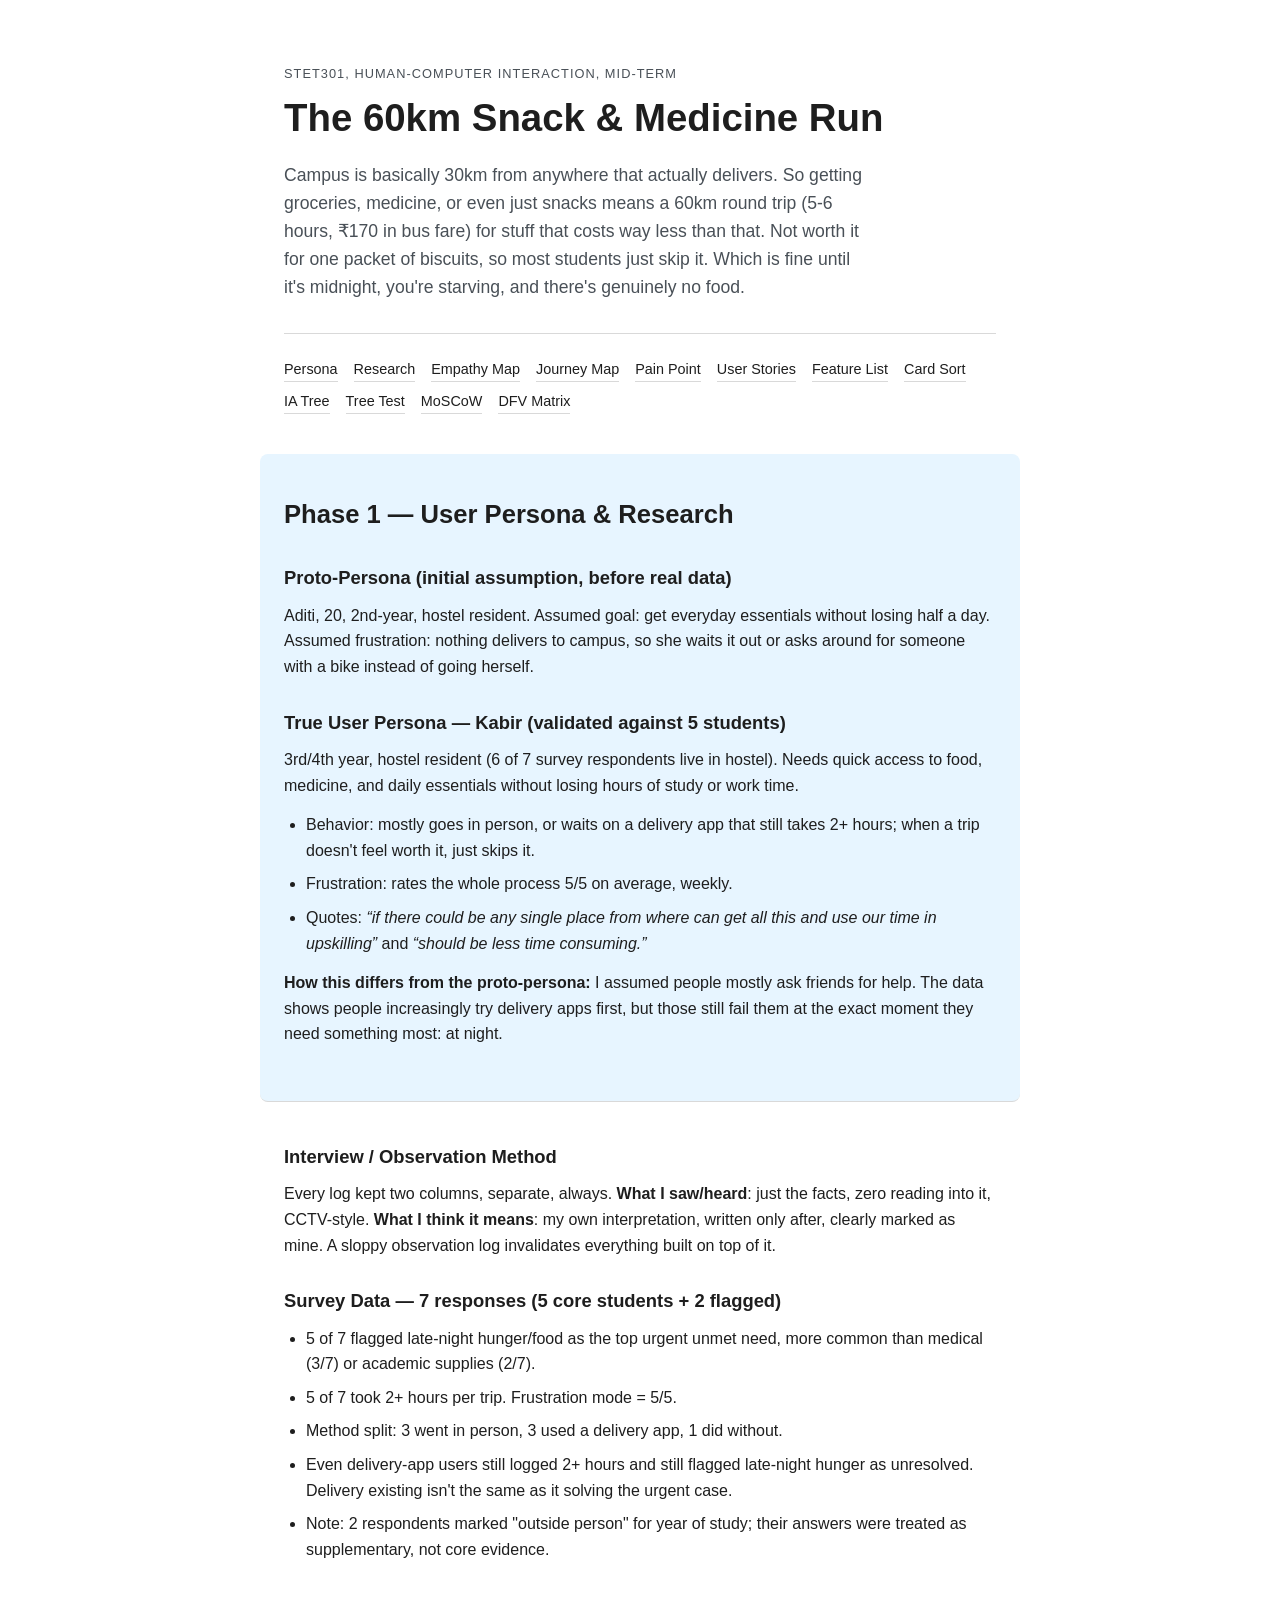
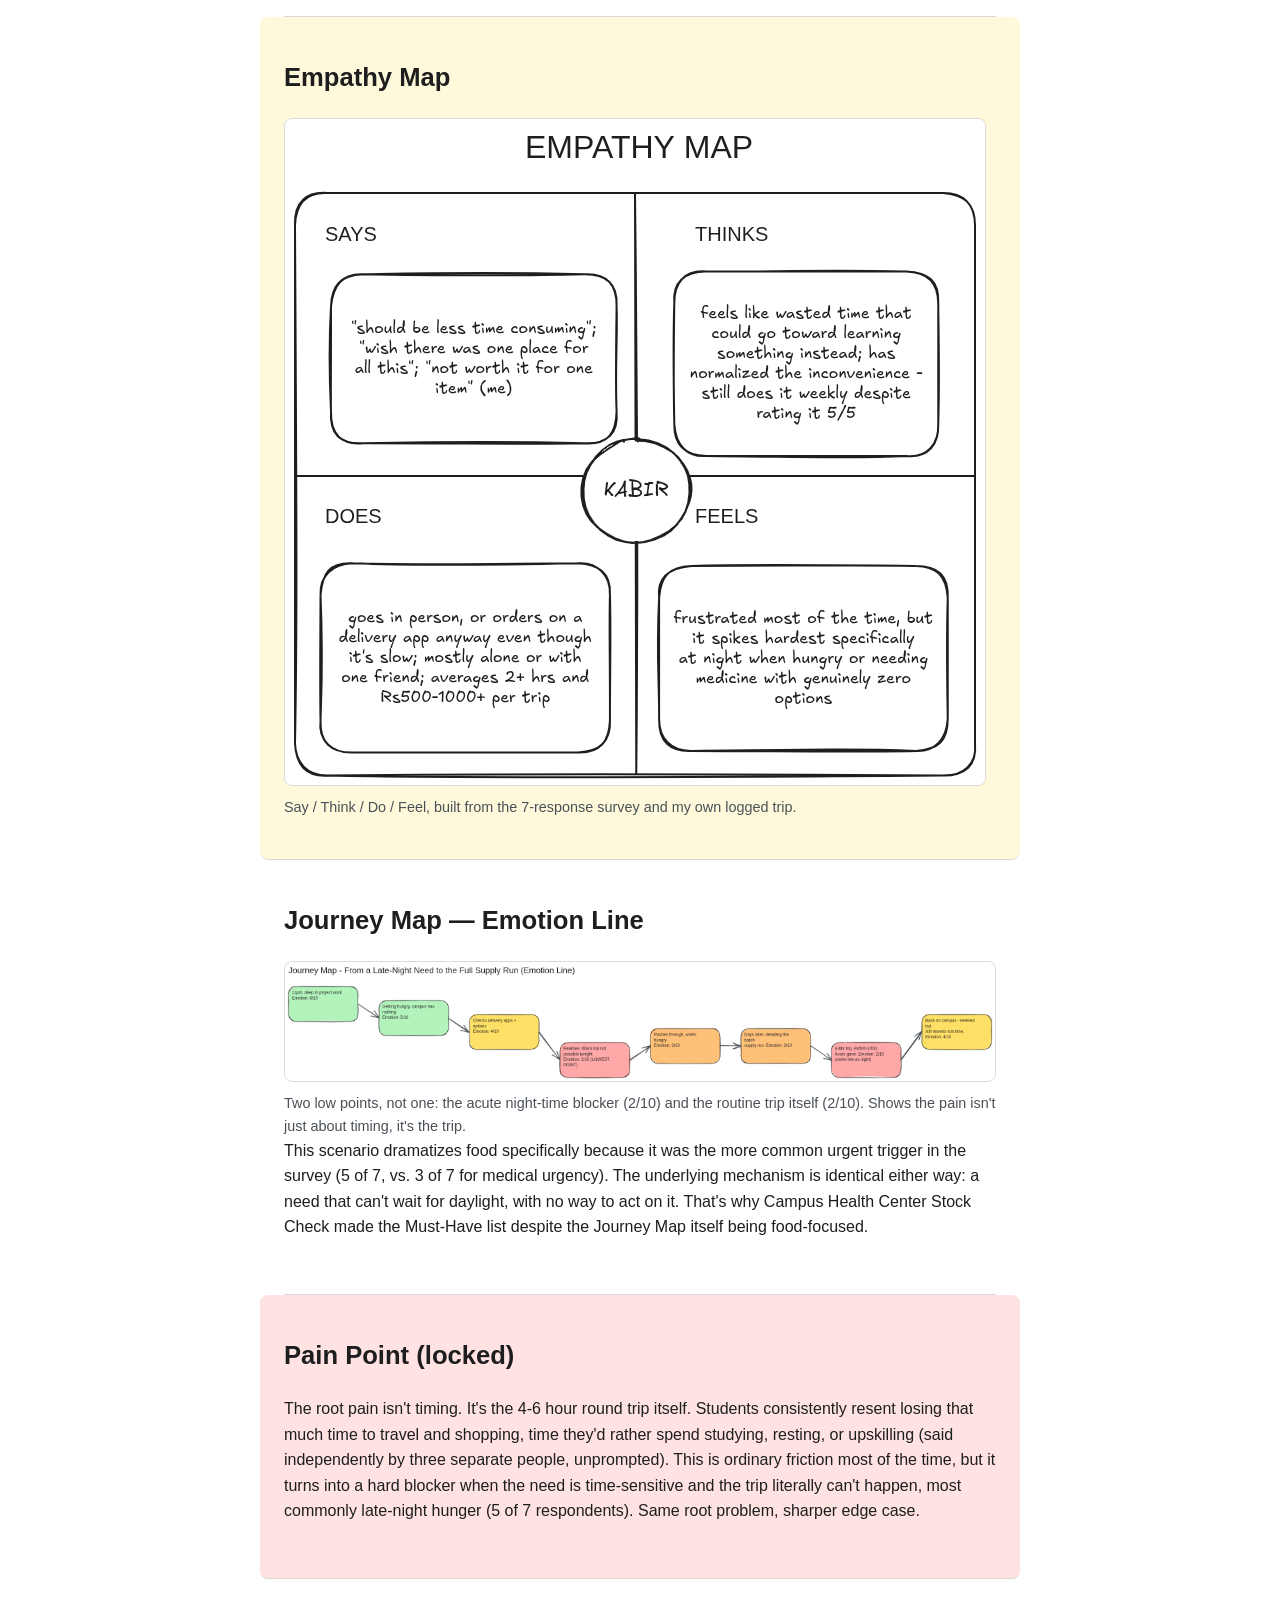
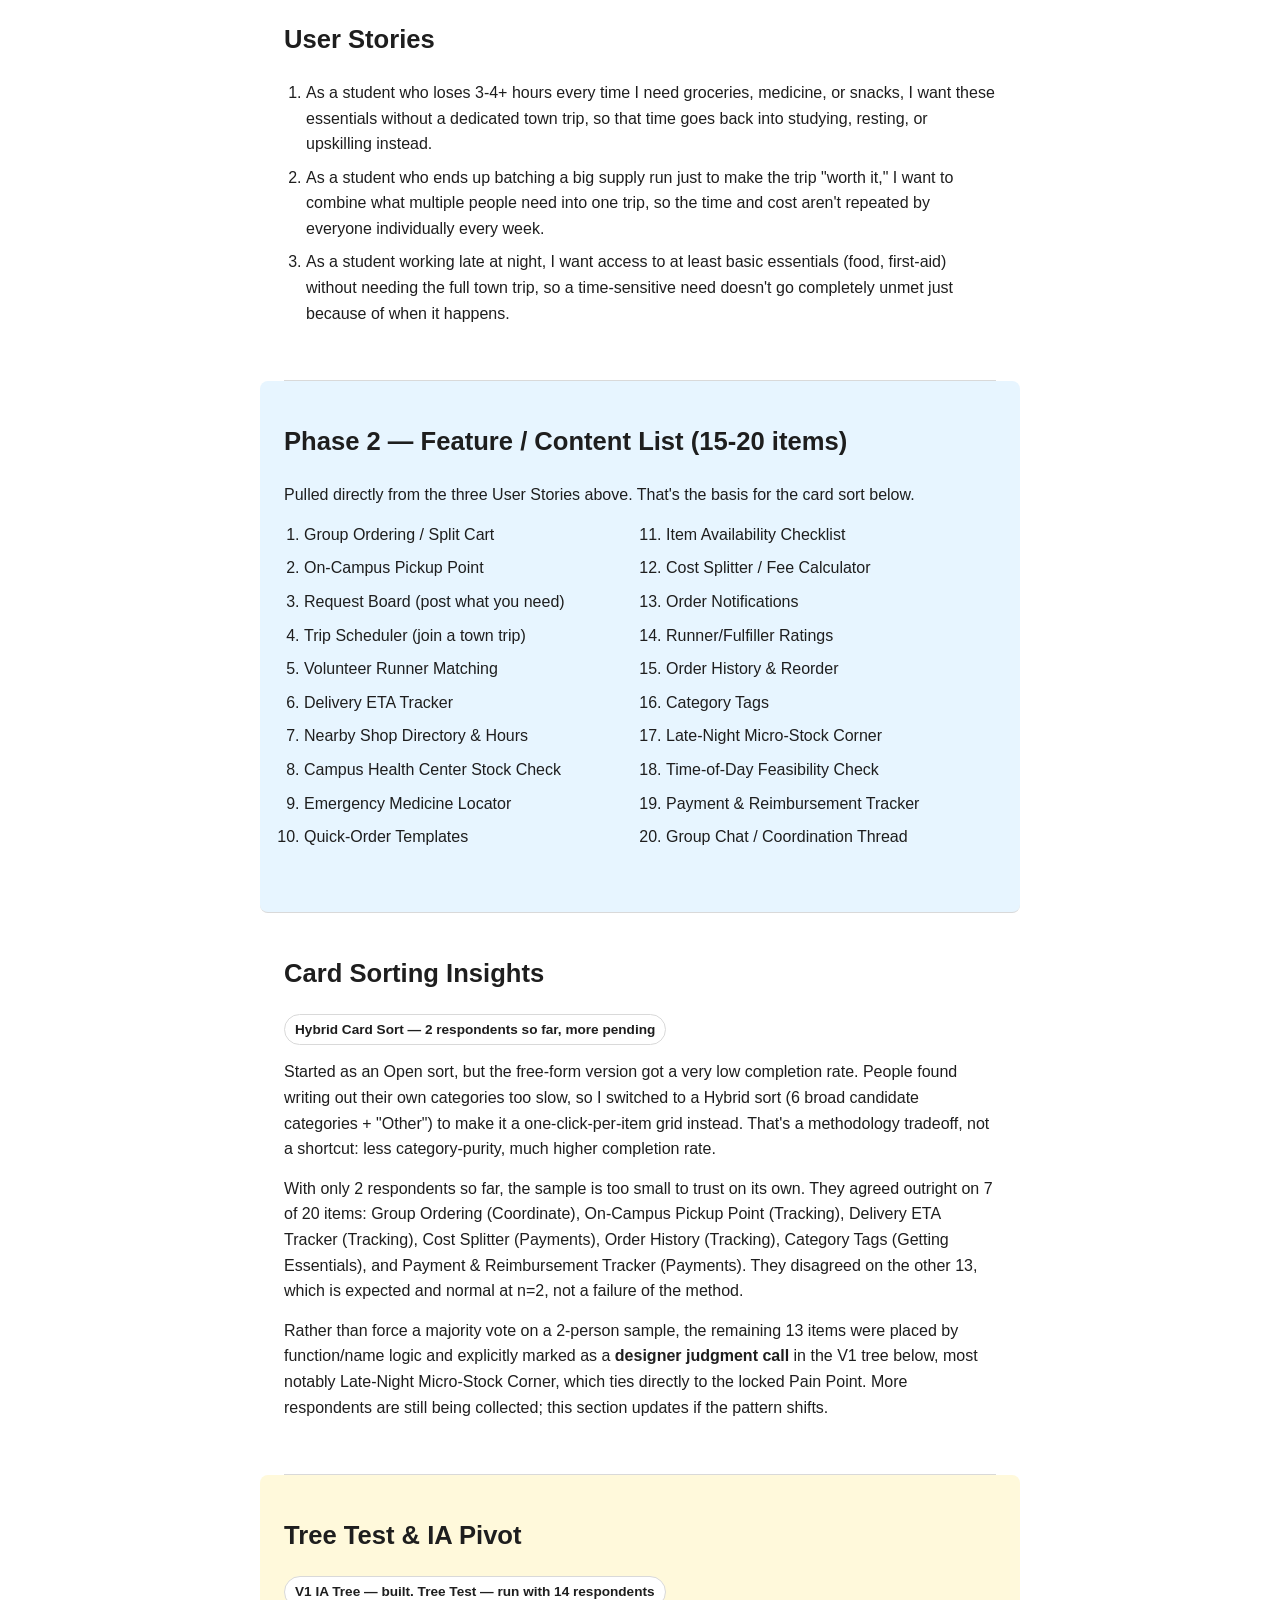
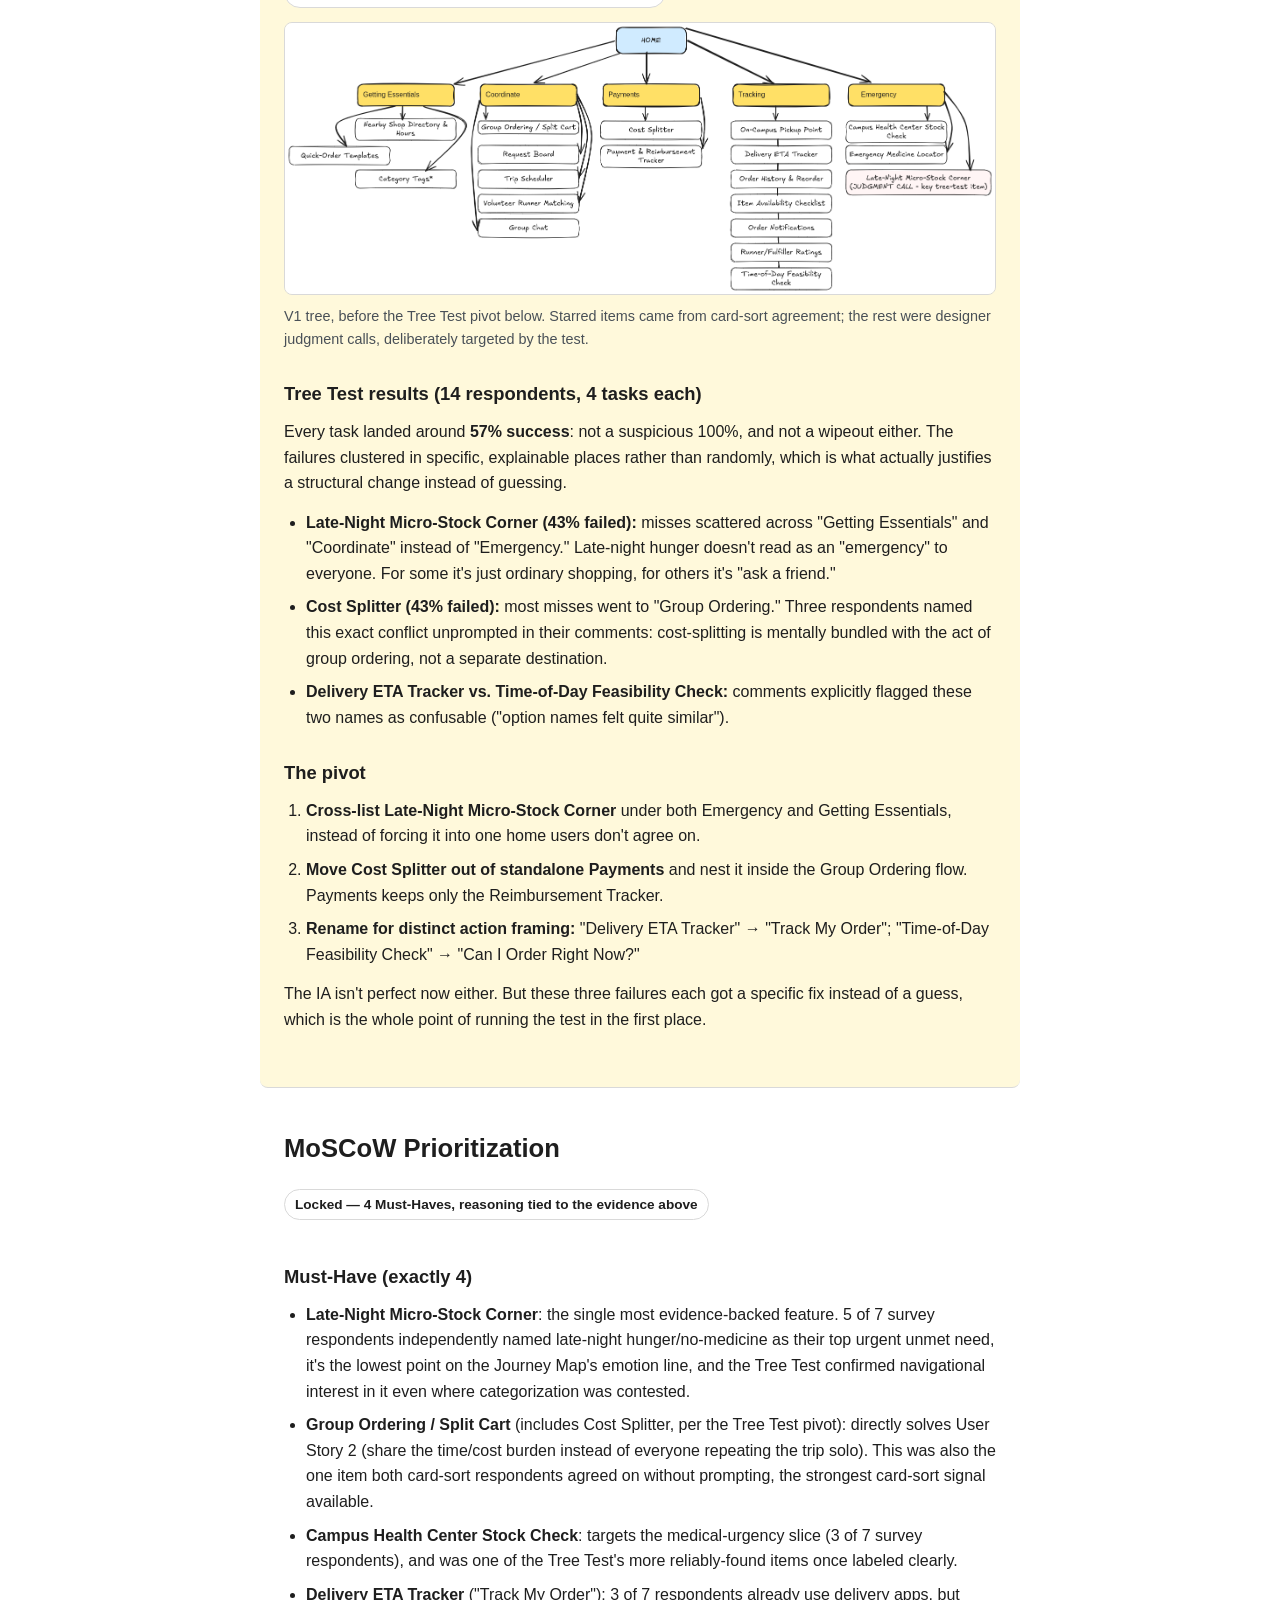
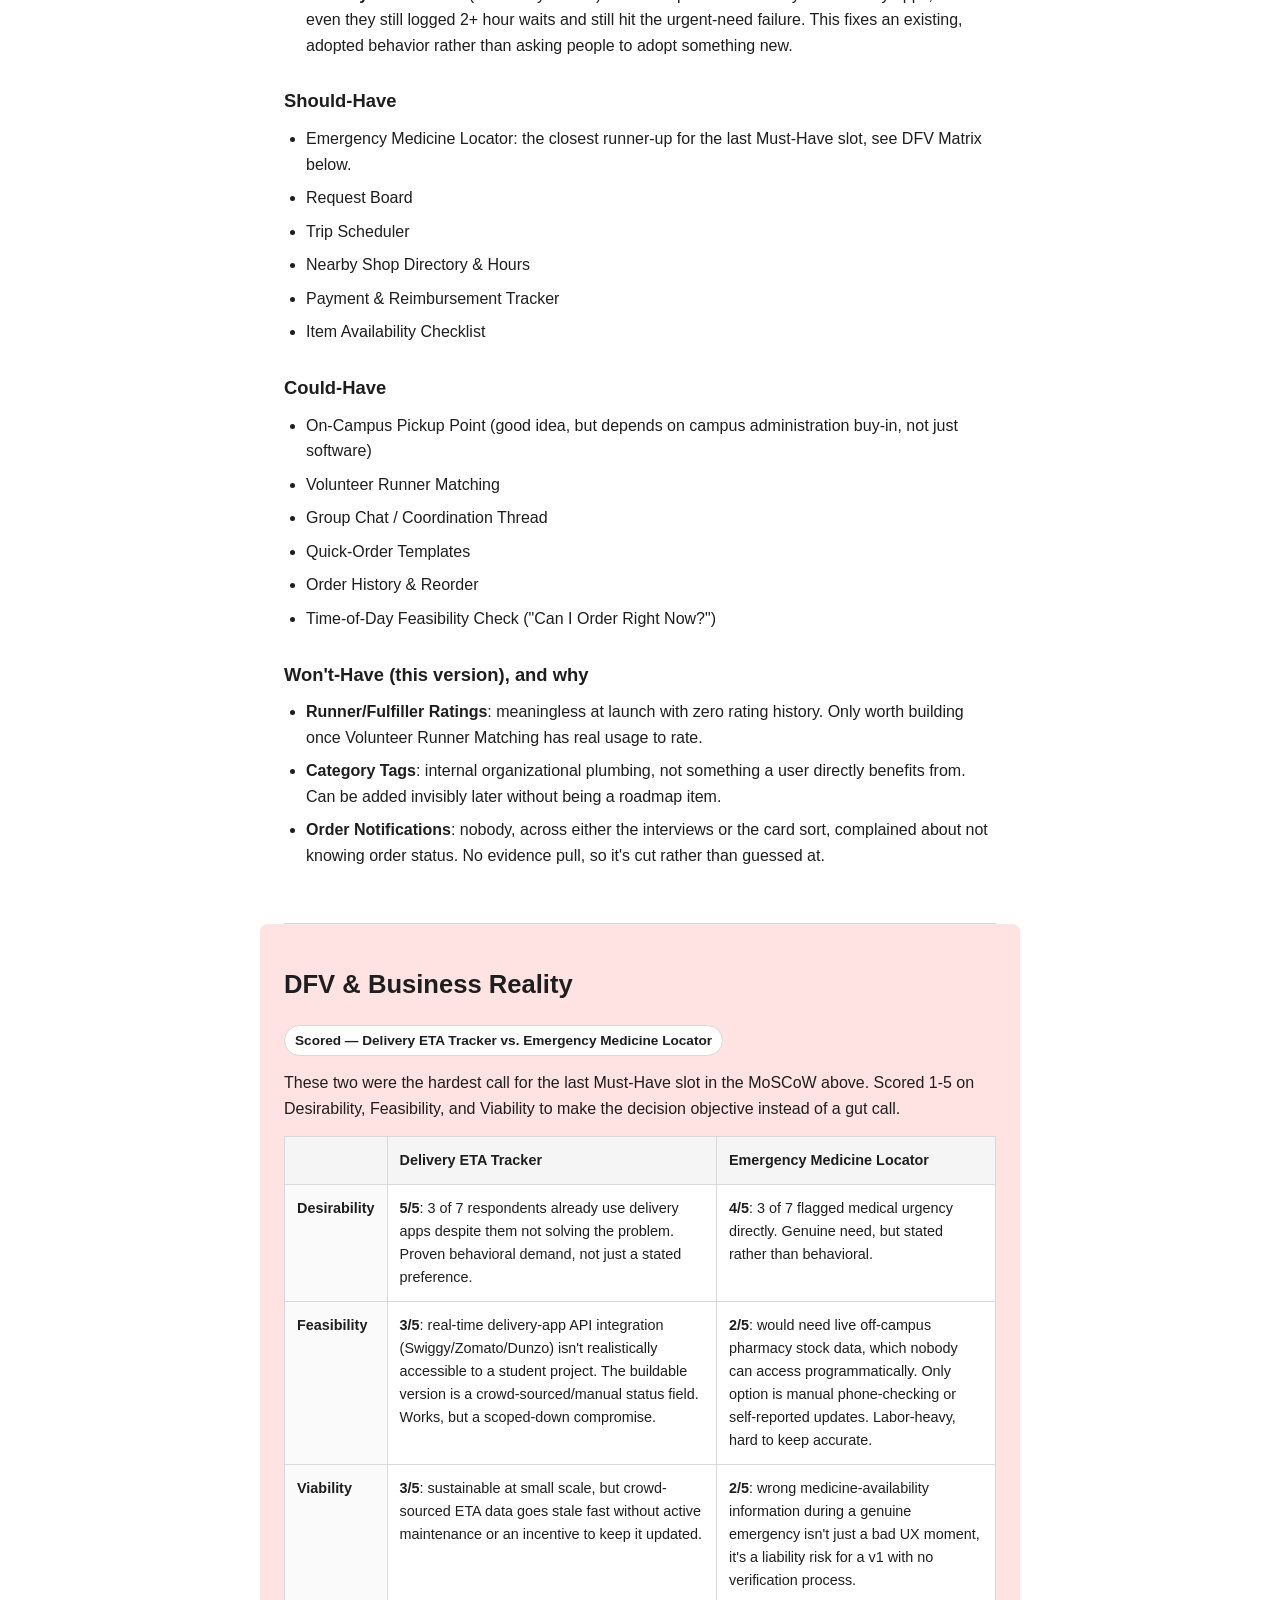
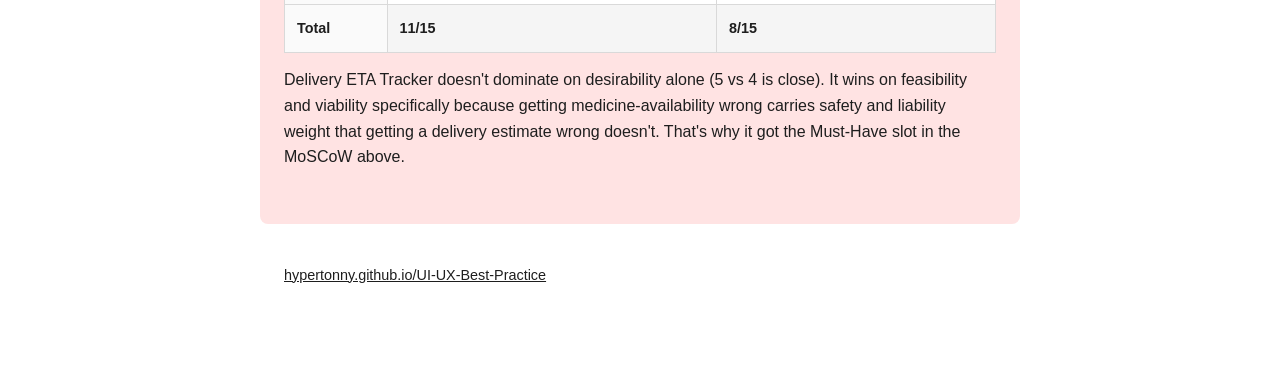
==== index.html @ 3beb2497 "STET301 HCI mid-term: campus delivery gap research project" ====
<!DOCTYPE html>
<html lang="en">
<head>
  <meta charset="UTF-8" />
  <meta name="viewport" content="width=device-width, initial-scale=1.0" />
  <title>The 60km Snack &amp; Medicine Run (HCI Mid-Term Project)</title>
  <link rel="stylesheet" href="style.css" />
</head>
<body>

  <header class="hero">
    <p class="eyebrow">STET301, Human-Computer Interaction, Mid-Term</p>
    <h1>The 60km Snack &amp; Medicine Run</h1>
    <p class="lede">
      Campus is basically 30km from anywhere that actually delivers. So getting groceries, medicine, or even
      just snacks means a 60km round trip (5-6 hours, ₹170 in bus fare) for stuff that costs way less
      than that. Not worth it for one packet of biscuits, so most students just skip it. Which is fine until
      it's midnight, you're starving, and there's genuinely no food.
    </p>
    <nav class="toc" aria-label="Table of contents">
      <a href="#persona">Persona</a>
      <a href="#research">Research</a>
      <a href="#empathy-map">Empathy Map</a>
      <a href="#journey-map">Journey Map</a>
      <a href="#pain-point">Pain Point</a>
      <a href="#user-stories">User Stories</a>
      <a href="#features">Feature List</a>
      <a href="#card-sort">Card Sort</a>
      <a href="#ia-tree">IA Tree</a>
      <a href="#tree-test">Tree Test</a>
      <a href="#moscow">MoSCoW</a>
      <a href="#dfv">DFV Matrix</a>
    </nav>
  </header>

  <main>

    <section id="persona" class="block tint-blue">
      <h2>Phase 1 — User Persona &amp; Research</h2>

      <h3>Proto-Persona (initial assumption, before real data)</h3>
      <p>
        Aditi, 20, 2nd-year, hostel resident. Assumed goal: get everyday essentials without losing half a day.
        Assumed frustration: nothing delivers to campus, so she waits it out or asks around for someone with a
        bike instead of going herself.
      </p>

      <h3>True User Persona — Kabir (validated against 5 students)</h3>
      <p>
        3rd/4th year, hostel resident (6 of 7 survey respondents live in hostel). Needs quick access to
        food, medicine, and daily essentials without losing hours of study or work time.
      </p>
      <ul>
        <li>Behavior: mostly goes in person, or waits on a delivery app that still takes 2+ hours; when a trip
          doesn't feel worth it, just skips it.</li>
        <li>Frustration: rates the whole process 5/5 on average, weekly.</li>
        <li>Quotes: <q>if there could be any single place from where can get all this and use our time in
          upskilling</q> and <q>should be less time consuming.</q></li>
      </ul>
      <p>
        <strong>How this differs from the proto-persona:</strong> I assumed people mostly ask friends for help.
        The data shows people increasingly try delivery apps first, but those still fail them at the exact
        moment they need something most: at night.
      </p>
    </section>

    <section id="research" class="block">
      <h3>Interview / Observation Method</h3>
      <p>
        Every log kept two columns, separate, always. <strong>What I saw/heard</strong>: just the facts, zero
        reading into it, CCTV-style. <strong>What I think it means</strong>: my own interpretation, written
        only after, clearly marked as mine. A sloppy observation log invalidates everything built on top of it.
      </p>

      <h3>Survey Data — 7 responses (5 core students + 2 flagged)</h3>
      <ul>
        <li>5 of 7 flagged late-night hunger/food as the top urgent unmet need, more common than medical
          (3/7) or academic supplies (2/7).</li>
        <li>5 of 7 took 2+ hours per trip. Frustration mode = 5/5.</li>
        <li>Method split: 3 went in person, 3 used a delivery app, 1 did without.</li>
        <li>Even delivery-app users still logged 2+ hours and still flagged late-night hunger as unresolved.
          Delivery existing isn't the same as it solving the urgent case.</li>
        <li>Note: 2 respondents marked "outside person" for year of study; their answers were treated as
          supplementary, not core evidence.</li>
      </ul>
    </section>

    <section id="empathy-map" class="block tint-yellow">
      <h2>Empathy Map</h2>
      <figure>
        <img src="images/empathy-map.png"
             alt="Empathy map for Kabir, a hostel student: Says quadrant includes wanting one place to get everything and reclaim time; Thinks quadrant shows normalized frustration with the process; Does quadrant shows going in person or via slow delivery apps; Feels quadrant shows frustration spiking hardest at night." />
        <figcaption>Say / Think / Do / Feel, built from the 7-response survey and my own logged trip.</figcaption>
      </figure>
    </section>

    <section id="journey-map" class="block">
      <h2>Journey Map — Emotion Line</h2>
      <figure>
        <img src="images/journey-map.png"
             alt="Journey map from a late-night hunger trigger through the full supply run: emotion starts at 6/10 while working, dips to 2/10 on realizing a 60km trip isn't possible at night, and dips again to 2/10 during the actual 4-6 hour trip days later, before recovering slightly to 4/10 back on campus." />
        <figcaption>
          Two low points, not one: the acute night-time blocker (2/10) and the routine trip itself (2/10).
          Shows the pain isn't just about timing, it's the trip.
        </figcaption>
      </figure>
      <p>
        This scenario dramatizes food specifically because it was the more common urgent trigger in the survey
        (5 of 7, vs. 3 of 7 for medical urgency). The underlying mechanism is identical either way: a need
        that can't wait for daylight, with no way to act on it. That's why Campus Health Center Stock Check made
        the Must-Have list despite the Journey Map itself being food-focused.
      </p>
    </section>

    <section id="pain-point" class="block tint-red">
      <h2>Pain Point (locked)</h2>
      <p>
        The root pain isn't timing. It's the 4-6 hour round trip itself. Students consistently resent losing
        that much time to travel and shopping, time they'd rather spend studying, resting, or upskilling (said
        independently by three separate people, unprompted). This is ordinary friction most of the time,
        but it turns into a hard blocker when the need is time-sensitive and the trip literally can't happen,
        most commonly late-night hunger (5 of 7 respondents). Same root problem, sharper edge case.
      </p>
    </section>

    <section id="user-stories" class="block">
      <h2>User Stories</h2>
      <ol>
        <li>As a student who loses 3-4+ hours every time I need groceries, medicine, or snacks, I want these
          essentials without a dedicated town trip, so that time goes back into studying, resting, or
          upskilling instead.</li>
        <li>As a student who ends up batching a big supply run just to make the trip "worth it," I want to
          combine what multiple people need into one trip, so the time and cost aren't repeated by everyone
          individually every week.</li>
        <li>As a student working late at night, I want access to at least basic essentials (food, first-aid)
          without needing the full town trip, so a time-sensitive need doesn't go completely unmet just
          because of when it happens.</li>
      </ol>
    </section>

    <section id="features" class="block tint-blue">
      <h2>Phase 2 — Feature / Content List (15-20 items)</h2>
      <p>Pulled directly from the three User Stories above. That's the basis for the card sort below.</p>
      <ol class="feature-grid">
        <li>Group Ordering / Split Cart</li>
        <li>On-Campus Pickup Point</li>
        <li>Request Board (post what you need)</li>
        <li>Trip Scheduler (join a town trip)</li>
        <li>Volunteer Runner Matching</li>
        <li>Delivery ETA Tracker</li>
        <li>Nearby Shop Directory &amp; Hours</li>
        <li>Campus Health Center Stock Check</li>
        <li>Emergency Medicine Locator</li>
        <li>Quick-Order Templates</li>
        <li>Item Availability Checklist</li>
        <li>Cost Splitter / Fee Calculator</li>
        <li>Order Notifications</li>
        <li>Runner/Fulfiller Ratings</li>
        <li>Order History &amp; Reorder</li>
        <li>Category Tags</li>
        <li>Late-Night Micro-Stock Corner</li>
        <li>Time-of-Day Feasibility Check</li>
        <li>Payment &amp; Reimbursement Tracker</li>
        <li>Group Chat / Coordination Thread</li>
      </ol>
    </section>

    <section id="card-sort" class="block">
      <h2>Card Sorting Insights</h2>
      <p class="status">Hybrid Card Sort — 2 respondents so far, more pending</p>
      <p>
        Started as an Open sort, but the free-form version got a very low completion rate. People found
        writing out their own categories too slow, so I switched to a Hybrid sort (6 broad candidate categories
        + "Other") to make it a one-click-per-item grid instead. That's a methodology tradeoff, not a
        shortcut: less category-purity, much higher completion rate.
      </p>
      <p>
        With only 2 respondents so far, the sample is too small to trust on its own. They agreed outright
        on 7 of 20 items: Group Ordering (Coordinate), On-Campus Pickup Point (Tracking), Delivery ETA Tracker
        (Tracking), Cost Splitter (Payments), Order History (Tracking), Category Tags (Getting Essentials), and
        Payment &amp; Reimbursement Tracker (Payments). They disagreed on the other 13, which is expected and
        normal at n=2, not a failure of the method.
      </p>
      <p>
        Rather than force a majority vote on a 2-person sample, the remaining 13 items were placed by function/name
        logic and explicitly marked as a <strong>designer judgment call</strong> in the V1 tree below, most
        notably Late-Night Micro-Stock Corner, which ties directly to the locked Pain Point. More
        respondents are still being collected; this section updates if the pattern shifts.
      </p>
    </section>

    <section id="ia-tree" class="block tint-yellow">
      <h2>Tree Test &amp; IA Pivot</h2>
      <p class="status">V1 IA Tree — built. Tree Test — run with 14 respondents</p>
      <figure>
        <img src="images/ia-tree.png"
             alt="V1 Information Architecture tree with five top-level categories: Getting Essentials, Coordinate, Payments, Tracking, and Emergency. Items derived from card-sort agreement are marked with an asterisk; unmarked items were placed by designer judgment pending more data, including Late-Night Micro-Stock Corner under Emergency." />
        <figcaption>
          V1 tree, before the Tree Test pivot below. Starred items came from card-sort agreement; the
          rest were designer judgment calls, deliberately targeted by the test.
        </figcaption>
      </figure>

      <h3>Tree Test results (14 respondents, 4 tasks each)</h3>
      <p>
        Every task landed around <strong>57% success</strong>: not a suspicious 100%, and not a wipeout either.
        The failures clustered in specific, explainable places rather than randomly, which is what actually
        justifies a structural change instead of guessing.
      </p>
      <ul>
        <li>
          <strong>Late-Night Micro-Stock Corner (43% failed):</strong> misses scattered across "Getting
          Essentials" and "Coordinate" instead of "Emergency." Late-night hunger doesn't read as an
          "emergency" to everyone. For some it's just ordinary shopping, for others it's "ask a friend."
        </li>
        <li>
          <strong>Cost Splitter (43% failed):</strong> most misses went to "Group Ordering." Three respondents
          named this exact conflict unprompted in their comments: cost-splitting is mentally bundled with the
          act of group ordering, not a separate destination.
        </li>
        <li>
          <strong>Delivery ETA Tracker vs. Time-of-Day Feasibility Check:</strong> comments explicitly flagged
          these two names as confusable ("option names felt quite similar").
        </li>
      </ul>

      <h3>The pivot</h3>
      <ol>
        <li><strong>Cross-list Late-Night Micro-Stock Corner</strong> under both Emergency and Getting
          Essentials, instead of forcing it into one home users don't agree on.</li>
        <li><strong>Move Cost Splitter out of standalone Payments</strong> and nest it inside the Group Ordering
          flow. Payments keeps only the Reimbursement Tracker.</li>
        <li><strong>Rename for distinct action framing:</strong> "Delivery ETA Tracker" → "Track My Order";
          "Time-of-Day Feasibility Check" → "Can I Order Right Now?"</li>
      </ol>
      <p>
        The IA isn't perfect now either. But these three failures each got a specific fix instead of a
        guess, which is the whole point of running the test in the first place.
      </p>
    </section>

    <section id="moscow" class="block">
      <h2>MoSCoW Prioritization</h2>
      <p class="status">Locked — 4 Must-Haves, reasoning tied to the evidence above</p>

      <h3>Must-Have (exactly 4)</h3>
      <ul>
        <li><strong>Late-Night Micro-Stock Corner</strong>: the single most evidence-backed feature. 5 of 7
          survey respondents independently named late-night hunger/no-medicine as their top urgent unmet need,
          it's the lowest point on the Journey Map's emotion line, and the Tree Test confirmed navigational
          interest in it even where categorization was contested.</li>
        <li><strong>Group Ordering / Split Cart</strong> (includes Cost Splitter, per the Tree Test pivot):
          directly solves User Story 2 (share the time/cost burden instead of everyone repeating the trip
          solo). This was also the one item both card-sort respondents agreed on without prompting,
          the strongest card-sort signal available.</li>
        <li><strong>Campus Health Center Stock Check</strong>: targets the medical-urgency slice (3 of 7
          survey respondents), and was one of the Tree Test's more reliably-found items once labeled clearly.</li>
        <li><strong>Delivery ETA Tracker</strong> ("Track My Order"): 3 of 7 respondents already use delivery
          apps, but even they still logged 2+ hour waits and still hit the urgent-need failure. This fixes an
          existing, adopted behavior rather than asking people to adopt something new.</li>
      </ul>

      <h3>Should-Have</h3>
      <ul>
        <li>Emergency Medicine Locator: the closest runner-up for the last Must-Have slot, see DFV Matrix below.</li>
        <li>Request Board</li>
        <li>Trip Scheduler</li>
        <li>Nearby Shop Directory &amp; Hours</li>
        <li>Payment &amp; Reimbursement Tracker</li>
        <li>Item Availability Checklist</li>
      </ul>

      <h3>Could-Have</h3>
      <ul>
        <li>On-Campus Pickup Point (good idea, but depends on campus administration buy-in, not just software)</li>
        <li>Volunteer Runner Matching</li>
        <li>Group Chat / Coordination Thread</li>
        <li>Quick-Order Templates</li>
        <li>Order History &amp; Reorder</li>
        <li>Time-of-Day Feasibility Check ("Can I Order Right Now?")</li>
      </ul>

      <h3>Won't-Have (this version), and why</h3>
      <ul>
        <li><strong>Runner/Fulfiller Ratings</strong>: meaningless at launch with zero rating history. Only
          worth building once Volunteer Runner Matching has real usage to rate.</li>
        <li><strong>Category Tags</strong>: internal organizational plumbing, not something a user directly
          benefits from. Can be added invisibly later without being a roadmap item.</li>
        <li><strong>Order Notifications</strong>: nobody, across either the interviews or the card
          sort, complained about not knowing order status. No evidence pull, so it's cut rather than guessed at.</li>
      </ul>
    </section>

    <section id="dfv" class="block tint-red">
      <h2>DFV &amp; Business Reality</h2>
      <p class="status">Scored — Delivery ETA Tracker vs. Emergency Medicine Locator</p>
      <p>
        These two were the hardest call for the last Must-Have slot in the MoSCoW above. Scored 1-5 on
        Desirability, Feasibility, and Viability to make the decision objective instead of a gut call.
      </p>
      <div class="table-wrap">
        <table>
          <thead>
            <tr>
              <th scope="col"></th>
              <th scope="col">Delivery ETA Tracker</th>
              <th scope="col">Emergency Medicine Locator</th>
            </tr>
          </thead>
          <tbody>
            <tr>
              <th scope="row">Desirability</th>
              <td><strong>5/5</strong>: 3 of 7 respondents already use delivery apps despite them not solving
                the problem. Proven behavioral demand, not just a stated preference.</td>
              <td><strong>4/5</strong>: 3 of 7 flagged medical urgency directly. Genuine need, but stated
                rather than behavioral.</td>
            </tr>
            <tr>
              <th scope="row">Feasibility</th>
              <td><strong>3/5</strong>: real-time delivery-app API integration (Swiggy/Zomato/Dunzo) isn't
                realistically accessible to a student project. The buildable version is a crowd-sourced/manual
                status field. Works, but a scoped-down compromise.</td>
              <td><strong>2/5</strong>: would need live off-campus pharmacy stock data, which nobody can access
                programmatically. Only option is manual phone-checking or self-reported updates. Labor-heavy,
                hard to keep accurate.</td>
            </tr>
            <tr>
              <th scope="row">Viability</th>
              <td><strong>3/5</strong>: sustainable at small scale, but crowd-sourced ETA data goes stale fast
                without active maintenance or an incentive to keep it updated.</td>
              <td><strong>2/5</strong>: wrong medicine-availability information during a genuine emergency isn't
                just a bad UX moment, it's a liability risk for a v1 with no verification process.</td>
            </tr>
            <tr class="total-row">
              <th scope="row">Total</th>
              <td><strong>11/15</strong></td>
              <td><strong>8/15</strong></td>
            </tr>
          </tbody>
        </table>
      </div>
      <p>
        Delivery ETA Tracker doesn't dominate on desirability alone (5 vs 4 is close). It wins on feasibility
        and viability specifically because getting medicine-availability wrong carries safety and liability
        weight that getting a delivery estimate wrong doesn't. That's why it got the Must-Have slot in the
        MoSCoW above.
      </p>
    </section>

  </main>

  <footer>
    <p><a href="https://hypertonny.github.io/UI-UX-Best-Practice/">hypertonny.github.io/UI-UX-Best-Practice</a></p>
  </footer>

</body>
</html>
---- style.css ----
:root {
  --ink: #1e1e1e;
  --muted: #495057;
  --bg: #ffffff;
  --blue: #e7f5ff;
  --yellow: #fff9db;
  --red: #ffe3e3;
  --border: #d9d9d9;
  --max-width: 760px;
}

* {
  box-sizing: border-box;
}

body {
  margin: 0;
  font-family: -apple-system, BlinkMacSystemFont, "Segoe UI", Roboto, Helvetica, Arial, sans-serif;
  color: var(--ink);
  background: var(--bg);
  line-height: 1.6;
}

.hero {
  padding: 64px 24px 40px;
  max-width: var(--max-width);
  margin: 0 auto;
}

.eyebrow {
  text-transform: uppercase;
  letter-spacing: 0.08em;
  font-size: 0.8rem;
  color: var(--muted);
  margin: 0 0 12px;
}

h1 {
  font-size: 2.4rem;
  line-height: 1.15;
  margin: 0 0 20px;
}

.lede {
  font-size: 1.1rem;
  color: var(--muted);
  max-width: 60ch;
}

.toc {
  display: flex;
  flex-wrap: wrap;
  gap: 8px 16px;
  margin-top: 32px;
  padding-top: 24px;
  border-top: 1px solid var(--border);
}

.toc a {
  color: var(--ink);
  text-decoration: none;
  font-size: 0.9rem;
  border-bottom: 1px solid var(--border);
}

.toc a:hover {
  border-bottom-color: var(--ink);
}

main {
  max-width: var(--max-width);
  margin: 0 auto;
  padding: 0 24px;
}

.block {
  padding: 40px 0;
  border-bottom: 1px solid var(--border);
}

.block:last-child {
  border-bottom: none;
}

.tint-blue,
.tint-yellow,
.tint-red {
  padding-left: 24px;
  padding-right: 24px;
  margin-left: -24px;
  margin-right: -24px;
  border-radius: 8px;
}

.tint-blue {
  background: var(--blue);
}

.tint-yellow {
  background: var(--yellow);
}

.tint-red {
  background: var(--red);
}

h2 {
  font-size: 1.6rem;
  margin: 0 0 20px;
}

h3 {
  font-size: 1.15rem;
  margin: 28px 0 10px;
}

h3:first-child {
  margin-top: 0;
}

p {
  margin: 0 0 14px;
}

ul,
ol {
  padding-left: 22px;
  margin: 0 0 14px;
}

li {
  margin-bottom: 8px;
}

q {
  font-style: italic;
}

figure {
  margin: 0;
}

figure img {
  max-width: 100%;
  height: auto;
  display: block;
  border: 1px solid var(--border);
  border-radius: 8px;
}

figcaption {
  font-size: 0.9rem;
  color: var(--muted);
  margin-top: 10px;
}

.table-wrap {
  overflow-x: auto;
  margin-bottom: 14px;
}

table {
  border-collapse: collapse;
  width: 100%;
  min-width: 560px;
  background: #ffffff;
  font-size: 0.9rem;
}

th,
td {
  border: 1px solid var(--border);
  padding: 12px;
  text-align: left;
  vertical-align: top;
}

thead th {
  background: #f5f5f5;
  font-weight: 700;
}

tbody th[scope="row"] {
  background: #fafafa;
  font-weight: 700;
  white-space: nowrap;
}

.total-row td,
.total-row th {
  background: #f5f5f5;
}

.feature-grid {
  columns: 2;
  column-gap: 32px;
  padding-left: 20px;
}

.feature-grid li {
  break-inside: avoid;
}

.pending {
  opacity: 0.85;
}

.status {
  display: inline-block;
  font-size: 0.85rem;
  font-weight: 600;
  padding: 4px 10px;
  border-radius: 999px;
  background: #ffffff;
  border: 1px solid var(--border);
  margin-bottom: 14px;
}

footer {
  max-width: var(--max-width);
  margin: 0 auto;
  padding: 40px 24px 64px;
  color: var(--muted);
  font-size: 0.9rem;
}

footer a {
  color: var(--ink);
}

@media (max-width: 600px) {
  h1 {
    font-size: 1.9rem;
  }

  .feature-grid {
    columns: 1;
  }
}
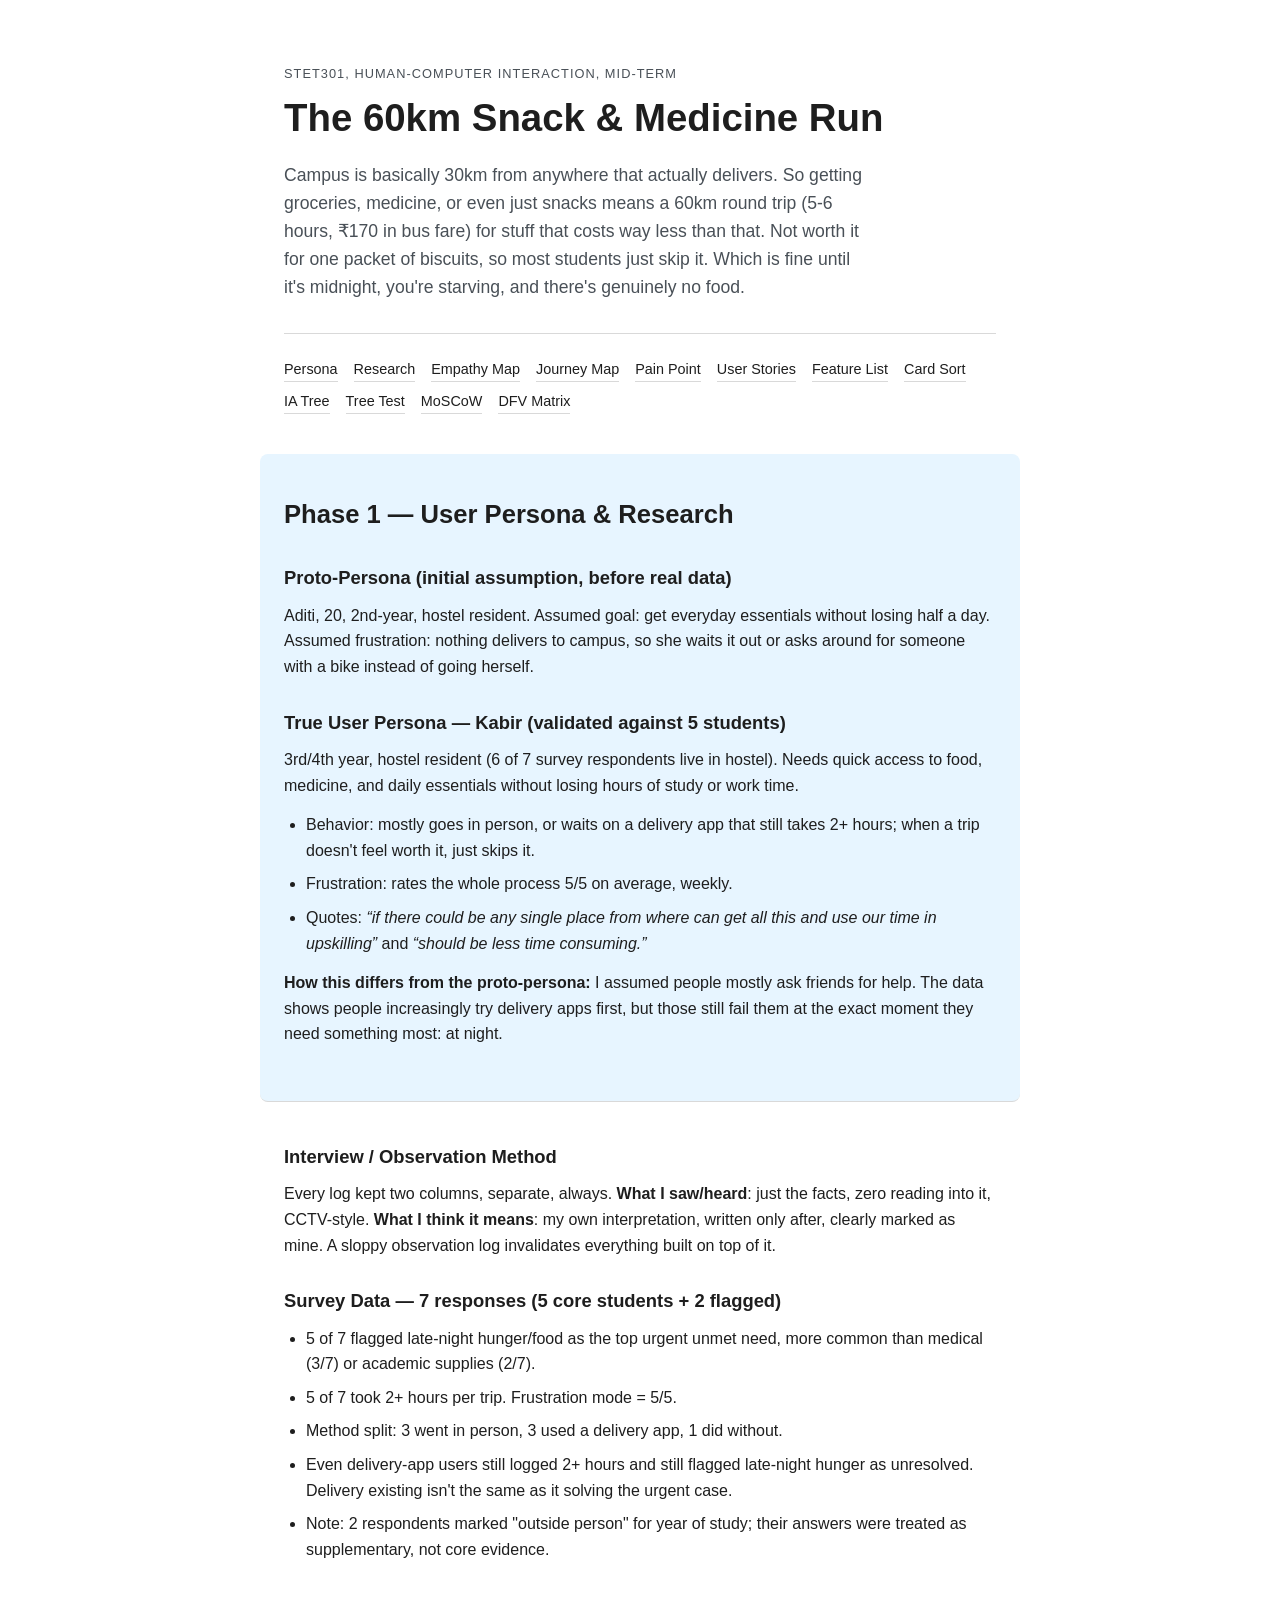
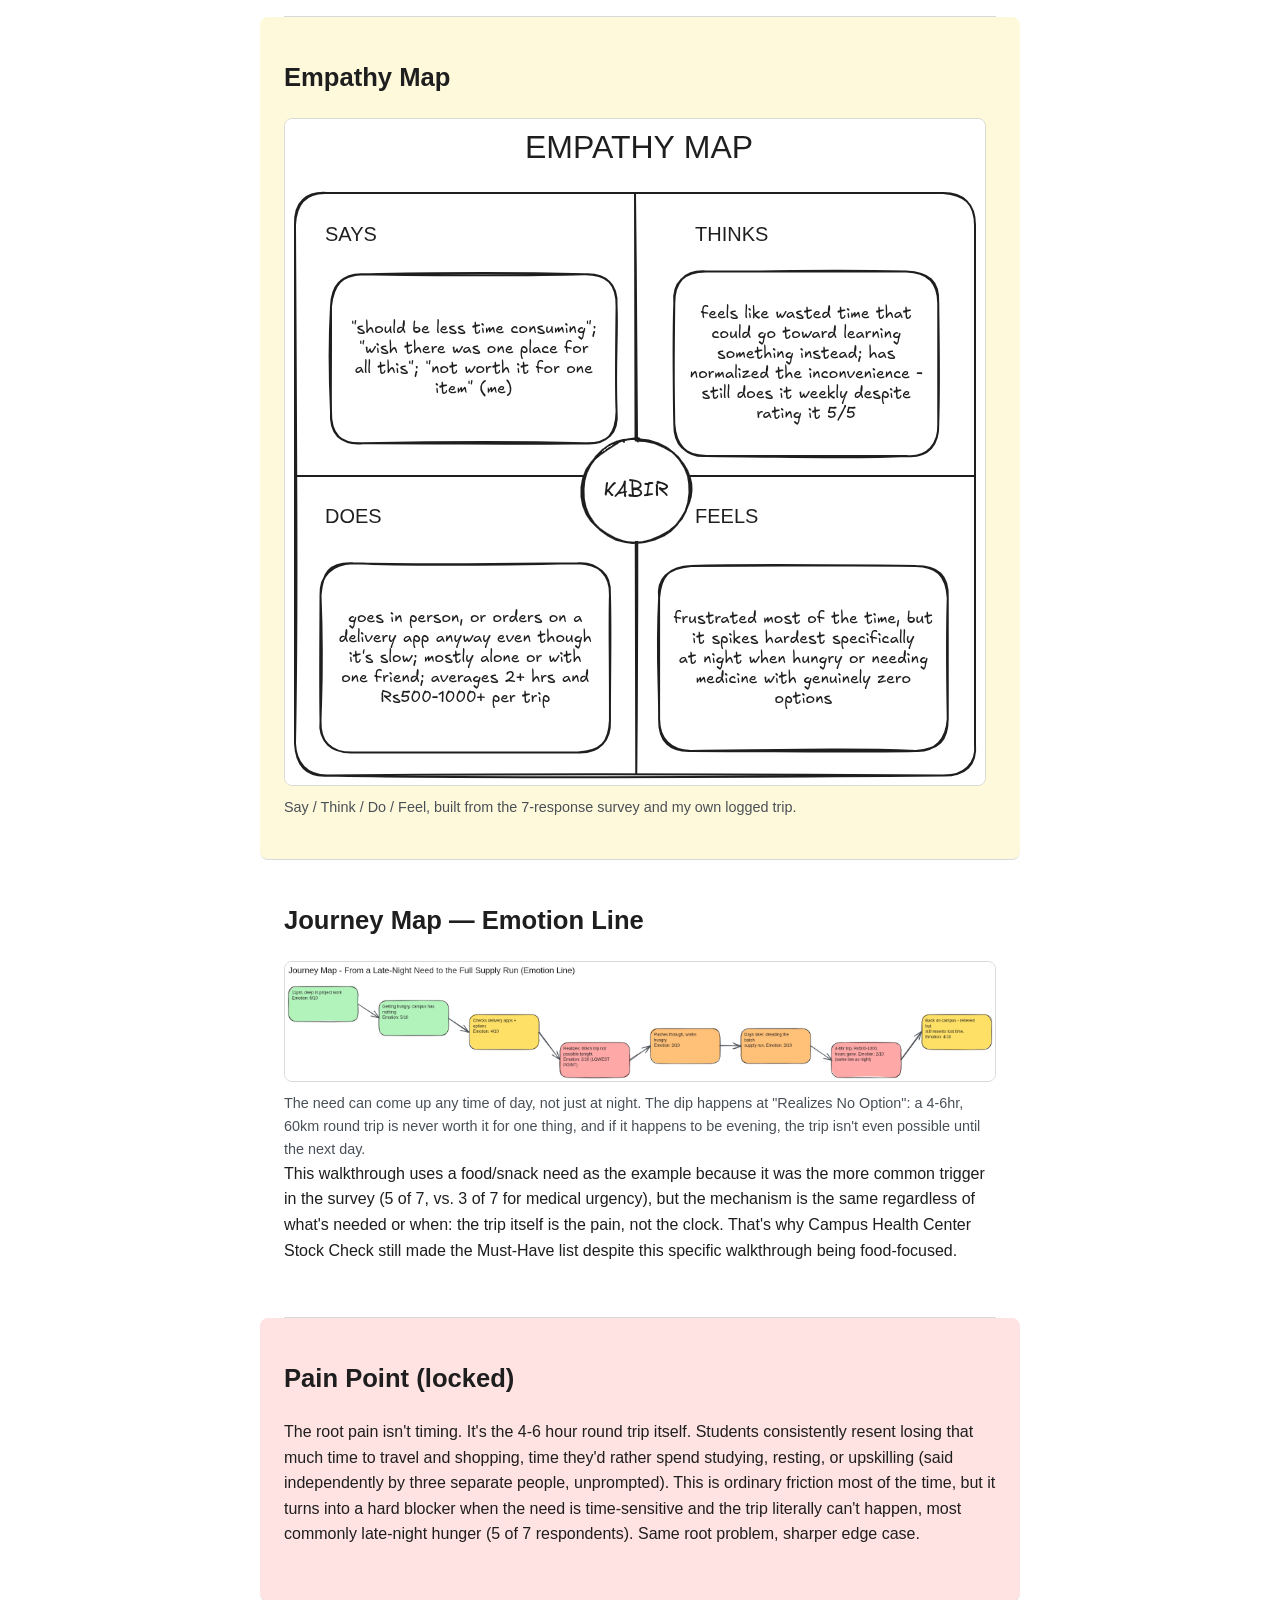
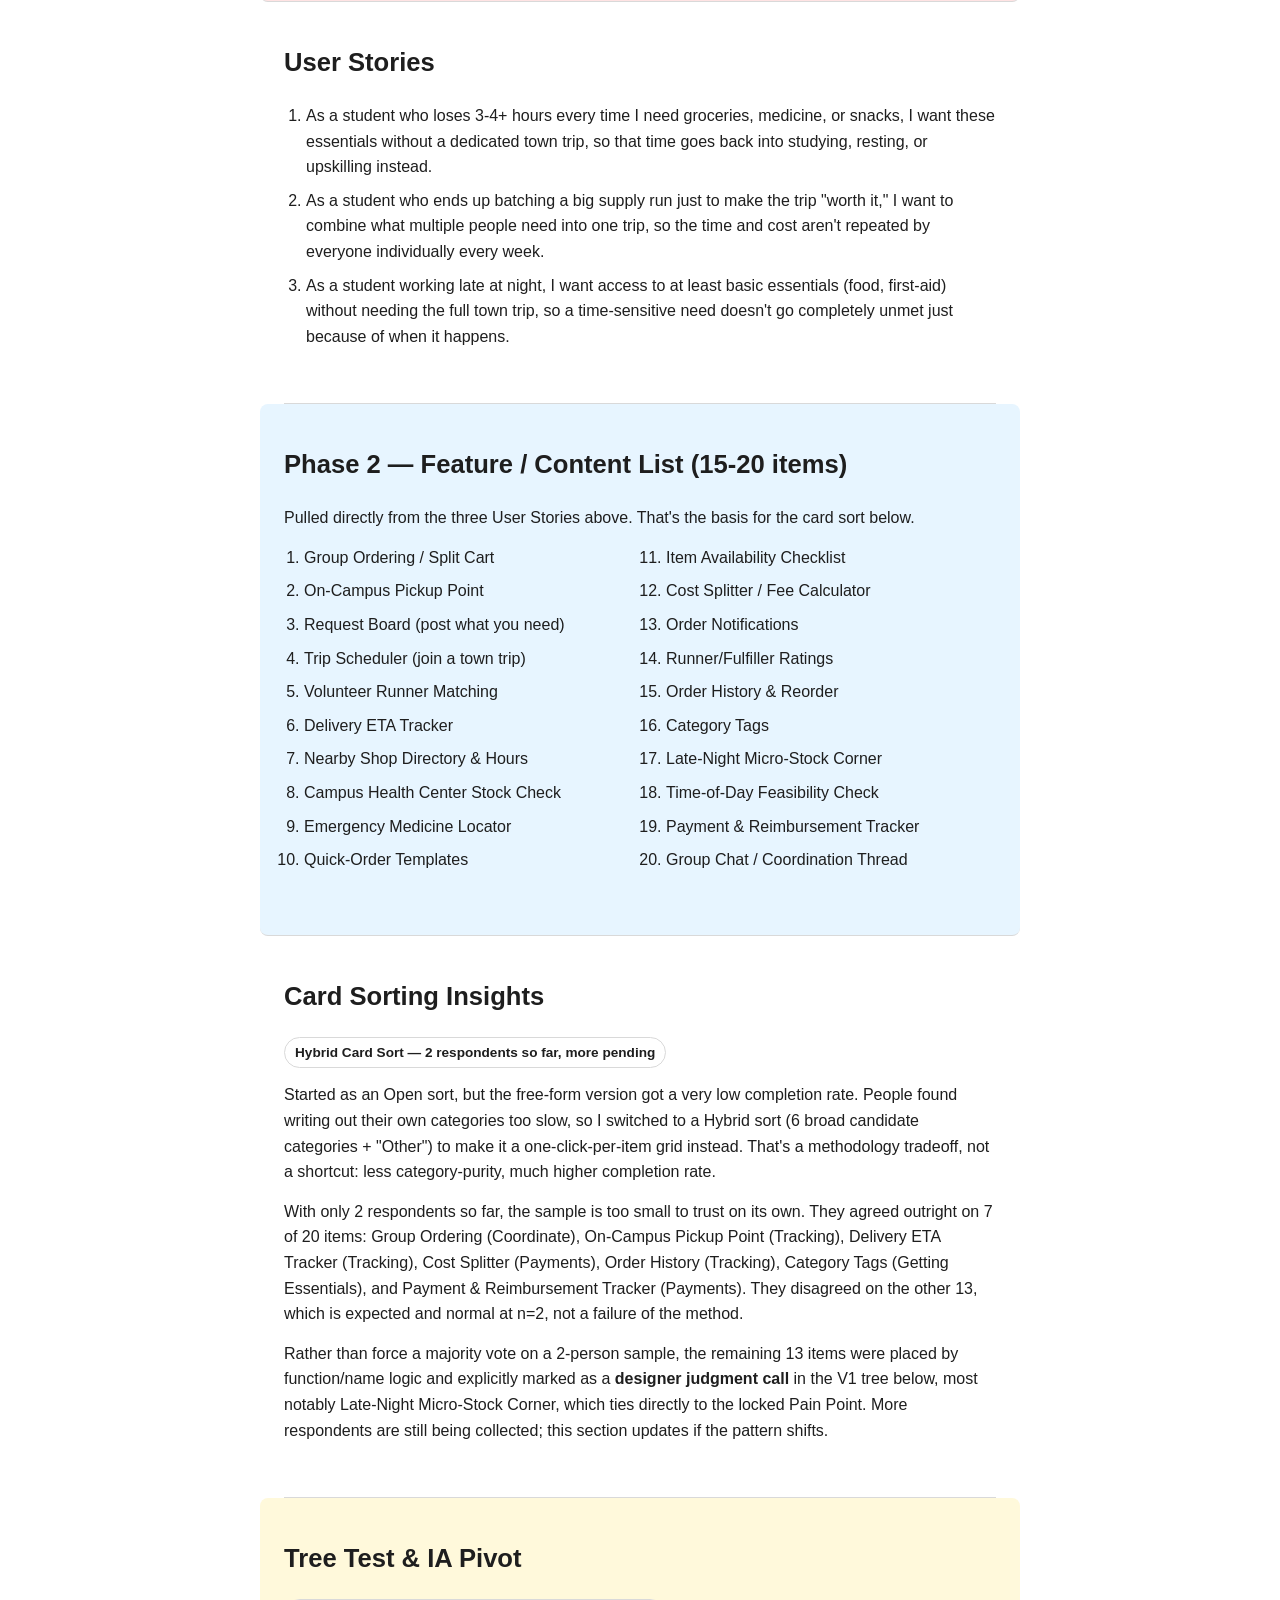
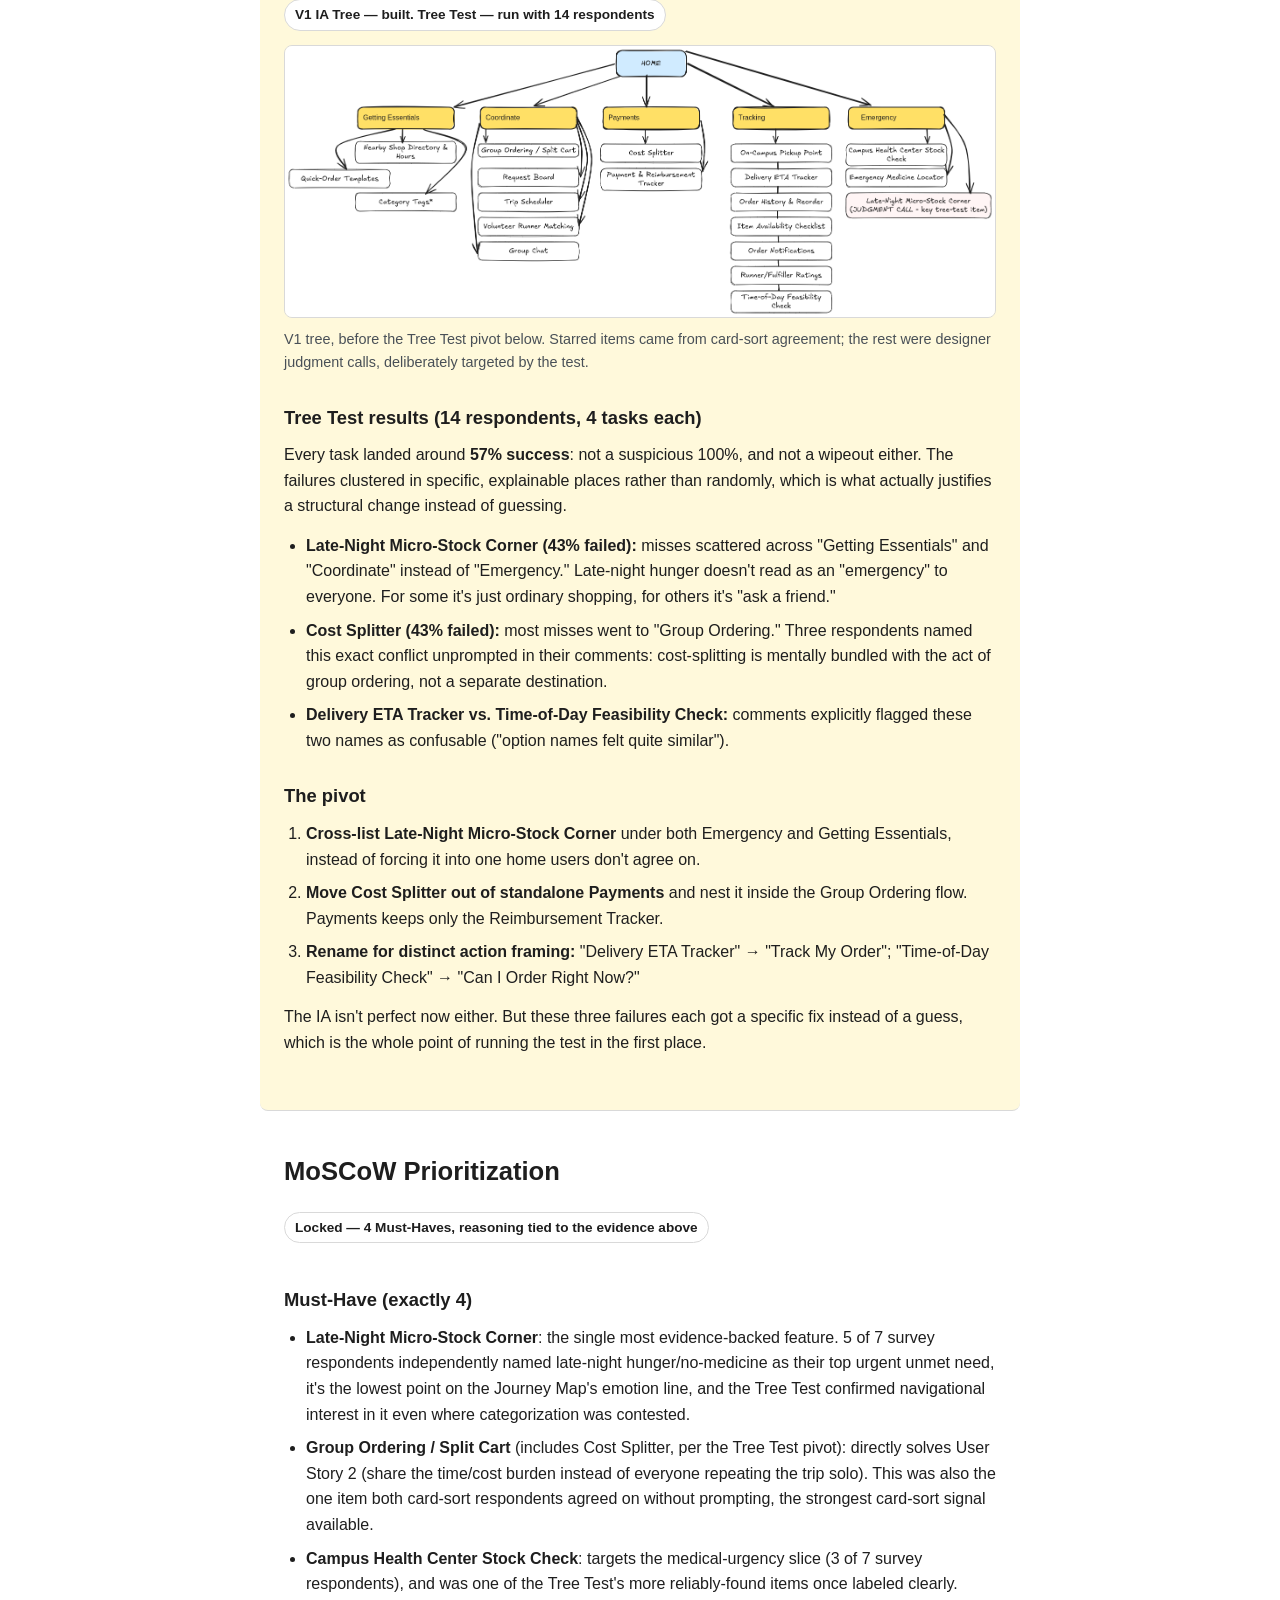
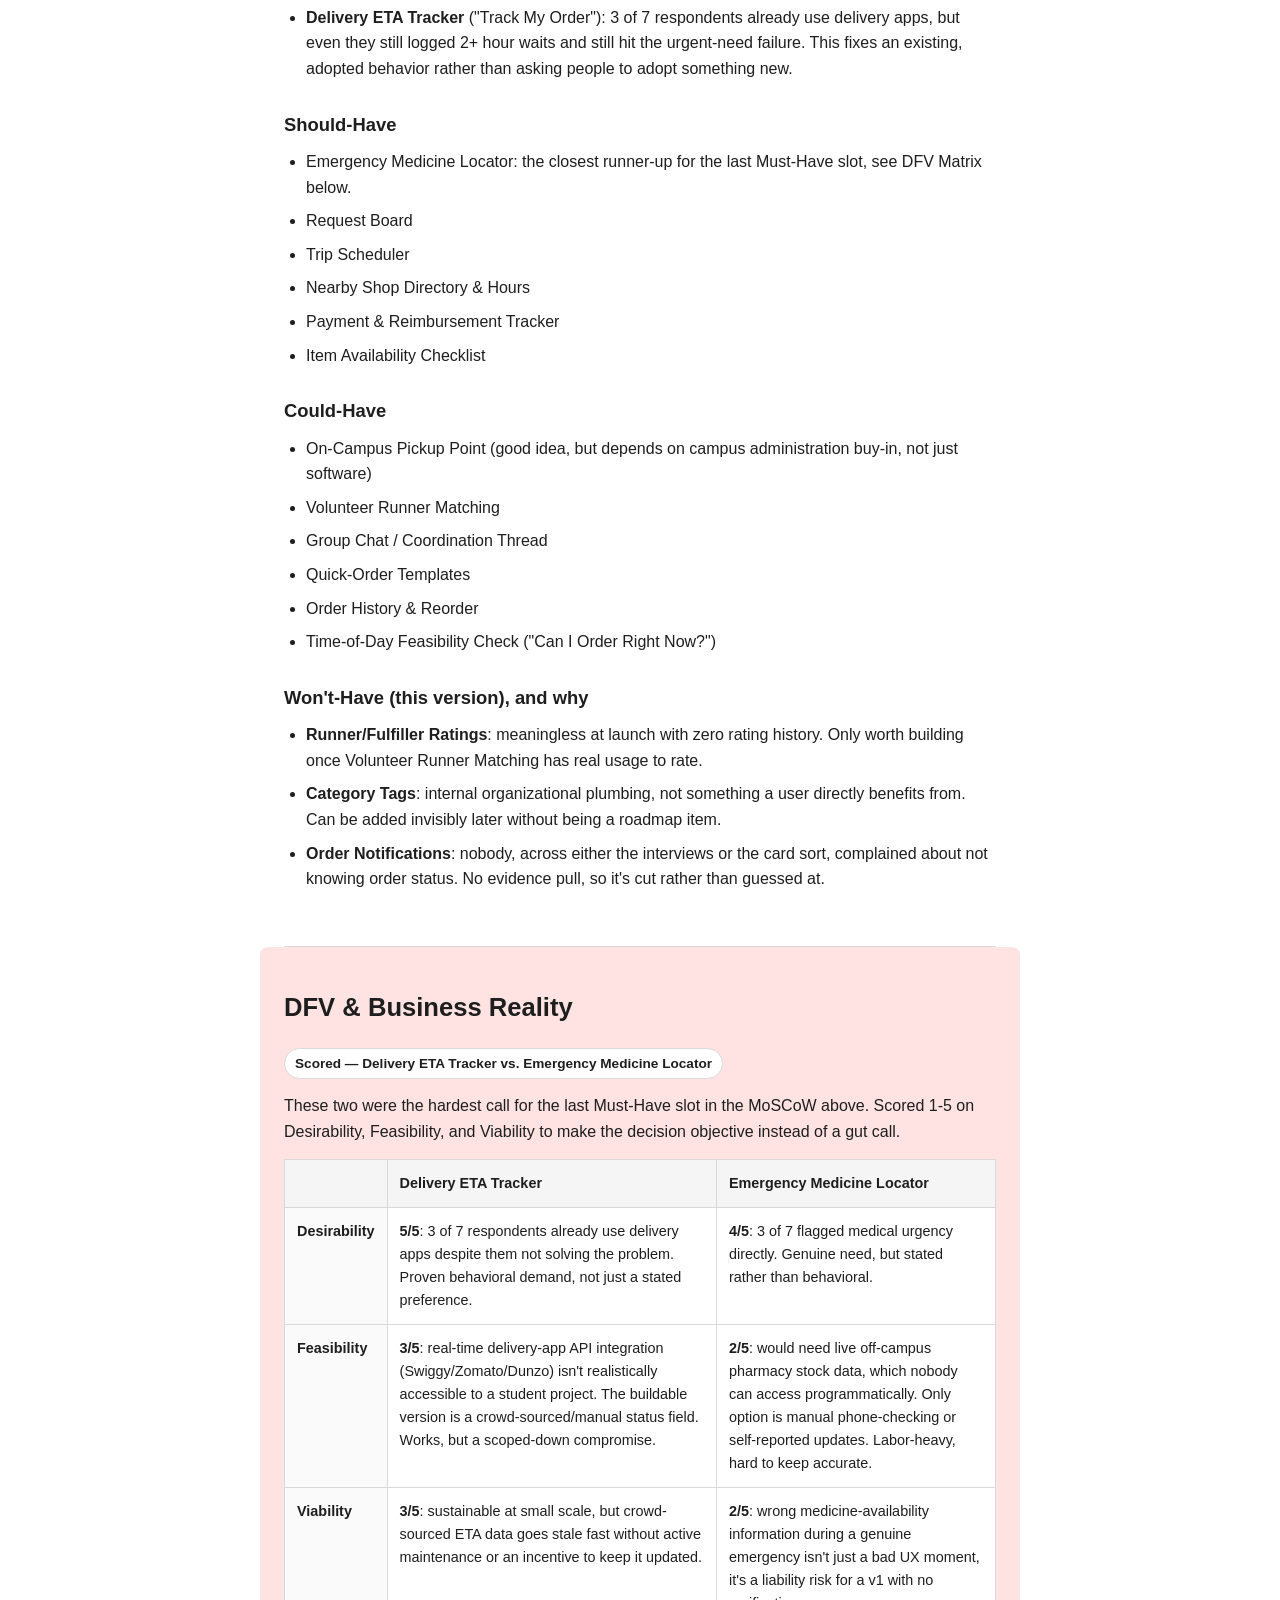
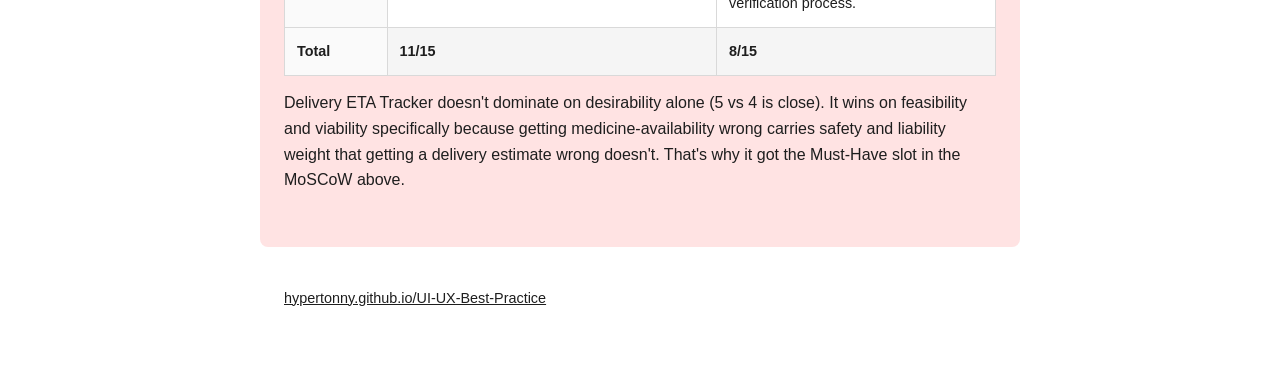
==== commit eec5b9f0: "Rebuild journey map as a table, fix time-of-day framing" ====
--- a/index.html
+++ b/index.html
@@ -98,17 +98,18 @@
       <h2>Journey Map — Emotion Line</h2>
       <figure>
         <img src="images/journey-map.png"
-             alt="Journey map from a late-night hunger trigger through the full supply run: emotion starts at 6/10 while working, dips to 2/10 on realizing a 60km trip isn't possible at night, and dips again to 2/10 during the actual 4-6 hour trip days later, before recovering slightly to 4/10 back on campus." />
+             alt="Journey map table with five stages: Need Arises, Checks Options, Realizes No Option, Batches a Trip Later, Completes the Trip. User Actions, Thoughts, and Feelings rows for each stage, plus an emotional line starting at 6/10, dipping to 2/10 on realizing the trip isn't feasible right now, then recovering through 3/10 and 4/10 by the time the trip is completed." />
         <figcaption>
-          Two low points, not one: the acute night-time blocker (2/10) and the routine trip itself (2/10).
-          Shows the pain isn't just about timing, it's the trip.
+          The need can come up any time of day, not just at night. The dip happens at "Realizes No
+          Option": a 4-6hr, 60km round trip is never worth it for one thing, and if it happens to be
+          evening, the trip isn't even possible until the next day.
         </figcaption>
       </figure>
       <p>
-        This scenario dramatizes food specifically because it was the more common urgent trigger in the survey
-        (5 of 7, vs. 3 of 7 for medical urgency). The underlying mechanism is identical either way: a need
-        that can't wait for daylight, with no way to act on it. That's why Campus Health Center Stock Check made
-        the Must-Have list despite the Journey Map itself being food-focused.
+        This walkthrough uses a food/snack need as the example because it was the more common trigger in
+        the survey (5 of 7, vs. 3 of 7 for medical urgency), but the mechanism is the same regardless of
+        what's needed or when: the trip itself is the pain, not the clock. That's why Campus Health Center
+        Stock Check still made the Must-Have list despite this specific walkthrough being food-focused.
       </p>
     </section>
 
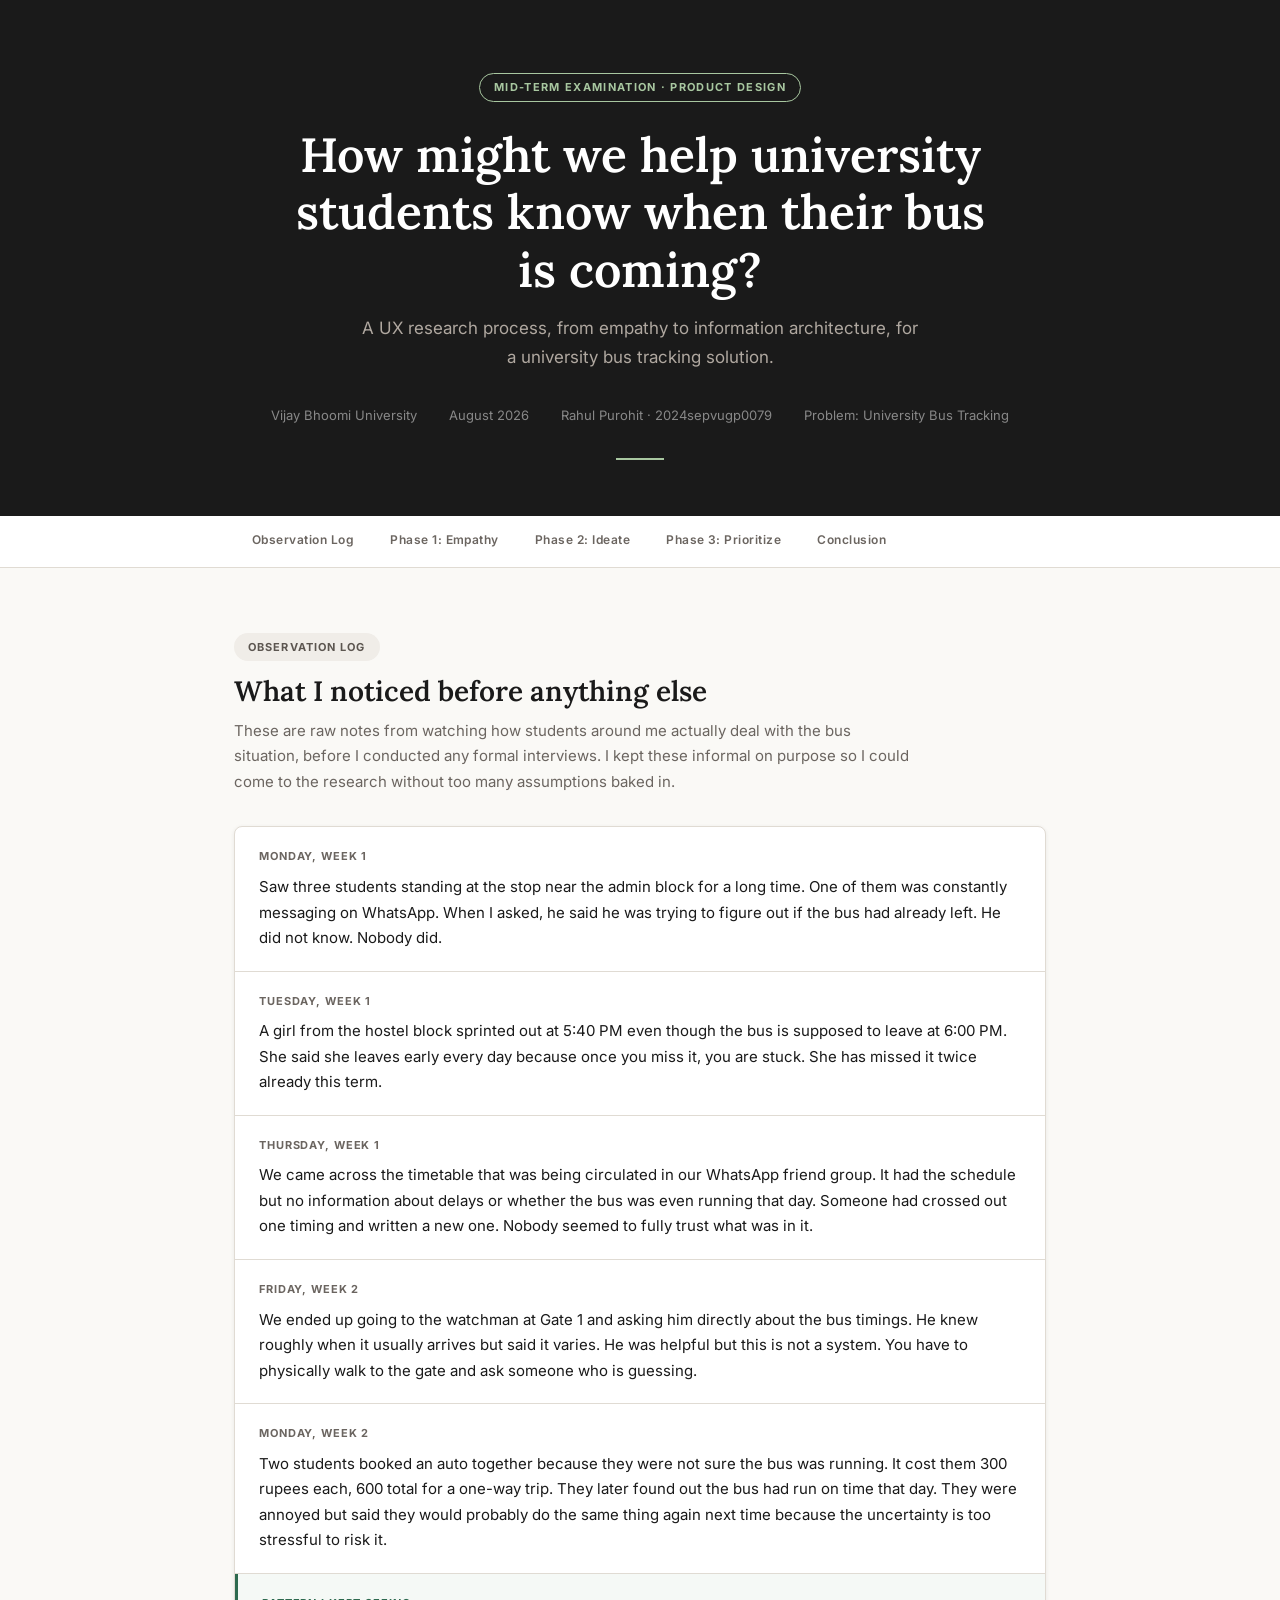
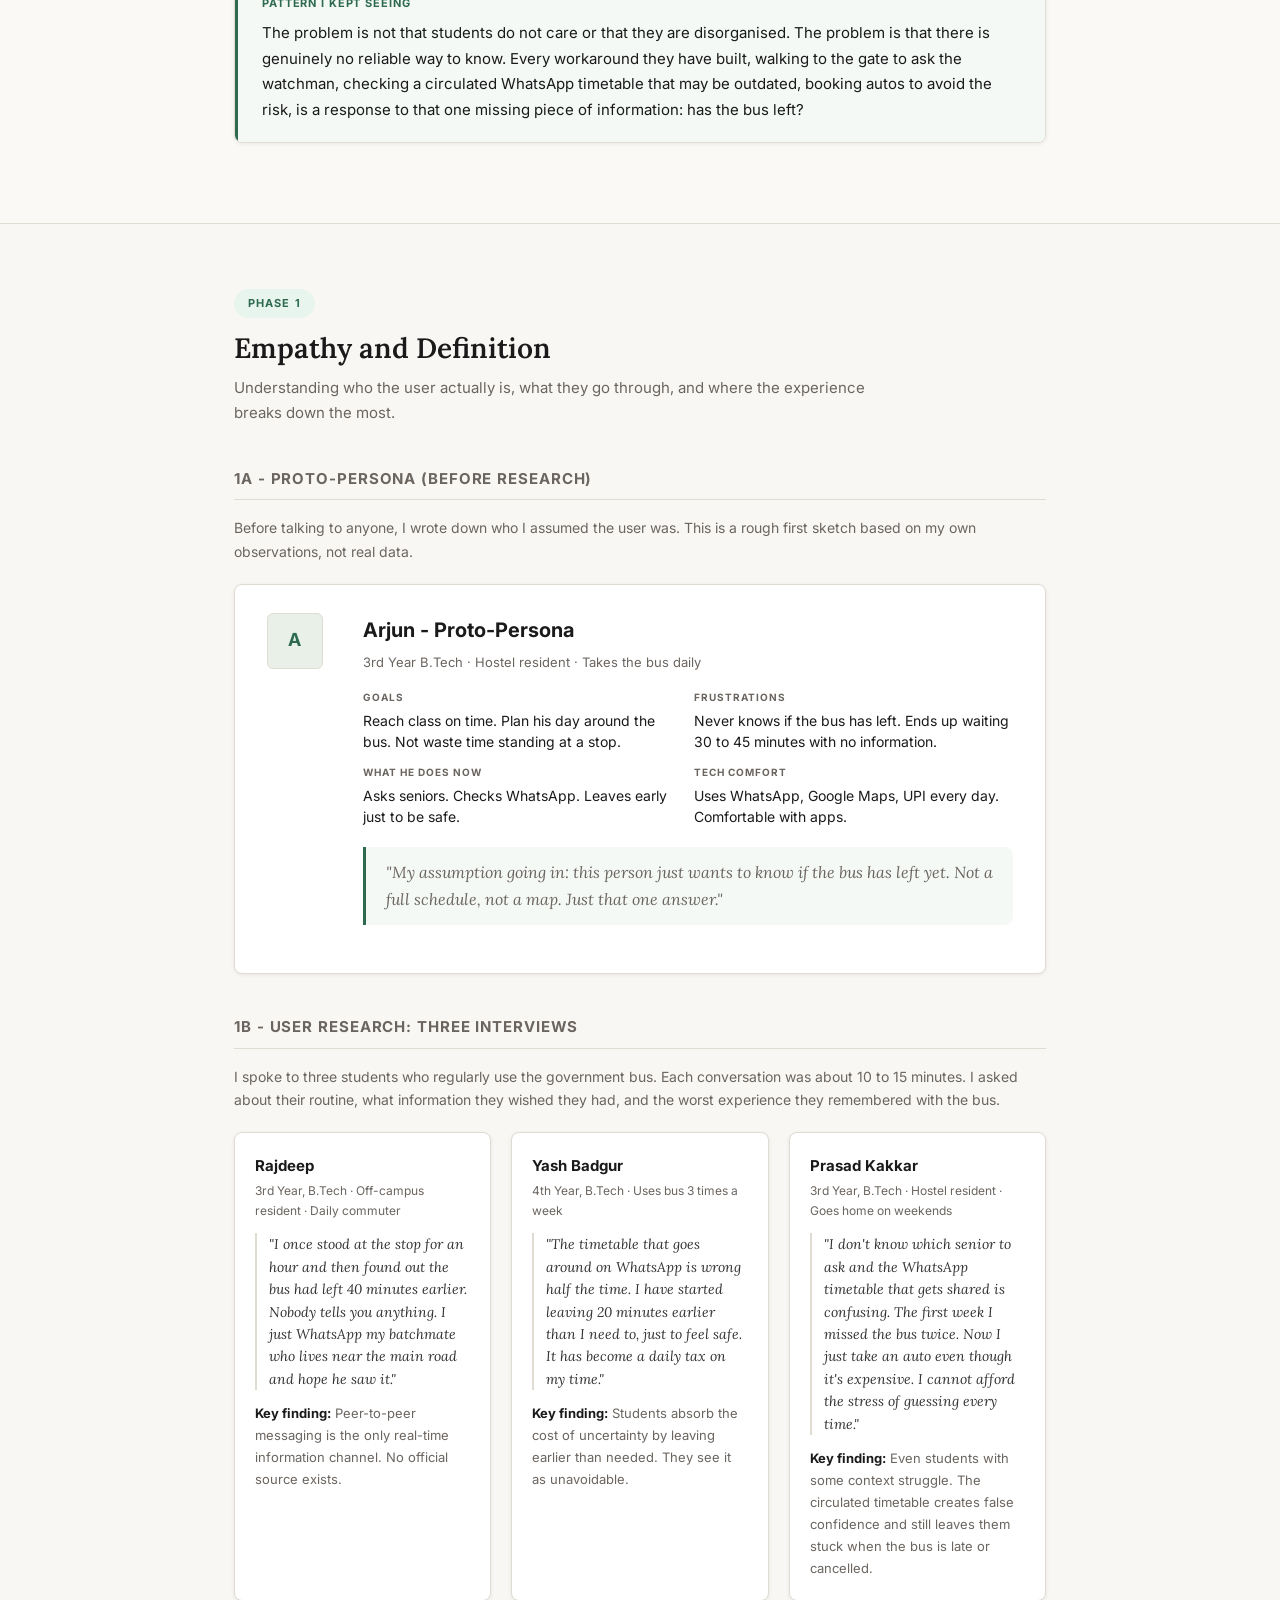
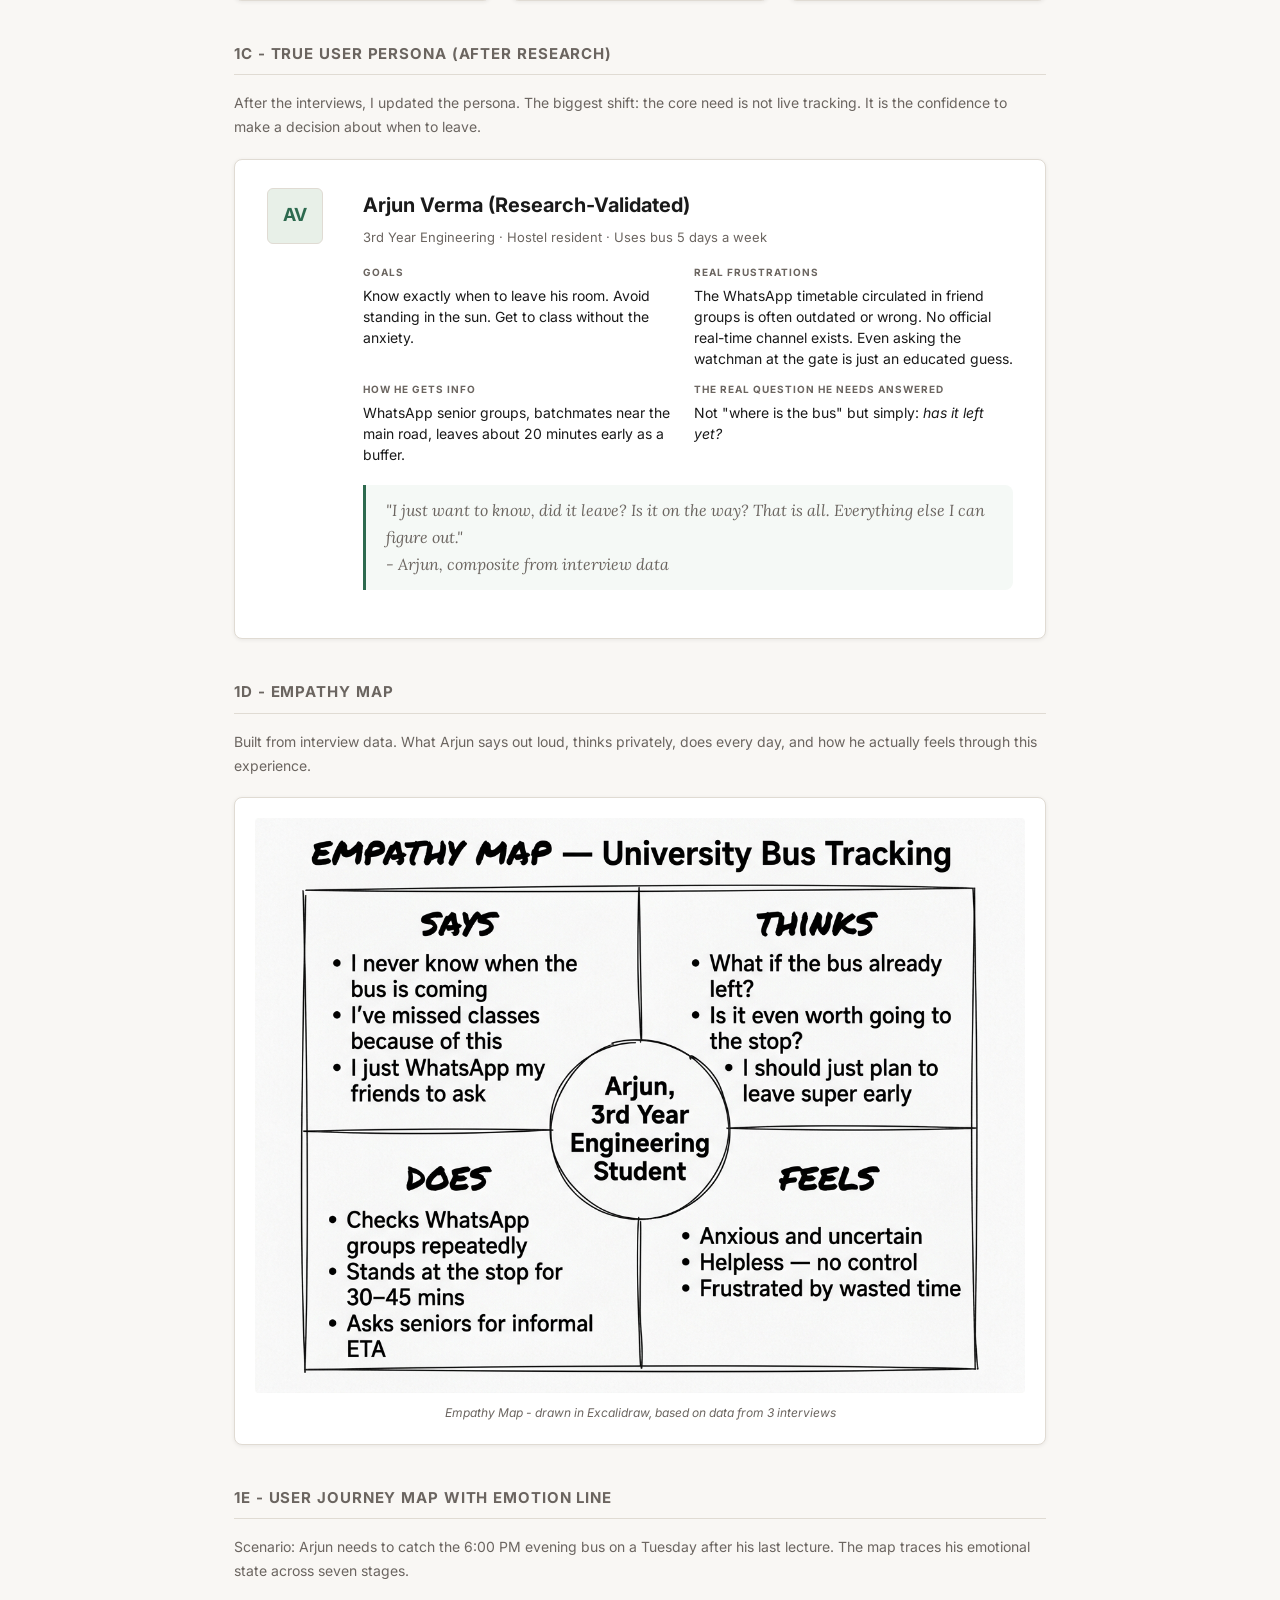
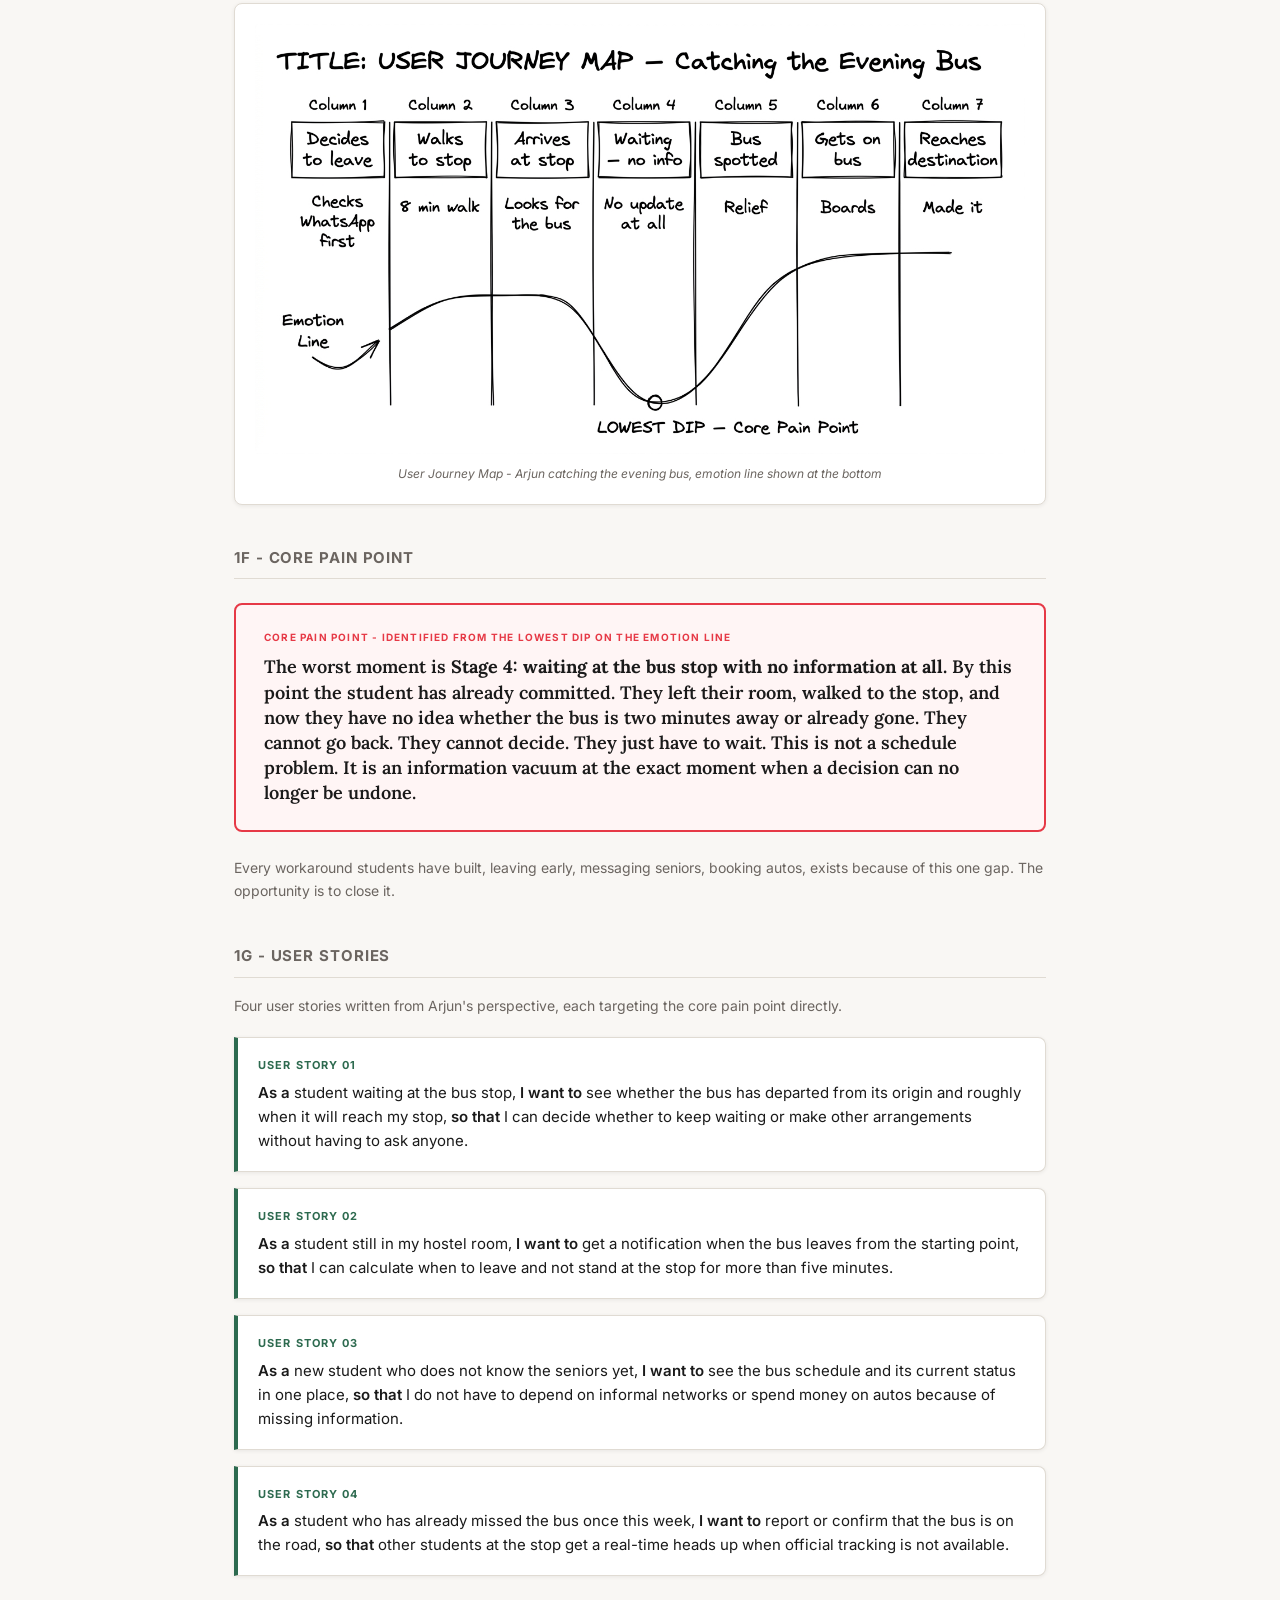
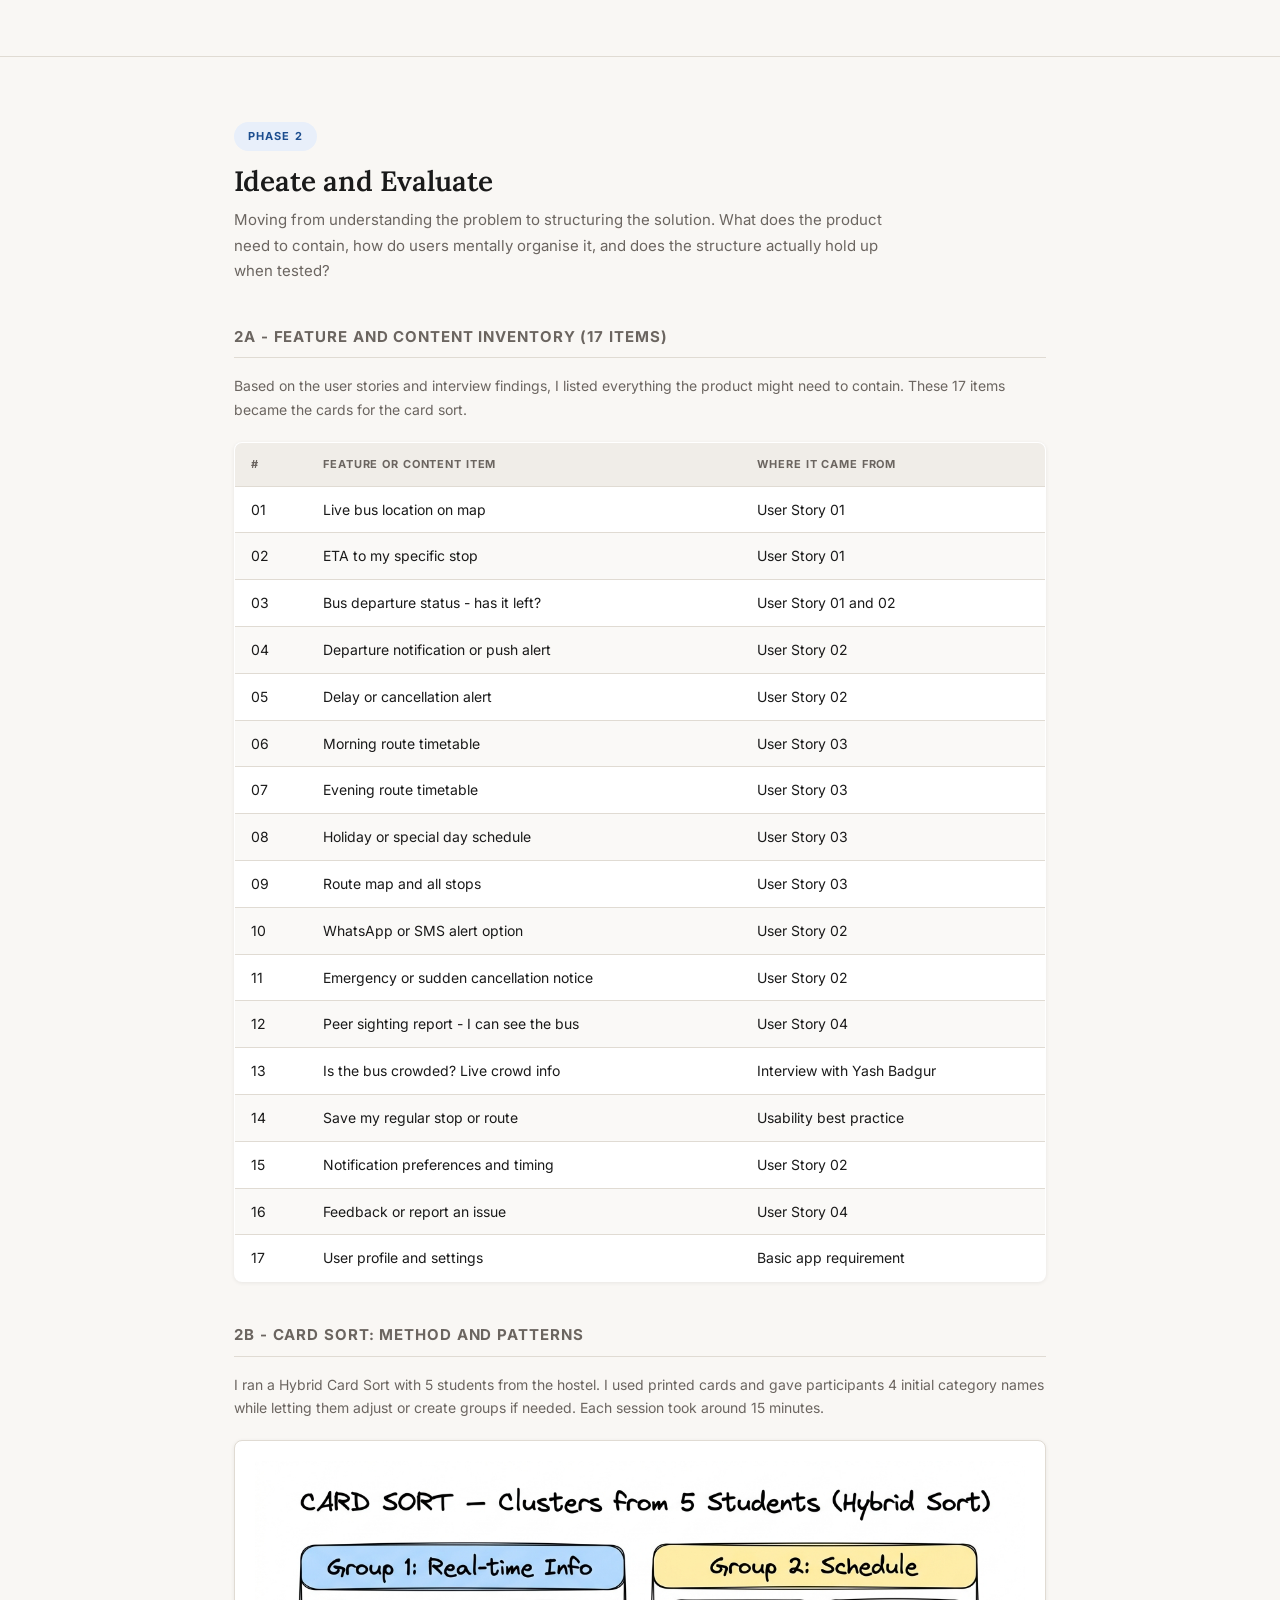
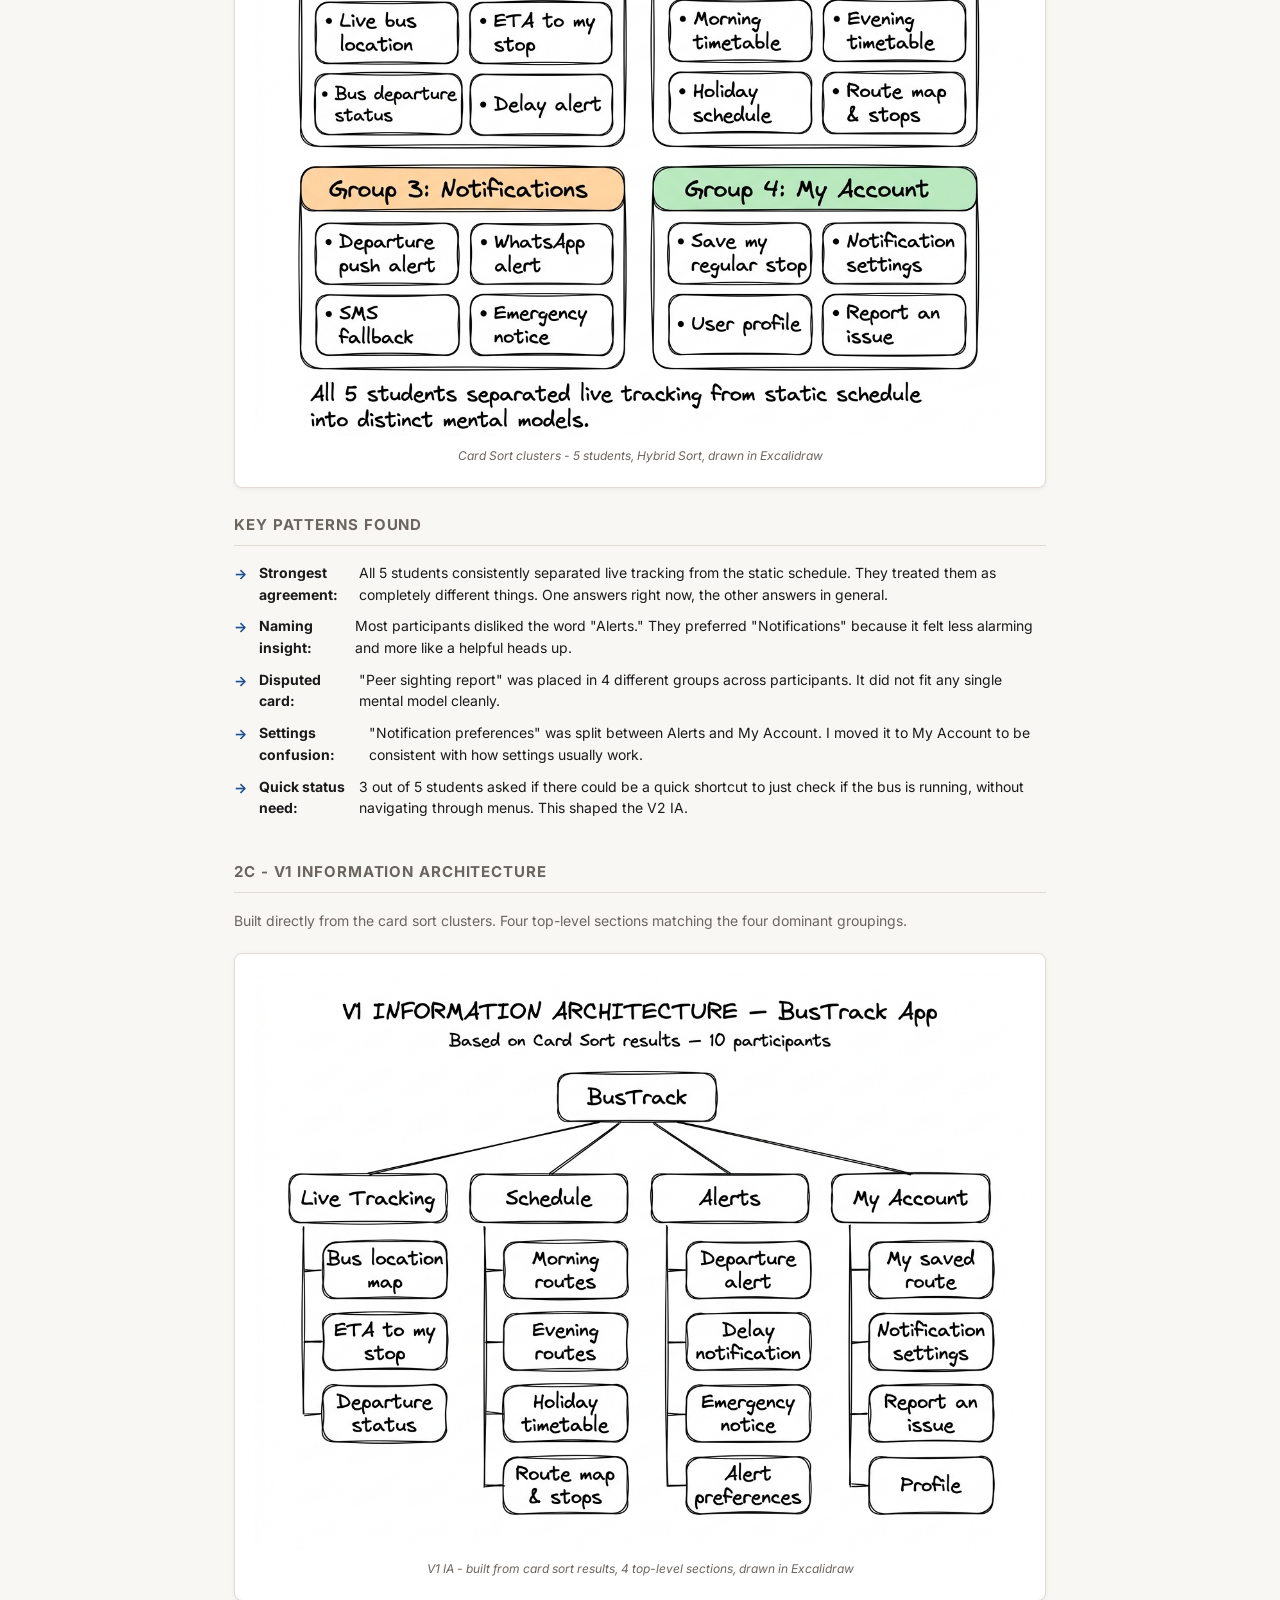
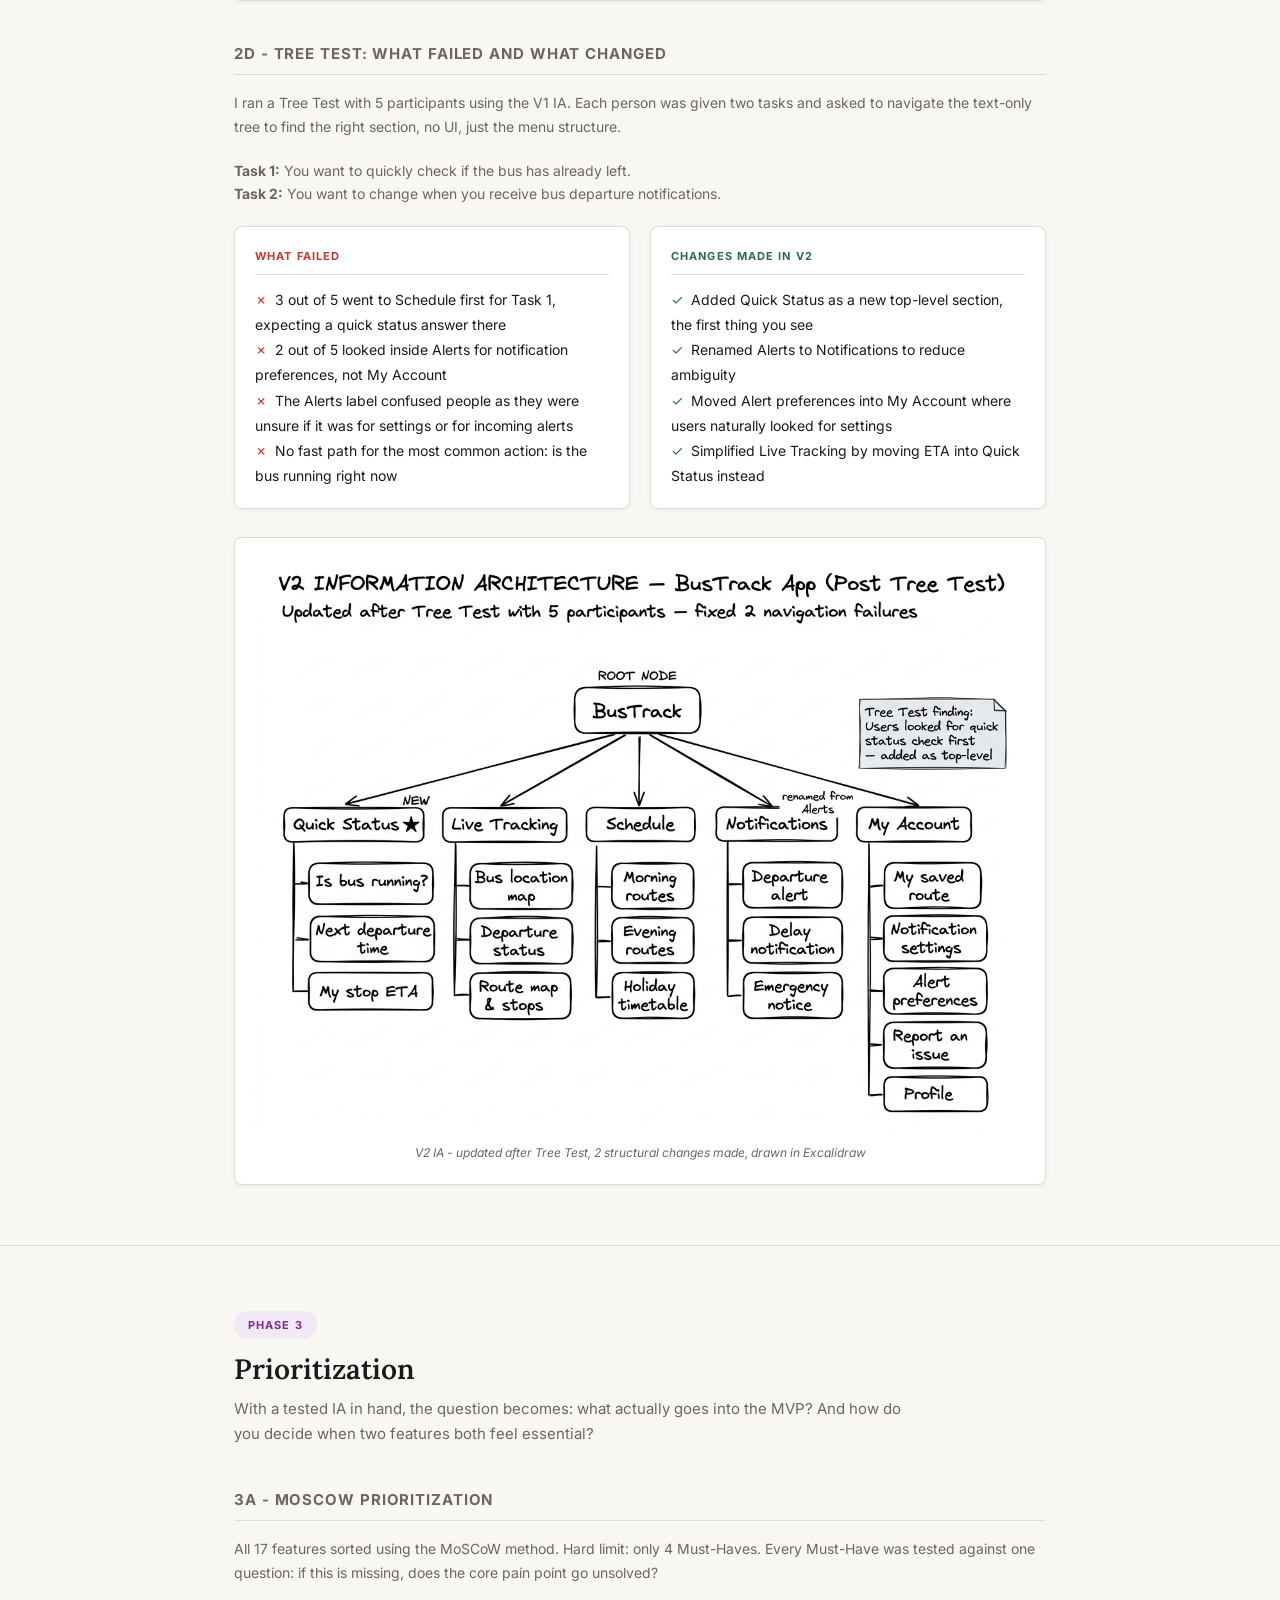
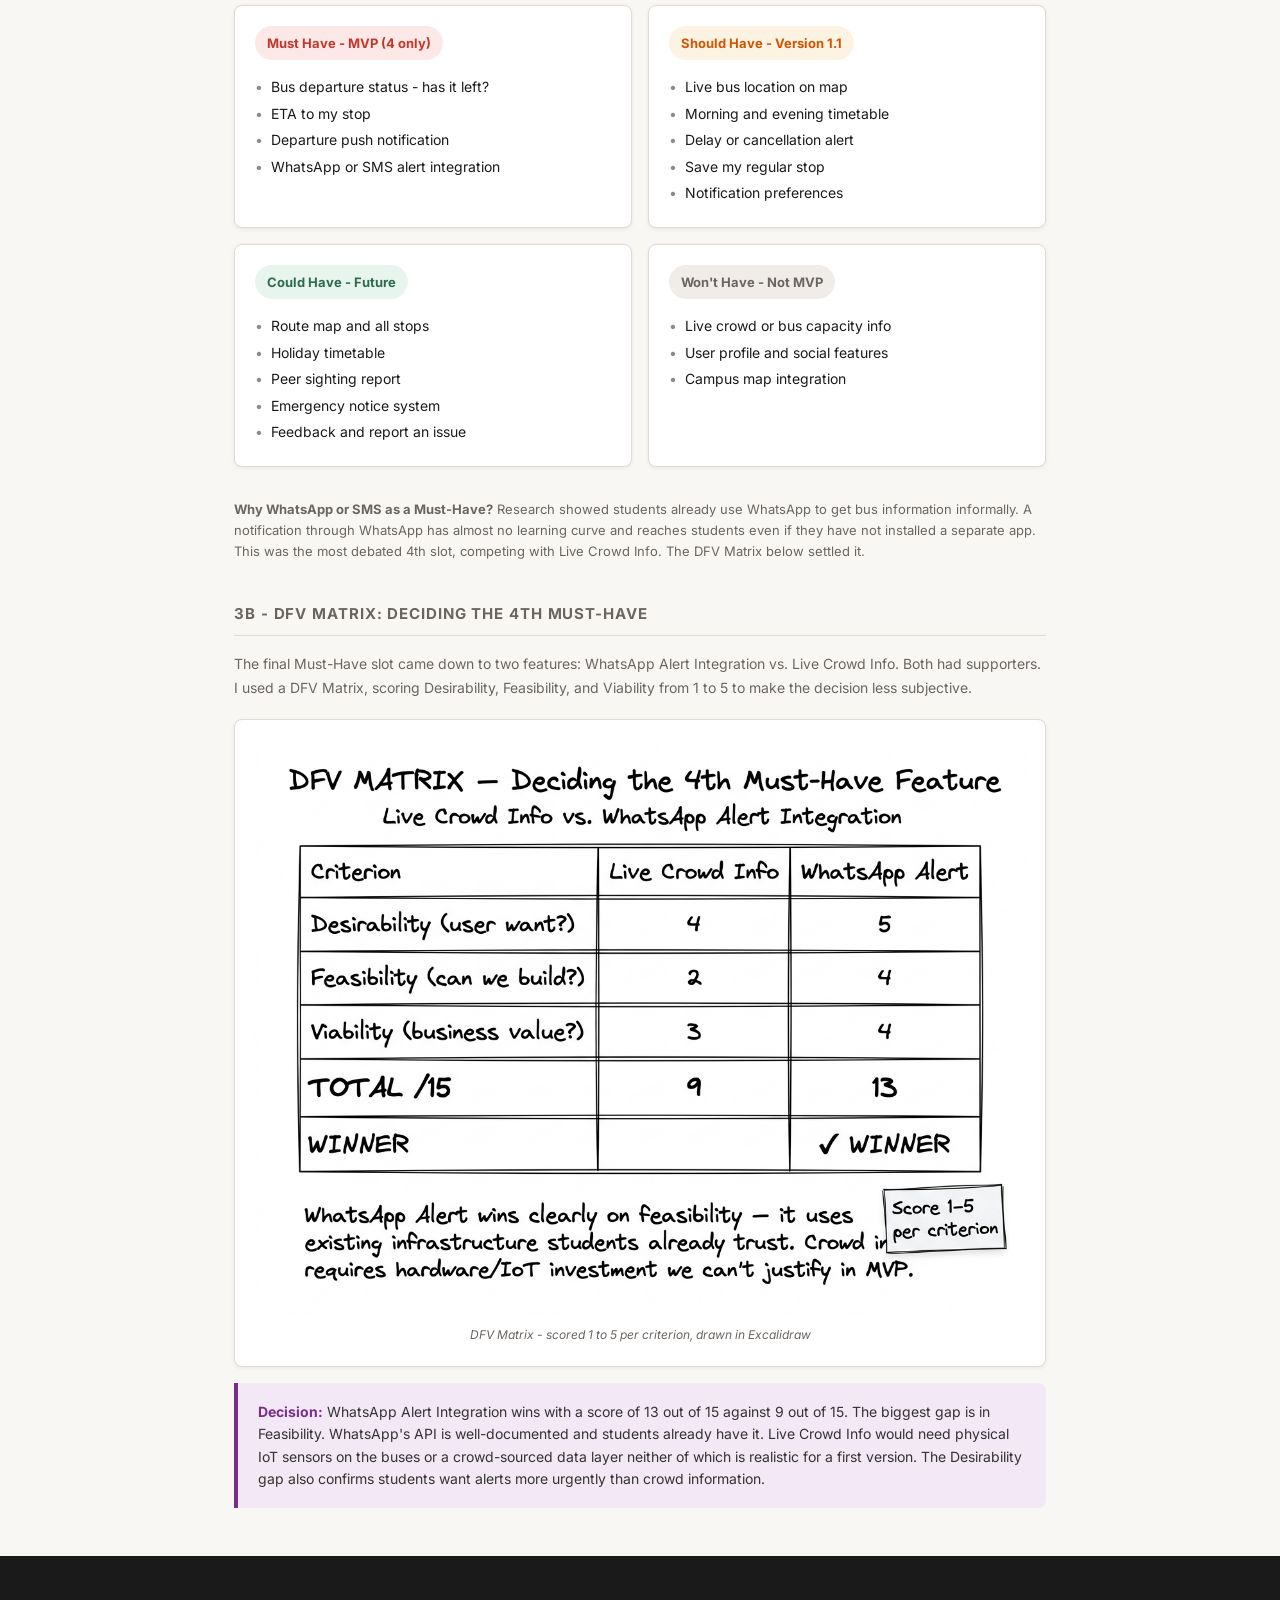
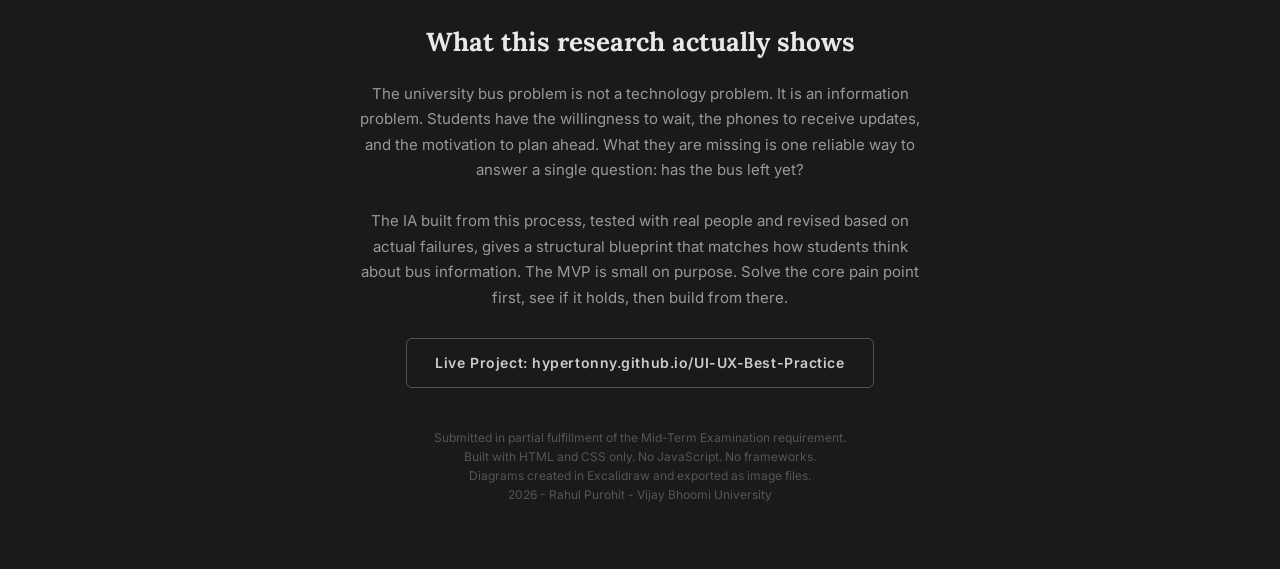
==== commit b706d1a3: "feat: complete UX research case study on University Bus Tracking - Add comprehensive README with pro" ====
--- a/index.html
+++ b/index.html
@@ -1,358 +1,709 @@
 <!DOCTYPE html>
 <html lang="en">
+
 <head>
   <meta charset="UTF-8" />
   <meta name="viewport" content="width=device-width, initial-scale=1.0" />
-  <title>The 60km Snack &amp; Medicine Run (HCI Mid-Term Project)</title>
+  <meta name="description"
+    content="UX Research submission for University Bus Tracking. End-to-end product ideation process covering Empathy, Ideation, and Prioritization phases." />
+  <title>BusTrack - UX Research Mid-Term Submission | Vijay Bhoomi University</title>
+  <link rel="preconnect" href="https://fonts.googleapis.com" />
+  <link rel="preconnect" href="https://fonts.gstatic.com" crossorigin />
+  <link
+    href="https://fonts.googleapis.com/css2?family=Inter:wght@400;500;600;700&family=Lora:ital,wght@0,400;0,600;1,400&display=swap"
+    rel="stylesheet" />
   <link rel="stylesheet" href="style.css" />
 </head>
+
 <body>
 
-  <header class="hero">
-    <p class="eyebrow">STET301, Human-Computer Interaction, Mid-Term</p>
-    <h1>The 60km Snack &amp; Medicine Run</h1>
-    <p class="lede">
-      Campus is basically 30km from anywhere that actually delivers. So getting groceries, medicine, or even
-      just snacks means a 60km round trip (5-6 hours, ₹170 in bus fare) for stuff that costs way less
-      than that. Not worth it for one packet of biscuits, so most students just skip it. Which is fine until
-      it's midnight, you're starving, and there's genuinely no food.
-    </p>
-    <nav class="toc" aria-label="Table of contents">
-      <a href="#persona">Persona</a>
-      <a href="#research">Research</a>
-      <a href="#empathy-map">Empathy Map</a>
-      <a href="#journey-map">Journey Map</a>
-      <a href="#pain-point">Pain Point</a>
-      <a href="#user-stories">User Stories</a>
-      <a href="#features">Feature List</a>
-      <a href="#card-sort">Card Sort</a>
-      <a href="#ia-tree">IA Tree</a>
-      <a href="#tree-test">Tree Test</a>
-      <a href="#moscow">MoSCoW</a>
-      <a href="#dfv">DFV Matrix</a>
-    </nav>
+  <!-- HERO -->
+  <header class="hero" id="top">
+    <div class="container">
+      <span class="hero__label">Mid-Term Examination · Product Design</span>
+      <h1 class="hero__title">How might we help university students know when their bus is coming?</h1>
+      <p class="hero__subtitle">
+        A UX research process, from empathy to information architecture, for a university bus tracking solution.
+      </p>
+      <div class="hero__meta">
+        <span>Vijay Bhoomi University</span>
+        <span>August 2026</span>
+        <span>Rahul Purohit · 2024sepvugp0079</span>
+        <span>Problem: University Bus Tracking</span>
+      </div>
+      <div class="hero__divider"></div>
+    </div>
   </header>
 
+  <!-- Sticky Navigation -->
+  <nav class="toc" aria-label="Page navigation">
+    <div class="toc__inner">
+      <a class="toc__link" href="#obs-log">Observation Log</a>
+      <a class="toc__link" href="#phase1">Phase 1: Empathy</a>
+      <a class="toc__link" href="#phase2">Phase 2: Ideate</a>
+      <a class="toc__link" href="#phase3">Phase 3: Prioritize</a>
+      <a class="toc__link" href="#conclusion">Conclusion</a>
+    </div>
+  </nav>
+
   <main>
 
-    <section id="persona" class="block tint-blue">
-      <h2>Phase 1 — User Persona &amp; Research</h2>
-
-      <h3>Proto-Persona (initial assumption, before real data)</h3>
-      <p>
-        Aditi, 20, 2nd-year, hostel resident. Assumed goal: get everyday essentials without losing half a day.
-        Assumed frustration: nothing delivers to campus, so she waits it out or asks around for someone with a
-        bike instead of going herself.
-      </p>
-
-      <h3>True User Persona — Kabir (validated against 5 students)</h3>
-      <p>
-        3rd/4th year, hostel resident (6 of 7 survey respondents live in hostel). Needs quick access to
-        food, medicine, and daily essentials without losing hours of study or work time.
-      </p>
-      <ul>
-        <li>Behavior: mostly goes in person, or waits on a delivery app that still takes 2+ hours; when a trip
-          doesn't feel worth it, just skips it.</li>
-        <li>Frustration: rates the whole process 5/5 on average, weekly.</li>
-        <li>Quotes: <q>if there could be any single place from where can get all this and use our time in
-          upskilling</q> and <q>should be less time consuming.</q></li>
-      </ul>
-      <p>
-        <strong>How this differs from the proto-persona:</strong> I assumed people mostly ask friends for help.
-        The data shows people increasingly try delivery apps first, but those still fail them at the exact
-        moment they need something most: at night.
-      </p>
+    <!-- OBSERVATION LOG -->
+    <section class="phase-section obs-section" id="obs-log">
+      <div class="container">
+
+        <span class="phase-badge phase-badge--obs">Observation Log</span>
+        <h2 class="section-title">What I noticed before anything else</h2>
+        <p class="section-intro">
+          These are raw notes from watching how students around me actually deal with the bus situation, before I
+          conducted any formal interviews. I kept these informal on purpose so I could come to the research without
+          too many assumptions baked in.
+        </p>
+
+        <div class="obs-log">
+
+          <div class="obs-entry">
+            <div class="obs-entry__date">Monday, Week 1</div>
+            <p class="obs-entry__text">
+              Saw three students standing at the stop near the admin block for a long time. One of them was
+              constantly messaging on WhatsApp. When I asked, he said he was trying to figure out if the bus
+              had already left. He did not know. Nobody did.
+            </p>
+          </div>
+
+          <div class="obs-entry">
+            <div class="obs-entry__date">Tuesday, Week 1</div>
+            <p class="obs-entry__text">
+              A girl from the hostel block sprinted out at 5:40 PM even though the bus is supposed to leave
+              at 6:00 PM. She said she leaves early every day because once you miss it, you are stuck. She has
+              missed it twice already this term.
+            </p>
+          </div>
+
+          <div class="obs-entry">
+            <div class="obs-entry__date">Thursday, Week 1</div>
+            <p class="obs-entry__text">
+              We came across the timetable that was being circulated in our WhatsApp friend group. It had the
+              schedule but no information about delays or whether the bus was even running that day. Someone had
+              crossed out one timing and written a new one. Nobody seemed to fully trust what was in it.
+            </p>
+          </div>
+
+          <div class="obs-entry">
+            <div class="obs-entry__date">Friday, Week 2</div>
+            <p class="obs-entry__text">
+              We ended up going to the watchman at Gate 1 and asking him directly about the bus timings.
+              He knew roughly when it usually arrives but said it varies. He was helpful but this is not
+              a system. You have to physically walk to the gate and ask someone who is guessing.
+            </p>
+          </div>
+
+          <div class="obs-entry">
+            <div class="obs-entry__date">Monday, Week 2</div>
+            <p class="obs-entry__text">
+              Two students booked an auto together because they were not sure the bus was running. It cost
+              them 300 rupees each, 600 total for a one-way trip. They later found out the bus had run on
+              time that day. They were annoyed but said they would probably do the same thing again next time
+              because the uncertainty is too stressful to risk it.
+            </p>
+          </div>
+
+          <div class="obs-entry obs-entry--highlight">
+            <div class="obs-entry__date">Pattern I kept seeing</div>
+            <p class="obs-entry__text">
+              The problem is not that students do not care or that they are disorganised. The problem is that
+              there is genuinely no reliable way to know. Every workaround they have built, walking to the gate
+              to ask the watchman, checking a circulated WhatsApp timetable that may be outdated, booking autos
+              to avoid the risk, is a response to that one missing piece of information: has the bus left?
+            </p>
+          </div>
+
+        </div>
+
+      </div>
     </section>
 
-    <section id="research" class="block">
-      <h3>Interview / Observation Method</h3>
-      <p>
-        Every log kept two columns, separate, always. <strong>What I saw/heard</strong>: just the facts, zero
-        reading into it, CCTV-style. <strong>What I think it means</strong>: my own interpretation, written
-        only after, clearly marked as mine. A sloppy observation log invalidates everything built on top of it.
-      </p>
-
-      <h3>Survey Data — 7 responses (5 core students + 2 flagged)</h3>
-      <ul>
-        <li>5 of 7 flagged late-night hunger/food as the top urgent unmet need, more common than medical
-          (3/7) or academic supplies (2/7).</li>
-        <li>5 of 7 took 2+ hours per trip. Frustration mode = 5/5.</li>
-        <li>Method split: 3 went in person, 3 used a delivery app, 1 did without.</li>
-        <li>Even delivery-app users still logged 2+ hours and still flagged late-night hunger as unresolved.
-          Delivery existing isn't the same as it solving the urgent case.</li>
-        <li>Note: 2 respondents marked "outside person" for year of study; their answers were treated as
-          supplementary, not core evidence.</li>
-      </ul>
+
+    <!-- PHASE 1: EMPATHY AND DEFINITION -->
+    <section class="phase-section" id="phase1">
+      <div class="container">
+
+        <span class="phase-badge phase-badge--1">Phase 1</span>
+        <h2 class="section-title">Empathy and Definition</h2>
+        <p class="section-intro">
+          Understanding who the user actually is, what they go through, and where the experience breaks down the most.
+        </p>
+
+        <!-- 1A: Proto-Persona -->
+        <h3 class="subsection-title">1A - Proto-Persona (Before Research)</h3>
+        <p class="text-muted mt-8" style="margin-bottom:20px;">
+          Before talking to anyone, I wrote down who I assumed the user was. This is a rough first sketch based on
+          my own observations, not real data.
+        </p>
+
+        <div class="persona-card">
+          <div class="persona-initials">A</div>
+          <div class="persona-body">
+            <div class="persona-name">Arjun - Proto-Persona</div>
+            <div class="persona-tagline">3rd Year B.Tech · Hostel resident · Takes the bus daily</div>
+            <div class="persona-grid">
+              <div class="persona-block">
+                <label>Goals</label>
+                <p>Reach class on time. Plan his day around the bus. Not waste time standing at a stop.</p>
+              </div>
+              <div class="persona-block">
+                <label>Frustrations</label>
+                <p>Never knows if the bus has left. Ends up waiting 30 to 45 minutes with no information.</p>
+              </div>
+              <div class="persona-block">
+                <label>What he does now</label>
+                <p>Asks seniors. Checks WhatsApp. Leaves early just to be safe.</p>
+              </div>
+              <div class="persona-block">
+                <label>Tech comfort</label>
+                <p>Uses WhatsApp, Google Maps, UPI every day. Comfortable with apps.</p>
+              </div>
+            </div>
+            <blockquote class="persona-quote">
+              "My assumption going in: this person just wants to know if the bus has left yet. Not a full schedule,
+              not a map. Just that one answer."
+            </blockquote>
+          </div>
+        </div>
+
+
+        <!-- 1B: User Research -->
+        <h3 class="subsection-title">1B - User Research: Three Interviews</h3>
+        <p class="text-muted mt-8" style="margin-bottom:20px;">
+          I spoke to three students who regularly use the government bus. Each conversation was about 10 to 15 minutes.
+          I asked about their routine, what information they wished they had, and the worst experience they remembered
+          with the bus.
+        </p>
+
+        <div class="interview-grid">
+
+          <div class="interview-card">
+            <div class="interview-card__name">Rajdeep</div>
+            <div class="interview-card__meta">3rd Year, B.Tech · Off-campus resident · Daily commuter</div>
+            <blockquote class="interview-card__quote">
+              "I once stood at the stop for an hour and then found out the bus had left 40 minutes earlier.
+              Nobody tells you anything. I just WhatsApp my batchmate who lives near the main road and hope he saw it."
+            </blockquote>
+            <p class="interview-card__finding">
+              <strong>Key finding:</strong> Peer-to-peer messaging is the only real-time information channel.
+              No official source exists.
+            </p>
+          </div>
+
+          <div class="interview-card">
+            <div class="interview-card__name">Yash Badgur</div>
+            <div class="interview-card__meta">4th Year, B.Tech · Uses bus 3 times a week</div>
+            <blockquote class="interview-card__quote">
+              "The timetable that goes around on WhatsApp is wrong half the time. I have started leaving 20 minutes
+              earlier than I need to, just to feel safe. It has become a daily tax on my time."
+            </blockquote>
+            <p class="interview-card__finding">
+              <strong>Key finding:</strong> Students absorb the cost of uncertainty by leaving earlier than needed.
+              They see it as unavoidable.
+            </p>
+          </div>
+
+          <div class="interview-card">
+            <div class="interview-card__name">Prasad Kakkar</div>
+            <div class="interview-card__meta">3rd Year, B.Tech · Hostel resident · Goes home on weekends</div>
+            <blockquote class="interview-card__quote">
+              "I don't know which senior to ask and the WhatsApp timetable that gets shared is confusing.
+              The first week I missed the bus twice. Now I just take an auto even though it's expensive.
+              I cannot afford the stress of guessing every time."
+            </blockquote>
+            <p class="interview-card__finding">
+              <strong>Key finding:</strong> Even students with some context struggle. The circulated
+              timetable creates false confidence and still leaves them stuck when the bus is late or cancelled.
+            </p>
+          </div>
+
+        </div>
+
+
+        <!-- 1C: True Persona -->
+        <h3 class="subsection-title">1C - True User Persona (After Research)</h3>
+        <p class="text-muted mt-8" style="margin-bottom:20px;">
+          After the interviews, I updated the persona. The biggest shift: the core need is not live tracking.
+          It is the confidence to make a decision about when to leave.
+        </p>
+
+        <div class="persona-card">
+          <div class="persona-initials">AV</div>
+          <div class="persona-body">
+            <div class="persona-name">Arjun Verma (Research-Validated)</div>
+            <div class="persona-tagline">3rd Year Engineering · Hostel resident · Uses bus 5 days a week</div>
+            <div class="persona-grid">
+              <div class="persona-block">
+                <label>Goals</label>
+                <p>Know exactly when to leave his room. Avoid standing in the sun. Get to class without the anxiety.</p>
+              </div>
+              <div class="persona-block">
+                <label>Real frustrations</label>
+                <p>The WhatsApp timetable circulated in friend groups is often outdated or wrong. No official
+                  real-time channel exists. Even asking the watchman at the gate is just an educated guess.</p>
+              </div>
+              <div class="persona-block">
+                <label>How he gets info</label>
+                <p>WhatsApp senior groups, batchmates near the main road, leaves about 20 minutes early as a buffer.</p>
+              </div>
+              <div class="persona-block">
+                <label>The real question he needs answered</label>
+                <p>Not "where is the bus" but simply: <em>has it left yet?</em></p>
+              </div>
+            </div>
+            <blockquote class="persona-quote">
+              "I just want to know, did it leave? Is it on the way? That is all. Everything else I can figure out."
+              <br />- Arjun, composite from interview data
+            </blockquote>
+          </div>
+        </div>
+
+
+        <!-- 1D: Empathy Map -->
+        <h3 class="subsection-title">1D - Empathy Map</h3>
+        <p class="text-muted mt-8" style="margin-bottom:20px;">
+          Built from interview data. What Arjun says out loud, thinks privately, does every day, and how he
+          actually feels through this experience.
+        </p>
+
+        <div class="diagram-wrap">
+          <img src="images/empathy_map.jpg"
+            alt="Empathy Map with four quadrants. Says: I never know when the bus is coming, I missed classes because of this, I just WhatsApp my friends to ask. Thinks: What if the bus already left, is it even worth going to the stop, I should just leave super early. Does: Checks WhatsApp groups repeatedly, stands at the stop for 30 to 45 minutes, asks seniors for informal ETA. Feels: Anxious and uncertain, helpless with no control, frustrated by wasted time. Center: Arjun, 3rd Year Engineering Student." />
+          <p class="diagram-caption">Empathy Map - drawn in Excalidraw, based on data from 3 interviews</p>
+        </div>
+
+
+        <!-- 1E: User Journey Map -->
+        <h3 class="subsection-title">1E - User Journey Map with Emotion Line</h3>
+        <p class="text-muted mt-8" style="margin-bottom:20px;">
+          Scenario: Arjun needs to catch the 6:00 PM evening bus on a Tuesday after his last lecture.
+          The map traces his emotional state across seven stages.
+        </p>
+
+        <div class="diagram-wrap">
+          <img src="images/user_journey_map.jpg"
+            alt="User Journey Map with 7 stages: Decides to leave, Walks to stop, Arrives at stop, Waiting with no information which is the lowest dip marked with a star, Bus spotted or missed, Gets on bus, Arrives at destination. An emotion line curves sharply downward at the Waiting stage, labeled Lowest Dip and Uncertainty Peak." />
+          <p class="diagram-caption">User Journey Map - Arjun catching the evening bus, emotion line shown at the bottom
+          </p>
+        </div>
+
+
+        <!-- 1F: Core Pain Point -->
+        <h3 class="subsection-title">1F - Core Pain Point</h3>
+
+        <div class="pain-callout">
+          <div class="pain-callout__label">Core Pain Point - Identified from the Lowest Dip on the Emotion Line</div>
+          <p class="pain-callout__text">
+            The worst moment is <strong>Stage 4: waiting at the bus stop with no information at all.</strong>
+            By this point the student has already committed. They left their room, walked to the stop, and now
+            they have no idea whether the bus is two minutes away or already gone. They cannot go back.
+            They cannot decide. They just have to wait.
+            This is not a schedule problem. It is an information vacuum at the exact moment when a decision can no
+            longer be undone.
+          </p>
+        </div>
+
+        <p class="text-muted mt-16" style="margin-bottom:32px;">
+          Every workaround students have built, leaving early, messaging seniors, booking autos, exists because
+          of this one gap. The opportunity is to close it.
+        </p>
+
+
+        <!-- 1G: User Stories -->
+        <h3 class="subsection-title">1G - User Stories</h3>
+        <p class="text-muted mt-8" style="margin-bottom:20px;">
+          Four user stories written from Arjun's perspective, each targeting the core pain point directly.
+        </p>
+
+        <ul class="stories-list">
+          <li class="story-card">
+            <div class="story-card__number">User Story 01</div>
+            <p class="story-card__text">
+              <strong>As a</strong> student waiting at the bus stop,
+              <strong>I want to</strong> see whether the bus has departed from its origin and roughly when it will
+              reach my stop,
+              <strong>so that</strong> I can decide whether to keep waiting or make other arrangements without
+              having to ask anyone.
+            </p>
+          </li>
+          <li class="story-card">
+            <div class="story-card__number">User Story 02</div>
+            <p class="story-card__text">
+              <strong>As a</strong> student still in my hostel room,
+              <strong>I want to</strong> get a notification when the bus leaves from the starting point,
+              <strong>so that</strong> I can calculate when to leave and not stand at the stop for more than
+              five minutes.
+            </p>
+          </li>
+          <li class="story-card">
+            <div class="story-card__number">User Story 03</div>
+            <p class="story-card__text">
+              <strong>As a</strong> new student who does not know the seniors yet,
+              <strong>I want to</strong> see the bus schedule and its current status in one place,
+              <strong>so that</strong> I do not have to depend on informal networks or spend money on autos
+              because of missing information.
+            </p>
+          </li>
+          <li class="story-card">
+            <div class="story-card__number">User Story 04</div>
+            <p class="story-card__text">
+              <strong>As a</strong> student who has already missed the bus once this week,
+              <strong>I want to</strong> report or confirm that the bus is on the road,
+              <strong>so that</strong> other students at the stop get a real-time heads up when official
+              tracking is not available.
+            </p>
+          </li>
+        </ul>
+
+      </div>
     </section>
 
-    <section id="empathy-map" class="block tint-yellow">
-      <h2>Empathy Map</h2>
-      <figure>
-        <img src="images/empathy-map.png"
-             alt="Empathy map for Kabir, a hostel student: Says quadrant includes wanting one place to get everything and reclaim time; Thinks quadrant shows normalized frustration with the process; Does quadrant shows going in person or via slow delivery apps; Feels quadrant shows frustration spiking hardest at night." />
-        <figcaption>Say / Think / Do / Feel, built from the 7-response survey and my own logged trip.</figcaption>
-      </figure>
-    </section>
-
-    <section id="journey-map" class="block">
-      <h2>Journey Map — Emotion Line</h2>
-      <figure>
-        <img src="images/journey-map.png"
-             alt="Journey map table with five stages: Need Arises, Checks Options, Realizes No Option, Batches a Trip Later, Completes the Trip. User Actions, Thoughts, and Feelings rows for each stage, plus an emotional line starting at 6/10, dipping to 2/10 on realizing the trip isn't feasible right now, then recovering through 3/10 and 4/10 by the time the trip is completed." />
-        <figcaption>
-          The need can come up any time of day, not just at night. The dip happens at "Realizes No
-          Option": a 4-6hr, 60km round trip is never worth it for one thing, and if it happens to be
-          evening, the trip isn't even possible until the next day.
-        </figcaption>
-      </figure>
-      <p>
-        This walkthrough uses a food/snack need as the example because it was the more common trigger in
-        the survey (5 of 7, vs. 3 of 7 for medical urgency), but the mechanism is the same regardless of
-        what's needed or when: the trip itself is the pain, not the clock. That's why Campus Health Center
-        Stock Check still made the Must-Have list despite this specific walkthrough being food-focused.
-      </p>
-    </section>
-
-    <section id="pain-point" class="block tint-red">
-      <h2>Pain Point (locked)</h2>
-      <p>
-        The root pain isn't timing. It's the 4-6 hour round trip itself. Students consistently resent losing
-        that much time to travel and shopping, time they'd rather spend studying, resting, or upskilling (said
-        independently by three separate people, unprompted). This is ordinary friction most of the time,
-        but it turns into a hard blocker when the need is time-sensitive and the trip literally can't happen,
-        most commonly late-night hunger (5 of 7 respondents). Same root problem, sharper edge case.
-      </p>
-    </section>
-
-    <section id="user-stories" class="block">
-      <h2>User Stories</h2>
-      <ol>
-        <li>As a student who loses 3-4+ hours every time I need groceries, medicine, or snacks, I want these
-          essentials without a dedicated town trip, so that time goes back into studying, resting, or
-          upskilling instead.</li>
-        <li>As a student who ends up batching a big supply run just to make the trip "worth it," I want to
-          combine what multiple people need into one trip, so the time and cost aren't repeated by everyone
-          individually every week.</li>
-        <li>As a student working late at night, I want access to at least basic essentials (food, first-aid)
-          without needing the full town trip, so a time-sensitive need doesn't go completely unmet just
-          because of when it happens.</li>
-      </ol>
-    </section>
-
-    <section id="features" class="block tint-blue">
-      <h2>Phase 2 — Feature / Content List (15-20 items)</h2>
-      <p>Pulled directly from the three User Stories above. That's the basis for the card sort below.</p>
-      <ol class="feature-grid">
-        <li>Group Ordering / Split Cart</li>
-        <li>On-Campus Pickup Point</li>
-        <li>Request Board (post what you need)</li>
-        <li>Trip Scheduler (join a town trip)</li>
-        <li>Volunteer Runner Matching</li>
-        <li>Delivery ETA Tracker</li>
-        <li>Nearby Shop Directory &amp; Hours</li>
-        <li>Campus Health Center Stock Check</li>
-        <li>Emergency Medicine Locator</li>
-        <li>Quick-Order Templates</li>
-        <li>Item Availability Checklist</li>
-        <li>Cost Splitter / Fee Calculator</li>
-        <li>Order Notifications</li>
-        <li>Runner/Fulfiller Ratings</li>
-        <li>Order History &amp; Reorder</li>
-        <li>Category Tags</li>
-        <li>Late-Night Micro-Stock Corner</li>
-        <li>Time-of-Day Feasibility Check</li>
-        <li>Payment &amp; Reimbursement Tracker</li>
-        <li>Group Chat / Coordination Thread</li>
-      </ol>
-    </section>
-
-    <section id="card-sort" class="block">
-      <h2>Card Sorting Insights</h2>
-      <p class="status">Hybrid Card Sort — 2 respondents so far, more pending</p>
-      <p>
-        Started as an Open sort, but the free-form version got a very low completion rate. People found
-        writing out their own categories too slow, so I switched to a Hybrid sort (6 broad candidate categories
-        + "Other") to make it a one-click-per-item grid instead. That's a methodology tradeoff, not a
-        shortcut: less category-purity, much higher completion rate.
-      </p>
-      <p>
-        With only 2 respondents so far, the sample is too small to trust on its own. They agreed outright
-        on 7 of 20 items: Group Ordering (Coordinate), On-Campus Pickup Point (Tracking), Delivery ETA Tracker
-        (Tracking), Cost Splitter (Payments), Order History (Tracking), Category Tags (Getting Essentials), and
-        Payment &amp; Reimbursement Tracker (Payments). They disagreed on the other 13, which is expected and
-        normal at n=2, not a failure of the method.
-      </p>
-      <p>
-        Rather than force a majority vote on a 2-person sample, the remaining 13 items were placed by function/name
-        logic and explicitly marked as a <strong>designer judgment call</strong> in the V1 tree below, most
-        notably Late-Night Micro-Stock Corner, which ties directly to the locked Pain Point. More
-        respondents are still being collected; this section updates if the pattern shifts.
-      </p>
-    </section>
-
-    <section id="ia-tree" class="block tint-yellow">
-      <h2>Tree Test &amp; IA Pivot</h2>
-      <p class="status">V1 IA Tree — built. Tree Test — run with 14 respondents</p>
-      <figure>
-        <img src="images/ia-tree.png"
-             alt="V1 Information Architecture tree with five top-level categories: Getting Essentials, Coordinate, Payments, Tracking, and Emergency. Items derived from card-sort agreement are marked with an asterisk; unmarked items were placed by designer judgment pending more data, including Late-Night Micro-Stock Corner under Emergency." />
-        <figcaption>
-          V1 tree, before the Tree Test pivot below. Starred items came from card-sort agreement; the
-          rest were designer judgment calls, deliberately targeted by the test.
-        </figcaption>
-      </figure>
-
-      <h3>Tree Test results (14 respondents, 4 tasks each)</h3>
-      <p>
-        Every task landed around <strong>57% success</strong>: not a suspicious 100%, and not a wipeout either.
-        The failures clustered in specific, explainable places rather than randomly, which is what actually
-        justifies a structural change instead of guessing.
-      </p>
-      <ul>
-        <li>
-          <strong>Late-Night Micro-Stock Corner (43% failed):</strong> misses scattered across "Getting
-          Essentials" and "Coordinate" instead of "Emergency." Late-night hunger doesn't read as an
-          "emergency" to everyone. For some it's just ordinary shopping, for others it's "ask a friend."
-        </li>
-        <li>
-          <strong>Cost Splitter (43% failed):</strong> most misses went to "Group Ordering." Three respondents
-          named this exact conflict unprompted in their comments: cost-splitting is mentally bundled with the
-          act of group ordering, not a separate destination.
-        </li>
-        <li>
-          <strong>Delivery ETA Tracker vs. Time-of-Day Feasibility Check:</strong> comments explicitly flagged
-          these two names as confusable ("option names felt quite similar").
-        </li>
-      </ul>
-
-      <h3>The pivot</h3>
-      <ol>
-        <li><strong>Cross-list Late-Night Micro-Stock Corner</strong> under both Emergency and Getting
-          Essentials, instead of forcing it into one home users don't agree on.</li>
-        <li><strong>Move Cost Splitter out of standalone Payments</strong> and nest it inside the Group Ordering
-          flow. Payments keeps only the Reimbursement Tracker.</li>
-        <li><strong>Rename for distinct action framing:</strong> "Delivery ETA Tracker" → "Track My Order";
-          "Time-of-Day Feasibility Check" → "Can I Order Right Now?"</li>
-      </ol>
-      <p>
-        The IA isn't perfect now either. But these three failures each got a specific fix instead of a
-        guess, which is the whole point of running the test in the first place.
-      </p>
-    </section>
-
-    <section id="moscow" class="block">
-      <h2>MoSCoW Prioritization</h2>
-      <p class="status">Locked — 4 Must-Haves, reasoning tied to the evidence above</p>
-
-      <h3>Must-Have (exactly 4)</h3>
-      <ul>
-        <li><strong>Late-Night Micro-Stock Corner</strong>: the single most evidence-backed feature. 5 of 7
-          survey respondents independently named late-night hunger/no-medicine as their top urgent unmet need,
-          it's the lowest point on the Journey Map's emotion line, and the Tree Test confirmed navigational
-          interest in it even where categorization was contested.</li>
-        <li><strong>Group Ordering / Split Cart</strong> (includes Cost Splitter, per the Tree Test pivot):
-          directly solves User Story 2 (share the time/cost burden instead of everyone repeating the trip
-          solo). This was also the one item both card-sort respondents agreed on without prompting,
-          the strongest card-sort signal available.</li>
-        <li><strong>Campus Health Center Stock Check</strong>: targets the medical-urgency slice (3 of 7
-          survey respondents), and was one of the Tree Test's more reliably-found items once labeled clearly.</li>
-        <li><strong>Delivery ETA Tracker</strong> ("Track My Order"): 3 of 7 respondents already use delivery
-          apps, but even they still logged 2+ hour waits and still hit the urgent-need failure. This fixes an
-          existing, adopted behavior rather than asking people to adopt something new.</li>
-      </ul>
-
-      <h3>Should-Have</h3>
-      <ul>
-        <li>Emergency Medicine Locator: the closest runner-up for the last Must-Have slot, see DFV Matrix below.</li>
-        <li>Request Board</li>
-        <li>Trip Scheduler</li>
-        <li>Nearby Shop Directory &amp; Hours</li>
-        <li>Payment &amp; Reimbursement Tracker</li>
-        <li>Item Availability Checklist</li>
-      </ul>
-
-      <h3>Could-Have</h3>
-      <ul>
-        <li>On-Campus Pickup Point (good idea, but depends on campus administration buy-in, not just software)</li>
-        <li>Volunteer Runner Matching</li>
-        <li>Group Chat / Coordination Thread</li>
-        <li>Quick-Order Templates</li>
-        <li>Order History &amp; Reorder</li>
-        <li>Time-of-Day Feasibility Check ("Can I Order Right Now?")</li>
-      </ul>
-
-      <h3>Won't-Have (this version), and why</h3>
-      <ul>
-        <li><strong>Runner/Fulfiller Ratings</strong>: meaningless at launch with zero rating history. Only
-          worth building once Volunteer Runner Matching has real usage to rate.</li>
-        <li><strong>Category Tags</strong>: internal organizational plumbing, not something a user directly
-          benefits from. Can be added invisibly later without being a roadmap item.</li>
-        <li><strong>Order Notifications</strong>: nobody, across either the interviews or the card
-          sort, complained about not knowing order status. No evidence pull, so it's cut rather than guessed at.</li>
-      </ul>
-    </section>
-
-    <section id="dfv" class="block tint-red">
-      <h2>DFV &amp; Business Reality</h2>
-      <p class="status">Scored — Delivery ETA Tracker vs. Emergency Medicine Locator</p>
-      <p>
-        These two were the hardest call for the last Must-Have slot in the MoSCoW above. Scored 1-5 on
-        Desirability, Feasibility, and Viability to make the decision objective instead of a gut call.
-      </p>
-      <div class="table-wrap">
-        <table>
+
+    <!-- PHASE 2: IDEATE AND EVALUATE -->
+    <section class="phase-section" id="phase2">
+      <div class="container">
+
+        <span class="phase-badge phase-badge--2">Phase 2</span>
+        <h2 class="section-title">Ideate and Evaluate</h2>
+        <p class="section-intro">
+          Moving from understanding the problem to structuring the solution. What does the product need to contain,
+          how do users mentally organise it, and does the structure actually hold up when tested?
+        </p>
+
+
+        <!-- 2A: Feature List -->
+        <h3 class="subsection-title">2A - Feature and Content Inventory (17 Items)</h3>
+        <p class="text-muted mt-8" style="margin-bottom:20px;">
+          Based on the user stories and interview findings, I listed everything the product might need to contain.
+          These 17 items became the cards for the card sort.
+        </p>
+
+        <table class="feature-table">
           <thead>
             <tr>
-              <th scope="col"></th>
-              <th scope="col">Delivery ETA Tracker</th>
-              <th scope="col">Emergency Medicine Locator</th>
+              <th>#</th>
+              <th>Feature or Content Item</th>
+              <th>Where it came from</th>
             </tr>
           </thead>
           <tbody>
             <tr>
-              <th scope="row">Desirability</th>
-              <td><strong>5/5</strong>: 3 of 7 respondents already use delivery apps despite them not solving
-                the problem. Proven behavioral demand, not just a stated preference.</td>
-              <td><strong>4/5</strong>: 3 of 7 flagged medical urgency directly. Genuine need, but stated
-                rather than behavioral.</td>
-            </tr>
-            <tr>
-              <th scope="row">Feasibility</th>
-              <td><strong>3/5</strong>: real-time delivery-app API integration (Swiggy/Zomato/Dunzo) isn't
-                realistically accessible to a student project. The buildable version is a crowd-sourced/manual
-                status field. Works, but a scoped-down compromise.</td>
-              <td><strong>2/5</strong>: would need live off-campus pharmacy stock data, which nobody can access
-                programmatically. Only option is manual phone-checking or self-reported updates. Labor-heavy,
-                hard to keep accurate.</td>
-            </tr>
-            <tr>
-              <th scope="row">Viability</th>
-              <td><strong>3/5</strong>: sustainable at small scale, but crowd-sourced ETA data goes stale fast
-                without active maintenance or an incentive to keep it updated.</td>
-              <td><strong>2/5</strong>: wrong medicine-availability information during a genuine emergency isn't
-                just a bad UX moment, it's a liability risk for a v1 with no verification process.</td>
-            </tr>
-            <tr class="total-row">
-              <th scope="row">Total</th>
-              <td><strong>11/15</strong></td>
-              <td><strong>8/15</strong></td>
+              <td>01</td>
+              <td>Live bus location on map</td>
+              <td>User Story 01</td>
+            </tr>
+            <tr>
+              <td>02</td>
+              <td>ETA to my specific stop</td>
+              <td>User Story 01</td>
+            </tr>
+            <tr>
+              <td>03</td>
+              <td>Bus departure status - has it left?</td>
+              <td>User Story 01 and 02</td>
+            </tr>
+            <tr>
+              <td>04</td>
+              <td>Departure notification or push alert</td>
+              <td>User Story 02</td>
+            </tr>
+            <tr>
+              <td>05</td>
+              <td>Delay or cancellation alert</td>
+              <td>User Story 02</td>
+            </tr>
+            <tr>
+              <td>06</td>
+              <td>Morning route timetable</td>
+              <td>User Story 03</td>
+            </tr>
+            <tr>
+              <td>07</td>
+              <td>Evening route timetable</td>
+              <td>User Story 03</td>
+            </tr>
+            <tr>
+              <td>08</td>
+              <td>Holiday or special day schedule</td>
+              <td>User Story 03</td>
+            </tr>
+            <tr>
+              <td>09</td>
+              <td>Route map and all stops</td>
+              <td>User Story 03</td>
+            </tr>
+            <tr>
+              <td>10</td>
+              <td>WhatsApp or SMS alert option</td>
+              <td>User Story 02</td>
+            </tr>
+            <tr>
+              <td>11</td>
+              <td>Emergency or sudden cancellation notice</td>
+              <td>User Story 02</td>
+            </tr>
+            <tr>
+              <td>12</td>
+              <td>Peer sighting report - I can see the bus</td>
+              <td>User Story 04</td>
+            </tr>
+            <tr>
+              <td>13</td>
+              <td>Is the bus crowded? Live crowd info</td>
+              <td>Interview with Yash Badgur</td>
+            </tr>
+            <tr>
+              <td>14</td>
+              <td>Save my regular stop or route</td>
+              <td>Usability best practice</td>
+            </tr>
+            <tr>
+              <td>15</td>
+              <td>Notification preferences and timing</td>
+              <td>User Story 02</td>
+            </tr>
+            <tr>
+              <td>16</td>
+              <td>Feedback or report an issue</td>
+              <td>User Story 04</td>
+            </tr>
+            <tr>
+              <td>17</td>
+              <td>User profile and settings</td>
+              <td>Basic app requirement</td>
             </tr>
           </tbody>
         </table>
+
+
+        <!-- 2B: Card Sort -->
+        <h3 class="subsection-title">2B - Card Sort: Method and Patterns</h3>
+        <p class="text-muted mt-8" style="margin-bottom:20px;">
+          I ran a Hybrid Card Sort with 5 students from the hostel. I used printed cards
+          and gave participants 4 initial category names while letting them adjust or create groups if needed.
+          Each session took around 15 minutes.
+        </p>
+
+        <div class="diagram-wrap">
+          <img src="images/card_sort_patterns.jpg"
+            alt="Card Sort clustering diagram showing 4 distinct groups: Group 1 Real-time Info (live bus location, ETA to my stop, bus departure status, delay alert), Group 2 Schedule (morning timetable, evening timetable, holiday schedule, route map and stops), Group 3 Notifications (departure push alert, WhatsApp alert, SMS fallback, emergency notice), and Group 4 My Account (save my regular stop, notification settings, user profile, report an issue)." />
+          <p class="diagram-caption">Card Sort clusters - 5 students, Hybrid Sort, drawn in Excalidraw</p>
+        </div>
+
+        <h4 class="subsection-title mt-24">Key Patterns Found</h4>
+        <ul class="findings-list">
+          <li class="finding-item">
+            <strong>Strongest agreement:</strong> All 5 students consistently separated live tracking from the
+            static schedule. They treated them as completely different things. One answers right now, the other
+            answers in general.
+          </li>
+          <li class="finding-item">
+            <strong>Naming insight:</strong> Most participants disliked the word "Alerts." They preferred
+            "Notifications" because it felt less alarming and more like a helpful heads up.
+          </li>
+          <li class="finding-item">
+            <strong>Disputed card:</strong> "Peer sighting report" was placed in 4 different groups across
+            participants. It did not fit any single mental model cleanly.
+          </li>
+          <li class="finding-item">
+            <strong>Settings confusion:</strong> "Notification preferences" was split between Alerts and My Account.
+            I moved it to My Account to be consistent with how settings usually work.
+          </li>
+          <li class="finding-item">
+            <strong>Quick status need:</strong> 3 out of 5 students asked if there could be a quick shortcut
+            to just check if the bus is running, without navigating through menus. This shaped the V2 IA.
+          </li>
+        </ul>
+
+
+        <!-- 2C: IA V1 -->
+        <h3 class="subsection-title">2C - V1 Information Architecture</h3>
+        <p class="text-muted mt-8" style="margin-bottom:20px;">
+          Built directly from the card sort clusters. Four top-level sections matching the four dominant groupings.
+        </p>
+
+        <div class="diagram-wrap">
+          <img src="images/ia_tree_v1.jpg"
+            alt="V1 Information Architecture tree for BusTrack. Root node: BusTrack. Four branches: Live Tracking with bus location map, ETA to my stop, departure status. Schedule with morning routes, evening routes, holiday timetable, route map and stops. Alerts with departure alert, delay notification, emergency notice, alert preferences. My Account with my saved route, notification settings, report an issue, profile." />
+          <p class="diagram-caption">V1 IA - built from card sort results, 4 top-level sections, drawn in Excalidraw</p>
+        </div>
+
+
+        <!-- 2D: Tree Test -->
+        <h3 class="subsection-title">2D - Tree Test: What Failed and What Changed</h3>
+        <p class="text-muted mt-8" style="margin-bottom:20px;">
+          I ran a Tree Test with 5 participants using the V1 IA. Each person was given two tasks and asked to navigate
+          the text-only tree to find the right section, no UI, just the menu structure.
+        </p>
+
+        <p class="text-muted" style="margin-bottom:20px;">
+          <strong>Task 1:</strong> You want to quickly check if the bus has already left.<br />
+          <strong>Task 2:</strong> You want to change when you receive bus departure notifications.
+        </p>
+
+        <div class="tree-test-grid">
+          <div class="tree-box tree-box--fail">
+            <div class="tree-box__label">What failed</div>
+            <ul>
+              <li>3 out of 5 went to Schedule first for Task 1, expecting a quick status answer there</li>
+              <li>2 out of 5 looked inside Alerts for notification preferences, not My Account</li>
+              <li>The Alerts label confused people as they were unsure if it was for settings or for incoming alerts
+              </li>
+              <li>No fast path for the most common action: is the bus running right now</li>
+            </ul>
+          </div>
+          <div class="tree-box tree-box--fix">
+            <div class="tree-box__label">Changes made in V2</div>
+            <ul>
+              <li>Added Quick Status as a new top-level section, the first thing you see</li>
+              <li>Renamed Alerts to Notifications to reduce ambiguity</li>
+              <li>Moved Alert preferences into My Account where users naturally looked for settings</li>
+              <li>Simplified Live Tracking by moving ETA into Quick Status instead</li>
+            </ul>
+          </div>
+        </div>
+
+        <div class="diagram-wrap">
+          <img src="images/ia_tree_v2.jpg"
+            alt="V2 Information Architecture tree for BusTrack. Root: BusTrack. Five branches: Quick Status marked as new with is bus running, next departure time, my stop ETA. Live Tracking with bus location map, departure status, route map and stops. Schedule with morning routes, evening routes, holiday timetable. Notifications renamed from Alerts with departure alert, delay notification, emergency notice. My Account with my saved route, notification settings, alert preferences, report an issue, profile. A sticky note says: Tree Test finding, users looked for quick status first, so it was added as a top-level section." />
+          <p class="diagram-caption">V2 IA - updated after Tree Test, 2 structural changes made, drawn in Excalidraw</p>
+        </div>
+
       </div>
-      <p>
-        Delivery ETA Tracker doesn't dominate on desirability alone (5 vs 4 is close). It wins on feasibility
-        and viability specifically because getting medicine-availability wrong carries safety and liability
-        weight that getting a delivery estimate wrong doesn't. That's why it got the Must-Have slot in the
-        MoSCoW above.
+    </section>
+
+
+    <!-- PHASE 3: PRIORITIZATION -->
+    <section class="phase-section" id="phase3">
+      <div class="container">
+
+        <span class="phase-badge phase-badge--3">Phase 3</span>
+        <h2 class="section-title">Prioritization</h2>
+        <p class="section-intro">
+          With a tested IA in hand, the question becomes: what actually goes into the MVP? And how do you
+          decide when two features both feel essential?
+        </p>
+
+
+        <!-- 3A: MoSCoW -->
+        <h3 class="subsection-title">3A - MoSCoW Prioritization</h3>
+        <p class="text-muted mt-8" style="margin-bottom:20px;">
+          All 17 features sorted using the MoSCoW method. Hard limit: only 4 Must-Haves. Every Must-Have
+          was tested against one question: if this is missing, does the core pain point go unsolved?
+        </p>
+
+        <div class="moscow-grid">
+
+          <div class="moscow-box moscow-box--must">
+            <span class="moscow-box__header">Must Have - MVP (4 only)</span>
+            <ul>
+              <li>Bus departure status - has it left?</li>
+              <li>ETA to my stop</li>
+              <li>Departure push notification</li>
+              <li>WhatsApp or SMS alert integration</li>
+            </ul>
+          </div>
+
+          <div class="moscow-box moscow-box--should">
+            <span class="moscow-box__header">Should Have - Version 1.1</span>
+            <ul>
+              <li>Live bus location on map</li>
+              <li>Morning and evening timetable</li>
+              <li>Delay or cancellation alert</li>
+              <li>Save my regular stop</li>
+              <li>Notification preferences</li>
+            </ul>
+          </div>
+
+          <div class="moscow-box moscow-box--could">
+            <span class="moscow-box__header">Could Have - Future</span>
+            <ul>
+              <li>Route map and all stops</li>
+              <li>Holiday timetable</li>
+              <li>Peer sighting report</li>
+              <li>Emergency notice system</li>
+              <li>Feedback and report an issue</li>
+            </ul>
+          </div>
+
+          <div class="moscow-box moscow-box--wont">
+            <span class="moscow-box__header">Won't Have - Not MVP</span>
+            <ul>
+              <li>Live crowd or bus capacity info</li>
+              <li>User profile and social features</li>
+              <li>Campus map integration</li>
+            </ul>
+          </div>
+
+        </div>
+
+        <p class="text-muted" style="margin-bottom:32px; font-size:13px; line-height:1.6;">
+          <strong>Why WhatsApp or SMS as a Must-Have?</strong> Research showed students already use WhatsApp
+          to get bus information informally. A notification through WhatsApp has almost no learning curve and
+          reaches students even if they have not installed a separate app. This was the most debated 4th slot,
+          competing with Live Crowd Info. The DFV Matrix below settled it.
+        </p>
+
+
+        <!-- 3B: DFV Matrix -->
+        <h3 class="subsection-title">3B - DFV Matrix: Deciding the 4th Must-Have</h3>
+        <p class="text-muted mt-8" style="margin-bottom:20px;">
+          The final Must-Have slot came down to two features: WhatsApp Alert Integration vs. Live Crowd Info.
+          Both had supporters. I used a DFV Matrix, scoring Desirability, Feasibility, and Viability from 1 to 5
+          to make the decision less subjective.
+        </p>
+
+        <div class="diagram-wrap">
+          <img src="images/dfv_matrix.jpg"
+            alt="DFV Matrix comparing Live Crowd Info against WhatsApp Alert Integration. Desirability scores: 4 versus 5. Feasibility scores: 2 versus 4. Viability scores: 3 versus 4. Total out of 15: 9 versus 13. WhatsApp Alert is the winner. Note below: WhatsApp Alert wins clearly on feasibility because it uses existing infrastructure students already trust." />
+          <p class="diagram-caption">DFV Matrix - scored 1 to 5 per criterion, drawn in Excalidraw</p>
+        </div>
+
+        <div class="dfv-note">
+          <strong>Decision:</strong> WhatsApp Alert Integration wins with a score of 13 out of 15 against 9 out of 15.
+          The biggest gap is in Feasibility. WhatsApp's API is well-documented and students already have it.
+          Live Crowd Info would need physical IoT sensors on the buses or a crowd-sourced data layer neither
+          of which is realistic for a first version. The Desirability gap also confirms students want alerts
+          more urgently than crowd information.
+        </div>
+
+      </div>
+    </section>
+  </main>
+
+
+  <!-- CONCLUSION -->
+  <footer class="conclusion" id="conclusion">
+    <div class="container">
+      <h2 class="conclusion__title">What this research actually shows</h2>
+      <p class="conclusion__text">
+        The university bus problem is not a technology problem. It is an information problem.
+        Students have the willingness to wait, the phones to receive updates, and the motivation to plan ahead.
+        What they are missing is one reliable way to answer a single question: has the bus left yet?
+        <br /><br />
+        The IA built from this process, tested with real people and revised based on actual failures, gives a
+        structural blueprint that matches how students think about bus information. The MVP is small on purpose.
+        Solve the core pain point first, see if it holds, then build from there.
       </p>
-    </section>
-
-  </main>
-
-  <footer>
-    <p><a href="https://hypertonny.github.io/UI-UX-Best-Practice/">hypertonny.github.io/UI-UX-Best-Practice</a></p>
+
+      <a class="github-link" href="https://hypertonny.github.io/UI-UX-Best-Practice/" target="_blank" rel="noopener noreferrer" id="github-link">
+        Live Project: hypertonny.github.io/UI-UX-Best-Practice
+      </a>
+
+      <p style="margin-top: 40px; font-size: 12px; color: #555; line-height: 1.6;">
+        Submitted in partial fulfillment of the Mid-Term Examination requirement.<br />
+        Built with HTML and CSS only. No JavaScript. No frameworks.<br />
+        Diagrams created in Excalidraw and exported as image files.<br />
+        2026 - Rahul Purohit - Vijay Bhoomi University
+      </p>
+    </div>
   </footer>
 
 </body>
-</html>
+
+</html>
--- a/style.css
+++ b/style.css
@@ -1,239 +1,724 @@
+/* ============================================================
+   BusTrack — UX Research Submission
+   style.css
+   Author: [Your Name] | Vijay Bhoomi University
+   ============================================================ */
+
+/* ── Google Fonts ─────────────────────────────────────────── */
+@import url('https://fonts.googleapis.com/css2?family=Inter:wght@400;500;600;700&family=Lora:ital,wght@0,400;0,600;1,400&display=swap');
+
+/* ── Observation Log Styles ───────────────────────────────── */
+.obs-section {
+  background: #faf9f6;
+}
+
+.obs-log {
+  display: flex;
+  flex-direction: column;
+  gap: 0;
+  margin-bottom: 32px;
+  border: 1px solid var(--color-border);
+  border-radius: var(--radius);
+  overflow: hidden;
+  background: var(--color-surface);
+  box-shadow: var(--shadow);
+}
+
+.obs-entry {
+  padding: 20px 24px;
+  border-bottom: 1px solid var(--color-border);
+}
+
+.obs-entry:last-child {
+  border-bottom: none;
+}
+
+.obs-entry__date {
+  font-size: 11px;
+  font-weight: 700;
+  letter-spacing: 0.08em;
+  text-transform: uppercase;
+  color: var(--color-text-muted);
+  margin-bottom: 8px;
+}
+
+.obs-entry__text {
+  font-size: 15px;
+  line-height: 1.7;
+  color: var(--color-text);
+}
+
+.obs-entry--highlight {
+  background: #f5f9f6;
+  border-left: 3px solid var(--color-accent-1);
+}
+
+.obs-entry--highlight .obs-entry__date {
+  color: var(--color-accent-1);
+}
+
+/* ── CSS Custom Properties ────────────────────────────────── */
 :root {
-  --ink: #1e1e1e;
-  --muted: #495057;
-  --bg: #ffffff;
-  --blue: #e7f5ff;
-  --yellow: #fff9db;
-  --red: #ffe3e3;
-  --border: #d9d9d9;
-  --max-width: 760px;
-}
-
-* {
+  --color-bg:         #f9f7f4;
+  --color-surface:    #ffffff;
+  --color-border:     #e0dbd3;
+  --color-text:       #1a1a1a;
+  --color-text-muted: #6b6560;
+  --color-accent-1:   #2d6a4f;   /* Phase 1 – deep green */
+  --color-accent-2:   #1d4e8f;   /* Phase 2 – deep blue  */
+  --color-accent-3:   #7b2d8b;   /* Phase 3 – deep purple */
+  --color-highlight:  #e63946;   /* pain point red */
+  --color-tag-bg:     #f0ede8;
+
+  --font-body:    'Inter', system-ui, sans-serif;
+  --font-serif:   'Lora', Georgia, serif;
+
+  --radius:   8px;
+  --shadow:   0 1px 4px rgba(0,0,0,0.07);
+  --max-w:    860px;
+}
+
+/* ── Reset ────────────────────────────────────────────────── */
+*, *::before, *::after {
   box-sizing: border-box;
+  margin: 0;
+  padding: 0;
+}
+
+html {
+  scroll-behavior: smooth;
 }
 
 body {
-  margin: 0;
-  font-family: -apple-system, BlinkMacSystemFont, "Segoe UI", Roboto, Helvetica, Arial, sans-serif;
-  color: var(--ink);
-  background: var(--bg);
-  line-height: 1.6;
-}
-
-.hero {
-  padding: 64px 24px 40px;
-  max-width: var(--max-width);
-  margin: 0 auto;
-}
-
-.eyebrow {
-  text-transform: uppercase;
-  letter-spacing: 0.08em;
-  font-size: 0.8rem;
-  color: var(--muted);
-  margin: 0 0 12px;
-}
-
-h1 {
-  font-size: 2.4rem;
-  line-height: 1.15;
-  margin: 0 0 20px;
-}
-
-.lede {
-  font-size: 1.1rem;
-  color: var(--muted);
-  max-width: 60ch;
-}
-
-.toc {
-  display: flex;
-  flex-wrap: wrap;
-  gap: 8px 16px;
-  margin-top: 32px;
-  padding-top: 24px;
-  border-top: 1px solid var(--border);
-}
-
-.toc a {
-  color: var(--ink);
-  text-decoration: none;
-  font-size: 0.9rem;
-  border-bottom: 1px solid var(--border);
-}
-
-.toc a:hover {
-  border-bottom-color: var(--ink);
-}
-
-main {
-  max-width: var(--max-width);
-  margin: 0 auto;
-  padding: 0 24px;
-}
-
-.block {
-  padding: 40px 0;
-  border-bottom: 1px solid var(--border);
-}
-
-.block:last-child {
-  border-bottom: none;
-}
-
-.tint-blue,
-.tint-yellow,
-.tint-red {
-  padding-left: 24px;
-  padding-right: 24px;
-  margin-left: -24px;
-  margin-right: -24px;
-  border-radius: 8px;
-}
-
-.tint-blue {
-  background: var(--blue);
-}
-
-.tint-yellow {
-  background: var(--yellow);
-}
-
-.tint-red {
-  background: var(--red);
-}
-
-h2 {
-  font-size: 1.6rem;
-  margin: 0 0 20px;
-}
-
-h3 {
-  font-size: 1.15rem;
-  margin: 28px 0 10px;
-}
-
-h3:first-child {
-  margin-top: 0;
-}
-
-p {
-  margin: 0 0 14px;
-}
-
-ul,
-ol {
-  padding-left: 22px;
-  margin: 0 0 14px;
-}
-
-li {
-  margin-bottom: 8px;
-}
-
-q {
-  font-style: italic;
-}
-
-figure {
-  margin: 0;
-}
-
-figure img {
+  background-color: var(--color-bg);
+  color: var(--color-text);
+  font-family: var(--font-body);
+  font-size: 16px;
+  line-height: 1.7;
+}
+
+img {
   max-width: 100%;
   height: auto;
   display: block;
-  border: 1px solid var(--border);
-  border-radius: 8px;
-}
-
-figcaption {
-  font-size: 0.9rem;
-  color: var(--muted);
+}
+
+/* ── Layout ───────────────────────────────────────────────── */
+.container {
+  max-width: var(--max-w);
+  margin: 0 auto;
+  padding: 0 24px;
+}
+
+/* ── Hero / Header ────────────────────────────────────────── */
+.hero {
+  background-color: #1a1a1a;
+  color: #ffffff;
+  padding: 72px 24px 56px;
+  text-align: center;
+}
+
+.hero__label {
+  display: inline-block;
+  font-size: 11px;
+  font-weight: 700;
+  letter-spacing: 0.12em;
+  text-transform: uppercase;
+  color: #a8c7a0;
+  border: 1px solid #a8c7a0;
+  border-radius: 20px;
+  padding: 4px 14px;
+  margin-bottom: 24px;
+}
+
+.hero__title {
+  font-family: var(--font-serif);
+  font-size: clamp(28px, 5vw, 48px);
+  font-weight: 600;
+  line-height: 1.2;
+  margin-bottom: 16px;
+  max-width: 720px;
+  margin-left: auto;
+  margin-right: auto;
+}
+
+.hero__subtitle {
+  font-size: 17px;
+  color: #b0a8a0;
+  max-width: 560px;
+  margin: 0 auto 32px;
+}
+
+.hero__meta {
+  display: flex;
+  justify-content: center;
+  gap: 32px;
+  flex-wrap: wrap;
+  font-size: 13px;
+  color: #888;
+}
+
+.hero__meta span {
+  display: flex;
+  align-items: center;
+  gap: 6px;
+}
+
+.hero__divider {
+  width: 48px;
+  height: 2px;
+  background: #a8c7a0;
+  margin: 32px auto 0;
+}
+
+/* ── TOC Navigation ───────────────────────────────────────── */
+.toc {
+  background: var(--color-surface);
+  border-bottom: 1px solid var(--color-border);
+  padding: 0;
+  position: sticky;
+  top: 0;
+  z-index: 100;
+}
+
+.toc__inner {
+  max-width: var(--max-w);
+  margin: 0 auto;
+  padding: 0 24px;
+  display: flex;
+  gap: 0;
+  overflow-x: auto;
+}
+
+.toc__link {
+  display: block;
+  padding: 14px 18px;
+  font-size: 12px;
+  font-weight: 600;
+  letter-spacing: 0.04em;
+  text-decoration: none;
+  color: var(--color-text-muted);
+  white-space: nowrap;
+  border-bottom: 2px solid transparent;
+  transition: color 0.2s, border-color 0.2s;
+}
+
+.toc__link:hover {
+  color: var(--color-text);
+  border-bottom-color: var(--color-text);
+}
+
+/* ── Phase Sections ───────────────────────────────────────── */
+.phase-section {
+  padding: 64px 0 48px;
+  border-bottom: 1px solid var(--color-border);
+}
+
+.phase-section:last-of-type {
+  border-bottom: none;
+}
+
+/* ── Phase Badge ──────────────────────────────────────────── */
+.phase-badge {
+  display: inline-flex;
+  align-items: center;
+  gap: 8px;
+  font-size: 11px;
+  font-weight: 700;
+  letter-spacing: 0.1em;
+  text-transform: uppercase;
+  padding: 5px 14px;
+  border-radius: 20px;
+  margin-bottom: 12px;
+}
+
+.phase-badge--obs {
+  background: #f0ede8;
+  color: #5c5650;
+}
+.phase-badge--1 {
+  background: #e8f5ee;
+  color: var(--color-accent-1);
+}
+.phase-badge--2 {
+  background: #e8effa;
+  color: var(--color-accent-2);
+}
+.phase-badge--3 {
+  background: #f3e8f5;
+  color: var(--color-accent-3);
+}
+
+/* ── Section headings ─────────────────────────────────────── */
+.section-title {
+  font-family: var(--font-serif);
+  font-size: clamp(20px, 3vw, 28px);
+  font-weight: 600;
+  line-height: 1.3;
+  margin-bottom: 8px;
+  color: var(--color-text);
+}
+
+.section-intro {
+  font-size: 15px;
+  color: var(--color-text-muted);
+  max-width: 680px;
+  margin-bottom: 32px;
+}
+
+.subsection-title {
+  font-size: 15px;
+  font-weight: 700;
+  text-transform: uppercase;
+  letter-spacing: 0.06em;
+  color: var(--color-text-muted);
+  margin: 40px 0 16px;
+  padding-bottom: 8px;
+  border-bottom: 1px solid var(--color-border);
+}
+
+/* ── Persona Card ─────────────────────────────────────────── */
+.persona-card {
+  background: var(--color-surface);
+  border: 1px solid var(--color-border);
+  border-radius: var(--radius);
+  padding: 28px 32px;
+  box-shadow: var(--shadow);
+  display: grid;
+  grid-template-columns: 72px 1fr;
+  gap: 24px;
+  align-items: start;
+  margin-bottom: 32px;
+}
+
+.persona-initials {
+  width: 56px;
+  height: 56px;
+  border-radius: 6px;
+  background: #e8f0e8;
+  border: 1px solid var(--color-border);
+  display: flex;
+  align-items: center;
+  justify-content: center;
+  font-size: 18px;
+  font-weight: 700;
+  color: var(--color-accent-1);
+  font-family: var(--font-body);
+  letter-spacing: 0.02em;
+  flex-shrink: 0;
+}
+
+.persona-body {
+  min-width: 0;
+}
+
+.persona-name {
+  font-size: 20px;
+  font-weight: 700;
+  margin-bottom: 4px;
+}
+
+.persona-tagline {
+  font-size: 13px;
+  color: var(--color-text-muted);
+  margin-bottom: 16px;
+}
+
+.persona-grid {
+  display: grid;
+  grid-template-columns: 1fr 1fr;
+  gap: 12px;
+}
+
+.persona-block label {
+  display: block;
+  font-size: 10px;
+  font-weight: 700;
+  letter-spacing: 0.1em;
+  text-transform: uppercase;
+  color: var(--color-text-muted);
+  margin-bottom: 4px;
+}
+
+.persona-block p {
+  font-size: 14px;
+  line-height: 1.5;
+}
+
+.persona-quote {
+  font-family: var(--font-serif);
+  font-style: italic;
+  font-size: 16px;
+  color: var(--color-text-muted);
+  border-left: 3px solid var(--color-accent-1);
+  padding: 12px 20px;
+  margin: 20px 0;
+  background: #f5f9f6;
+  border-radius: 0 var(--radius) var(--radius) 0;
+}
+
+/* ── Interview Cards ──────────────────────────────────────── */
+.interview-grid {
+  display: grid;
+  grid-template-columns: repeat(auto-fit, minmax(240px, 1fr));
+  gap: 20px;
+  margin-bottom: 32px;
+}
+
+.interview-card {
+  background: var(--color-surface);
+  border: 1px solid var(--color-border);
+  border-radius: var(--radius);
+  padding: 20px;
+  box-shadow: var(--shadow);
+}
+
+.interview-card__name {
+  font-weight: 700;
+  font-size: 15px;
+  margin-bottom: 2px;
+}
+
+.interview-card__meta {
+  font-size: 12px;
+  color: var(--color-text-muted);
+  margin-bottom: 12px;
+}
+
+.interview-card__quote {
+  font-family: var(--font-serif);
+  font-style: italic;
+  font-size: 14px;
+  line-height: 1.6;
+  color: #333;
+  margin-bottom: 12px;
+  padding-left: 12px;
+  border-left: 2px solid var(--color-border);
+}
+
+.interview-card__finding {
+  font-size: 13px;
+  color: var(--color-text-muted);
+}
+
+.interview-card__finding strong {
+  color: var(--color-text);
+}
+
+/* ── Diagram Embed ────────────────────────────────────────── */
+.diagram-wrap {
+  background: var(--color-surface);
+  border: 1px solid var(--color-border);
+  border-radius: var(--radius);
+  padding: 20px;
+  box-shadow: var(--shadow);
+  margin-bottom: 12px;
+}
+
+.diagram-wrap img {
+  border-radius: 4px;
+  width: 100%;
+}
+
+.diagram-caption {
+  font-size: 12px;
+  color: var(--color-text-muted);
+  text-align: center;
   margin-top: 10px;
-}
-
-.table-wrap {
-  overflow-x: auto;
+  font-style: italic;
+}
+
+/* ── Pain Point Callout ───────────────────────────────────── */
+.pain-callout {
+  background: #fff5f5;
+  border: 2px solid var(--color-highlight);
+  border-radius: var(--radius);
+  padding: 24px 28px;
+  margin: 24px 0;
+}
+
+.pain-callout__label {
+  font-size: 10px;
+  font-weight: 700;
+  letter-spacing: 0.12em;
+  text-transform: uppercase;
+  color: var(--color-highlight);
+  margin-bottom: 8px;
+}
+
+.pain-callout__text {
+  font-family: var(--font-serif);
+  font-size: 18px;
+  font-weight: 600;
+  line-height: 1.4;
+  color: #1a1a1a;
+}
+
+/* ── User Stories ─────────────────────────────────────────── */
+.stories-list {
+  list-style: none;
+  display: flex;
+  flex-direction: column;
+  gap: 16px;
+  margin-bottom: 32px;
+}
+
+.story-card {
+  background: var(--color-surface);
+  border: 1px solid var(--color-border);
+  border-left: 4px solid var(--color-accent-1);
+  border-radius: 0 var(--radius) var(--radius) 0;
+  padding: 18px 20px;
+  box-shadow: var(--shadow);
+}
+
+.story-card__number {
+  font-size: 11px;
+  font-weight: 700;
+  letter-spacing: 0.1em;
+  text-transform: uppercase;
+  color: var(--color-accent-1);
+  margin-bottom: 6px;
+}
+
+.story-card__text {
+  font-size: 15px;
+  line-height: 1.6;
+}
+
+.story-card__text strong {
+  font-weight: 600;
+}
+
+/* ── Feature List Table ───────────────────────────────────── */
+.feature-table {
+  width: 100%;
+  border-collapse: collapse;
+  font-size: 14px;
+  margin-bottom: 32px;
+  background: var(--color-surface);
+  border-radius: var(--radius);
+  overflow: hidden;
+  box-shadow: var(--shadow);
+  border: 1px solid var(--color-border);
+}
+
+.feature-table th {
+  background: #f0ede8;
+  font-size: 11px;
+  font-weight: 700;
+  letter-spacing: 0.08em;
+  text-transform: uppercase;
+  color: var(--color-text-muted);
+  padding: 12px 16px;
+  text-align: left;
+  border-bottom: 1px solid var(--color-border);
+}
+
+.feature-table td {
+  padding: 11px 16px;
+  border-bottom: 1px solid var(--color-border);
+  vertical-align: top;
+}
+
+.feature-table tr:last-child td {
+  border-bottom: none;
+}
+
+.feature-table tr:nth-child(even) td {
+  background: #faf9f7;
+}
+
+/* ── Card Sort Findings ───────────────────────────────────── */
+.findings-list {
+  list-style: none;
+  display: flex;
+  flex-direction: column;
+  gap: 10px;
+  margin: 16px 0 28px;
+}
+
+.finding-item {
+  display: flex;
+  gap: 12px;
+  align-items: flex-start;
+  font-size: 14px;
+  line-height: 1.55;
+}
+
+.finding-item::before {
+  content: "→";
+  font-weight: 700;
+  color: var(--color-accent-2);
+  flex-shrink: 0;
+  margin-top: 1px;
+}
+
+/* ── Tree Test Failures ───────────────────────────────────── */
+.tree-test-grid {
+  display: grid;
+  grid-template-columns: 1fr 1fr;
+  gap: 20px;
+  margin-bottom: 28px;
+}
+
+.tree-box {
+  background: var(--color-surface);
+  border: 1px solid var(--color-border);
+  border-radius: var(--radius);
+  padding: 20px;
+  box-shadow: var(--shadow);
+}
+
+.tree-box__label {
+  font-size: 11px;
+  font-weight: 700;
+  letter-spacing: 0.1em;
+  text-transform: uppercase;
+  margin-bottom: 12px;
+  padding-bottom: 8px;
+  border-bottom: 1px solid var(--color-border);
+}
+
+.tree-box--fail .tree-box__label { color: #c0392b; }
+.tree-box--fix  .tree-box__label { color: var(--color-accent-1); }
+
+.tree-box ul {
+  list-style: none;
+  font-size: 14px;
+  line-height: 1.8;
+}
+
+.tree-box ul li::before {
+  margin-right: 8px;
+}
+
+.tree-box--fail ul li::before { content: "✗"; color: #c0392b; }
+.tree-box--fix  ul li::before { content: "✓"; color: var(--color-accent-1); }
+
+/* ── MoSCoW Table ─────────────────────────────────────────── */
+.moscow-grid {
+  display: grid;
+  grid-template-columns: 1fr 1fr;
+  gap: 16px;
+  margin-bottom: 32px;
+}
+
+.moscow-box {
+  background: var(--color-surface);
+  border: 1px solid var(--color-border);
+  border-radius: var(--radius);
+  padding: 20px;
+  box-shadow: var(--shadow);
+}
+
+.moscow-box__header {
+  font-size: 13px;
+  font-weight: 700;
+  padding: 6px 12px;
+  border-radius: 20px;
+  display: inline-block;
   margin-bottom: 14px;
 }
 
-table {
-  border-collapse: collapse;
-  width: 100%;
-  min-width: 560px;
-  background: #ffffff;
-  font-size: 0.9rem;
-}
-
-th,
-td {
-  border: 1px solid var(--border);
-  padding: 12px;
-  text-align: left;
-  vertical-align: top;
-}
-
-thead th {
-  background: #f5f5f5;
-  font-weight: 700;
-}
-
-tbody th[scope="row"] {
-  background: #fafafa;
-  font-weight: 700;
-  white-space: nowrap;
-}
-
-.total-row td,
-.total-row th {
-  background: #f5f5f5;
-}
-
-.feature-grid {
-  columns: 2;
-  column-gap: 32px;
-  padding-left: 20px;
-}
-
-.feature-grid li {
-  break-inside: avoid;
-}
-
-.pending {
-  opacity: 0.85;
-}
-
-.status {
+.moscow-box--must  .moscow-box__header { background: #fde8e8; color: #c0392b; }
+.moscow-box--should .moscow-box__header { background: #fdf3e3; color: #d35400; }
+.moscow-box--could .moscow-box__header { background: #e8f5ee; color: var(--color-accent-1); }
+.moscow-box--wont  .moscow-box__header { background: #f0ede8; color: var(--color-text-muted); }
+
+.moscow-box ul {
+  list-style: none;
+  font-size: 14px;
+  line-height: 1.9;
+}
+
+.moscow-box ul li::before {
+  content: "•";
+  margin-right: 8px;
+  opacity: 0.5;
+}
+
+/* ── DFV Note Box ─────────────────────────────────────────── */
+.dfv-note {
+  background: #f3e8f5;
+  border-left: 4px solid var(--color-accent-3);
+  border-radius: 0 var(--radius) var(--radius) 0;
+  padding: 18px 20px;
+  font-size: 14px;
+  line-height: 1.6;
+  color: #333;
+  margin-top: 16px;
+}
+
+.dfv-note strong {
+  color: var(--color-accent-3);
+}
+
+/* ── Conclusion ───────────────────────────────────────────── */
+.conclusion {
+  background: #1a1a1a;
+  color: #fff;
+  padding: 64px 24px;
+  text-align: center;
+}
+
+.conclusion__title {
+  font-family: var(--font-serif);
+  font-size: 26px;
+  margin-bottom: 16px;
+  color: #e8e8e8;
+}
+
+.conclusion__text {
+  font-size: 15px;
+  color: #999;
+  max-width: 560px;
+  margin: 0 auto 28px;
+  line-height: 1.7;
+}
+
+.github-link {
   display: inline-block;
-  font-size: 0.85rem;
+  background: transparent;
+  border: 1px solid #555;
+  color: #ccc;
+  text-decoration: none;
+  padding: 12px 28px;
+  border-radius: 6px;
+  font-size: 14px;
   font-weight: 600;
-  padding: 4px 10px;
-  border-radius: 999px;
-  background: #ffffff;
-  border: 1px solid var(--border);
-  margin-bottom: 14px;
-}
-
-footer {
-  max-width: var(--max-width);
-  margin: 0 auto;
-  padding: 40px 24px 64px;
-  color: var(--muted);
-  font-size: 0.9rem;
-}
-
-footer a {
-  color: var(--ink);
-}
-
-@media (max-width: 600px) {
-  h1 {
-    font-size: 1.9rem;
+  letter-spacing: 0.04em;
+}
+
+.github-link:hover {
+  border-color: #a8c7a0;
+  color: #a8c7a0;
+}
+
+/* ── Utility ──────────────────────────────────────────────── */
+.mt-8  { margin-top: 8px; }
+.mt-16 { margin-top: 16px; }
+.mt-24 { margin-top: 24px; }
+.mb-0  { margin-bottom: 0; }
+.text-muted { color: var(--color-text-muted); font-size: 14px; }
+
+/* ── Responsive ───────────────────────────────────────────── */
+@media (max-width: 640px) {
+  .persona-card {
+    grid-template-columns: 1fr;
   }
-
-  .feature-grid {
-    columns: 1;
+  .persona-initials {
+    display: none;
   }
-}
+  .persona-grid {
+    grid-template-columns: 1fr;
+  }
+  .tree-test-grid,
+  .moscow-grid {
+    grid-template-columns: 1fr;
+  }
+  .toc__link {
+    padding: 12px 12px;
+    font-size: 11px;
+  }
+}
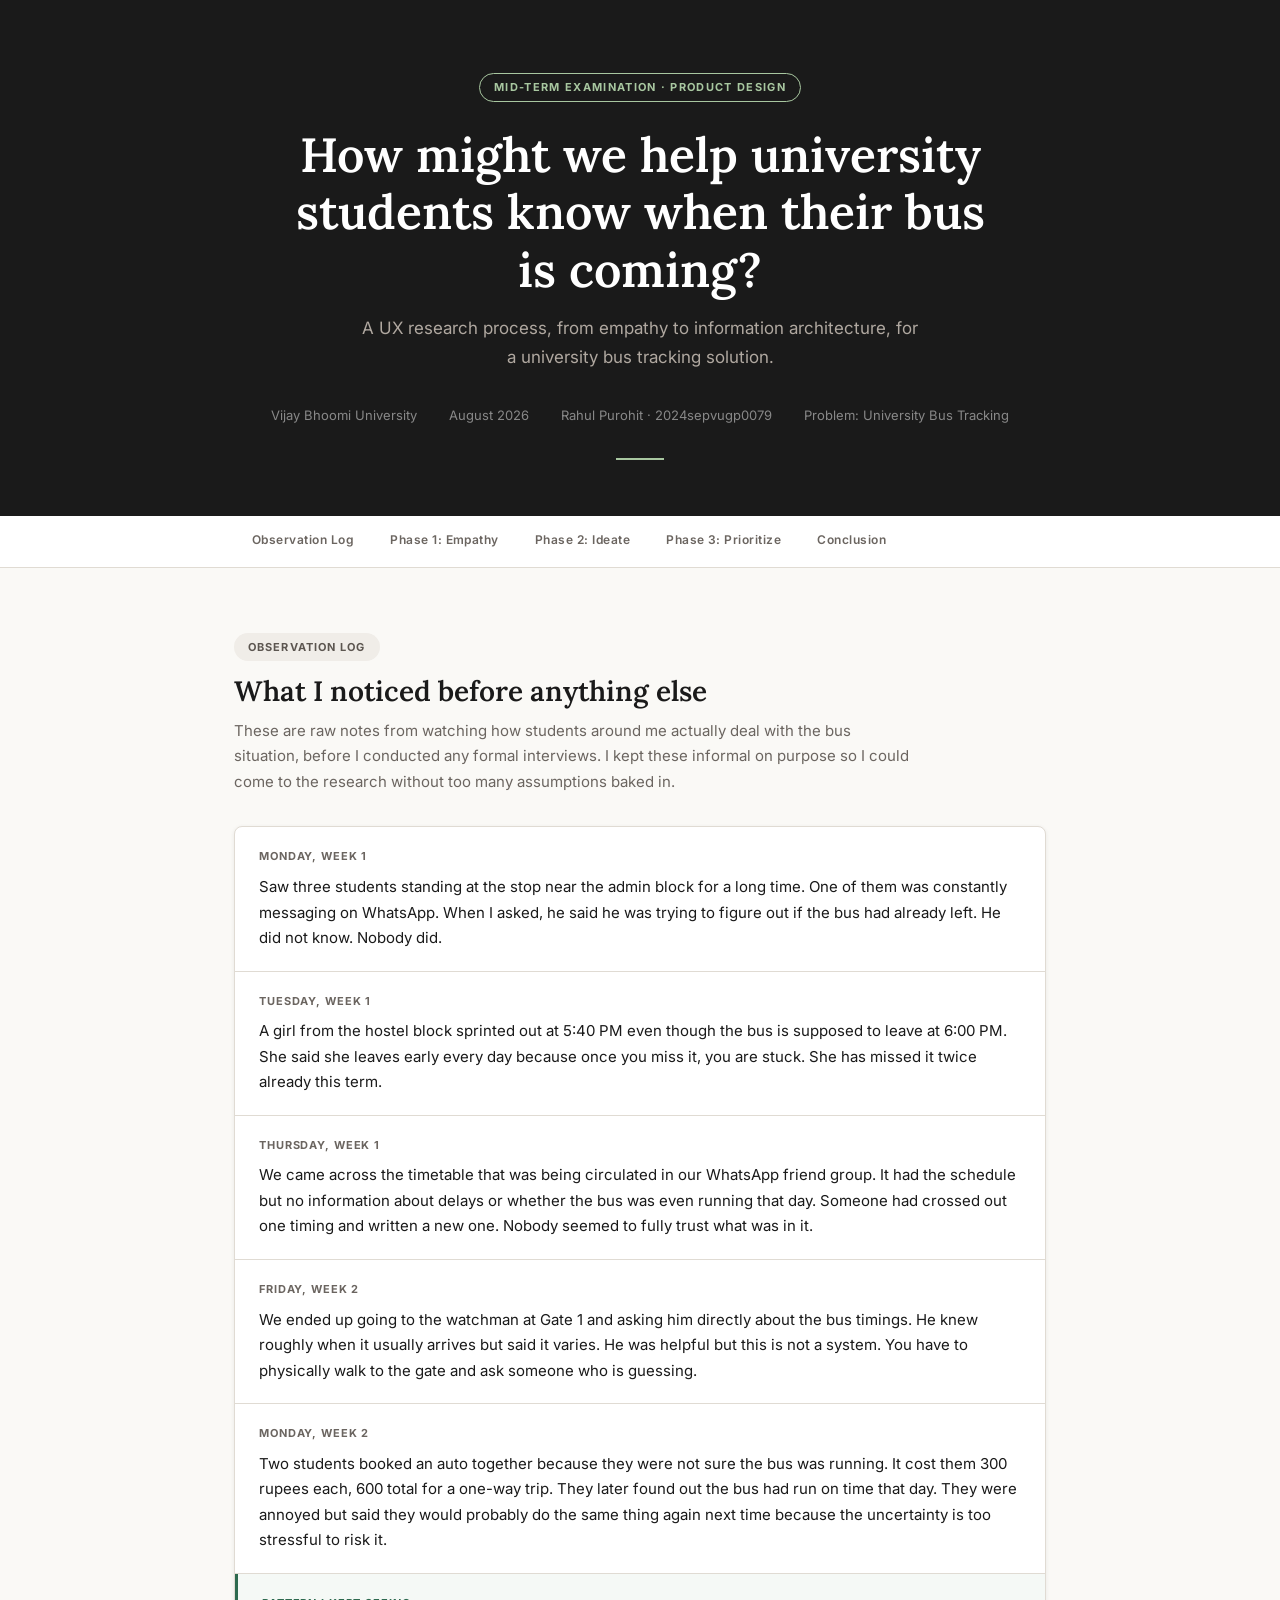
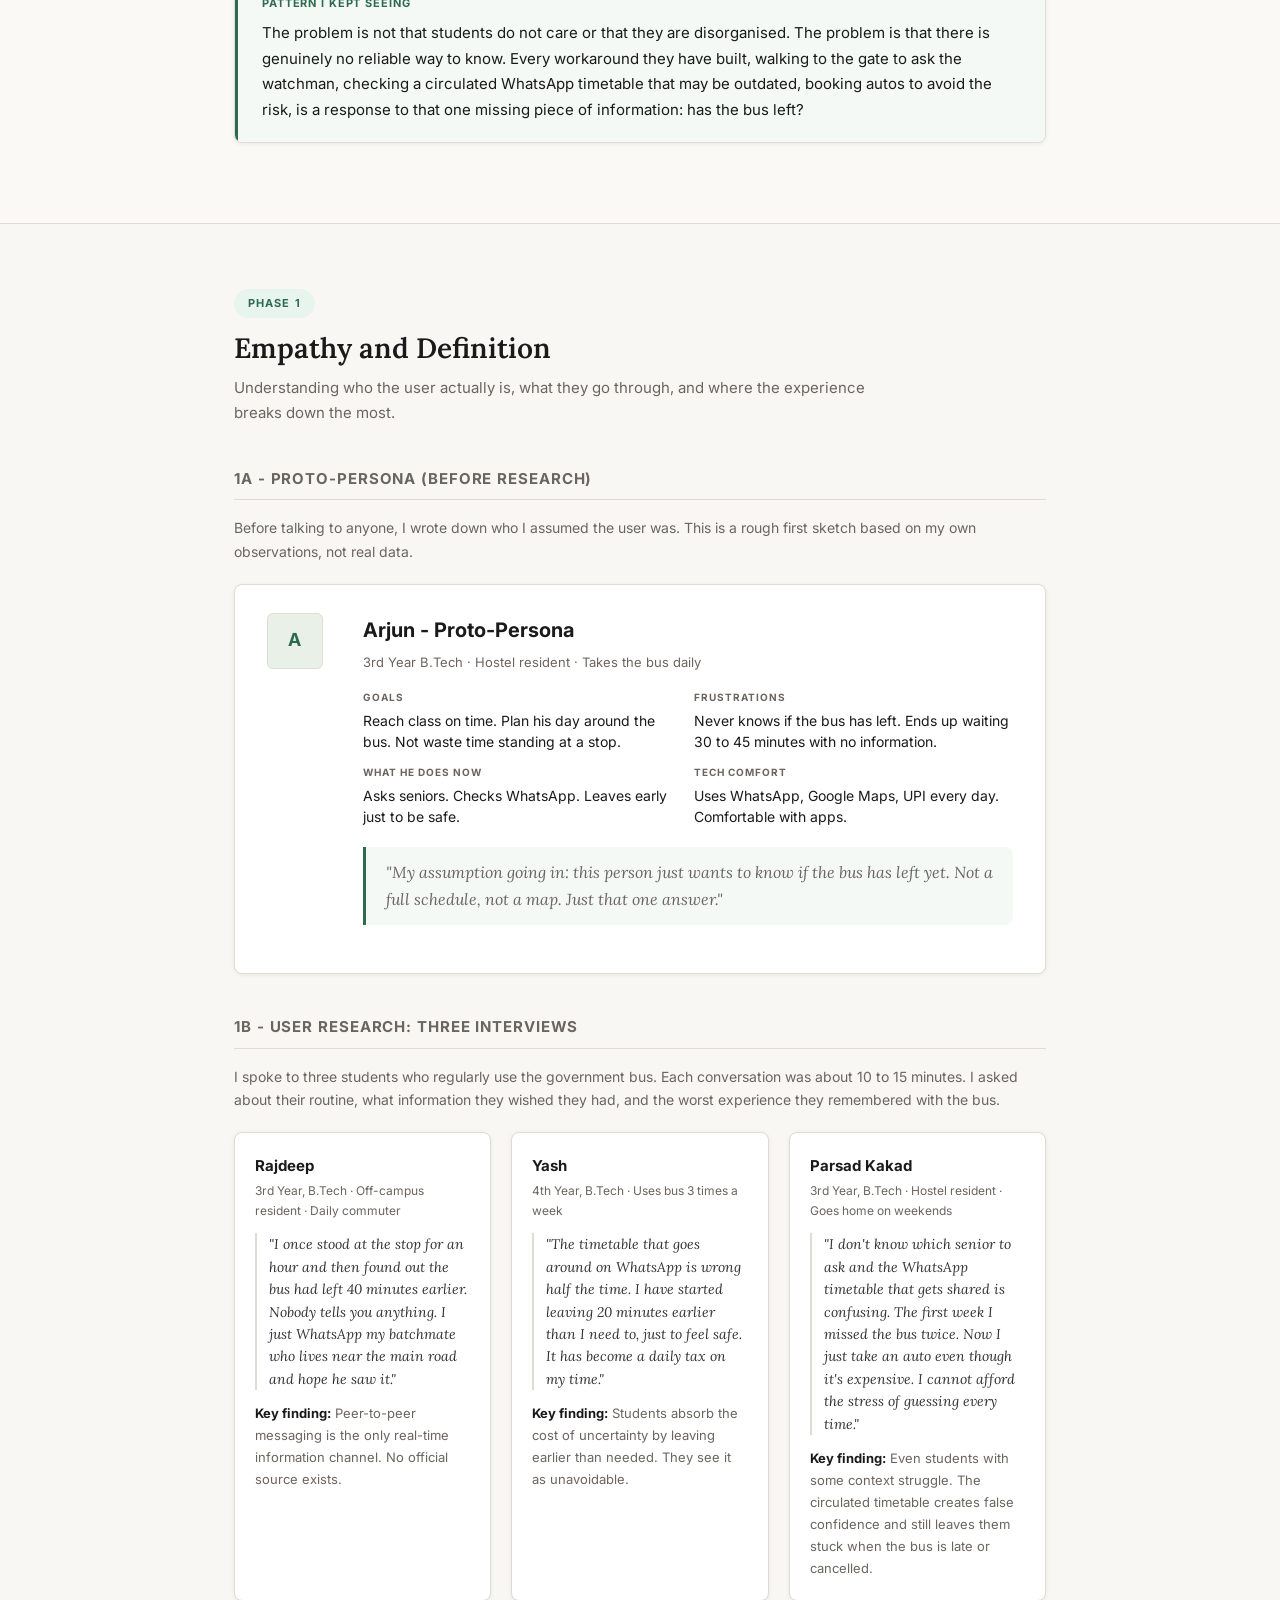
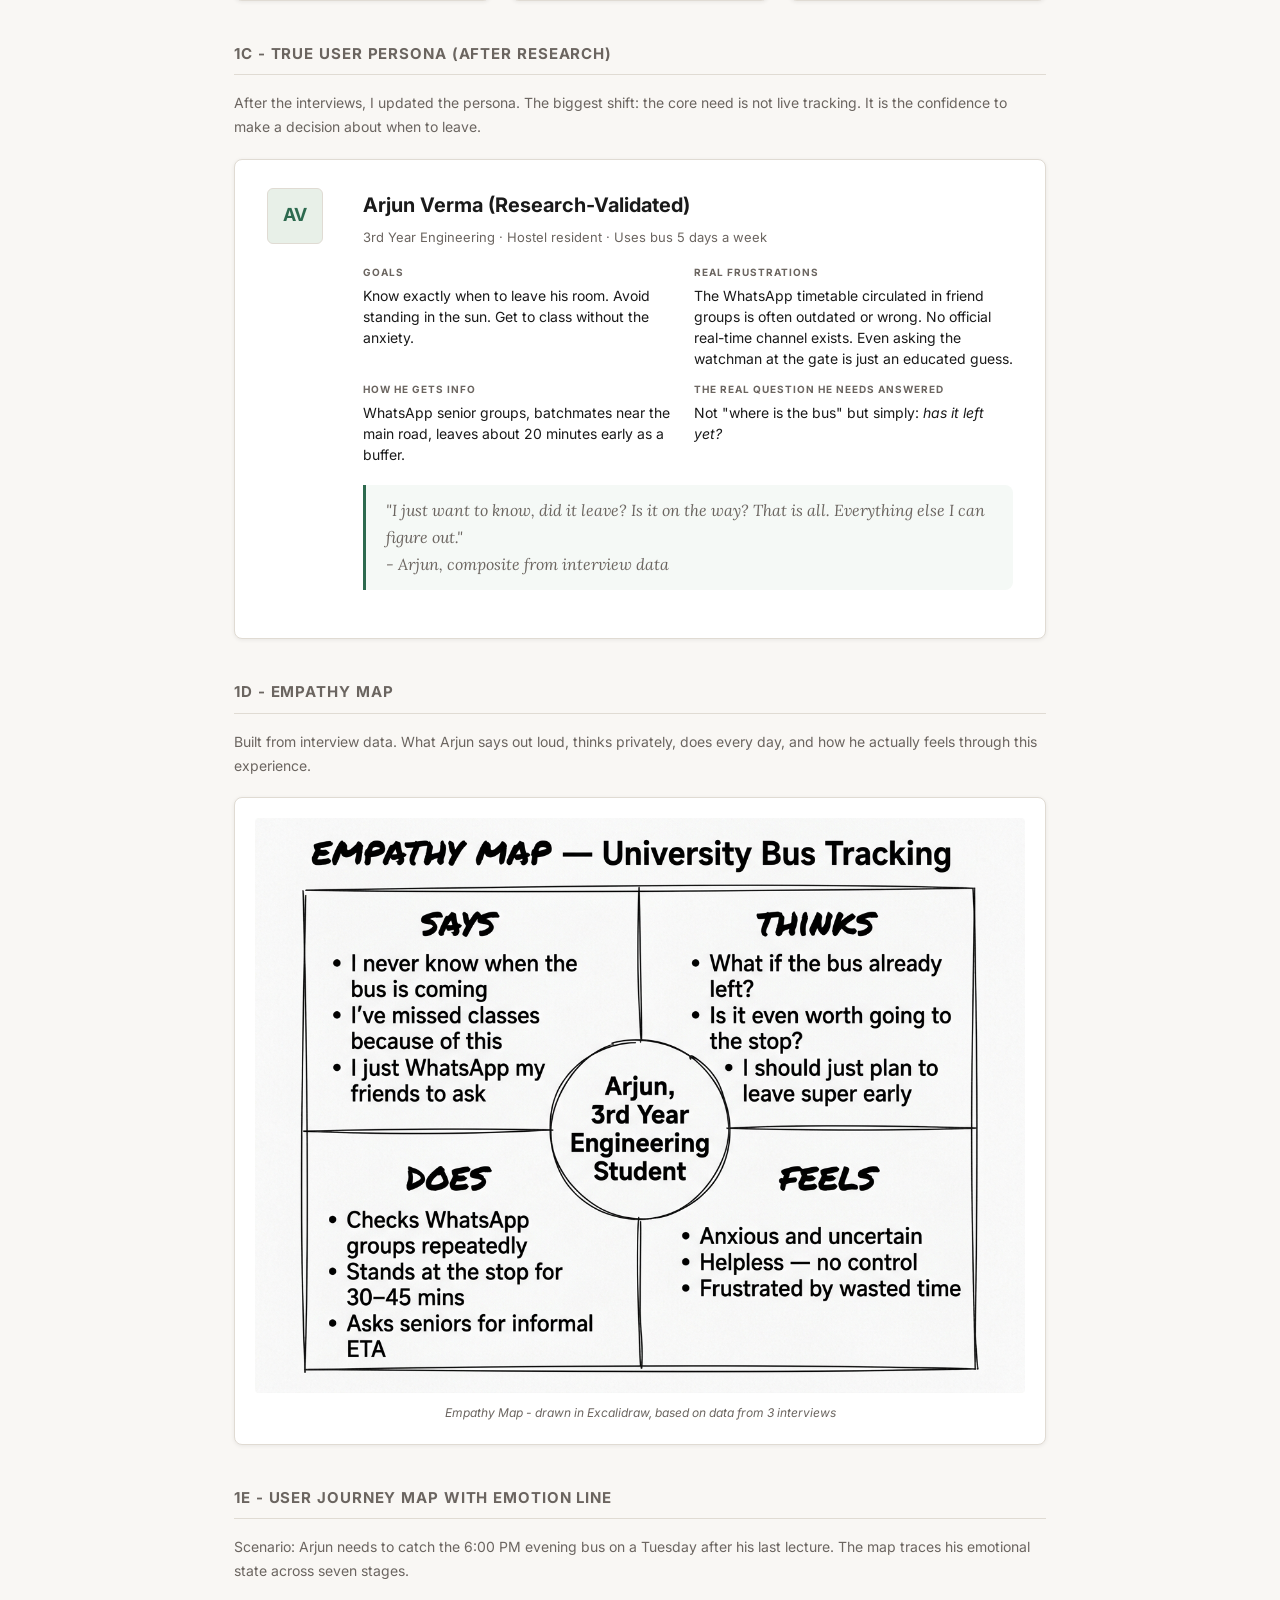
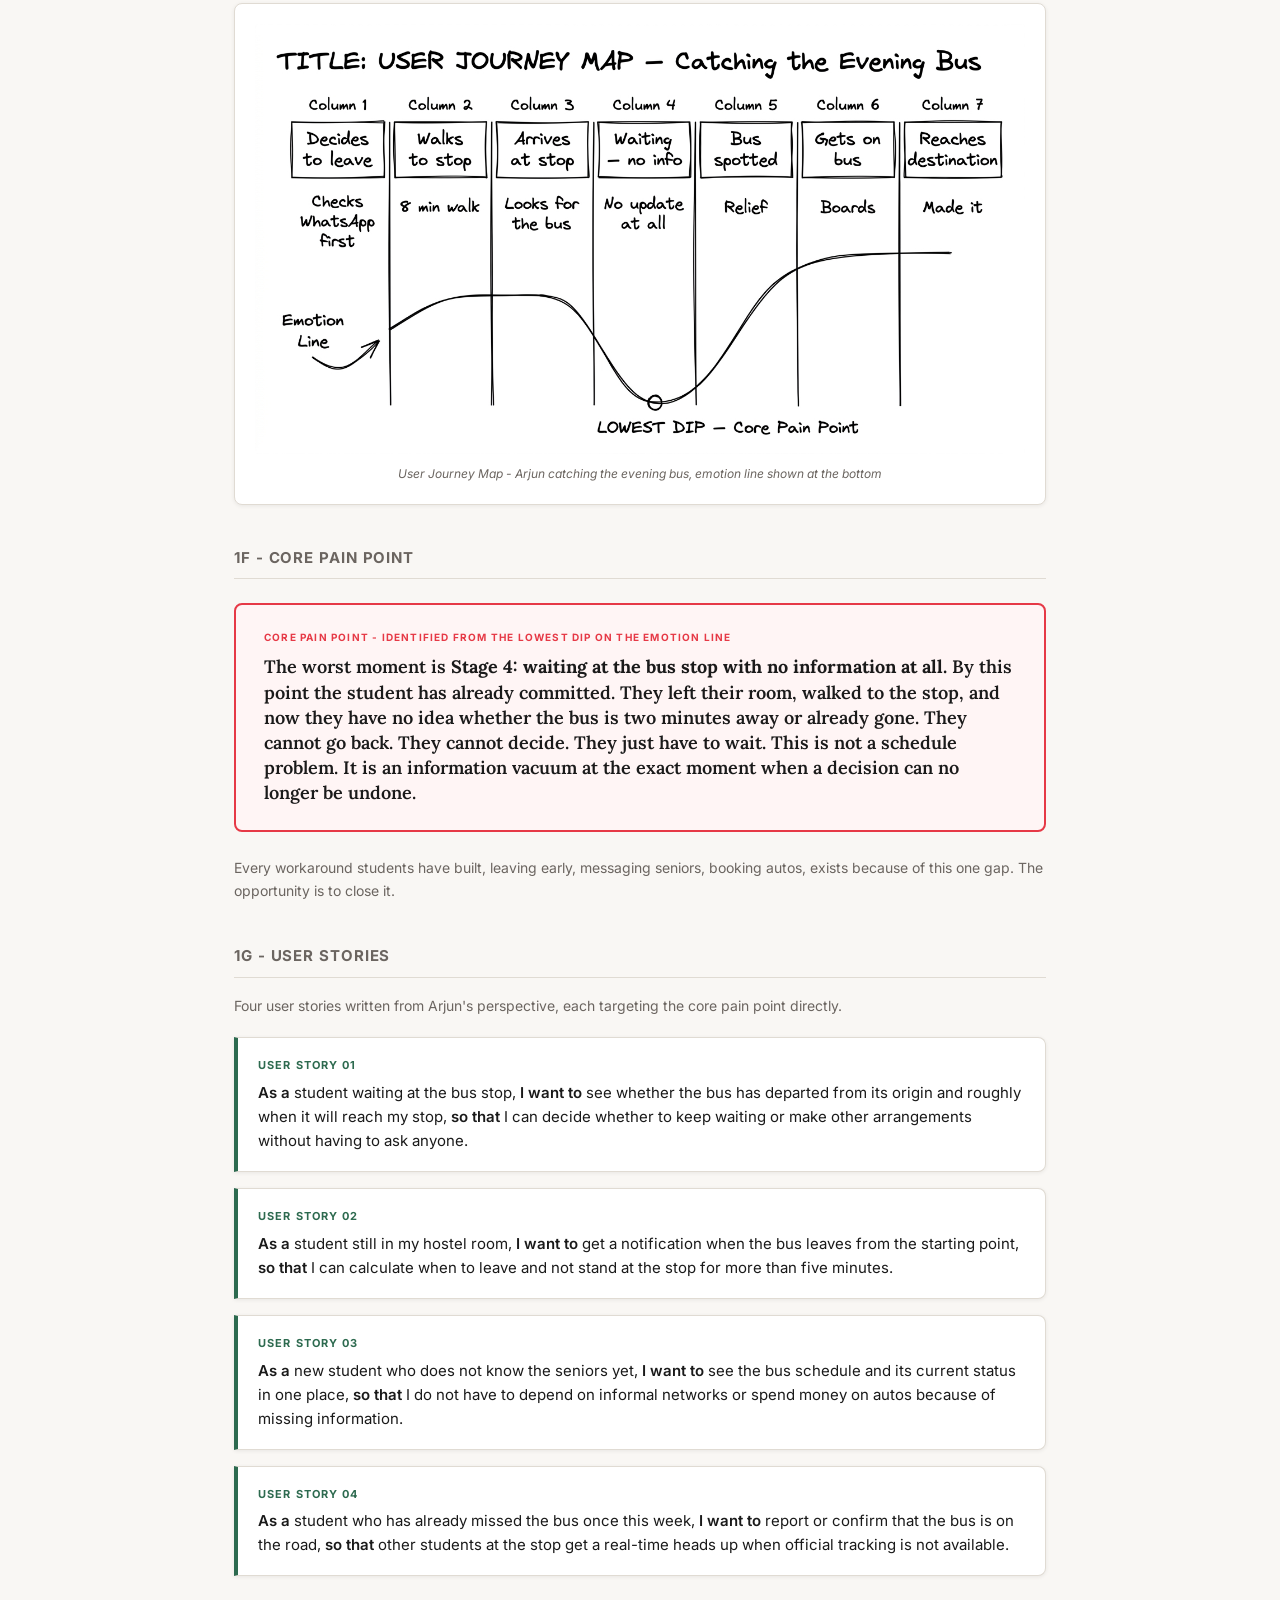
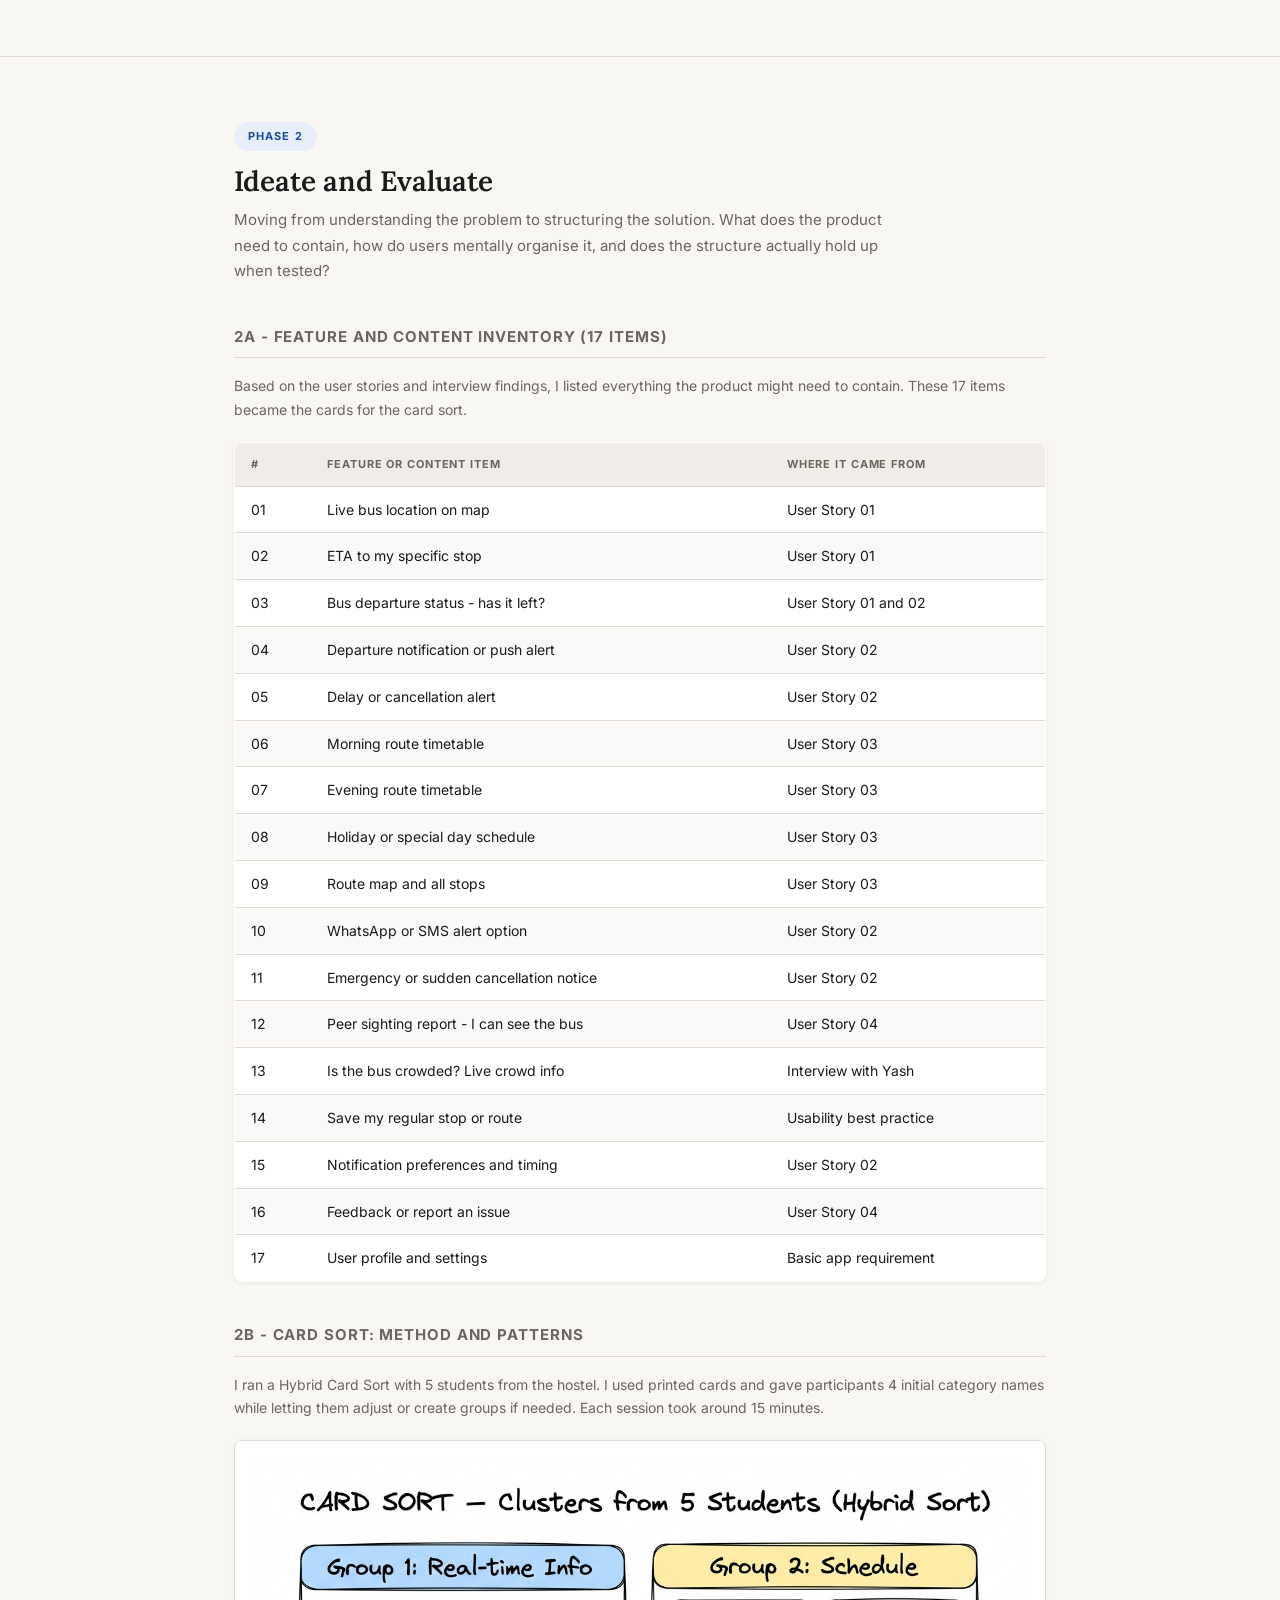
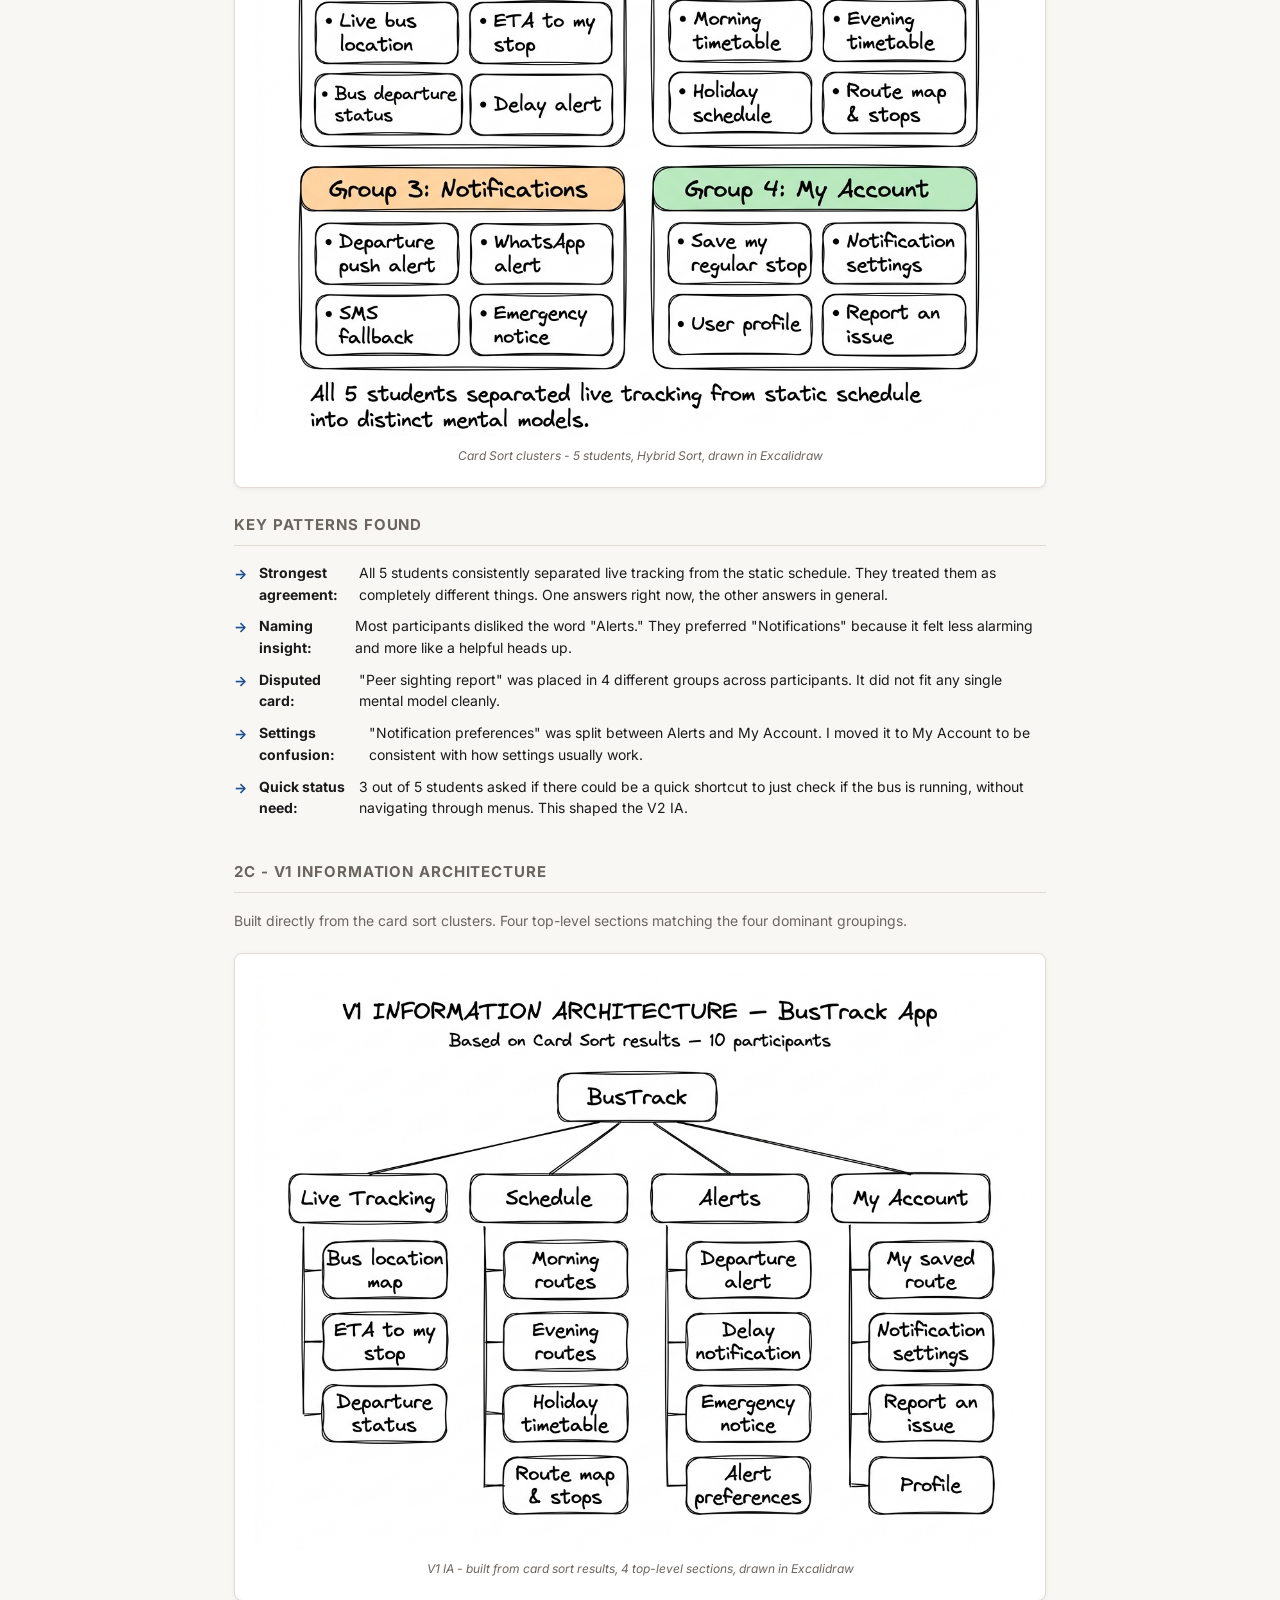
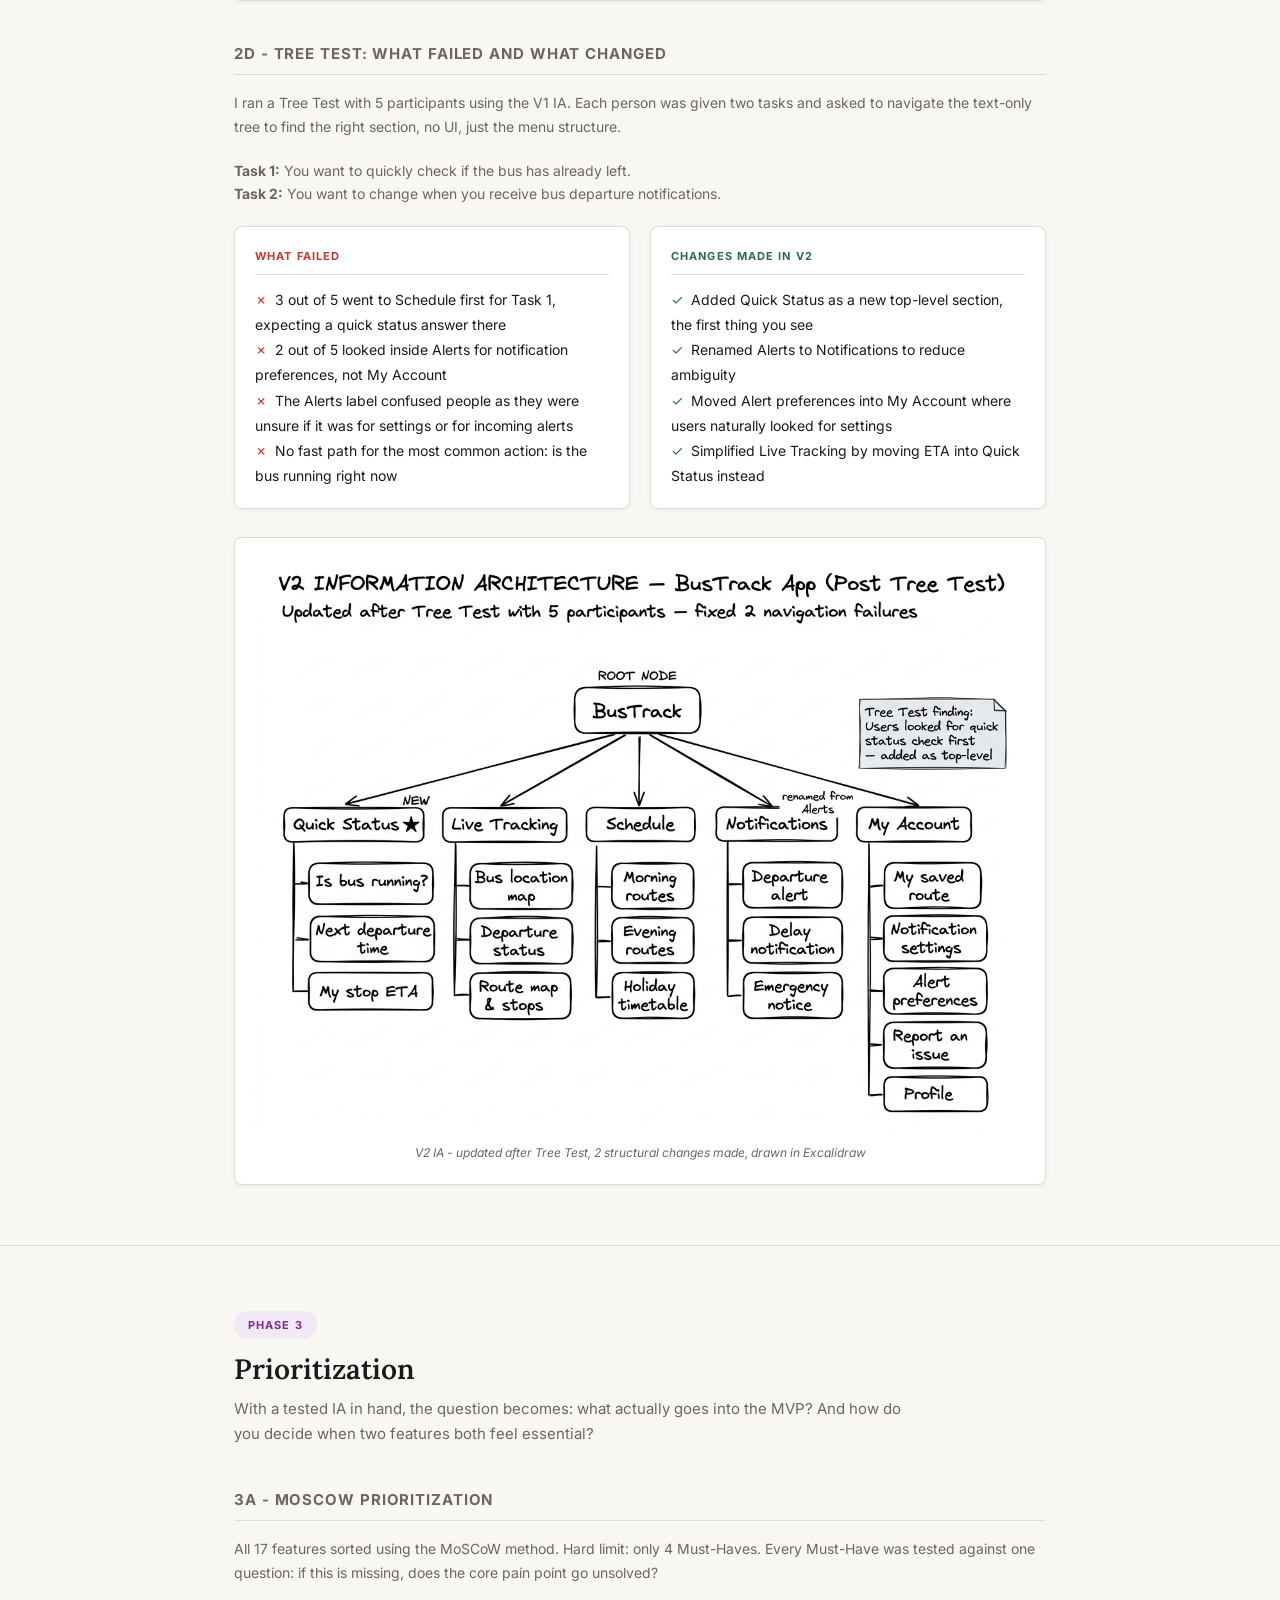
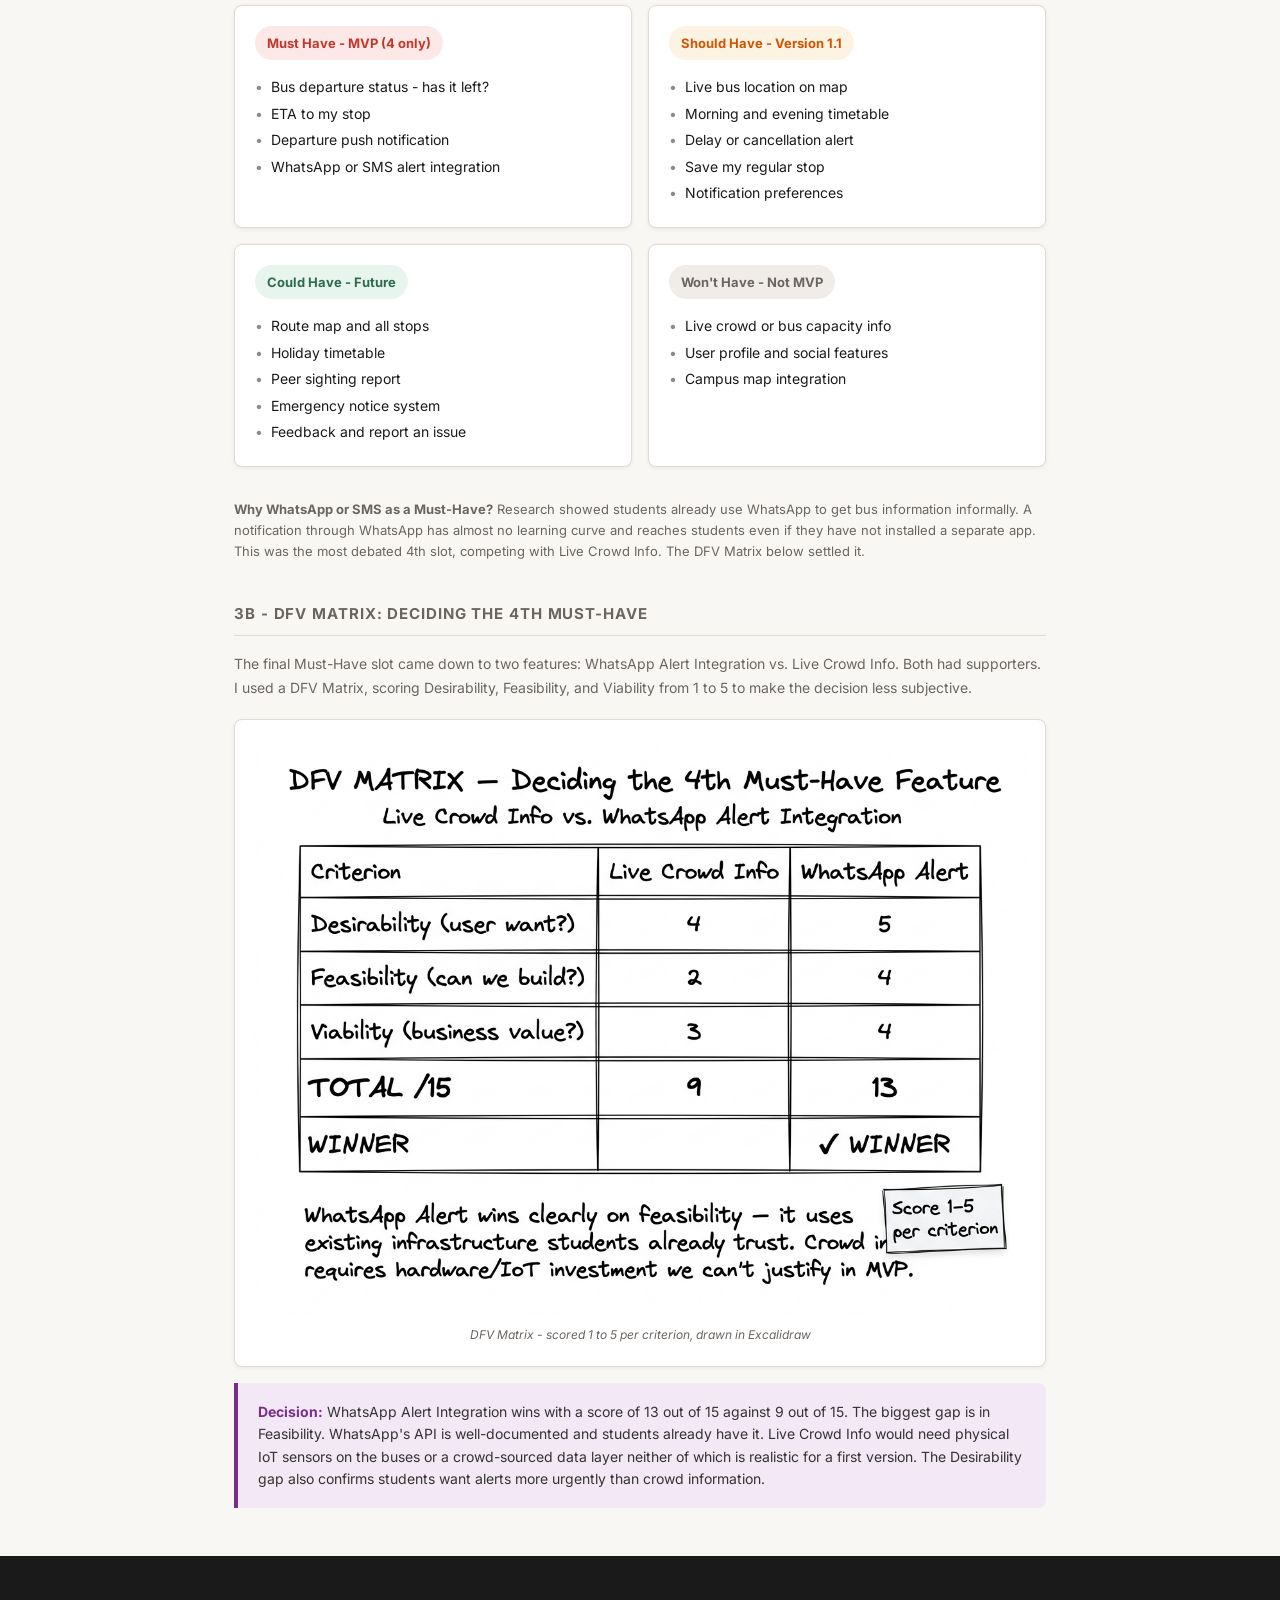
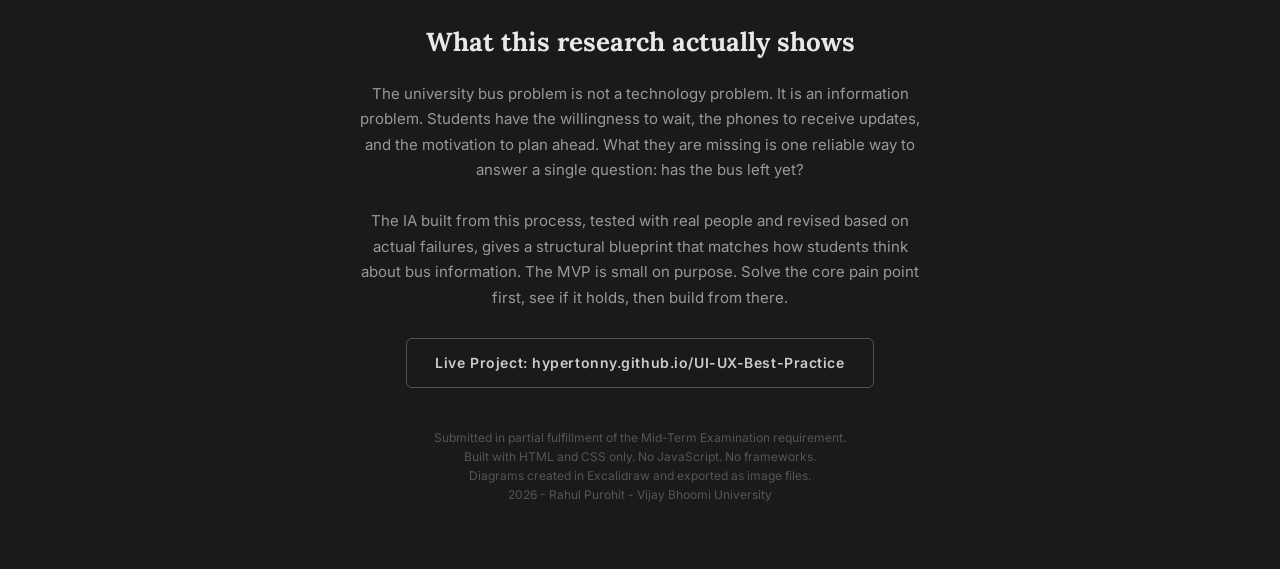
==== commit 2912ec69: "fix: update interviewee names to Rajdeep, Yash, and Parsad Kakad" ====
--- a/index.html
+++ b/index.html
@@ -196,7 +196,7 @@
           </div>
 
           <div class="interview-card">
-            <div class="interview-card__name">Yash Badgur</div>
+            <div class="interview-card__name">Yash</div>
             <div class="interview-card__meta">4th Year, B.Tech · Uses bus 3 times a week</div>
             <blockquote class="interview-card__quote">
               "The timetable that goes around on WhatsApp is wrong half the time. I have started leaving 20 minutes
@@ -209,7 +209,7 @@
           </div>
 
           <div class="interview-card">
-            <div class="interview-card__name">Prasad Kakkar</div>
+            <div class="interview-card__name">Parsad Kakad</div>
             <div class="interview-card__meta">3rd Year, B.Tech · Hostel resident · Goes home on weekends</div>
             <blockquote class="interview-card__quote">
               "I don't know which senior to ask and the WhatsApp timetable that gets shared is confusing.
@@ -455,7 +455,7 @@
             <tr>
               <td>13</td>
               <td>Is the bus crowded? Live crowd info</td>
-              <td>Interview with Yash Badgur</td>
+              <td>Interview with Yash</td>
             </tr>
             <tr>
               <td>14</td>
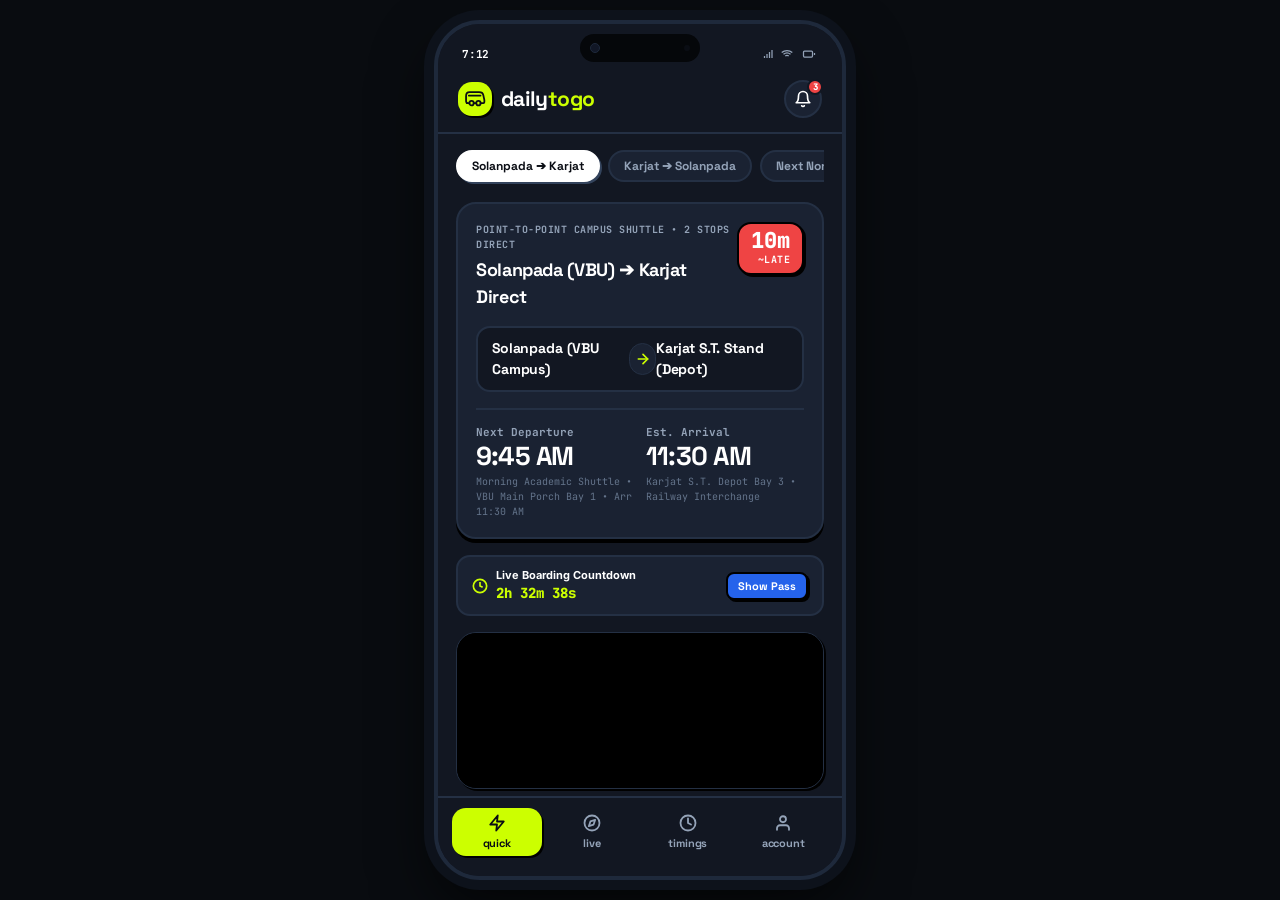
==== commit afc2bf4f: "feat: deploy Dailytogo student transit app to repository root for GitHub Pages" ====
--- a/index.html
+++ b/index.html
@@ -1,709 +1,790 @@
 <!DOCTYPE html>
 <html lang="en">
-
 <head>
-  <meta charset="UTF-8" />
-  <meta name="viewport" content="width=device-width, initial-scale=1.0" />
-  <meta name="description"
-    content="UX Research submission for University Bus Tracking. End-to-end product ideation process covering Empathy, Ideation, and Prioritization phases." />
-  <title>BusTrack - UX Research Mid-Term Submission | Vijay Bhoomi University</title>
-  <link rel="preconnect" href="https://fonts.googleapis.com" />
-  <link rel="preconnect" href="https://fonts.gstatic.com" crossorigin />
-  <link
-    href="https://fonts.googleapis.com/css2?family=Inter:wght@400;500;600;700&family=Lora:ital,wght@0,400;0,600;1,400&display=swap"
-    rel="stylesheet" />
-  <link rel="stylesheet" href="style.css" />
+  <meta charset="UTF-8">
+  <meta name="viewport" content="width=device-width, initial-scale=1.0">
+  <title>Dailytogo — Next-Gen Student Transit & Campus Travel App</title>
+  <meta name="description" content="Production-level UI/UX for Dailytogo, the energetic student-focused campus travel and intercity transit tracking app.">
+  <link rel="preconnect" href="https://fonts.googleapis.com">
+  <link rel="preconnect" href="https://fonts.gstatic.com" crossorigin>
+  <link href="https://fonts.googleapis.com/css2?family=Inter:wght@400;500;600;700&family=JetBrains+Mono:wght@500;700;800&family=Space+Grotesk:wght@600;700;800&display=swap" rel="stylesheet">
+  <link rel="stylesheet" href="styles.css">
 </head>
-
 <body>
 
-  <!-- HERO -->
-  <header class="hero" id="top">
-    <div class="container">
-      <span class="hero__label">Mid-Term Examination · Product Design</span>
-      <h1 class="hero__title">How might we help university students know when their bus is coming?</h1>
-      <p class="hero__subtitle">
-        A UX research process, from empathy to information architecture, for a university bus tracking solution.
-      </p>
-      <div class="hero__meta">
-        <span>Vijay Bhoomi University</span>
-        <span>August 2026</span>
-        <span>Rahul Purohit · 2024sepvugp0079</span>
-        <span>Problem: University Bus Tracking</span>
-      </div>
-      <div class="hero__divider"></div>
-    </div>
-  </header>
-
-  <!-- Sticky Navigation -->
-  <nav class="toc" aria-label="Page navigation">
-    <div class="toc__inner">
-      <a class="toc__link" href="#obs-log">Observation Log</a>
-      <a class="toc__link" href="#phase1">Phase 1: Empathy</a>
-      <a class="toc__link" href="#phase2">Phase 2: Ideate</a>
-      <a class="toc__link" href="#phase3">Phase 3: Prioritize</a>
-      <a class="toc__link" href="#conclusion">Conclusion</a>
-    </div>
-  </nav>
-
-  <main>
-
-    <!-- OBSERVATION LOG -->
-    <section class="phase-section obs-section" id="obs-log">
-      <div class="container">
-
-        <span class="phase-badge phase-badge--obs">Observation Log</span>
-        <h2 class="section-title">What I noticed before anything else</h2>
-        <p class="section-intro">
-          These are raw notes from watching how students around me actually deal with the bus situation, before I
-          conducted any formal interviews. I kept these informal on purpose so I could come to the research without
-          too many assumptions baked in.
-        </p>
-
-        <div class="obs-log">
-
-          <div class="obs-entry">
-            <div class="obs-entry__date">Monday, Week 1</div>
-            <p class="obs-entry__text">
-              Saw three students standing at the stop near the admin block for a long time. One of them was
-              constantly messaging on WhatsApp. When I asked, he said he was trying to figure out if the bus
-              had already left. He did not know. Nobody did.
-            </p>
-          </div>
-
-          <div class="obs-entry">
-            <div class="obs-entry__date">Tuesday, Week 1</div>
-            <p class="obs-entry__text">
-              A girl from the hostel block sprinted out at 5:40 PM even though the bus is supposed to leave
-              at 6:00 PM. She said she leaves early every day because once you miss it, you are stuck. She has
-              missed it twice already this term.
-            </p>
-          </div>
-
-          <div class="obs-entry">
-            <div class="obs-entry__date">Thursday, Week 1</div>
-            <p class="obs-entry__text">
-              We came across the timetable that was being circulated in our WhatsApp friend group. It had the
-              schedule but no information about delays or whether the bus was even running that day. Someone had
-              crossed out one timing and written a new one. Nobody seemed to fully trust what was in it.
-            </p>
-          </div>
-
-          <div class="obs-entry">
-            <div class="obs-entry__date">Friday, Week 2</div>
-            <p class="obs-entry__text">
-              We ended up going to the watchman at Gate 1 and asking him directly about the bus timings.
-              He knew roughly when it usually arrives but said it varies. He was helpful but this is not
-              a system. You have to physically walk to the gate and ask someone who is guessing.
-            </p>
-          </div>
-
-          <div class="obs-entry">
-            <div class="obs-entry__date">Monday, Week 2</div>
-            <p class="obs-entry__text">
-              Two students booked an auto together because they were not sure the bus was running. It cost
-              them 300 rupees each, 600 total for a one-way trip. They later found out the bus had run on
-              time that day. They were annoyed but said they would probably do the same thing again next time
-              because the uncertainty is too stressful to risk it.
-            </p>
-          </div>
-
-          <div class="obs-entry obs-entry--highlight">
-            <div class="obs-entry__date">Pattern I kept seeing</div>
-            <p class="obs-entry__text">
-              The problem is not that students do not care or that they are disorganised. The problem is that
-              there is genuinely no reliable way to know. Every workaround they have built, walking to the gate
-              to ask the watchman, checking a circulated WhatsApp timetable that may be outdated, booking autos
-              to avoid the risk, is a response to that one missing piece of information: has the bus left?
-            </p>
-          </div>
-
+  <div class="studio-wrapper">
+
+    <!-- Mobile Device Frame Container -->
+    <main class="phone-viewport-container">
+      <div class="phone-device" role="region" aria-label="DailyToGo Mobile Application">
+        
+        <!-- Hardware Island & Front Sensors -->
+        <div class="phone-notch-island" aria-hidden="true">
+          <div class="island-camera-lens"></div>
+          <div class="island-sensor"></div>
         </div>
 
-      </div>
-    </section>
-
-
-    <!-- PHASE 1: EMPATHY AND DEFINITION -->
-    <section class="phase-section" id="phase1">
-      <div class="container">
-
-        <span class="phase-badge phase-badge--1">Phase 1</span>
-        <h2 class="section-title">Empathy and Definition</h2>
-        <p class="section-intro">
-          Understanding who the user actually is, what they go through, and where the experience breaks down the most.
-        </p>
-
-        <!-- 1A: Proto-Persona -->
-        <h3 class="subsection-title">1A - Proto-Persona (Before Research)</h3>
-        <p class="text-muted mt-8" style="margin-bottom:20px;">
-          Before talking to anyone, I wrote down who I assumed the user was. This is a rough first sketch based on
-          my own observations, not real data.
-        </p>
-
-        <div class="persona-card">
-          <div class="persona-initials">A</div>
-          <div class="persona-body">
-            <div class="persona-name">Arjun - Proto-Persona</div>
-            <div class="persona-tagline">3rd Year B.Tech · Hostel resident · Takes the bus daily</div>
-            <div class="persona-grid">
-              <div class="persona-block">
-                <label>Goals</label>
-                <p>Reach class on time. Plan his day around the bus. Not waste time standing at a stop.</p>
-              </div>
-              <div class="persona-block">
-                <label>Frustrations</label>
-                <p>Never knows if the bus has left. Ends up waiting 30 to 45 minutes with no information.</p>
-              </div>
-              <div class="persona-block">
-                <label>What he does now</label>
-                <p>Asks seniors. Checks WhatsApp. Leaves early just to be safe.</p>
-              </div>
-              <div class="persona-block">
-                <label>Tech comfort</label>
-                <p>Uses WhatsApp, Google Maps, UPI every day. Comfortable with apps.</p>
-              </div>
-            </div>
-            <blockquote class="persona-quote">
-              "My assumption going in: this person just wants to know if the bus has left yet. Not a full schedule,
-              not a map. Just that one answer."
-            </blockquote>
+        <!-- Mobile OS Status Bar -->
+        <div class="phone-status-bar" aria-hidden="true">
+          <span class="status-time" id="phoneStatusTime">9:41</span>
+          <div class="status-indicators">
+            <!-- 5G Signal SVG -->
+            <svg width="14" height="12" viewBox="0 0 24 24" fill="none" stroke="currentColor" stroke-width="2.5"><path d="M2 20h.01"/><path d="M7 20v-4"/><path d="M12 20v-8"/><path d="M17 20V8"/><path d="M22 20V4"/></svg>
+            <!-- Wifi SVG -->
+            <svg width="14" height="12" viewBox="0 0 24 24" fill="none" stroke="currentColor" stroke-width="2.5"><path d="M5 12.55a11 11 0 0 1 14.08 0"/><path d="M1.42 9a16 16 0 0 1 21.16 0"/><path d="M8.53 16.11a6 6 0 0 1 6.95 0"/><line x1="12" y1="20" x2="12.01" y2="20"/></svg>
+            <!-- Battery SVG -->
+            <svg width="18" height="12" viewBox="0 0 24 24" fill="none" stroke="currentColor" stroke-width="2.5"><rect x="1" y="6" width="18" height="12" rx="2" ry="2"/><line x1="23" y1="10" x2="23" y2="14"/></svg>
           </div>
         </div>
 
-
-        <!-- 1B: User Research -->
-        <h3 class="subsection-title">1B - User Research: Three Interviews</h3>
-        <p class="text-muted mt-8" style="margin-bottom:20px;">
-          I spoke to three students who regularly use the government bus. Each conversation was about 10 to 15 minutes.
-          I asked about their routine, what information they wished they had, and the worst experience they remembered
-          with the bus.
-        </p>
-
-        <div class="interview-grid">
-
-          <div class="interview-card">
-            <div class="interview-card__name">Rajdeep</div>
-            <div class="interview-card__meta">3rd Year, B.Tech · Off-campus resident · Daily commuter</div>
-            <blockquote class="interview-card__quote">
-              "I once stood at the stop for an hour and then found out the bus had left 40 minutes earlier.
-              Nobody tells you anything. I just WhatsApp my batchmate who lives near the main road and hope he saw it."
-            </blockquote>
-            <p class="interview-card__finding">
-              <strong>Key finding:</strong> Peer-to-peer messaging is the only real-time information channel.
-              No official source exists.
-            </p>
+        <!-- Application Top Header (Persistent) -->
+        <header class="app-header">
+          <div class="brand-header-group">
+            <div class="brand-symbol" aria-hidden="true">
+              <!-- redBus-inspired Rounded Bus Glyph Mark SVG -->
+              <svg width="22" height="22" viewBox="0 0 32 32" fill="none" stroke="currentColor" stroke-width="2.6" stroke-linecap="round" stroke-linejoin="round">
+                <path d="M4 22 H8 M14 22 H18 M24 22 H28 C29.5 22 30 20 29.5 17 L28 10 C27.5 7.5 25 6 22 6 H8 C4.5 6 3 8 3 12 L3 19 C3 21 4 22 6 22"/>
+                <circle cx="11" cy="22" r="3.2"/>
+                <circle cx="21" cy="22" r="3.2"/>
+                <path d="M7 11 H24"/>
+              </svg>
+            </div>
+            <h1 class="brand-title">Daily<span>togo</span></h1>
           </div>
 
-          <div class="interview-card">
-            <div class="interview-card__name">Yash</div>
-            <div class="interview-card__meta">4th Year, B.Tech · Uses bus 3 times a week</div>
-            <blockquote class="interview-card__quote">
-              "The timetable that goes around on WhatsApp is wrong half the time. I have started leaving 20 minutes
-              earlier than I need to, just to feel safe. It has become a daily tax on my time."
-            </blockquote>
-            <p class="interview-card__finding">
-              <strong>Key finding:</strong> Students absorb the cost of uncertainty by leaving earlier than needed.
-              They see it as unavoidable.
-            </p>
-          </div>
-
-          <div class="interview-card">
-            <div class="interview-card__name">Parsad Kakad</div>
-            <div class="interview-card__meta">3rd Year, B.Tech · Hostel resident · Goes home on weekends</div>
-            <blockquote class="interview-card__quote">
-              "I don't know which senior to ask and the WhatsApp timetable that gets shared is confusing.
-              The first week I missed the bus twice. Now I just take an auto even though it's expensive.
-              I cannot afford the stress of guessing every time."
-            </blockquote>
-            <p class="interview-card__finding">
-              <strong>Key finding:</strong> Even students with some context struggle. The circulated
-              timetable creates false confidence and still leaves them stuck when the bus is late or cancelled.
-            </p>
-          </div>
+          <!-- Top Bell Notification Icon (from Wireframe) -->
+          <button type="button" class="header-action-btn" id="headerBellBtn" aria-label="Open Notifications">
+            <svg width="18" height="18" viewBox="0 0 24 24" fill="none" stroke="currentColor" stroke-width="2.2" stroke-linecap="round" stroke-linejoin="round">
+              <path d="M18 8A6 6 0 0 0 6 8c0 7-3 9-3 9h18s-3-2-3-9"/>
+              <path d="M13.73 21a2 2 0 0 1-3.46 0"/>
+            </svg>
+            <span class="notif-badge-pill" id="notifBadge" aria-label="3 new notifications">3</span>
+          </button>
+        </header>
+
+        <!-- Main Screen Scroll Area -->
+        <div class="screens-viewport">
+
+          <!-- ==========================================================
+               SCREEN 1: QUICK (WIREFRAME 1)
+               ========================================================== -->
+          <section class="app-screen active" id="screen-quick" aria-label="Quick Overview">
+            
+            <!-- Horizontal Route Destination Selector (2-Stop Point-to-Point Shuttle) -->
+            <div class="routes-scroller" role="tablist" aria-label="Campus Transit Corridors">
+              <button type="button" class="route-chip active" data-route="solanpada-karjat" role="tab" aria-selected="true">Solanpada ➔ Karjat</button>
+              <button type="button" class="route-chip" data-route="karjat-solanpada" role="tab">Karjat ➔ Solanpada</button>
+              <button type="button" class="route-chip" data-route="next-shuttle" role="tab">Next Non-Stop</button>
+              <button type="button" class="route-chip" data-route="night-run" role="tab">Night Exam Direct</button>
+            </div>
+
+            <!-- Main Hero Card with Wireframe "10m ~late" Status -->
+            <div class="transit-hero-card">
+              <div class="hero-top-row">
+                <div class="route-badge-container">
+                  <span class="route-label-sub" id="heroRouteSub">POINT-TO-POINT CAMPUS SHUTTLE • 2 STOPS DIRECT</span>
+                  <div class="route-title-main" id="heroRouteTitle">Solanpada (VBU) ➔ Karjat Direct</div>
+                </div>
+
+                <!-- Wireframe "10m ~late" Badge -->
+                <div class="late-status-badge" id="lateStatusBadge" role="status">
+                  <div class="late-time" id="lateTimeText">10m</div>
+                  <div class="late-label" id="lateLabelText">~late</div>
+                </div>
+              </div>
+
+              <!-- Origin -> Destination Selector (VBU Campus <-> Karjat S.T. Stand) -->
+              <div class="origin-dest-bar">
+                <div class="station-pill" id="originStation">Solanpada (VBU Campus)</div>
+                <button type="button" class="swap-route-btn" id="swapRouteBtn" aria-label="Swap Origin and Destination">
+                  <svg width="16" height="16" viewBox="0 0 24 24" fill="none" stroke="currentColor" stroke-width="2.5" stroke-linecap="round" stroke-linejoin="round">
+                    <line x1="5" y1="12" x2="19" y2="12"/>
+                    <polyline points="12 5 19 12 12 19"/>
+                  </svg>
+                </button>
+                <div class="station-pill" id="destStation">Karjat S.T. Stand (Depot)</div>
+              </div>
+
+              <!-- Departure and Estimated Arrival Grid -->
+              <div class="departure-arrival-grid">
+                <div class="metric-col">
+                  <span class="metric-label">Next Departure</span>
+                  <span class="metric-val" id="nextDepVal">2:15 PM</span>
+                  <span class="metric-sub" id="originSubVal">VBU Main Porch Bay 1</span>
+                </div>
+                <div class="metric-col">
+                  <span class="metric-label">Est. Arrival</span>
+                  <span class="metric-val" id="estArrVal">3:00 PM</span>
+                  <span class="metric-sub" id="destSubVal">Karjat Depot Bay 3</span>
+                </div>
+              </div>
+            </div>
+
+            <!-- Live Departure Countdown Ticker -->
+            <div class="countdown-pill-banner">
+              <div class="countdown-left">
+                <svg class="live-beacon-icon" width="16" height="16" viewBox="0 0 24 24" fill="none" stroke="currentColor" stroke-width="2.5"><circle cx="12" cy="12" r="10"/><polyline points="12 6 12 12 16 14"/></svg>
+                <div>
+                  <div style="font-size: 11px; font-weight: 700; color: var(--text-main);">Live Boarding Countdown</div>
+                  <div class="countdown-digits" id="liveCountdownTimer">Boarding in 18m</div>
+                </div>
+              </div>
+              <button type="button" class="quick-action-cta" onclick="alert('Student VBU Bus Pass Verified! Ready for boarding at Solanpada gate.')">
+                Show Pass
+              </button>
+            </div>
+
+            <!-- Campus Shuttle Live Video -->
+            <div class="animation-slot-wrapper">
+              <div class="transit-video-frame">
+                <video id="heroTransitVideo" class="transit-slot-video" autoplay loop muted playsinline preload="auto">
+                  <source id="heroVideoSource" src="bus to karjat.MP4" type="video/mp4">
+                </video>
+              </div>
+            </div>
+
+          </section>
+
+          <!-- ==========================================================
+               SCREEN 2: LIVE MAP & STOPS TIMELINE (WIREFRAME 2 & 6)
+               ========================================================== -->
+          <section class="app-screen" id="screen-live" aria-label="Live Bus Tracking">
+
+            <!-- Interactive Live Map Canvas Container -->
+            <div class="live-map-card">
+
+              <!-- Map Background Radar SVG Graphic (Direct 2-Stop Corridor) -->
+              <svg class="map-svg-grid" viewBox="0 0 380 250" fill="none" preserveAspectRatio="none">
+                <!-- Stylized Solid Map Streets (NO GRADIENTS) -->
+                <rect width="380" height="250" fill="#0D121B"/>
+                <path d="M0 60 H380 M0 140 H380 M0 210 H380" stroke="#1A2232" stroke-width="14"/>
+                <path d="M90 0 V250 M220 0 V250 M320 0 V250" stroke="#1A2232" stroke-width="14"/>
+                
+                <!-- Scenic River & Ghat Land Contours -->
+                <path d="M-20 180 Q100 130 200 190 T390 120" stroke="#152136" stroke-width="26"/>
+                
+                <!-- Direct Non-Stop Route Line connecting Karjat to Solanpada -->
+                <path d="M50 190 L130 150 L220 120 L320 70" stroke="#0091EA" stroke-width="6" stroke-linecap="round" stroke-linejoin="round"/>
+                
+                <!-- Stop 1: Karjat Station Pin -->
+                <circle cx="50" cy="190" r="8" fill="#10B981" stroke="#FFFFFF" stroke-width="3"/>
+                <text x="50" y="215" fill="#FFFFFF" font-family="'JetBrains Mono', monospace" font-size="10" font-weight="700" text-anchor="middle">Karjat Station</text>
+                
+                <!-- Stop 2: Solanpada (VBU Campus) Pin -->
+                <circle cx="320" cy="70" r="8" fill="#CCFF00" stroke="#000000" stroke-width="3"/>
+                <text x="315" y="52" fill="#CCFF00" font-family="'JetBrains Mono', monospace" font-size="10" font-weight="800" text-anchor="middle">Solanpada (VBU)</text>
+
+                <!-- Live Direct Transit Bus moving along the route -->
+                <g transform="translate(195, 128)">
+                  <circle cx="0" cy="0" r="16" fill="#0091EA" opacity="0.3">
+                    <animate attributeName="r" values="10;22;10" dur="2s" repeatCount="indefinite"/>
+                  </circle>
+                  <circle cx="0" cy="0" r="9" fill="#0091EA" stroke="#FFFFFF" stroke-width="2.5"/>
+                  <!-- Mini bus glyph inside marker -->
+                  <rect x="-4" y="-3" width="8" height="6" rx="1" fill="#FFA000"/>
+                </g>
+              </svg>
+
+              <!-- Map Header Overlay -->
+              <div class="map-header-overlay">
+                <div class="bus-status-tag">
+                  <span class="brand-dot"></span>
+                  <span>Shuttle VBU-01 • Direct Non-Stop</span>
+                </div>
+                <div class="bus-speed-badge" id="liveSpeedVal">48 km/h</div>
+              </div>
+
+              <!-- Map Bottom Refresh Button (Matching Wireframe: 'refresh') -->
+              <div class="map-bottom-controls">
+                <button type="button" class="btn-wireframe-refresh" id="mapRefreshBtn">
+                  <svg width="13" height="13" viewBox="0 0 24 24" fill="none" stroke="currentColor" stroke-width="2.5" stroke-linecap="round" stroke-linejoin="round">
+                    <path d="M21.5 2v6h-6M21.34 15.57a10 10 0 1 1-.57-8.38l5.67-5.67"/>
+                  </svg>
+                  <span>refresh</span>
+                </button>
+              </div>
+
+              <!-- MAP ERROR / EMPTY STATE OVERLAY (From Wireframe 6: "Turn location on to enable map preview") -->
+              <div class="map-disabled-state" id="mapDisabledState">
+                <div class="disabled-icon-box">
+                  <svg width="24" height="24" viewBox="0 0 24 24" fill="none" stroke="currentColor" stroke-width="2.5" stroke-linecap="round" stroke-linejoin="round">
+                    <line x1="1" y1="1" x2="23" y2="23"/>
+                    <path d="M21 10c0 7-9 13-9 13s-1.87-1.25-3.6-3.15"/>
+                    <path d="M12.97 4.07A8.72 8.72 0 0 1 21 10c0 1.25-.3 2.45-.84 3.52"/>
+                    <circle cx="12" cy="10" r="3"/>
+                  </svg>
+                </div>
+                <p class="disabled-title">Turn location on to enable map preview</p>
+                <button type="button" class="btn-error-retry" id="errorRetryBtn">
+                  <svg width="13" height="13" viewBox="0 0 24 24" fill="none" stroke="currentColor" stroke-width="2.5"><path d="M21.5 2v6h-6M21.34 15.57a10 10 0 1 1-.57-8.38l5.67-5.67"/></svg>
+                  Error retry
+                </button>
+              </div>
+
+            </div>
+
+            <!-- Live Transit Video Feed -->
+            <div class="animation-slot-wrapper">
+              <div class="transit-video-frame">
+                <video id="liveHighwayVideo" class="transit-slot-video" autoplay loop muted playsinline preload="auto">
+                  <source src="bus to solanpada.MP4" type="video/mp4">
+                </video>
+              </div>
+            </div>
+
+            <!-- Route Stop Progression Timeline (Pure 2-Stop Direct Route: Karjat ⇄ Solanpada) -->
+            <div class="route-stops-card">
+              <div class="stops-card-title">
+                <span>Direct Route Progression</span>
+                <span class="stops-card-badge" style="background-color: var(--brand-primary); color: #FFFFFF;">2 Stops Direct</span>
+              </div>
+
+              <!-- Point-to-Point Banner -->
+              <div style="background-color: var(--bg-surface); border: 1px solid var(--border-subtle); border-radius: var(--radius-sm); padding: 8px 12px; margin-bottom: 12px; display: flex; align-items: center; justify-content: space-between;">
+                <span style="font-family: var(--font-mono); font-size: 11px; font-weight: 700; color: var(--accent-volt);">
+                  POINT-TO-POINT CAMPUS SHUTTLE
+                </span>
+                <span style="font-family: var(--font-mono); font-size: 10px; color: var(--text-dim);">
+                  No intermediate stops
+                </span>
+              </div>
+
+              <div class="timeline-stops-list">
+                
+                <!-- Stop 1: Departure Terminal -->
+                <div class="timeline-stop-item completed">
+                  <div class="stop-left-group">
+                    <span class="stop-marker-dot" style="background-color: #10B981; border-color: #FFFFFF;"></span>
+                    <div>
+                      <div class="stop-name" id="timelineOriginName">Solanpada ST Bus Stop</div>
+                      <div class="stop-type-sub" id="timelineOriginSub">VBU Campus Porch Bay 1 • Direct Non-Stop</div>
+                    </div>
+                  </div>
+                  <span class="stop-time-val" id="timelineOriginTime">02:15 PM</span>
+                </div>
+
+                <!-- Mid-Transit Indicator -->
+                <div class="timeline-stop-item current" style="border-left: 2px dashed var(--accent-volt); margin-left: 6px; padding-left: 14px;">
+                  <div class="stop-left-group">
+                    <span class="stop-marker-dot" style="background-color: var(--accent-volt); border-color: #000000;"></span>
+                    <div>
+                      <div class="stop-name" style="color: var(--accent-volt);">Direct Transit In Progress</div>
+                      <div class="stop-type-sub" style="color: var(--text-muted); font-weight: 600;">Ghat Highway Corridor • 24 km Direct • Non-Stop</div>
+                    </div>
+                  </div>
+                  <span class="stop-time-val" style="color: var(--accent-volt); font-weight: 800;">48 km/h</span>
+                </div>
+
+                <!-- Stop 2: Final Destination -->
+                <div class="timeline-stop-item">
+                  <div class="stop-left-group">
+                    <span class="stop-marker-dot" style="background-color: var(--accent-volt); border-color: #000000;"></span>
+                    <div>
+                      <div class="stop-name" id="timelineDestName">Karjat S.T. Stand (Depot)</div>
+                      <div class="stop-type-sub" id="timelineDestSub" style="color: var(--accent-volt); font-weight: 700;">Suburban Rail Interchange • Bay 3</div>
+                    </div>
+                  </div>
+                  <span class="stop-time-val" id="timelineDestTime">03:00 PM</span>
+                </div>
+
+              </div>
+
+            </div>
+
+          </section>
+
+          <!-- ==========================================================
+               SCREEN 3: TIMINGS (WIREFRAME 3)
+               ========================================================== -->
+          <section class="app-screen" id="screen-timings" aria-label="Campus Bus Schedules">
+
+            <div class="timings-header-bar">
+              <div class="section-group-title">
+                <svg width="18" height="18" viewBox="0 0 24 24" fill="none" stroke="currentColor" stroke-width="2.5"><rect x="3" y="4" width="18" height="18" rx="2" ry="2"/><line x1="16" y1="2" x2="16" y2="6"/><line x1="8" y1="2" x2="8" y2="6"/><line x1="3" y1="10" x2="21" y2="10"/></svg>
+                <span>Daily Bus Schedule</span>
+              </div>
+              <span class="stops-card-badge">Mon – Sat</span>
+            </div>
+
+            <div class="schedule-grid-container">
+
+              <!-- BLOCK 1: Departing from Karjat (Karjat ➔ Solanpada) -->
+              <div class="schedule-block">
+                <div class="schedule-direction-label">
+                  <svg width="13" height="13" viewBox="0 0 24 24" fill="none" stroke="currentColor" stroke-width="3"><polyline points="9 18 15 12 9 6"/></svg>
+                  <span>Departing from Karjat (Karjat ➔ Solanpada)</span>
+                </div>
+
+                <!-- 8:30 AM to 9:45 AM -->
+                <div class="schedule-card" data-direction="karjat-solanpada" data-index="0" role="button" tabindex="0">
+                  <div class="sched-left">
+                    <div class="sched-time-badge">8:30 AM</div>
+                    <div class="sched-meta">
+                      <div class="sched-route-name">8:30 AM ➔ 9:45 AM</div>
+                      <div class="sched-subtext">Karjat Depot Bay 4 • Arr 9:45 AM at Solanpada (VBU)</div>
+                    </div>
+                  </div>
+                  <div class="sched-right">
+                    <span class="status-pill-solid ontime">ON TIME</span>
+                    <button type="button" class="bell-reminder-icon-btn" title="Set departure alarm" aria-label="Set reminder for 8:30 AM">
+                      <svg width="13" height="13" viewBox="0 0 24 24" fill="none" stroke="currentColor" stroke-width="2.2"><path d="M18 8A6 6 0 0 0 6 8c0 7-3 9-3 9h18s-3-2-3-9"/><path d="M13.73 21a2 2 0 0 1-3.46 0"/></svg>
+                    </button>
+                  </div>
+                </div>
+
+                <!-- 11:30 AM to 12:45 PM -->
+                <div class="schedule-card" data-direction="karjat-solanpada" data-index="1" role="button" tabindex="0">
+                  <div class="sched-left">
+                    <div class="sched-time-badge">11:30 AM</div>
+                    <div class="sched-meta">
+                      <div class="sched-route-name">11:30 AM ➔ 12:45 PM</div>
+                      <div class="sched-subtext">Midday Campus Connector • Direct to VBU Gate</div>
+                    </div>
+                  </div>
+                  <div class="sched-right">
+                    <span class="status-pill-solid ontime">ON TIME</span>
+                    <button type="button" class="bell-reminder-icon-btn" title="Departure alarm active" aria-label="Set reminder for 11:30 AM">
+                      <svg width="13" height="13" viewBox="0 0 24 24" fill="none" stroke="currentColor" stroke-width="2.2"><path d="M18 8A6 6 0 0 0 6 8c0 7-3 9-3 9h18s-3-2-3-9"/><path d="M13.73 21a2 2 0 0 1-3.46 0"/></svg>
+                    </button>
+                  </div>
+                </div>
+
+                <!-- 1:00 PM to 2:15 PM -->
+                <div class="schedule-card" data-direction="karjat-solanpada" data-index="2" role="button" tabindex="0">
+                  <div class="sched-left">
+                    <div class="sched-time-badge">1:00 PM</div>
+                    <div class="sched-meta">
+                      <div class="sched-route-name">1:00 PM ➔ 2:15 PM</div>
+                      <div class="sched-subtext">Post-Lunch Shuttle • Depot Bay 3 • Arr 2:15 PM</div>
+                    </div>
+                  </div>
+                  <div class="sched-right">
+                    <span class="status-pill-solid ontime">ON TIME</span>
+                    <button type="button" class="bell-reminder-icon-btn" title="Set departure alarm" aria-label="Set reminder for 1:00 PM">
+                      <svg width="13" height="13" viewBox="0 0 24 24" fill="none" stroke="currentColor" stroke-width="2.2"><path d="M18 8A6 6 0 0 0 6 8c0 7-3 9-3 9h18s-3-2-3-9"/><path d="M13.73 21a2 2 0 0 1-3.46 0"/></svg>
+                    </button>
+                  </div>
+                </div>
+
+                <!-- 4:15 PM to 5:30 PM -->
+                <div class="schedule-card" data-direction="karjat-solanpada" data-index="3" role="button" tabindex="0">
+                  <div class="sched-left">
+                    <div class="sched-time-badge">4:15 PM</div>
+                    <div class="sched-meta">
+                      <div class="sched-route-name">4:15 PM ➔ 5:30 PM</div>
+                      <div class="sched-subtext">Evening Campus Return • Sync with Mumbai Local</div>
+                    </div>
+                  </div>
+                  <div class="sched-right">
+                    <span class="status-pill-solid ontime">ON TIME</span>
+                    <button type="button" class="bell-reminder-icon-btn" title="Set departure alarm" aria-label="Set reminder for 4:15 PM">
+                      <svg width="13" height="13" viewBox="0 0 24 24" fill="none" stroke="currentColor" stroke-width="2.2"><path d="M18 8A6 6 0 0 0 6 8c0 7-3 9-3 9h18s-3-2-3-9"/><path d="M13.73 21a2 2 0 0 1-3.46 0"/></svg>
+                    </button>
+                  </div>
+                </div>
+
+                <!-- 7:30 PM to 9:00 PM -->
+                <div class="schedule-card" data-direction="karjat-solanpada" data-index="4" role="button" tabindex="0">
+                  <div class="sched-left">
+                    <div class="sched-time-badge">7:30 PM</div>
+                    <div class="sched-meta">
+                      <div class="sched-route-name">7:30 PM ➔ 9:00 PM</div>
+                      <div class="sched-subtext">Night Campus Shuttle • Last Scheduled Return</div>
+                    </div>
+                  </div>
+                  <div class="sched-right">
+                    <span class="status-pill-solid ontime">ON TIME</span>
+                    <button type="button" class="bell-reminder-icon-btn" title="Set departure alarm" aria-label="Set reminder for 7:30 PM">
+                      <svg width="13" height="13" viewBox="0 0 24 24" fill="none" stroke="currentColor" stroke-width="2.2"><path d="M18 8A6 6 0 0 0 6 8c0 7-3 9-3 9h18s-3-2-3-9"/><path d="M13.73 21a2 2 0 0 1-3.46 0"/></svg>
+                    </button>
+                  </div>
+                </div>
+              </div>
+
+              <!-- Campus Terminal Video Feed -->
+              <div class="animation-slot-wrapper">
+                <div class="transit-video-frame">
+                  <video id="boardingVideo" class="transit-slot-video" autoplay loop muted playsinline preload="auto">
+                    <source src="Students_boarding_1080p.mp4" type="video/mp4">
+                  </video>
+                </div>
+              </div>
+
+              <!-- BLOCK 2: Departing from Solanpada (Solanpada ➔ Karjat) -->
+              <div class="schedule-block">
+                <div class="schedule-direction-label">
+                  <svg width="13" height="13" viewBox="0 0 24 24" fill="none" stroke="currentColor" stroke-width="3"><polyline points="9 18 15 12 9 6"/></svg>
+                  <span>Departing from Solanpada (Solanpada ➔ Karjat)</span>
+                </div>
+
+                <!-- 6:00 AM to 8:30 AM -->
+                <div class="schedule-card" data-direction="solanpada-karjat" data-index="0" role="button" tabindex="0">
+                  <div class="sched-left">
+                    <div class="sched-time-badge">6:00 AM</div>
+                    <div class="sched-meta">
+                      <div class="sched-route-name">6:00 AM ➔ 8:30 AM</div>
+                      <div class="sched-subtext">Early Morning Express • Direct to Karjat Station</div>
+                    </div>
+                  </div>
+                  <div class="sched-right">
+                    <span class="status-pill-solid ontime">ON TIME</span>
+                    <button type="button" class="bell-reminder-icon-btn" title="Set departure alarm" aria-label="Set reminder for 6:00 AM">
+                      <svg width="13" height="13" viewBox="0 0 24 24" fill="none" stroke="currentColor" stroke-width="2.2"><path d="M18 8A6 6 0 0 0 6 8c0 7-3 9-3 9h18s-3-2-3-9"/><path d="M13.73 21a2 2 0 0 1-3.46 0"/></svg>
+                    </button>
+                  </div>
+                </div>
+
+                <!-- 9:45 AM to 11:30 AM -->
+                <div class="schedule-card" data-direction="solanpada-karjat" data-index="1" role="button" tabindex="0">
+                  <div class="sched-left">
+                    <div class="sched-time-badge">9:45 AM</div>
+                    <div class="sched-meta">
+                      <div class="sched-route-name">9:45 AM ➔ 11:30 AM</div>
+                      <div class="sched-subtext">Morning Academic Shuttle • VBU Main Porch Bay 1</div>
+                    </div>
+                  </div>
+                  <div class="sched-right">
+                    <span class="status-pill-solid ontime">ON TIME</span>
+                    <button type="button" class="bell-reminder-icon-btn" title="Set departure alarm" aria-label="Set reminder for 9:45 AM">
+                      <svg width="13" height="13" viewBox="0 0 24 24" fill="none" stroke="currentColor" stroke-width="2.2"><path d="M18 8A6 6 0 0 0 6 8c0 7-3 9-3 9h18s-3-2-3-9"/><path d="M13.73 21a2 2 0 0 1-3.46 0"/></svg>
+                    </button>
+                  </div>
+                </div>
+
+                <!-- 12:45 PM to 1:00 PM -->
+                <div class="schedule-card" data-direction="solanpada-karjat" data-index="2" role="button" tabindex="0">
+                  <div class="sched-left">
+                    <div class="sched-time-badge">12:45 PM</div>
+                    <div class="sched-meta">
+                      <div class="sched-route-name">12:45 PM ➔ 1:00 PM</div>
+                      <div class="sched-subtext">Mid-Day Station Connector • Direct to Karjat Depot</div>
+                    </div>
+                  </div>
+                  <div class="sched-right">
+                    <span class="status-pill-solid ontime">ON TIME</span>
+                    <button type="button" class="bell-reminder-icon-btn" title="Set departure alarm" aria-label="Set reminder for 12:45 PM">
+                      <svg width="13" height="13" viewBox="0 0 24 24" fill="none" stroke="currentColor" stroke-width="2.2"><path d="M18 8A6 6 0 0 0 6 8c0 7-3 9-3 9h18s-3-2-3-9"/><path d="M13.73 21a2 2 0 0 1-3.46 0"/></svg>
+                    </button>
+                  </div>
+                </div>
+
+                <!-- 2:15 PM to 4:15 PM -->
+                <div class="schedule-card next-bus active-selected-bus" data-direction="solanpada-karjat" data-index="3" role="button" tabindex="0">
+                  <div class="sched-left">
+                    <div class="sched-time-badge">2:15 PM</div>
+                    <div class="sched-meta">
+                      <div class="sched-route-name">2:15 PM ➔ 4:15 PM</div>
+                      <div class="sched-subtext">Afternoon Campus Exit • Solanpada Porch Bay 2</div>
+                    </div>
+                  </div>
+                  <div class="sched-right">
+                    <span class="status-pill-solid ontime">NEXT BUS</span>
+                    <button type="button" class="bell-reminder-icon-btn active" title="Departure alarm active" aria-label="Cancel reminder for 2:15 PM">
+                      <svg width="13" height="13" viewBox="0 0 24 24" fill="none" stroke="currentColor" stroke-width="2.2"><path d="M18 8A6 6 0 0 0 6 8c0 7-3 9-3 9h18s-3-2-3-9"/><path d="M13.73 21a2 2 0 0 1-3.46 0"/></svg>
+                    </button>
+                  </div>
+                </div>
+
+                <!-- 5:30 PM to 6:30 PM -->
+                <div class="schedule-card" data-direction="solanpada-karjat" data-index="4" role="button" tabindex="0">
+                  <div class="sched-left">
+                    <div class="sched-time-badge">5:30 PM</div>
+                    <div class="sched-meta">
+                      <div class="sched-route-name">5:30 PM ➔ 6:30 PM</div>
+                      <div class="sched-subtext">Evening Peak Transit • Direct to Karjat Station</div>
+                    </div>
+                  </div>
+                  <div class="sched-right">
+                    <span class="status-pill-solid ontime">ON TIME</span>
+                    <button type="button" class="bell-reminder-icon-btn" title="Set departure alarm" aria-label="Set reminder for 5:30 PM">
+                      <svg width="13" height="13" viewBox="0 0 24 24" fill="none" stroke="currentColor" stroke-width="2.2"><path d="M18 8A6 6 0 0 0 6 8c0 7-3 9-3 9h18s-3-2-3-9"/><path d="M13.73 21a2 2 0 0 1-3.46 0"/></svg>
+                    </button>
+                  </div>
+                </div>
+              </div>
+
+            </div>
+
+          </section>
+
+          <!-- ==========================================================
+               SCREEN 4: ACCOUNT / PROFILE & SETTINGS (WIREFRAME 4 & 7)
+               ========================================================== -->
+          <section class="app-screen" id="screen-account" aria-label="Student Profile & Settings">
+
+            <!-- Profile Card -->
+            <div class="profile-card-container">
+              
+              <div class="profile-top-bar">
+                <div class="profile-avatar-wrapper">
+                  <div class="avatar-circle">
+                    <svg width="34" height="34" viewBox="0 0 24 24" fill="none" stroke="currentColor" stroke-width="2"><path d="M20 21v-2a4 4 0 0 0-4-4H8a4 4 0 0 0-4 4v2"/><circle cx="12" cy="7" r="4"/></svg>
+                  </div>
+                  <!-- Wireframe 'update' button on avatar -->
+                  <button type="button" class="avatar-update-btn" id="avatarUpdateTrigger" title="Upload new student avatar">update</button>
+                </div>
+
+                <div class="profile-header-text">
+                  <div class="student-name-title">Aarav Sharma</div>
+                  <div class="student-id-sub">VU2024-ENG-082 • SEM IV</div>
+                </div>
+              </div>
+
+              <!-- Input 1: Name (From Wireframe) -->
+              <div class="form-group">
+                <label class="form-label" for="profileNameInput">Name</label>
+                <input class="student-text-input" type="text" id="profileNameInput" value="Aarav Sharma">
+              </div>
+
+              <!-- Input 2: Address / Hostel (From Wireframe) -->
+              <div class="form-group">
+                <label class="form-label" for="profileAddressInput">Address / Campus Hostel</label>
+                <input class="student-text-input" type="text" id="profileAddressInput" value="Hostel Block B, Room 304, VU Campus">
+              </div>
+
+              <!-- Wireframe Update Button -->
+              <button type="button" class="btn-update-profile" id="updateProfileBtn">
+                <svg width="14" height="14" viewBox="0 0 24 24" fill="none" stroke="currentColor" stroke-width="2.5"><path d="M19 21H5a2 2 0 0 1-2-2V5a2 2 0 0 1 2-2h11l5 5v11a2 2 0 0 1-2 2z"/><polyline points="17 21 17 13 7 13 7 21"/><polyline points="7 3 7 8 15 8"/></svg>
+                Save profile changes
+              </button>
+
+              <!-- WIREFRAME SUCCESS STATE (Wireframe 7: "profile updated successfully") -->
+              <div class="toast-msg-box success" id="profileSuccessToast" role="alert">
+                <svg width="15" height="15" viewBox="0 0 24 24" fill="none" stroke="currentColor" stroke-width="3"><polyline points="20 6 9 17 4 12"/></svg>
+                <span>profile updated successfully</span>
+              </div>
+
+              <!-- WIREFRAME ERROR STATE (Wireframe 7: "profile upload failed max limit 5mb") -->
+              <div class="toast-msg-box error" id="profileErrorToast" role="alert">
+                <svg width="15" height="15" viewBox="0 0 24 24" fill="none" stroke="currentColor" stroke-width="3"><circle cx="12" cy="12" r="10"/><line x1="12" y1="8" x2="12" y2="12"/><line x1="12" y1="16" x2="12.01" y2="16"/></svg>
+                <span>profile upload failed max limit 5mb</span>
+              </div>
+
+            </div>
+
+            <!-- Wireframe Section: "Notification" -->
+            <div class="settings-section-card">
+              <div class="settings-card-header">
+                <svg width="16" height="16" viewBox="0 0 24 24" fill="none" stroke="currentColor" stroke-width="2.5"><path d="M18 8A6 6 0 0 0 6 8c0 7-3 9-3 9h18s-3-2-3-9"/><path d="M13.73 21a2 2 0 0 1-3.46 0"/></svg>
+                <span>Notification</span>
+              </div>
+
+              <!-- Bus Reminder Toggle -->
+              <div class="toggle-item-row">
+                <div class="toggle-text-group">
+                  <div class="toggle-label">Bus Reminder</div>
+                  <div class="toggle-desc">Alert 15 mins prior to campus departure</div>
+                </div>
+                <label class="switch-input">
+                  <input type="checkbox" checked aria-label="Toggle Bus Reminder">
+                  <span class="switch-slider"></span>
+                </label>
+              </div>
+
+              <!-- Bus Status Toggle -->
+              <div class="toggle-item-row">
+                <div class="toggle-text-group">
+                  <div class="toggle-label">Bus Status</div>
+                  <div class="toggle-desc">Real-time arrival & seat occupancy updates</div>
+                </div>
+                <label class="switch-input">
+                  <input type="checkbox" checked aria-label="Toggle Bus Status">
+                  <span class="switch-slider"></span>
+                </label>
+              </div>
+
+              <!-- Route Updates Toggle -->
+              <div class="toggle-item-row">
+                <div class="toggle-text-group">
+                  <div class="toggle-label">Route Updates</div>
+                  <div class="toggle-desc">Detours, ghat highway blocks and delays</div>
+                </div>
+                <label class="switch-input">
+                  <input type="checkbox" aria-label="Toggle Route Updates">
+                  <span class="switch-slider"></span>
+                </label>
+              </div>
+
+            </div>
+
+            <!-- Wireframe Section: "Alerts" -->
+            <div class="settings-section-card">
+              <div class="settings-card-header">
+                <svg width="16" height="16" viewBox="0 0 24 24" fill="none" stroke="currentColor" stroke-width="2.5"><polygon points="7.86 2 16.14 2 22 7.86 22 16.14 16.14 22 7.86 22 2 16.14 2 7.86 7.86 2"/><line x1="12" y1="8" x2="12" y2="12"/><line x1="12" y1="16" x2="12.01" y2="16"/></svg>
+                <span>Alerts</span>
+              </div>
+
+              <!-- Weather Alert Toggle -->
+              <div class="toggle-item-row">
+                <div class="toggle-text-group">
+                  <div class="toggle-label">Weather Alert</div>
+                  <div class="toggle-desc">Heavy rainfall and ghat road waterlogging warnings</div>
+                </div>
+                <label class="switch-input">
+                  <input type="checkbox" checked aria-label="Toggle Weather Alert">
+                  <span class="switch-slider"></span>
+                </label>
+              </div>
+
+              <!-- Cancellation Alert Toggle -->
+              <div class="toggle-item-row">
+                <div class="toggle-text-group">
+                  <div class="toggle-label">Cancellation Alert</div>
+                  <div class="toggle-desc">Emergency schedule suspensions & refunds</div>
+                </div>
+                <label class="switch-input">
+                  <input type="checkbox" checked aria-label="Toggle Cancellation Alert">
+                  <span class="switch-slider"></span>
+                </label>
+              </div>
+
+            </div>
+
+          </section>
+
+          <!-- ==========================================================
+               SCREEN 5: NOTIFICATIONS (WIREFRAME 5)
+               ========================================================== -->
+          <section class="app-screen" id="screen-notifications" aria-label="Transit Alerts & Announcements">
+
+            <div class="timings-header-bar">
+              <div class="section-group-title">
+                <button type="button" class="tool-chip-btn" id="notifBackBtn" style="padding: 4px 8px; margin-right: 4px;" title="Back to Quick tab">
+                  <svg width="13" height="13" viewBox="0 0 24 24" fill="none" stroke="currentColor" stroke-width="2.5"><polyline points="15 18 9 12 15 6"/></svg>
+                </button>
+                <svg width="18" height="18" viewBox="0 0 24 24" fill="none" stroke="currentColor" stroke-width="2.5"><path d="M18 8A6 6 0 0 0 6 8c0 7-3 9-3 9h18s-3-2-3-9"/><path d="M13.73 21a2 2 0 0 1-3.46 0"/></svg>
+                <span>Notifications</span>
+              </div>
+              <button type="button" class="tool-chip-btn" onclick="document.getElementById('notifBadge').textContent='0'; alert('All transit notices marked as read.')">
+                Mark all read
+              </button>
+            </div>
+
+            <!-- Transit Advisory Motion Graphic -->
+            <div class="animation-slot-wrapper" style="background-color: var(--bg-surface-elevated); border: 1px solid var(--border-subtle); padding: 14px 0; display: flex; justify-content: center; align-items: center;">
+              <svg width="50" height="32" viewBox="0 0 60 40" fill="none">
+                <path d="M30 6 A12 12 0 0 0 18 18 C18 26 12 30 12 30 H48 S42 26 42 18 A12 12 0 0 0 30 6" fill="#1A2232" stroke="#CCFF00" stroke-width="2"/>
+                <circle cx="30" cy="34" r="3" fill="#CCFF00"/>
+                <path d="M10 14 Q6 18 10 22 M50 14 Q54 18 50 22" stroke="#EF4444" stroke-width="2" stroke-linecap="round"/>
+              </svg>
+            </div>
+
+            <!-- Notifications Feed matching exact text from wireframe 5 -->
+            <div class="notifs-list-container">
+
+              <!-- Wireframe Item 1: "Bus delayed by 20min" -->
+              <article class="notif-card urgent">
+                <div class="notif-icon-box delay" aria-hidden="true">
+                  <svg width="18" height="18" viewBox="0 0 24 24" fill="none" stroke="currentColor" stroke-width="2.5"><circle cx="12" cy="12" r="10"/><polyline points="12 6 12 12 16 14"/></svg>
+                </div>
+                <div class="notif-body">
+                  <div class="notif-title-row">
+                    <h2 class="notif-title">Bus delayed by 20min</h2>
+                    <span class="notif-time-stamp">5m ago</span>
+                  </div>
+                  <p class="notif-desc-text">
+                    Shuttle VB-04 running 20m late due to heavy traffic at Jamrung toll bridge. Revised campus arrival time is 1:50 PM.
+                  </p>
+                </div>
+              </article>
+
+              <!-- Wireframe Item 2: "Bus cancelled cause of heavy rainfall" -->
+              <article class="notif-card urgent">
+                <div class="notif-icon-box cancel" aria-hidden="true">
+                  <svg width="18" height="18" viewBox="0 0 24 24" fill="none" stroke="currentColor" stroke-width="2.5"><line x1="18" y1="6" x2="6" y2="18"/><line x1="6" y1="6" x2="18" y2="18"/></svg>
+                </div>
+                <div class="notif-body">
+                  <div class="notif-title-row">
+                    <h2 class="notif-title">Bus cancelled cause of heavy rainfall</h2>
+                    <span class="notif-time-stamp">25m ago</span>
+                  </div>
+                  <p class="notif-desc-text">
+                    Karjat-to-Campus 5:30 PM evening service suspended due to flash ghat road waterlogging. Next available coach scheduled for 7:00 PM.
+                  </p>
+                </div>
+              </article>
+
+              <!-- Wireframe Item 3: "10% off , festive exam discount" -->
+              <article class="notif-card promo">
+                <div class="notif-icon-box offer" aria-hidden="true">
+                  <svg width="18" height="18" viewBox="0 0 24 24" fill="none" stroke="currentColor" stroke-width="2.5"><line x1="19" y1="5" x2="5" y2="19"/><circle cx="6.5" cy="6.5" r="2.5"/><circle cx="17.5" cy="17.5" r="2.5"/></svg>
+                </div>
+                <div class="notif-body">
+                  <div class="notif-title-row">
+                    <h2 class="notif-title">10% off, festive exam discount</h2>
+                    <span class="notif-time-stamp">2h ago</span>
+                  </div>
+                  <p class="notif-desc-text">
+                    Exclusive student semester transit pass discount! Use code <strong>VUEXAMS</strong> at campus kiosk for 10% off monthly shuttle credits.
+                  </p>
+                </div>
+              </article>
+
+              <!-- Bonus student alert -->
+              <article class="notif-card">
+                <div class="notif-icon-box" style="background-color: var(--brand-primary); color: #FFFFFF;" aria-hidden="true">
+                  <svg width="18" height="18" viewBox="0 0 24 24" fill="none" stroke="currentColor" stroke-width="2.5"><path d="M4 15s1-1 4-1 5 2 8 2 4-1 4-1V3s-1 1-4 1-5-2-8-2-4 1-4 1z"/><line x1="4" y1="22" x2="4" y2="15"/></svg>
+                </div>
+                <div class="notif-body">
+                  <div class="notif-title-row">
+                    <h2 class="notif-title">Night Library Shuttle Active</h2>
+                    <span class="notif-time-stamp">Yesterday</span>
+                  </div>
+                  <p class="notif-desc-text">
+                    Extended exam week night campus perimeter shuttle running between Hostel blocks and Central Library until 11:30 PM tonight.
+                  </p>
+                </div>
+              </article>
+
+            </div>
+
+          </section>
 
         </div>
 
-
-        <!-- 1C: True Persona -->
-        <h3 class="subsection-title">1C - True User Persona (After Research)</h3>
-        <p class="text-muted mt-8" style="margin-bottom:20px;">
-          After the interviews, I updated the persona. The biggest shift: the core need is not live tracking.
-          It is the confidence to make a decision about when to leave.
-        </p>
-
-        <div class="persona-card">
-          <div class="persona-initials">AV</div>
-          <div class="persona-body">
-            <div class="persona-name">Arjun Verma (Research-Validated)</div>
-            <div class="persona-tagline">3rd Year Engineering · Hostel resident · Uses bus 5 days a week</div>
-            <div class="persona-grid">
-              <div class="persona-block">
-                <label>Goals</label>
-                <p>Know exactly when to leave his room. Avoid standing in the sun. Get to class without the anxiety.</p>
-              </div>
-              <div class="persona-block">
-                <label>Real frustrations</label>
-                <p>The WhatsApp timetable circulated in friend groups is often outdated or wrong. No official
-                  real-time channel exists. Even asking the watchman at the gate is just an educated guess.</p>
-              </div>
-              <div class="persona-block">
-                <label>How he gets info</label>
-                <p>WhatsApp senior groups, batchmates near the main road, leaves about 20 minutes early as a buffer.</p>
-              </div>
-              <div class="persona-block">
-                <label>The real question he needs answered</label>
-                <p>Not "where is the bus" but simply: <em>has it left yet?</em></p>
-              </div>
-            </div>
-            <blockquote class="persona-quote">
-              "I just want to know, did it leave? Is it on the way? That is all. Everything else I can figure out."
-              <br />- Arjun, composite from interview data
-            </blockquote>
-          </div>
-        </div>
-
-
-        <!-- 1D: Empathy Map -->
-        <h3 class="subsection-title">1D - Empathy Map</h3>
-        <p class="text-muted mt-8" style="margin-bottom:20px;">
-          Built from interview data. What Arjun says out loud, thinks privately, does every day, and how he
-          actually feels through this experience.
-        </p>
-
-        <div class="diagram-wrap">
-          <img src="images/empathy_map.jpg"
-            alt="Empathy Map with four quadrants. Says: I never know when the bus is coming, I missed classes because of this, I just WhatsApp my friends to ask. Thinks: What if the bus already left, is it even worth going to the stop, I should just leave super early. Does: Checks WhatsApp groups repeatedly, stands at the stop for 30 to 45 minutes, asks seniors for informal ETA. Feels: Anxious and uncertain, helpless with no control, frustrated by wasted time. Center: Arjun, 3rd Year Engineering Student." />
-          <p class="diagram-caption">Empathy Map - drawn in Excalidraw, based on data from 3 interviews</p>
-        </div>
-
-
-        <!-- 1E: User Journey Map -->
-        <h3 class="subsection-title">1E - User Journey Map with Emotion Line</h3>
-        <p class="text-muted mt-8" style="margin-bottom:20px;">
-          Scenario: Arjun needs to catch the 6:00 PM evening bus on a Tuesday after his last lecture.
-          The map traces his emotional state across seven stages.
-        </p>
-
-        <div class="diagram-wrap">
-          <img src="images/user_journey_map.jpg"
-            alt="User Journey Map with 7 stages: Decides to leave, Walks to stop, Arrives at stop, Waiting with no information which is the lowest dip marked with a star, Bus spotted or missed, Gets on bus, Arrives at destination. An emotion line curves sharply downward at the Waiting stage, labeled Lowest Dip and Uncertainty Peak." />
-          <p class="diagram-caption">User Journey Map - Arjun catching the evening bus, emotion line shown at the bottom
-          </p>
-        </div>
-
-
-        <!-- 1F: Core Pain Point -->
-        <h3 class="subsection-title">1F - Core Pain Point</h3>
-
-        <div class="pain-callout">
-          <div class="pain-callout__label">Core Pain Point - Identified from the Lowest Dip on the Emotion Line</div>
-          <p class="pain-callout__text">
-            The worst moment is <strong>Stage 4: waiting at the bus stop with no information at all.</strong>
-            By this point the student has already committed. They left their room, walked to the stop, and now
-            they have no idea whether the bus is two minutes away or already gone. They cannot go back.
-            They cannot decide. They just have to wait.
-            This is not a schedule problem. It is an information vacuum at the exact moment when a decision can no
-            longer be undone.
-          </p>
-        </div>
-
-        <p class="text-muted mt-16" style="margin-bottom:32px;">
-          Every workaround students have built, leaving early, messaging seniors, booking autos, exists because
-          of this one gap. The opportunity is to close it.
-        </p>
-
-
-        <!-- 1G: User Stories -->
-        <h3 class="subsection-title">1G - User Stories</h3>
-        <p class="text-muted mt-8" style="margin-bottom:20px;">
-          Four user stories written from Arjun's perspective, each targeting the core pain point directly.
-        </p>
-
-        <ul class="stories-list">
-          <li class="story-card">
-            <div class="story-card__number">User Story 01</div>
-            <p class="story-card__text">
-              <strong>As a</strong> student waiting at the bus stop,
-              <strong>I want to</strong> see whether the bus has departed from its origin and roughly when it will
-              reach my stop,
-              <strong>so that</strong> I can decide whether to keep waiting or make other arrangements without
-              having to ask anyone.
-            </p>
-          </li>
-          <li class="story-card">
-            <div class="story-card__number">User Story 02</div>
-            <p class="story-card__text">
-              <strong>As a</strong> student still in my hostel room,
-              <strong>I want to</strong> get a notification when the bus leaves from the starting point,
-              <strong>so that</strong> I can calculate when to leave and not stand at the stop for more than
-              five minutes.
-            </p>
-          </li>
-          <li class="story-card">
-            <div class="story-card__number">User Story 03</div>
-            <p class="story-card__text">
-              <strong>As a</strong> new student who does not know the seniors yet,
-              <strong>I want to</strong> see the bus schedule and its current status in one place,
-              <strong>so that</strong> I do not have to depend on informal networks or spend money on autos
-              because of missing information.
-            </p>
-          </li>
-          <li class="story-card">
-            <div class="story-card__number">User Story 04</div>
-            <p class="story-card__text">
-              <strong>As a</strong> student who has already missed the bus once this week,
-              <strong>I want to</strong> report or confirm that the bus is on the road,
-              <strong>so that</strong> other students at the stop get a real-time heads up when official
-              tracking is not available.
-            </p>
-          </li>
-        </ul>
+        <!-- Wireframe Bottom Navigation Bar: quick | live | timings | account -->
+        <nav class="phone-bottom-nav" aria-label="Main Navigation">
+          <!-- Tab 1: quick -->
+          <button type="button" class="nav-tab-item active" data-target="quick">
+            <svg class="tab-icon-svg" width="18" height="18" viewBox="0 0 24 24" fill="none" stroke="currentColor" stroke-width="2.4" stroke-linecap="round" stroke-linejoin="round">
+              <polygon points="13 2 3 14 12 14 11 22 21 10 12 10 13 2"/>
+            </svg>
+            <span class="tab-label">quick</span>
+          </button>
+
+          <!-- Tab 2: live -->
+          <button type="button" class="nav-tab-item" data-target="live">
+            <svg class="tab-icon-svg" width="18" height="18" viewBox="0 0 24 24" fill="none" stroke="currentColor" stroke-width="2.4" stroke-linecap="round" stroke-linejoin="round">
+              <circle cx="12" cy="12" r="10"/>
+              <polygon points="16.24 7.76 14.12 14.12 7.76 16.24 9.88 9.88 16.24 7.76"/>
+            </svg>
+            <span class="tab-label">live</span>
+          </button>
+
+          <!-- Tab 3: timings -->
+          <button type="button" class="nav-tab-item" data-target="timings">
+            <svg class="tab-icon-svg" width="18" height="18" viewBox="0 0 24 24" fill="none" stroke="currentColor" stroke-width="2.4" stroke-linecap="round" stroke-linejoin="round">
+              <circle cx="12" cy="12" r="10"/>
+              <polyline points="12 6 12 12 16 14"/>
+            </svg>
+            <span class="tab-label">timings</span>
+          </button>
+
+          <!-- Tab 4: account -->
+          <button type="button" class="nav-tab-item" data-target="account">
+            <svg class="tab-icon-svg" width="18" height="18" viewBox="0 0 24 24" fill="none" stroke="currentColor" stroke-width="2.4" stroke-linecap="round" stroke-linejoin="round">
+              <path d="M20 21v-2a4 4 0 0 0-4-4H8a4 4 0 0 0-4 4v2"/>
+              <circle cx="12" cy="7" r="4"/>
+            </svg>
+            <span class="tab-label">account</span>
+          </button>
+        </nav>
 
       </div>
-    </section>
-
-
-    <!-- PHASE 2: IDEATE AND EVALUATE -->
-    <section class="phase-section" id="phase2">
-      <div class="container">
-
-        <span class="phase-badge phase-badge--2">Phase 2</span>
-        <h2 class="section-title">Ideate and Evaluate</h2>
-        <p class="section-intro">
-          Moving from understanding the problem to structuring the solution. What does the product need to contain,
-          how do users mentally organise it, and does the structure actually hold up when tested?
-        </p>
-
-
-        <!-- 2A: Feature List -->
-        <h3 class="subsection-title">2A - Feature and Content Inventory (17 Items)</h3>
-        <p class="text-muted mt-8" style="margin-bottom:20px;">
-          Based on the user stories and interview findings, I listed everything the product might need to contain.
-          These 17 items became the cards for the card sort.
-        </p>
-
-        <table class="feature-table">
-          <thead>
-            <tr>
-              <th>#</th>
-              <th>Feature or Content Item</th>
-              <th>Where it came from</th>
-            </tr>
-          </thead>
-          <tbody>
-            <tr>
-              <td>01</td>
-              <td>Live bus location on map</td>
-              <td>User Story 01</td>
-            </tr>
-            <tr>
-              <td>02</td>
-              <td>ETA to my specific stop</td>
-              <td>User Story 01</td>
-            </tr>
-            <tr>
-              <td>03</td>
-              <td>Bus departure status - has it left?</td>
-              <td>User Story 01 and 02</td>
-            </tr>
-            <tr>
-              <td>04</td>
-              <td>Departure notification or push alert</td>
-              <td>User Story 02</td>
-            </tr>
-            <tr>
-              <td>05</td>
-              <td>Delay or cancellation alert</td>
-              <td>User Story 02</td>
-            </tr>
-            <tr>
-              <td>06</td>
-              <td>Morning route timetable</td>
-              <td>User Story 03</td>
-            </tr>
-            <tr>
-              <td>07</td>
-              <td>Evening route timetable</td>
-              <td>User Story 03</td>
-            </tr>
-            <tr>
-              <td>08</td>
-              <td>Holiday or special day schedule</td>
-              <td>User Story 03</td>
-            </tr>
-            <tr>
-              <td>09</td>
-              <td>Route map and all stops</td>
-              <td>User Story 03</td>
-            </tr>
-            <tr>
-              <td>10</td>
-              <td>WhatsApp or SMS alert option</td>
-              <td>User Story 02</td>
-            </tr>
-            <tr>
-              <td>11</td>
-              <td>Emergency or sudden cancellation notice</td>
-              <td>User Story 02</td>
-            </tr>
-            <tr>
-              <td>12</td>
-              <td>Peer sighting report - I can see the bus</td>
-              <td>User Story 04</td>
-            </tr>
-            <tr>
-              <td>13</td>
-              <td>Is the bus crowded? Live crowd info</td>
-              <td>Interview with Yash</td>
-            </tr>
-            <tr>
-              <td>14</td>
-              <td>Save my regular stop or route</td>
-              <td>Usability best practice</td>
-            </tr>
-            <tr>
-              <td>15</td>
-              <td>Notification preferences and timing</td>
-              <td>User Story 02</td>
-            </tr>
-            <tr>
-              <td>16</td>
-              <td>Feedback or report an issue</td>
-              <td>User Story 04</td>
-            </tr>
-            <tr>
-              <td>17</td>
-              <td>User profile and settings</td>
-              <td>Basic app requirement</td>
-            </tr>
-          </tbody>
-        </table>
-
-
-        <!-- 2B: Card Sort -->
-        <h3 class="subsection-title">2B - Card Sort: Method and Patterns</h3>
-        <p class="text-muted mt-8" style="margin-bottom:20px;">
-          I ran a Hybrid Card Sort with 5 students from the hostel. I used printed cards
-          and gave participants 4 initial category names while letting them adjust or create groups if needed.
-          Each session took around 15 minutes.
-        </p>
-
-        <div class="diagram-wrap">
-          <img src="images/card_sort_patterns.jpg"
-            alt="Card Sort clustering diagram showing 4 distinct groups: Group 1 Real-time Info (live bus location, ETA to my stop, bus departure status, delay alert), Group 2 Schedule (morning timetable, evening timetable, holiday schedule, route map and stops), Group 3 Notifications (departure push alert, WhatsApp alert, SMS fallback, emergency notice), and Group 4 My Account (save my regular stop, notification settings, user profile, report an issue)." />
-          <p class="diagram-caption">Card Sort clusters - 5 students, Hybrid Sort, drawn in Excalidraw</p>
-        </div>
-
-        <h4 class="subsection-title mt-24">Key Patterns Found</h4>
-        <ul class="findings-list">
-          <li class="finding-item">
-            <strong>Strongest agreement:</strong> All 5 students consistently separated live tracking from the
-            static schedule. They treated them as completely different things. One answers right now, the other
-            answers in general.
-          </li>
-          <li class="finding-item">
-            <strong>Naming insight:</strong> Most participants disliked the word "Alerts." They preferred
-            "Notifications" because it felt less alarming and more like a helpful heads up.
-          </li>
-          <li class="finding-item">
-            <strong>Disputed card:</strong> "Peer sighting report" was placed in 4 different groups across
-            participants. It did not fit any single mental model cleanly.
-          </li>
-          <li class="finding-item">
-            <strong>Settings confusion:</strong> "Notification preferences" was split between Alerts and My Account.
-            I moved it to My Account to be consistent with how settings usually work.
-          </li>
-          <li class="finding-item">
-            <strong>Quick status need:</strong> 3 out of 5 students asked if there could be a quick shortcut
-            to just check if the bus is running, without navigating through menus. This shaped the V2 IA.
-          </li>
-        </ul>
-
-
-        <!-- 2C: IA V1 -->
-        <h3 class="subsection-title">2C - V1 Information Architecture</h3>
-        <p class="text-muted mt-8" style="margin-bottom:20px;">
-          Built directly from the card sort clusters. Four top-level sections matching the four dominant groupings.
-        </p>
-
-        <div class="diagram-wrap">
-          <img src="images/ia_tree_v1.jpg"
-            alt="V1 Information Architecture tree for BusTrack. Root node: BusTrack. Four branches: Live Tracking with bus location map, ETA to my stop, departure status. Schedule with morning routes, evening routes, holiday timetable, route map and stops. Alerts with departure alert, delay notification, emergency notice, alert preferences. My Account with my saved route, notification settings, report an issue, profile." />
-          <p class="diagram-caption">V1 IA - built from card sort results, 4 top-level sections, drawn in Excalidraw</p>
-        </div>
-
-
-        <!-- 2D: Tree Test -->
-        <h3 class="subsection-title">2D - Tree Test: What Failed and What Changed</h3>
-        <p class="text-muted mt-8" style="margin-bottom:20px;">
-          I ran a Tree Test with 5 participants using the V1 IA. Each person was given two tasks and asked to navigate
-          the text-only tree to find the right section, no UI, just the menu structure.
-        </p>
-
-        <p class="text-muted" style="margin-bottom:20px;">
-          <strong>Task 1:</strong> You want to quickly check if the bus has already left.<br />
-          <strong>Task 2:</strong> You want to change when you receive bus departure notifications.
-        </p>
-
-        <div class="tree-test-grid">
-          <div class="tree-box tree-box--fail">
-            <div class="tree-box__label">What failed</div>
-            <ul>
-              <li>3 out of 5 went to Schedule first for Task 1, expecting a quick status answer there</li>
-              <li>2 out of 5 looked inside Alerts for notification preferences, not My Account</li>
-              <li>The Alerts label confused people as they were unsure if it was for settings or for incoming alerts
-              </li>
-              <li>No fast path for the most common action: is the bus running right now</li>
-            </ul>
-          </div>
-          <div class="tree-box tree-box--fix">
-            <div class="tree-box__label">Changes made in V2</div>
-            <ul>
-              <li>Added Quick Status as a new top-level section, the first thing you see</li>
-              <li>Renamed Alerts to Notifications to reduce ambiguity</li>
-              <li>Moved Alert preferences into My Account where users naturally looked for settings</li>
-              <li>Simplified Live Tracking by moving ETA into Quick Status instead</li>
-            </ul>
-          </div>
-        </div>
-
-        <div class="diagram-wrap">
-          <img src="images/ia_tree_v2.jpg"
-            alt="V2 Information Architecture tree for BusTrack. Root: BusTrack. Five branches: Quick Status marked as new with is bus running, next departure time, my stop ETA. Live Tracking with bus location map, departure status, route map and stops. Schedule with morning routes, evening routes, holiday timetable. Notifications renamed from Alerts with departure alert, delay notification, emergency notice. My Account with my saved route, notification settings, alert preferences, report an issue, profile. A sticky note says: Tree Test finding, users looked for quick status first, so it was added as a top-level section." />
-          <p class="diagram-caption">V2 IA - updated after Tree Test, 2 structural changes made, drawn in Excalidraw</p>
-        </div>
-
-      </div>
-    </section>
-
-
-    <!-- PHASE 3: PRIORITIZATION -->
-    <section class="phase-section" id="phase3">
-      <div class="container">
-
-        <span class="phase-badge phase-badge--3">Phase 3</span>
-        <h2 class="section-title">Prioritization</h2>
-        <p class="section-intro">
-          With a tested IA in hand, the question becomes: what actually goes into the MVP? And how do you
-          decide when two features both feel essential?
-        </p>
-
-
-        <!-- 3A: MoSCoW -->
-        <h3 class="subsection-title">3A - MoSCoW Prioritization</h3>
-        <p class="text-muted mt-8" style="margin-bottom:20px;">
-          All 17 features sorted using the MoSCoW method. Hard limit: only 4 Must-Haves. Every Must-Have
-          was tested against one question: if this is missing, does the core pain point go unsolved?
-        </p>
-
-        <div class="moscow-grid">
-
-          <div class="moscow-box moscow-box--must">
-            <span class="moscow-box__header">Must Have - MVP (4 only)</span>
-            <ul>
-              <li>Bus departure status - has it left?</li>
-              <li>ETA to my stop</li>
-              <li>Departure push notification</li>
-              <li>WhatsApp or SMS alert integration</li>
-            </ul>
-          </div>
-
-          <div class="moscow-box moscow-box--should">
-            <span class="moscow-box__header">Should Have - Version 1.1</span>
-            <ul>
-              <li>Live bus location on map</li>
-              <li>Morning and evening timetable</li>
-              <li>Delay or cancellation alert</li>
-              <li>Save my regular stop</li>
-              <li>Notification preferences</li>
-            </ul>
-          </div>
-
-          <div class="moscow-box moscow-box--could">
-            <span class="moscow-box__header">Could Have - Future</span>
-            <ul>
-              <li>Route map and all stops</li>
-              <li>Holiday timetable</li>
-              <li>Peer sighting report</li>
-              <li>Emergency notice system</li>
-              <li>Feedback and report an issue</li>
-            </ul>
-          </div>
-
-          <div class="moscow-box moscow-box--wont">
-            <span class="moscow-box__header">Won't Have - Not MVP</span>
-            <ul>
-              <li>Live crowd or bus capacity info</li>
-              <li>User profile and social features</li>
-              <li>Campus map integration</li>
-            </ul>
-          </div>
-
-        </div>
-
-        <p class="text-muted" style="margin-bottom:32px; font-size:13px; line-height:1.6;">
-          <strong>Why WhatsApp or SMS as a Must-Have?</strong> Research showed students already use WhatsApp
-          to get bus information informally. A notification through WhatsApp has almost no learning curve and
-          reaches students even if they have not installed a separate app. This was the most debated 4th slot,
-          competing with Live Crowd Info. The DFV Matrix below settled it.
-        </p>
-
-
-        <!-- 3B: DFV Matrix -->
-        <h3 class="subsection-title">3B - DFV Matrix: Deciding the 4th Must-Have</h3>
-        <p class="text-muted mt-8" style="margin-bottom:20px;">
-          The final Must-Have slot came down to two features: WhatsApp Alert Integration vs. Live Crowd Info.
-          Both had supporters. I used a DFV Matrix, scoring Desirability, Feasibility, and Viability from 1 to 5
-          to make the decision less subjective.
-        </p>
-
-        <div class="diagram-wrap">
-          <img src="images/dfv_matrix.jpg"
-            alt="DFV Matrix comparing Live Crowd Info against WhatsApp Alert Integration. Desirability scores: 4 versus 5. Feasibility scores: 2 versus 4. Viability scores: 3 versus 4. Total out of 15: 9 versus 13. WhatsApp Alert is the winner. Note below: WhatsApp Alert wins clearly on feasibility because it uses existing infrastructure students already trust." />
-          <p class="diagram-caption">DFV Matrix - scored 1 to 5 per criterion, drawn in Excalidraw</p>
-        </div>
-
-        <div class="dfv-note">
-          <strong>Decision:</strong> WhatsApp Alert Integration wins with a score of 13 out of 15 against 9 out of 15.
-          The biggest gap is in Feasibility. WhatsApp's API is well-documented and students already have it.
-          Live Crowd Info would need physical IoT sensors on the buses or a crowd-sourced data layer neither
-          of which is realistic for a first version. The Desirability gap also confirms students want alerts
-          more urgently than crowd information.
-        </div>
-
-      </div>
-    </section>
-  </main>
-
-
-  <!-- CONCLUSION -->
-  <footer class="conclusion" id="conclusion">
-    <div class="container">
-      <h2 class="conclusion__title">What this research actually shows</h2>
-      <p class="conclusion__text">
-        The university bus problem is not a technology problem. It is an information problem.
-        Students have the willingness to wait, the phones to receive updates, and the motivation to plan ahead.
-        What they are missing is one reliable way to answer a single question: has the bus left yet?
-        <br /><br />
-        The IA built from this process, tested with real people and revised based on actual failures, gives a
-        structural blueprint that matches how students think about bus information. The MVP is small on purpose.
-        Solve the core pain point first, see if it holds, then build from there.
-      </p>
-
-      <a class="github-link" href="https://hypertonny.github.io/UI-UX-Best-Practice/" target="_blank" rel="noopener noreferrer" id="github-link">
-        Live Project: hypertonny.github.io/UI-UX-Best-Practice
-      </a>
-
-      <p style="margin-top: 40px; font-size: 12px; color: #555; line-height: 1.6;">
-        Submitted in partial fulfillment of the Mid-Term Examination requirement.<br />
-        Built with HTML and CSS only. No JavaScript. No frameworks.<br />
-        Diagrams created in Excalidraw and exported as image files.<br />
-        2026 - Rahul Purohit - Vijay Bhoomi University
-      </p>
-    </div>
-  </footer>
-
+    </main>
+
+  </div>
+
+  <script src="app.js"></script>
 </body>
-
-</html>+</html>
--- a/styles.css
+++ b/styles.css
@@ -0,0 +1,1919 @@
+/* ==========================================================================
+   DAILYTOGO — NEXT-GEN STUDENT TRANSIT DESIGN SYSTEM
+   Theme: Kinetic Campus Transit (Solid High-Contrast, Zero Gradients, Zero Emojis)
+   ========================================================================== */
+
+:root {
+  /* Strictly Solid Colors - NO GRADIENTS ALLOWED */
+  --bg-canvas: #090C10;
+  --bg-surface: #121722;
+  --bg-surface-elevated: #1A2232;
+  --bg-surface-hover: #222C3E;
+  
+  --brand-primary: #2563EB;        /* Electric Cobalt */
+  --brand-primary-dark: #1D4ED8;
+  --brand-primary-light: #3B82F6;
+  
+  --accent-volt: #CCFF00;          /* High-Vis Safety Volt / Student Energy */
+  --accent-volt-dark: #A6D000;
+  --accent-volt-fg: #0A0D14;
+  
+  --accent-coral: #EF4444;         /* Delay / Emergency Coral */
+  --accent-coral-subtle: #3B1214;
+  --accent-amber: #F59E0B;         /* Warning / Scheduled */
+  --accent-emerald: #10B981;       /* On-time / Active */
+  --accent-emerald-subtle: #064E3B;
+
+  --text-main: #FFFFFF;
+  --text-muted: #94A3B8;
+  --text-dim: #64748B;
+  --text-inverted: #0A0D14;
+
+  --border-subtle: #243044;
+  --border-bold: #33435C;
+  --border-volt: #CCFF00;
+  
+  --font-display: 'Space Grotesk', -apple-system, BlinkMacSystemFont, sans-serif;
+  --font-body: 'Inter', -apple-system, BlinkMacSystemFont, sans-serif;
+  --font-mono: 'JetBrains Mono', monospace;
+
+  --radius-xs: 4px;
+  --radius-sm: 8px;
+  --radius-md: 14px;
+  --radius-lg: 20px;
+  --radius-full: 9999px;
+
+  --shadow-card: 0 4px 0 #000000;
+  --shadow-elevated: 0 8px 0 #000000;
+  --shadow-floating: 0 12px 24px rgba(0, 0, 0, 0.4);
+  --shadow-volt: 0 4px 0 #A6D000;
+
+  --transition-fast: 0.15s cubic-bezier(0.4, 0, 0.2, 1);
+  --transition-smooth: 0.25s cubic-bezier(0.2, 0.8, 0.2, 1);
+}
+
+/* Light Mode Overrides for Prototype Inspector if toggled (STRICTLY NO GRADIENTS) */
+[data-theme="light"] {
+  --bg-canvas: #F1F5F9;
+  --bg-surface: #FFFFFF;
+  --bg-surface-elevated: #F8FAFC;
+  --bg-surface-hover: #E2E8F0;
+  --text-main: #0F172A;
+  --text-muted: #64748B;
+  --text-dim: #94A3B8;
+  --text-inverted: #FFFFFF;
+  --border-subtle: #E2E8F0;
+  --border-bold: #CBD5E1;
+  --shadow-card: 0 4px 0 #CBD5E1;
+  --shadow-elevated: 0 8px 0 #94A3B8;
+}
+
+/* Reset & Box Sizing */
+*, *::before, *::after {
+  box-sizing: border-box;
+  margin: 0;
+  padding: 0;
+  -webkit-tap-highlight-color: transparent;
+}
+
+body {
+  background-color: var(--bg-canvas);
+  color: var(--text-main);
+  font-family: var(--font-body);
+  font-size: 14px;
+  line-height: 1.5;
+  min-height: 100vh;
+  display: flex;
+  flex-direction: column;
+  align-items: center;
+  justify-content: center;
+  padding: 20px 16px;
+  margin: 0;
+  box-sizing: border-box;
+  overflow-x: hidden;
+}
+
+/* ==========================================================================
+   APP CONTAINER & PHONE VIEWPORT LAYOUT
+   ========================================================================== */
+.studio-wrapper {
+  width: 100%;
+  display: flex;
+  flex-direction: column;
+  align-items: center;
+  justify-content: center;
+}
+
+/* Top Studio Navigation & State Control Bar */
+.studio-bar {
+  width: 100%;
+  max-width: 900px;
+  background-color: var(--bg-surface);
+  border: 2px solid var(--border-subtle);
+  border-radius: var(--radius-lg);
+  padding: 12px 18px;
+  display: flex;
+  flex-wrap: wrap;
+  align-items: center;
+  justify-content: space-between;
+  gap: 12px;
+  box-shadow: var(--shadow-card);
+}
+
+.studio-brand-badge {
+  display: flex;
+  align-items: center;
+  gap: 10px;
+}
+
+.brand-dot {
+  width: 10px;
+  height: 10px;
+  background-color: var(--accent-volt);
+  border-radius: 50%;
+  animation: pulseBeacon 2s infinite;
+}
+
+.studio-brand-title {
+  font-family: var(--font-display);
+  font-weight: 800;
+  font-size: 15px;
+  letter-spacing: -0.02em;
+  color: var(--text-main);
+  display: flex;
+  align-items: center;
+  gap: 6px;
+}
+
+.studio-brand-pill {
+  background-color: var(--brand-primary);
+  color: #FFFFFF;
+  font-family: var(--font-mono);
+  font-size: 10px;
+  font-weight: 700;
+  padding: 2px 7px;
+  border-radius: var(--radius-full);
+  text-transform: uppercase;
+  letter-spacing: 0.05em;
+}
+
+.screen-switcher {
+  display: flex;
+  align-items: center;
+  background-color: var(--bg-surface-elevated);
+  border: 1px solid var(--border-subtle);
+  border-radius: var(--radius-full);
+  padding: 3px;
+  gap: 2px;
+}
+
+.switcher-btn {
+  background: transparent;
+  border: none;
+  color: var(--text-muted);
+  font-family: var(--font-display);
+  font-size: 12px;
+  font-weight: 600;
+  padding: 6px 13px;
+  border-radius: var(--radius-full);
+  cursor: pointer;
+  transition: all var(--transition-fast);
+  display: flex;
+  align-items: center;
+  gap: 5px;
+}
+
+.switcher-btn:hover {
+  color: var(--text-main);
+  background-color: var(--bg-surface-hover);
+}
+
+.switcher-btn.active {
+  background-color: var(--accent-volt);
+  color: var(--accent-volt-fg);
+  font-weight: 700;
+}
+
+.studio-actions {
+  display: flex;
+  align-items: center;
+  gap: 8px;
+}
+
+.tool-chip-btn {
+  background-color: var(--bg-surface-elevated);
+  border: 1px solid var(--border-subtle);
+  color: var(--text-main);
+  font-family: var(--font-mono);
+  font-size: 11px;
+  font-weight: 600;
+  padding: 6px 11px;
+  border-radius: var(--radius-md);
+  cursor: pointer;
+  transition: all var(--transition-fast);
+  display: inline-flex;
+  align-items: center;
+  gap: 6px;
+}
+
+.tool-chip-btn:hover {
+  border-color: var(--border-bold);
+  background-color: var(--bg-surface-hover);
+}
+
+.tool-chip-btn.active-danger {
+  border-color: var(--accent-coral);
+  color: var(--accent-coral);
+  background-color: var(--accent-coral-subtle);
+}
+
+/* ==========================================================================
+   PHONE HARDWARE FRAME (Sleek Modern Smartphone Display)
+   ========================================================================== */
+.phone-viewport-container {
+  display: flex;
+  justify-content: center;
+  align-items: flex-start;
+  position: relative;
+  width: 100%;
+}
+
+.phone-device {
+  width: 412px;
+  min-height: 860px;
+  max-height: 90vh;
+  background-color: var(--bg-surface);
+  border: 4px solid #1E293B;
+  border-radius: 46px;
+  box-shadow: 0 0 0 10px #0D121B, 0 25px 60px rgba(0, 0, 0, 0.7);
+  display: flex;
+  flex-direction: column;
+  position: relative;
+  overflow: hidden;
+}
+
+/* Phone Top Bezel / Dynamic Island / Status Bar */
+.phone-notch-island {
+  position: absolute;
+  top: 10px;
+  left: 50%;
+  transform: translateX(-50%);
+  width: 120px;
+  height: 28px;
+  background-color: #05070A;
+  border-radius: var(--radius-full);
+  z-index: 50;
+  display: flex;
+  align-items: center;
+  justify-content: space-between;
+  padding: 0 10px;
+}
+
+.island-camera-lens {
+  width: 10px;
+  height: 10px;
+  background-color: #111726;
+  border-radius: 50%;
+  border: 1px solid #1E293B;
+}
+
+.island-sensor {
+  width: 6px;
+  height: 6px;
+  background-color: #0A0D14;
+  border-radius: 50%;
+}
+
+.phone-status-bar {
+  height: 48px;
+  padding: 12px 24px 0 24px;
+  display: flex;
+  justify-content: space-between;
+  align-items: center;
+  font-family: var(--font-mono);
+  font-size: 11px;
+  font-weight: 700;
+  color: var(--text-muted);
+  z-index: 40;
+  background-color: var(--bg-surface);
+}
+
+.status-time {
+  letter-spacing: -0.02em;
+  color: var(--text-main);
+}
+
+.status-indicators {
+  display: flex;
+  align-items: center;
+  gap: 6px;
+}
+
+/* ==========================================================================
+   APP HEADER
+   ========================================================================== */
+.app-header {
+  padding: 8px 20px 14px 20px;
+  background-color: var(--bg-surface);
+  border-bottom: 2px solid var(--border-subtle);
+  display: flex;
+  align-items: center;
+  justify-content: space-between;
+  z-index: 30;
+}
+
+.brand-header-group {
+  display: flex;
+  align-items: center;
+  gap: 9px;
+}
+
+.brand-symbol {
+  width: 34px;
+  height: 34px;
+  background-color: var(--accent-volt);
+  color: var(--accent-volt-fg);
+  border-radius: var(--radius-md);
+  display: flex;
+  align-items: center;
+  justify-content: center;
+  box-shadow: 2px 2px 0 #000000;
+}
+
+.brand-title {
+  font-family: var(--font-display);
+  font-size: 21px;
+  font-weight: 800;
+  letter-spacing: -0.03em;
+  color: var(--text-main);
+  text-transform: lowercase;
+}
+
+.brand-title span {
+  color: var(--accent-volt);
+}
+
+.header-action-btn {
+  position: relative;
+  width: 38px;
+  height: 38px;
+  background-color: var(--bg-surface-elevated);
+  border: 2px solid var(--border-subtle);
+  border-radius: var(--radius-full);
+  display: flex;
+  align-items: center;
+  justify-content: center;
+  color: var(--text-main);
+  cursor: pointer;
+  transition: transform var(--transition-fast), border-color var(--transition-fast);
+}
+
+.header-action-btn:hover {
+  border-color: var(--accent-volt);
+  transform: translateY(-1px);
+}
+
+.header-action-btn:active {
+  transform: translateY(1px);
+}
+
+.notif-badge-pill {
+  position: absolute;
+  top: -3px;
+  right: -3px;
+  background-color: var(--accent-coral);
+  color: #FFFFFF;
+  font-family: var(--font-mono);
+  font-size: 9px;
+  font-weight: 800;
+  min-width: 16px;
+  height: 16px;
+  border-radius: var(--radius-full);
+  display: flex;
+  align-items: center;
+  justify-content: center;
+  border: 2px solid var(--bg-surface);
+}
+
+/* ==========================================================================
+   APP SCREENS VIEWPORT & SCROLL AREA
+   ========================================================================== */
+.screens-viewport {
+  flex: 1;
+  overflow-y: auto;
+  overflow-x: hidden;
+  position: relative;
+  padding: 16px 18px 90px 18px; /* space for bottom navbar */
+  scrollbar-width: thin;
+  scrollbar-color: var(--border-subtle) transparent;
+}
+
+.screens-viewport::-webkit-scrollbar {
+  width: 4px;
+}
+
+.screens-viewport::-webkit-scrollbar-thumb {
+  background-color: var(--border-subtle);
+  border-radius: var(--radius-full);
+}
+
+.app-screen {
+  display: none;
+  flex-direction: column;
+  gap: 16px;
+  animation: fadeInScreen 0.2s cubic-bezier(0.2, 0.8, 0.2, 1);
+}
+
+.app-screen.active {
+  display: flex;
+}
+
+@keyframes fadeInScreen {
+  from {
+    opacity: 0;
+    transform: translateY(6px);
+  }
+  to {
+    opacity: 1;
+    transform: translateY(0);
+  }
+}
+
+/* ==========================================================================
+   ANIMATION & GIF ASSET SLOTS (USER BRIEFED & TAGGED)
+   ========================================================================== */
+.animation-slot-wrapper {
+  position: relative;
+  border: 1px solid var(--border-subtle);
+  border-radius: var(--radius-lg);
+  background-color: #000000;
+  padding: 0;
+  overflow: hidden;
+  box-shadow: 2px 2px 0 #000000;
+}
+
+.slot-tag {
+  position: absolute;
+  top: 8px;
+  left: 10px;
+  background-color: var(--accent-volt);
+  color: var(--accent-volt-fg);
+  font-family: var(--font-mono);
+  font-size: 9px;
+  font-weight: 800;
+  padding: 2px 7px;
+  border-radius: var(--radius-xs);
+  text-transform: uppercase;
+  letter-spacing: 0.04em;
+  display: flex;
+  align-items: center;
+  gap: 4px;
+  z-index: 10;
+  box-shadow: 1px 1px 0 #000000;
+}
+
+.slot-info-trigger {
+  position: absolute;
+  top: 8px;
+  right: 10px;
+  background-color: var(--bg-surface);
+  color: var(--accent-volt);
+  border: 1px solid var(--border-volt);
+  border-radius: var(--radius-full);
+  width: 20px;
+  height: 20px;
+  display: flex;
+  align-items: center;
+  justify-content: center;
+  font-size: 11px;
+  font-family: var(--font-mono);
+  font-weight: 800;
+  cursor: pointer;
+  z-index: 10;
+}
+
+.slot-content-display {
+  padding-top: 18px;
+  display: flex;
+  flex-direction: column;
+  align-items: center;
+  justify-content: center;
+  min-height: 100px;
+  text-align: center;
+}
+
+.slot-graphic-container {
+  width: 100%;
+  display: flex;
+  align-items: center;
+  justify-content: center;
+  overflow: hidden;
+}
+
+.slot-caption {
+  margin-top: 8px;
+  font-family: var(--font-mono);
+  font-size: 11px;
+  color: var(--accent-volt);
+  font-weight: 600;
+}
+
+.slot-spec-hint {
+  font-size: 10px;
+  color: var(--text-muted);
+  margin-top: 2px;
+}
+
+/* ==========================================================================
+   SCREEN 1: QUICK GLANCE (DASHBOARD)
+   ========================================================================== */
+.routes-scroller {
+  display: flex;
+  align-items: center;
+  gap: 8px;
+  overflow-x: auto;
+  padding-bottom: 4px;
+  scrollbar-width: none;
+}
+
+.routes-scroller::-webkit-scrollbar {
+  display: none;
+}
+
+.route-chip {
+  background-color: var(--bg-surface-elevated);
+  border: 2px solid var(--border-subtle);
+  border-radius: var(--radius-full);
+  padding: 6px 14px;
+  font-family: var(--font-display);
+  font-size: 12px;
+  font-weight: 700;
+  color: var(--text-muted);
+  cursor: pointer;
+  white-space: nowrap;
+  transition: all var(--transition-fast);
+}
+
+.route-chip:hover {
+  color: var(--text-main);
+  border-color: var(--border-bold);
+}
+
+.route-chip.active {
+  background-color: var(--text-main);
+  color: var(--text-inverted);
+  border-color: var(--text-main);
+  box-shadow: 2px 2px 0 var(--border-bold);
+}
+
+/* Main Hero Transit Status Card */
+.transit-hero-card {
+  background-color: var(--bg-surface-elevated);
+  border: 2px solid var(--border-subtle);
+  border-radius: var(--radius-lg);
+  padding: 18px;
+  box-shadow: var(--shadow-card);
+  position: relative;
+  overflow: hidden;
+}
+
+.hero-top-row {
+  display: flex;
+  align-items: flex-start;
+  justify-content: space-between;
+  margin-bottom: 16px;
+}
+
+.route-badge-container {
+  display: flex;
+  flex-direction: column;
+  gap: 4px;
+}
+
+.route-label-sub {
+  font-family: var(--font-mono);
+  font-size: 10px;
+  font-weight: 700;
+  color: var(--text-muted);
+  letter-spacing: 0.05em;
+  text-transform: uppercase;
+}
+
+.route-title-main {
+  font-family: var(--font-display);
+  font-size: 18px;
+  font-weight: 800;
+  color: var(--text-main);
+  letter-spacing: -0.02em;
+}
+
+/* Wireframe "10m ~late" Badge */
+.late-status-badge {
+  background-color: var(--accent-coral);
+  color: #FFFFFF;
+  border-radius: var(--radius-md);
+  padding: 6px 12px;
+  text-align: right;
+  border: 2px solid #000000;
+  box-shadow: 2px 2px 0 #000000;
+}
+
+.late-time {
+  font-family: var(--font-mono);
+  font-size: 22px;
+  font-weight: 800;
+  line-height: 1;
+}
+
+.late-label {
+  font-family: var(--font-mono);
+  font-size: 10px;
+  font-weight: 700;
+  text-transform: uppercase;
+  letter-spacing: 0.05em;
+}
+
+/* Origin to Destination Selector Bar (Mumbai -> Pune) */
+.origin-dest-bar {
+  background-color: var(--bg-surface);
+  border: 2px solid var(--border-subtle);
+  border-radius: var(--radius-md);
+  padding: 10px 14px;
+  display: flex;
+  align-items: center;
+  justify-content: space-between;
+  margin-bottom: 16px;
+}
+
+.station-pill {
+  font-family: var(--font-display);
+  font-size: 14px;
+  font-weight: 800;
+  color: var(--text-main);
+  letter-spacing: -0.01em;
+}
+
+.swap-route-btn {
+  background-color: var(--bg-surface-elevated);
+  border: 1px solid var(--border-subtle);
+  color: var(--accent-volt);
+  width: 32px;
+  height: 32px;
+  border-radius: var(--radius-full);
+  display: flex;
+  align-items: center;
+  justify-content: center;
+  cursor: pointer;
+  transition: transform var(--transition-fast);
+}
+
+.swap-route-btn:hover {
+  transform: rotate(180deg);
+  border-color: var(--accent-volt);
+}
+
+/* Key Metrics: Departure & Arrival */
+.departure-arrival-grid {
+  display: grid;
+  grid-template-columns: 1fr 1fr;
+  gap: 12px;
+  padding-top: 14px;
+  border-top: 2px solid var(--border-subtle);
+}
+
+.metric-col {
+  display: flex;
+  flex-direction: column;
+}
+
+.metric-label {
+  font-family: var(--font-mono);
+  font-size: 11px;
+  font-weight: 700;
+  color: var(--text-muted);
+  margin-bottom: 2px;
+}
+
+.metric-val {
+  font-family: var(--font-display);
+  font-size: 26px;
+  font-weight: 800;
+  color: var(--text-main);
+  letter-spacing: -0.03em;
+  line-height: 1.1;
+}
+
+.metric-sub {
+  font-family: var(--font-mono);
+  font-size: 10px;
+  color: var(--text-dim);
+  margin-top: 3px;
+}
+
+/* Live Countdown Ticker */
+.countdown-pill-banner {
+  background-color: var(--bg-surface-elevated);
+  border: 2px solid var(--border-subtle);
+  border-radius: var(--radius-md);
+  padding: 10px 14px;
+  display: flex;
+  align-items: center;
+  justify-content: space-between;
+}
+
+.countdown-left {
+  display: flex;
+  align-items: center;
+  gap: 8px;
+}
+
+.live-beacon-icon {
+  color: var(--accent-volt);
+  animation: pulseBeacon 1.5s infinite;
+}
+
+.countdown-digits {
+  font-family: var(--font-mono);
+  font-size: 14px;
+  font-weight: 800;
+  color: var(--accent-volt);
+}
+
+.quick-action-cta {
+  background-color: var(--brand-primary);
+  color: #FFFFFF;
+  border: 2px solid #000000;
+  border-radius: var(--radius-sm);
+  padding: 5px 10px;
+  font-family: var(--font-display);
+  font-size: 11px;
+  font-weight: 700;
+  cursor: pointer;
+  box-shadow: 2px 2px 0 #000000;
+}
+
+.quick-action-cta:hover {
+  background-color: var(--brand-primary-light);
+}
+
+/* Kinetic Bus Vector Animation (Slot 1 visual fallback) */
+.kinetic-road-canvas {
+  width: 100%;
+  height: 64px;
+  position: relative;
+  overflow: hidden;
+  background-color: #0B0E14;
+  border-radius: var(--radius-md);
+  border: 1px solid var(--border-subtle);
+}
+
+.road-stripes {
+  position: absolute;
+  top: 50%;
+  left: 0;
+  width: 200%;
+  height: 3px;
+  border-bottom: 2px dashed #33435C;
+  transform: translateY(-50%);
+  animation: roadMove 2s linear infinite;
+}
+
+.bus-sprite-motion {
+  position: absolute;
+  top: 50%;
+  left: 45%;
+  transform: translate(-50%, -50%);
+  animation: busJiggle 0.8s ease-in-out infinite alternate;
+}
+
+@keyframes roadMove {
+  from { transform: translateY(-50%) translateX(0); }
+  to { transform: translateY(-50%) translateX(-50px); }
+}
+
+@keyframes busJiggle {
+  0% { transform: translate(-50%, -50%) rotate(0deg); }
+  100% { transform: translate(-50%, -53%) rotate(0.5deg); }
+}
+
+/* ==========================================================================
+   SCREEN 2: LIVE TRACKING & MAP VIEW
+   ========================================================================== */
+.live-map-card {
+  background-color: #0D121B;
+  border: 2px solid var(--border-subtle);
+  border-radius: var(--radius-lg);
+  position: relative;
+  min-height: 250px;
+  overflow: hidden;
+  display: flex;
+  flex-direction: column;
+  justify-content: space-between;
+  box-shadow: var(--shadow-card);
+}
+
+.map-svg-grid {
+  position: absolute;
+  inset: 0;
+  width: 100%;
+  height: 100%;
+  pointer-events: none;
+}
+
+.map-header-overlay {
+  position: relative;
+  z-index: 5;
+  padding: 12px;
+  display: flex;
+  justify-content: space-between;
+  align-items: center;
+}
+
+.bus-status-tag {
+  background-color: var(--bg-surface);
+  border: 2px solid var(--border-subtle);
+  border-radius: var(--radius-full);
+  padding: 4px 12px;
+  font-family: var(--font-mono);
+  font-size: 11px;
+  font-weight: 700;
+  color: var(--text-main);
+  display: flex;
+  align-items: center;
+  gap: 6px;
+  box-shadow: 2px 2px 0 #000000;
+}
+
+.bus-speed-badge {
+  background-color: var(--accent-volt);
+  color: var(--accent-volt-fg);
+  font-family: var(--font-mono);
+  font-size: 11px;
+  font-weight: 800;
+  padding: 4px 10px;
+  border-radius: var(--radius-md);
+  box-shadow: 2px 2px 0 #000000;
+}
+
+/* Refresh Button from Wireframe */
+.map-bottom-controls {
+  position: relative;
+  z-index: 5;
+  padding: 12px;
+  display: flex;
+  justify-content: flex-end;
+  align-items: center;
+  gap: 8px;
+}
+
+.btn-wireframe-refresh {
+  background-color: var(--text-main);
+  color: var(--text-inverted);
+  border: 2px solid #000000;
+  border-radius: var(--radius-full);
+  padding: 7px 18px;
+  font-family: var(--font-display);
+  font-size: 12px;
+  font-weight: 800;
+  cursor: pointer;
+  box-shadow: 2px 2px 0 #000000;
+  display: inline-flex;
+  align-items: center;
+  gap: 6px;
+  transition: all var(--transition-fast);
+}
+
+.btn-wireframe-refresh:hover {
+  background-color: var(--accent-volt);
+  color: var(--accent-volt-fg);
+}
+
+.btn-wireframe-refresh:active {
+  transform: translate(1px, 1px);
+  box-shadow: 1px 1px 0 #000000;
+}
+
+.btn-wireframe-refresh.refreshed-state {
+  background-color: var(--accent-emerald);
+  color: #FFFFFF;
+}
+
+/* Map Empty State / Location Disabled (Wireframe 6) */
+.map-disabled-state {
+  position: absolute;
+  inset: 0;
+  background-color: var(--bg-surface-elevated);
+  z-index: 20;
+  display: none;
+  flex-direction: column;
+  align-items: center;
+  justify-content: center;
+  padding: 24px;
+  text-align: center;
+  gap: 12px;
+}
+
+.map-disabled-state.active {
+  display: flex;
+}
+
+.disabled-icon-box {
+  width: 48px;
+  height: 48px;
+  background-color: var(--accent-coral-subtle);
+  border: 2px solid var(--accent-coral);
+  border-radius: var(--radius-full);
+  display: flex;
+  align-items: center;
+  justify-content: center;
+  color: var(--accent-coral);
+}
+
+.disabled-title {
+  font-family: var(--font-display);
+  font-size: 15px;
+  font-weight: 700;
+  color: var(--text-main);
+  max-width: 240px;
+}
+
+.btn-error-retry {
+  background-color: var(--accent-coral);
+  color: #FFFFFF;
+  border: 2px solid #000000;
+  border-radius: var(--radius-full);
+  padding: 8px 20px;
+  font-family: var(--font-display);
+  font-size: 12px;
+  font-weight: 800;
+  cursor: pointer;
+  box-shadow: 2px 2px 0 #000000;
+  display: inline-flex;
+  align-items: center;
+  gap: 6px;
+}
+
+.btn-error-retry:hover {
+  background-color: #DC2626;
+}
+
+/* Route Timeline / Stops Progression (Wireframe Stops) */
+.route-stops-card {
+  background-color: var(--bg-surface-elevated);
+  border: 2px solid var(--border-subtle);
+  border-radius: var(--radius-lg);
+  padding: 16px;
+  box-shadow: var(--shadow-card);
+}
+
+.stops-card-title {
+  font-family: var(--font-display);
+  font-size: 14px;
+  font-weight: 800;
+  color: var(--text-main);
+  margin-bottom: 12px;
+  display: flex;
+  align-items: center;
+  justify-content: space-between;
+}
+
+.stops-card-badge {
+  font-family: var(--font-mono);
+  font-size: 10px;
+  color: var(--accent-volt);
+  background-color: var(--bg-surface);
+  padding: 2px 8px;
+  border-radius: var(--radius-full);
+  border: 1px solid var(--border-subtle);
+}
+
+.timeline-stops-list {
+  display: flex;
+  flex-direction: column;
+  gap: 0;
+  position: relative;
+}
+
+.timeline-stop-item {
+  display: flex;
+  align-items: center;
+  justify-content: space-between;
+  padding: 10px 0;
+  position: relative;
+  border-bottom: 1px solid var(--border-subtle);
+}
+
+.timeline-stop-item:last-child {
+  border-bottom: none;
+}
+
+.stop-left-group {
+  display: flex;
+  align-items: center;
+  gap: 12px;
+}
+
+.stop-marker-dot {
+  width: 14px;
+  height: 14px;
+  border-radius: 50%;
+  border: 2px solid var(--border-bold);
+  background-color: var(--bg-surface);
+  position: relative;
+  z-index: 2;
+  flex-shrink: 0;
+}
+
+.timeline-stop-item.completed .stop-marker-dot {
+  background-color: var(--text-muted);
+  border-color: var(--text-muted);
+}
+
+.timeline-stop-item.current .stop-marker-dot {
+  background-color: var(--accent-volt);
+  border-color: #000000;
+  box-shadow: 0 0 0 3px rgba(204, 255, 0, 0.3);
+  animation: pulseStop 1.8s infinite;
+}
+
+.stop-name {
+  font-family: var(--font-display);
+  font-size: 13px;
+  font-weight: 700;
+  color: var(--text-main);
+}
+
+.stop-type-sub {
+  font-family: var(--font-mono);
+  font-size: 10px;
+  color: var(--text-dim);
+}
+
+.stop-time-val {
+  font-family: var(--font-mono);
+  font-size: 12px;
+  font-weight: 700;
+  color: var(--text-muted);
+}
+
+.timeline-stop-item.current .stop-time-val {
+  color: var(--accent-volt);
+  font-weight: 800;
+}
+
+@keyframes pulseStop {
+  0% { transform: scale(1); }
+  50% { transform: scale(1.2); }
+  100% { transform: scale(1); }
+}
+
+/* ==========================================================================
+   SCREEN 3: TIMINGS (CAMPUS & CITY TIMETABLE)
+   ========================================================================== */
+.timings-header-bar {
+  display: flex;
+  align-items: center;
+  justify-content: space-between;
+}
+
+.section-group-title {
+  font-family: var(--font-display);
+  font-size: 15px;
+  font-weight: 800;
+  color: var(--text-main);
+  letter-spacing: -0.02em;
+  display: flex;
+  align-items: center;
+  gap: 8px;
+}
+
+.schedule-grid-container {
+  display: flex;
+  flex-direction: column;
+  gap: 16px;
+}
+
+.schedule-block {
+  display: flex;
+  flex-direction: column;
+  gap: 8px;
+}
+
+.schedule-direction-label {
+  font-family: var(--font-mono);
+  font-size: 11px;
+  font-weight: 800;
+  color: var(--accent-volt);
+  text-transform: uppercase;
+  letter-spacing: 0.05em;
+  display: flex;
+  align-items: center;
+  gap: 6px;
+}
+
+.schedule-card {
+  background-color: var(--bg-surface-elevated);
+  border: 2px solid var(--border-subtle);
+  border-radius: var(--radius-md);
+  padding: 12px 14px;
+  display: flex;
+  align-items: center;
+  justify-content: space-between;
+  transition: all var(--transition-fast);
+  cursor: pointer;
+}
+
+.schedule-card:hover {
+  border-color: var(--border-bold);
+  transform: translateX(2px);
+}
+
+.schedule-card.next-bus {
+  border-color: var(--accent-volt);
+  box-shadow: 2px 2px 0 var(--accent-volt);
+}
+
+.sched-left {
+  display: flex;
+  align-items: center;
+  gap: 12px;
+}
+
+.sched-time-badge {
+  font-family: var(--font-mono);
+  font-size: 18px;
+  font-weight: 800;
+  color: var(--text-main);
+  letter-spacing: -0.02em;
+}
+
+.sched-meta {
+  display: flex;
+  flex-direction: column;
+}
+
+.sched-route-name {
+  font-family: var(--font-display);
+  font-size: 12px;
+  font-weight: 700;
+  color: var(--text-main);
+}
+
+.sched-subtext {
+  font-family: var(--font-mono);
+  font-size: 10px;
+  color: var(--text-dim);
+}
+
+.sched-right {
+  display: flex;
+  align-items: center;
+  gap: 8px;
+}
+
+.status-pill-solid {
+  font-family: var(--font-mono);
+  font-size: 10px;
+  font-weight: 700;
+  padding: 3px 8px;
+  border-radius: var(--radius-full);
+  text-transform: uppercase;
+}
+
+.status-pill-solid.ontime {
+  background-color: var(--accent-emerald-subtle);
+  color: #34D399;
+  border: 1px solid #059669;
+}
+
+.status-pill-solid.delayed {
+  background-color: var(--accent-coral-subtle);
+  color: #F87171;
+  border: 1px solid var(--accent-coral);
+}
+
+.bell-reminder-icon-btn {
+  background: transparent;
+  border: 1px solid var(--border-subtle);
+  border-radius: var(--radius-full);
+  width: 28px;
+  height: 28px;
+  display: flex;
+  align-items: center;
+  justify-content: center;
+  color: var(--text-muted);
+  cursor: pointer;
+  transition: all var(--transition-fast);
+}
+
+.bell-reminder-icon-btn:hover,
+.bell-reminder-icon-btn.active {
+  background-color: var(--accent-volt);
+  color: var(--accent-volt-fg);
+  border-color: var(--accent-volt);
+}
+
+/* ==========================================================================
+   SCREEN 4: PROFILE / ACCOUNT & PREFERENCES
+   ========================================================================== */
+.profile-card-container {
+  background-color: var(--bg-surface-elevated);
+  border: 2px solid var(--border-subtle);
+  border-radius: var(--radius-lg);
+  padding: 18px;
+  box-shadow: var(--shadow-card);
+  display: flex;
+  flex-direction: column;
+  gap: 14px;
+}
+
+.profile-top-bar {
+  display: flex;
+  align-items: center;
+  gap: 14px;
+}
+
+.profile-avatar-wrapper {
+  position: relative;
+  width: 64px;
+  height: 64px;
+  flex-shrink: 0;
+}
+
+.avatar-circle {
+  width: 100%;
+  height: 100%;
+  border-radius: 50%;
+  background-color: var(--bg-surface);
+  border: 2px solid var(--border-subtle);
+  display: flex;
+  align-items: center;
+  justify-content: center;
+  color: var(--text-muted);
+  overflow: hidden;
+}
+
+.avatar-update-btn {
+  position: absolute;
+  bottom: -2px;
+  right: -2px;
+  background-color: var(--accent-volt);
+  color: var(--accent-volt-fg);
+  border: 2px solid #000000;
+  border-radius: var(--radius-full);
+  font-family: var(--font-display);
+  font-size: 9px;
+  font-weight: 800;
+  padding: 2px 6px;
+  cursor: pointer;
+  box-shadow: 1px 1px 0 #000000;
+}
+
+.profile-header-text {
+  display: flex;
+  flex-direction: column;
+}
+
+.student-name-title {
+  font-family: var(--font-display);
+  font-size: 16px;
+  font-weight: 800;
+  color: var(--text-main);
+}
+
+.student-id-sub {
+  font-family: var(--font-mono);
+  font-size: 11px;
+  color: var(--accent-volt);
+}
+
+.form-group {
+  display: flex;
+  flex-direction: column;
+  gap: 6px;
+}
+
+.form-label {
+  font-family: var(--font-mono);
+  font-size: 11px;
+  font-weight: 700;
+  color: var(--text-muted);
+  text-transform: uppercase;
+}
+
+.student-text-input {
+  background-color: var(--bg-surface);
+  border: 2px solid var(--border-subtle);
+  border-radius: var(--radius-md);
+  padding: 10px 14px;
+  color: var(--text-main);
+  font-family: var(--font-body);
+  font-size: 13px;
+  outline: none;
+  transition: border-color var(--transition-fast);
+}
+
+.student-text-input:focus {
+  border-color: var(--accent-volt);
+}
+
+.btn-update-profile {
+  background-color: var(--text-main);
+  color: var(--text-inverted);
+  border: 2px solid #000000;
+  border-radius: var(--radius-md);
+  padding: 10px;
+  font-family: var(--font-display);
+  font-size: 13px;
+  font-weight: 800;
+  cursor: pointer;
+  box-shadow: 2px 2px 0 #000000;
+  display: flex;
+  align-items: center;
+  justify-content: center;
+  gap: 6px;
+  transition: all var(--transition-fast);
+}
+
+.btn-update-profile:hover {
+  background-color: var(--accent-volt);
+  color: var(--accent-volt-fg);
+}
+
+/* Toast Messages from Wireframe 4 & 7 */
+.toast-msg-box {
+  display: none;
+  align-items: center;
+  gap: 8px;
+  padding: 10px 14px;
+  border-radius: var(--radius-md);
+  font-family: var(--font-mono);
+  font-size: 11px;
+  font-weight: 700;
+  box-shadow: 2px 2px 0 #000000;
+  animation: slideToast 0.25s ease-out;
+}
+
+.toast-msg-box.success {
+  background-color: var(--accent-emerald-subtle);
+  border: 2px solid var(--accent-emerald);
+  color: #34D399;
+}
+
+.toast-msg-box.error {
+  background-color: var(--accent-coral-subtle);
+  border: 2px solid var(--accent-coral);
+  color: #F87171;
+}
+
+@keyframes slideToast {
+  from { opacity: 0; transform: translateY(-4px); }
+  to { opacity: 1; transform: translateY(0); }
+}
+
+/* Settings Toggle Rows */
+.settings-section-card {
+  background-color: var(--bg-surface-elevated);
+  border: 2px solid var(--border-subtle);
+  border-radius: var(--radius-lg);
+  padding: 16px;
+  display: flex;
+  flex-direction: column;
+  gap: 12px;
+  box-shadow: var(--shadow-card);
+}
+
+.settings-card-header {
+  font-family: var(--font-display);
+  font-size: 14px;
+  font-weight: 800;
+  color: var(--text-main);
+  display: flex;
+  align-items: center;
+  gap: 8px;
+}
+
+.toggle-item-row {
+  display: flex;
+  align-items: center;
+  justify-content: space-between;
+  padding: 6px 0;
+  border-bottom: 1px solid var(--border-subtle);
+}
+
+.toggle-item-row:last-child {
+  border-bottom: none;
+}
+
+.toggle-text-group {
+  display: flex;
+  flex-direction: column;
+}
+
+.toggle-label {
+  font-family: var(--font-display);
+  font-size: 13px;
+  font-weight: 700;
+  color: var(--text-main);
+}
+
+.toggle-desc {
+  font-family: var(--font-mono);
+  font-size: 10px;
+  color: var(--text-dim);
+}
+
+/* Accessible Solid Custom Switch (NO GRADIENTS) */
+.switch-input {
+  position: relative;
+  display: inline-block;
+  width: 44px;
+  height: 24px;
+}
+
+.switch-input input {
+  opacity: 0;
+  width: 0;
+  height: 0;
+}
+
+.switch-slider {
+  position: absolute;
+  cursor: pointer;
+  inset: 0;
+  background-color: var(--bg-surface);
+  border: 2px solid var(--border-subtle);
+  border-radius: var(--radius-full);
+  transition: var(--transition-fast);
+}
+
+.switch-slider::before {
+  position: absolute;
+  content: "";
+  height: 14px;
+  width: 14px;
+  left: 3px;
+  bottom: 3px;
+  background-color: var(--text-muted);
+  border-radius: 50%;
+  transition: var(--transition-fast);
+}
+
+input:checked + .switch-slider {
+  background-color: var(--accent-volt);
+  border-color: #000000;
+}
+
+input:checked + .switch-slider::before {
+  transform: translateX(20px);
+  background-color: #000000;
+}
+
+/* ==========================================================================
+   SCREEN 5: NOTIFICATIONS (DRAWER / FULL VIEW)
+   ========================================================================== */
+.notifs-list-container {
+  display: flex;
+  flex-direction: column;
+  gap: 10px;
+}
+
+.notif-card {
+  background-color: var(--bg-surface-elevated);
+  border: 2px solid var(--border-subtle);
+  border-radius: var(--radius-md);
+  padding: 14px;
+  display: flex;
+  align-items: flex-start;
+  gap: 12px;
+  box-shadow: var(--shadow-card);
+  transition: border-color var(--transition-fast);
+}
+
+.notif-card:hover {
+  border-color: var(--border-bold);
+}
+
+.notif-card.urgent {
+  border-color: var(--accent-coral);
+  background-color: #1A1316;
+}
+
+.notif-card.promo {
+  border-color: var(--accent-volt);
+  background-color: #161C14;
+}
+
+.notif-icon-box {
+  width: 34px;
+  height: 34px;
+  border-radius: var(--radius-md);
+  display: flex;
+  align-items: center;
+  justify-content: center;
+  flex-shrink: 0;
+  border: 1px solid #000000;
+}
+
+.notif-icon-box.delay {
+  background-color: var(--accent-amber);
+  color: #000000;
+}
+
+.notif-icon-box.cancel {
+  background-color: var(--accent-coral);
+  color: #FFFFFF;
+}
+
+.notif-icon-box.offer {
+  background-color: var(--accent-volt);
+  color: var(--accent-volt-fg);
+}
+
+.notif-body {
+  display: flex;
+  flex-direction: column;
+  gap: 3px;
+  flex: 1;
+}
+
+.notif-title-row {
+  display: flex;
+  align-items: center;
+  justify-content: space-between;
+}
+
+.notif-title {
+  font-family: var(--font-display);
+  font-size: 13px;
+  font-weight: 800;
+  color: var(--text-main);
+}
+
+.notif-time-stamp {
+  font-family: var(--font-mono);
+  font-size: 10px;
+  color: var(--text-dim);
+}
+
+.notif-desc-text {
+  font-size: 12px;
+  color: var(--text-muted);
+  line-height: 1.4;
+}
+
+/* ==========================================================================
+   PHONE BOTTOM NAVIGATION BAR (WIREFRAME TABS)
+   quick | live | timings | account
+   ========================================================================== */
+.phone-bottom-nav {
+  position: absolute;
+  bottom: 0;
+  left: 0;
+  right: 0;
+  width: 100%;
+  box-sizing: border-box;
+  background-color: var(--bg-surface);
+  border-top: 2px solid var(--border-subtle);
+  padding: 10px 14px 20px 14px;
+  display: grid;
+  grid-template-columns: repeat(4, 1fr);
+  gap: 6px;
+  z-index: 35;
+}
+
+.nav-tab-item {
+  background: transparent;
+  border: none;
+  display: flex;
+  flex-direction: column;
+  align-items: center;
+  justify-content: center;
+  gap: 4px;
+  padding: 6px 4px;
+  border-radius: var(--radius-md);
+  color: var(--text-muted);
+  cursor: pointer;
+  transition: all var(--transition-fast);
+}
+
+.nav-tab-item:hover {
+  color: var(--text-main);
+  background-color: var(--bg-surface-elevated);
+}
+
+.nav-tab-item.active {
+  color: var(--text-inverted);
+  background-color: var(--accent-volt);
+  box-shadow: 2px 2px 0 #000000;
+}
+
+.nav-tab-item.active .tab-icon-svg {
+  color: var(--accent-volt-fg);
+}
+
+.tab-label {
+  font-family: var(--font-display);
+  font-size: 11px;
+  font-weight: 800;
+  text-transform: lowercase;
+  letter-spacing: -0.01em;
+}
+
+/* ==========================================================================
+   GIF & ASSET INSPECTOR MODAL
+   ========================================================================== */
+.asset-modal-backdrop {
+  position: fixed;
+  inset: 0;
+  background-color: rgba(0, 0, 0, 0.85);
+  backdrop-filter: blur(4px);
+  z-index: 100;
+  display: none;
+  align-items: center;
+  justify-content: center;
+  padding: 20px;
+}
+
+.asset-modal-backdrop.active {
+  display: flex;
+}
+
+.asset-modal-card {
+  background-color: var(--bg-surface);
+  border: 3px solid var(--accent-volt);
+  border-radius: var(--radius-lg);
+  max-width: 580px;
+  width: 100%;
+  padding: 24px;
+  box-shadow: 0 20px 40px rgba(0, 0, 0, 0.8);
+  display: flex;
+  flex-direction: column;
+  gap: 16px;
+}
+
+.asset-modal-header {
+  display: flex;
+  align-items: flex-start;
+  justify-content: space-between;
+}
+
+.asset-modal-title {
+  font-family: var(--font-display);
+  font-size: 18px;
+  font-weight: 800;
+  color: var(--text-main);
+}
+
+.asset-modal-close-btn {
+  background: var(--bg-surface-elevated);
+  border: 1px solid var(--border-subtle);
+  color: var(--text-main);
+  width: 28px;
+  height: 28px;
+  border-radius: var(--radius-full);
+  display: flex;
+  align-items: center;
+  justify-content: center;
+  cursor: pointer;
+}
+
+.spec-grid-table {
+  width: 100%;
+  border-collapse: collapse;
+  font-size: 12px;
+}
+
+.spec-grid-table th {
+  text-align: left;
+  font-family: var(--font-mono);
+  color: var(--text-muted);
+  padding: 8px 6px;
+  border-bottom: 2px solid var(--border-subtle);
+}
+
+.spec-grid-table td {
+  padding: 8px 6px;
+  border-bottom: 1px solid var(--border-subtle);
+  color: var(--text-main);
+}
+
+.creative-prompt-box {
+  background-color: var(--bg-surface-elevated);
+  border: 1px solid var(--border-subtle);
+  border-radius: var(--radius-md);
+  padding: 12px;
+  font-family: var(--font-mono);
+  font-size: 11px;
+  color: var(--accent-volt);
+  line-height: 1.5;
+}
+
+/* ==========================================================================
+   KEYFRAME ANIMATIONS (PULSES & BEACONS)
+   ========================================================================== */
+@keyframes pulseBeacon {
+  0% { transform: scale(0.95); opacity: 0.8; }
+  50% { transform: scale(1.15); opacity: 1; }
+  100% { transform: scale(0.95); opacity: 0.8; }
+}
+
+@keyframes radarSweep {
+  from { transform: rotate(0deg); }
+  to { transform: rotate(360deg); }
+}
+
+/* ==========================================================================
+   VIDEO MOTION CONTAINERS & LIVE FEEDS (STRICT ZERO GRADIENTS, ZERO EMOJIS)
+   ========================================================================== */
+.transit-video-frame {
+  width: 100%;
+  height: 155px;
+  background-color: #000000;
+  border: none;
+  border-radius: var(--radius-lg);
+  overflow: hidden;
+  position: relative;
+  display: flex;
+  align-items: center;
+  justify-content: center;
+}
+
+.transit-slot-video {
+  width: 100%;
+  height: 100%;
+  object-fit: cover;
+  display: block;
+  background-color: #000000;
+}
+
+.video-telemetry-badge {
+  position: absolute;
+  bottom: 8px;
+  left: 8px;
+  background-color: #000000;
+  color: var(--accent-volt);
+  font-family: var(--font-mono);
+  font-size: 9px;
+  font-weight: 800;
+  padding: 3px 8px;
+  border-radius: var(--radius-xs);
+  border: 1px solid var(--accent-volt);
+  display: flex;
+  align-items: center;
+  gap: 5px;
+  z-index: 5;
+  letter-spacing: 0.03em;
+  text-transform: uppercase;
+}
+
+.live-dot-volt {
+  width: 6px;
+  height: 6px;
+  border-radius: var(--radius-full);
+  background-color: var(--accent-volt);
+  display: inline-block;
+  animation: voltPulse 1.2s infinite ease-in-out;
+}
+
+@keyframes voltPulse {
+  0%, 100% { opacity: 1; transform: scale(1); }
+  50% { opacity: 0.35; transform: scale(0.85); }
+}
+
+.video-stream-selector {
+  display: flex;
+  align-items: center;
+  justify-content: center;
+  gap: 6px;
+  margin-top: 10px;
+  width: 100%;
+  overflow-x: auto;
+  padding-bottom: 2px;
+  scrollbar-width: none;
+}
+
+.video-stream-selector::-webkit-scrollbar {
+  display: none;
+}
+
+.stream-chip {
+  background-color: var(--bg-surface);
+  color: var(--text-muted);
+  border: 1px solid var(--border-subtle);
+  border-radius: var(--radius-full);
+  padding: 4px 10px;
+  font-family: var(--font-mono);
+  font-size: 10px;
+  font-weight: 700;
+  cursor: pointer;
+  transition: all var(--transition-fast);
+  white-space: nowrap;
+}
+
+.stream-chip:hover {
+  color: var(--text-main);
+  border-color: var(--border-bold);
+}
+
+.stream-chip.active {
+  background-color: var(--accent-volt);
+  color: #000000;
+  border-color: var(--accent-volt);
+  font-weight: 800;
+  box-shadow: 1px 1px 0 #000000;
+}
+
+/* Clickable schedule cards interactive styling */
+.schedule-card {
+  cursor: pointer;
+  transition: transform var(--transition-fast), border-color var(--transition-fast), background-color var(--transition-fast);
+}
+
+.schedule-card:hover {
+  border-color: var(--accent-volt);
+  transform: translateY(-2px);
+}
+
+.schedule-card.active-selected-bus {
+  border-color: var(--accent-volt) !important;
+  background-color: var(--bg-surface-hover) !important;
+  box-shadow: 0 0 0 1px var(--accent-volt), 3px 3px 0 #000000 !important;
+}
+
+.schedule-card.active-selected-bus .sched-time-badge {
+  background-color: var(--accent-volt) !important;
+  color: #000000 !important;
+  font-weight: 800;
+}
+
+/* Studio Video Feeds Hub */
+.studio-video-hub {
+  margin-top: 12px;
+  padding: 10px;
+  background-color: var(--bg-surface-elevated);
+  border: 1px solid var(--border-subtle);
+  border-radius: var(--radius-md);
+}
+
+.studio-video-title {
+  font-family: var(--font-mono);
+  font-size: 10px;
+  font-weight: 800;
+  color: var(--accent-volt);
+  text-transform: uppercase;
+  letter-spacing: 0.05em;
+  margin-bottom: 6px;
+  display: flex;
+  align-items: center;
+  gap: 6px;
+}
+
+.studio-video-grid {
+  display: grid;
+  grid-template-columns: repeat(3, 1fr);
+  gap: 6px;
+}
+
+.studio-video-btn {
+  background-color: var(--bg-surface);
+  border: 1px solid var(--border-subtle);
+  border-radius: var(--radius-xs);
+  padding: 6px 8px;
+  font-family: var(--font-mono);
+  font-size: 9px;
+  color: var(--text-muted);
+  text-align: left;
+  cursor: pointer;
+  transition: all var(--transition-fast);
+}
+
+.studio-video-btn:hover {
+  border-color: var(--accent-volt);
+  color: var(--text-main);
+}
+
+.studio-video-btn.active {
+  background-color: var(--accent-volt);
+  color: #000000;
+  font-weight: 800;
+}
+
+/* Responsive adjustments */
+@media (max-width: 480px) {
+  body {
+    padding: 0;
+  }
+  .studio-bar {
+    border-radius: 0;
+    border-left: none;
+    border-right: none;
+  }
+  .phone-device {
+    width: 100%;
+    min-height: 100vh;
+    border-radius: 0;
+    border: none;
+    box-shadow: none;
+  }
+}
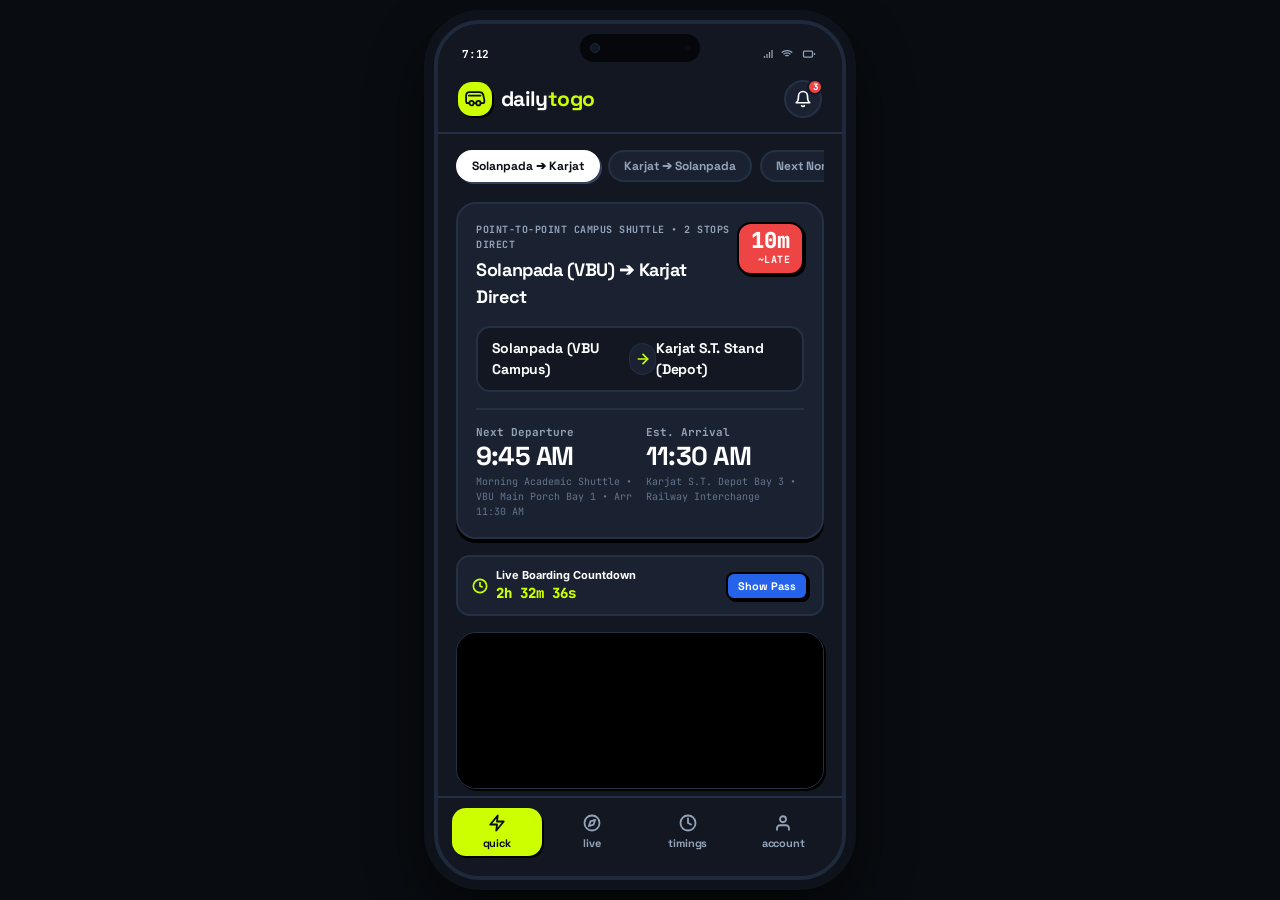
==== commit f8ea7ed0: "fix(media): resolve NS_BINDING_ABORTED by standardizing video filenames without spaces and setting v" ====
--- a/index.html
+++ b/index.html
@@ -137,9 +137,7 @@
             <!-- Campus Shuttle Live Video -->
             <div class="animation-slot-wrapper">
               <div class="transit-video-frame">
-                <video id="heroTransitVideo" class="transit-slot-video" autoplay loop muted playsinline preload="auto">
-                  <source id="heroVideoSource" src="bus to karjat.MP4" type="video/mp4">
-                </video>
+                <video id="heroTransitVideo" class="transit-slot-video" src="bus_to_karjat.mp4" autoplay loop muted playsinline preload="auto"></video>
               </div>
             </div>
 
@@ -226,9 +224,7 @@
             <!-- Live Transit Video Feed -->
             <div class="animation-slot-wrapper">
               <div class="transit-video-frame">
-                <video id="liveHighwayVideo" class="transit-slot-video" autoplay loop muted playsinline preload="auto">
-                  <source src="bus to solanpada.MP4" type="video/mp4">
-                </video>
+                <video id="liveHighwayVideo" class="transit-slot-video" src="bus_to_solanpada.mp4" autoplay loop muted playsinline preload="auto"></video>
               </div>
             </div>
 
@@ -404,9 +400,7 @@
               <!-- Campus Terminal Video Feed -->
               <div class="animation-slot-wrapper">
                 <div class="transit-video-frame">
-                  <video id="boardingVideo" class="transit-slot-video" autoplay loop muted playsinline preload="auto">
-                    <source src="Students_boarding_1080p.mp4" type="video/mp4">
-                  </video>
+                  <video id="boardingVideo" class="transit-slot-video" src="students_boarding.mp4" autoplay loop muted playsinline preload="auto"></video>
                 </div>
               </div>
 
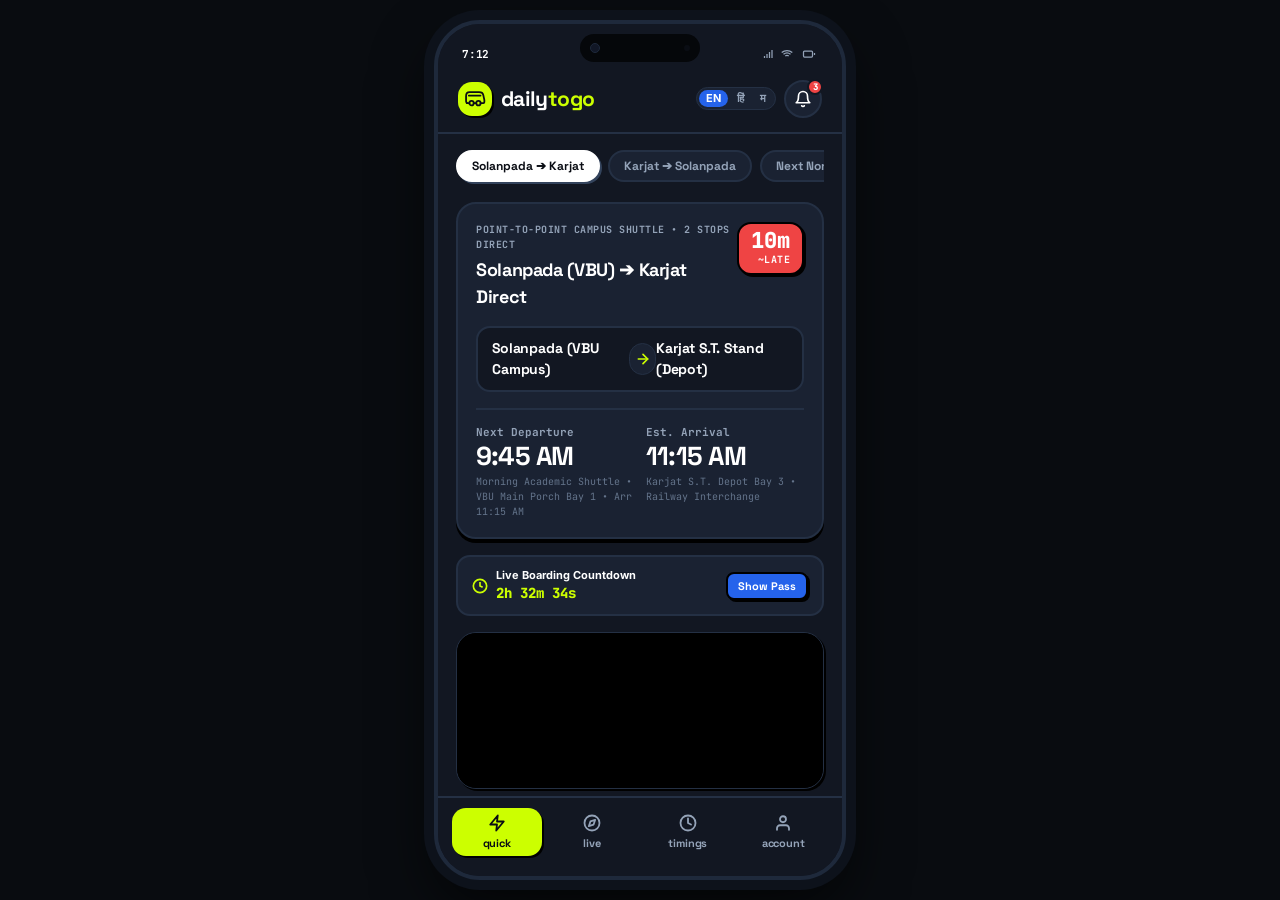
==== commit 770b1397: "feat(app): deploy DailyToGo with multilingual support, 7 corridor halts, and comprehensive submissio" ====
--- a/index.html
+++ b/index.html
@@ -52,14 +52,22 @@
             <h1 class="brand-title">Daily<span>togo</span></h1>
           </div>
 
-          <!-- Top Bell Notification Icon (from Wireframe) -->
-          <button type="button" class="header-action-btn" id="headerBellBtn" aria-label="Open Notifications">
-            <svg width="18" height="18" viewBox="0 0 24 24" fill="none" stroke="currentColor" stroke-width="2.2" stroke-linecap="round" stroke-linejoin="round">
-              <path d="M18 8A6 6 0 0 0 6 8c0 7-3 9-3 9h18s-3-2-3-9"/>
-              <path d="M13.73 21a2 2 0 0 1-3.46 0"/>
-            </svg>
-            <span class="notif-badge-pill" id="notifBadge" aria-label="3 new notifications">3</span>
-          </button>
+          <!-- Language Selector & Top Bell Group -->
+          <div class="header-right-group">
+            <div class="lang-pill" role="radiogroup" aria-label="Select Language">
+              <button type="button" class="lang-btn active" data-lang="en" title="English">EN</button>
+              <button type="button" class="lang-btn" data-lang="hi" title="हिंदी (Hindi)">हिं</button>
+              <button type="button" class="lang-btn" data-lang="mr" title="मराठी (Marathi)">म</button>
+            </div>
+
+            <button type="button" class="header-action-btn" id="headerBellBtn" aria-label="Open Notifications">
+              <svg width="18" height="18" viewBox="0 0 24 24" fill="none" stroke="currentColor" stroke-width="2.2" stroke-linecap="round" stroke-linejoin="round">
+                <path d="M18 8A6 6 0 0 0 6 8c0 7-3 9-3 9h18s-3-2-3-9"/>
+                <path d="M13.73 21a2 2 0 0 1-3.46 0"/>
+              </svg>
+              <span class="notif-badge-pill" id="notifBadge" aria-label="3 new notifications">3</span>
+            </button>
+          </div>
         </header>
 
         <!-- Main Screen Scroll Area -->
@@ -114,7 +122,7 @@
                 </div>
                 <div class="metric-col">
                   <span class="metric-label">Est. Arrival</span>
-                  <span class="metric-val" id="estArrVal">3:00 PM</span>
+                  <span class="metric-val" id="estArrVal">3:45 PM</span>
                   <span class="metric-sub" id="destSubVal">Karjat Depot Bay 3</span>
                 </div>
               </div>
@@ -228,51 +236,99 @@
               </div>
             </div>
 
-            <!-- Route Stop Progression Timeline (Pure 2-Stop Direct Route: Karjat ⇄ Solanpada) -->
+            <!-- Route Stop Progression Timeline (7 Key Corridor Stops) -->
             <div class="route-stops-card">
               <div class="stops-card-title">
-                <span>Direct Route Progression</span>
-                <span class="stops-card-badge" style="background-color: var(--brand-primary); color: #FFFFFF;">2 Stops Direct</span>
-              </div>
-
-              <!-- Point-to-Point Banner -->
+                <span data-i18n="progression_title">Corridor Route Progression</span>
+                <span class="stops-card-badge" id="stopsProgressionBadge" style="background-color: var(--brand-primary); color: #FFFFFF;" data-i18n="stops_badge">7 Key Halts</span>
+              </div>
+
+              <!-- Corridor Info Banner -->
               <div style="background-color: var(--bg-surface); border: 1px solid var(--border-subtle); border-radius: var(--radius-sm); padding: 8px 12px; margin-bottom: 12px; display: flex; align-items: center; justify-content: space-between;">
-                <span style="font-family: var(--font-mono); font-size: 11px; font-weight: 700; color: var(--accent-volt);">
-                  POINT-TO-POINT CAMPUS SHUTTLE
+                <span style="font-family: var(--font-mono); font-size: 11px; font-weight: 700; color: var(--accent-volt);" data-i18n="corridor_banner">
+                  KARJAT ⇄ SOLANPADA GHAT CORRIDOR
                 </span>
-                <span style="font-family: var(--font-mono); font-size: 10px; color: var(--text-dim);">
-                  No intermediate stops
+                <span style="font-family: var(--font-mono); font-size: 10px; color: var(--text-dim);" data-i18n="corridor_distance">
+                  24.2 km • ~1h 30m
                 </span>
               </div>
 
-              <div class="timeline-stops-list">
-                
-                <!-- Stop 1: Departure Terminal -->
-                <div class="timeline-stop-item completed">
+              <div class="timeline-stops-list" id="timelineStopsContainer">
+
+                <!-- Stop 1: Origin -->
+                <div class="timeline-stop-item completed" id="timelineItem1">
                   <div class="stop-left-group">
                     <span class="stop-marker-dot" style="background-color: #10B981; border-color: #FFFFFF;"></span>
                     <div>
                       <div class="stop-name" id="timelineOriginName">Solanpada ST Bus Stop</div>
-                      <div class="stop-type-sub" id="timelineOriginSub">VBU Campus Porch Bay 1 • Direct Non-Stop</div>
+                      <div class="stop-type-sub" id="timelineOriginSub">VBU Campus Porch Bay 1</div>
                     </div>
                   </div>
                   <span class="stop-time-val" id="timelineOriginTime">02:15 PM</span>
                 </div>
 
-                <!-- Mid-Transit Indicator -->
-                <div class="timeline-stop-item current" style="border-left: 2px dashed var(--accent-volt); margin-left: 6px; padding-left: 14px;">
+                <!-- Stop 2: Jambrung -->
+                <div class="timeline-stop-item" id="timelineItem2">
+                  <div class="stop-left-group">
+                    <span class="stop-marker-dot" style="background-color: var(--border-bold); border-color: #243044;"></span>
+                    <div>
+                      <div class="stop-name" id="stop2Name">Jambrung Village Stop</div>
+                      <div class="stop-type-sub" id="stop2Sub">Ghat Base Passenger Halt</div>
+                    </div>
+                  </div>
+                  <span class="stop-time-val" id="stop2Time">+12m</span>
+                </div>
+
+                <!-- Stop 3: Kashele -->
+                <div class="timeline-stop-item current" id="timelineItem3" style="border-left: 2px dashed var(--accent-volt); margin-left: 6px; padding-left: 14px;">
                   <div class="stop-left-group">
                     <span class="stop-marker-dot" style="background-color: var(--accent-volt); border-color: #000000;"></span>
                     <div>
-                      <div class="stop-name" style="color: var(--accent-volt);">Direct Transit In Progress</div>
-                      <div class="stop-type-sub" style="color: var(--text-muted); font-weight: 600;">Ghat Highway Corridor • 24 km Direct • Non-Stop</div>
-                    </div>
-                  </div>
-                  <span class="stop-time-val" style="color: var(--accent-volt); font-weight: 800;">48 km/h</span>
-                </div>
-
-                <!-- Stop 2: Final Destination -->
-                <div class="timeline-stop-item">
+                      <div class="stop-name" id="stop3Name" style="color: var(--accent-volt);">Kashele Village / Market Phata</div>
+                      <div class="stop-type-sub" id="stop3Sub" style="color: var(--text-muted); font-weight: 600;">Mid-Route Student Junction</div>
+                    </div>
+                  </div>
+                  <span class="stop-time-val" id="stop3Time" style="color: var(--accent-volt); font-weight: 800;">44 km/h</span>
+                </div>
+
+                <!-- Stop 4: Bhivpuri -->
+                <div class="timeline-stop-item" id="timelineItem4">
+                  <div class="stop-left-group">
+                    <span class="stop-marker-dot" style="background-color: var(--border-bold); border-color: #243044;"></span>
+                    <div>
+                      <div class="stop-name" id="stop4Name">Bhivpuri Road Station Phata</div>
+                      <div class="stop-type-sub" id="stop4Sub">Suburban Train Feeder Link</div>
+                    </div>
+                  </div>
+                  <span class="stop-time-val" id="stop4Time">+45m</span>
+                </div>
+
+                <!-- Stop 5: D-Mart -->
+                <div class="timeline-stop-item" id="timelineItem5">
+                  <div class="stop-left-group">
+                    <span class="stop-marker-dot" style="background-color: var(--border-bold); border-color: #243044;"></span>
+                    <div>
+                      <div class="stop-name" id="stop5Name">D-Mart / Wanjale Phata</div>
+                      <div class="stop-type-sub" id="stop5Sub">Karjat Outskirts Halt</div>
+                    </div>
+                  </div>
+                  <span class="stop-time-val" id="stop5Time">+65m</span>
+                </div>
+
+                <!-- Stop 6: Char Rasta -->
+                <div class="timeline-stop-item" id="timelineItem6">
+                  <div class="stop-left-group">
+                    <span class="stop-marker-dot" style="background-color: var(--border-bold); border-color: #243044;"></span>
+                    <div>
+                      <div class="stop-name" id="stop6Name">Char Rasta (Char Phata)</div>
+                      <div class="stop-type-sub" id="stop6Sub">Market Interchange Crossing</div>
+                    </div>
+                  </div>
+                  <span class="stop-time-val" id="stop6Time">+78m</span>
+                </div>
+
+                <!-- Stop 7: Final Terminus -->
+                <div class="timeline-stop-item" id="timelineItem7">
                   <div class="stop-left-group">
                     <span class="stop-marker-dot" style="background-color: var(--accent-volt); border-color: #000000;"></span>
                     <div>
@@ -280,7 +336,7 @@
                       <div class="stop-type-sub" id="timelineDestSub" style="color: var(--accent-volt); font-weight: 700;">Suburban Rail Interchange • Bay 3</div>
                     </div>
                   </div>
-                  <span class="stop-time-val" id="timelineDestTime">03:00 PM</span>
+                  <span class="stop-time-val" id="timelineDestTime">03:45 PM</span>
                 </div>
 
               </div>
@@ -311,13 +367,13 @@
                   <span>Departing from Karjat (Karjat ➔ Solanpada)</span>
                 </div>
 
-                <!-- 8:30 AM to 9:45 AM -->
+                <!-- 8:30 AM to 10:00 AM -->
                 <div class="schedule-card" data-direction="karjat-solanpada" data-index="0" role="button" tabindex="0">
                   <div class="sched-left">
                     <div class="sched-time-badge">8:30 AM</div>
                     <div class="sched-meta">
-                      <div class="sched-route-name">8:30 AM ➔ 9:45 AM</div>
-                      <div class="sched-subtext">Karjat Depot Bay 4 • Arr 9:45 AM at Solanpada (VBU)</div>
+                      <div class="sched-route-name">8:30 AM ➔ 10:00 AM</div>
+                      <div class="sched-subtext">Karjat Depot Bay 4 • Arr 10:00 AM at Solanpada (VBU)</div>
                     </div>
                   </div>
                   <div class="sched-right">
@@ -328,13 +384,13 @@
                   </div>
                 </div>
 
-                <!-- 11:30 AM to 12:45 PM -->
+                <!-- 11:30 AM to 1:00 PM -->
                 <div class="schedule-card" data-direction="karjat-solanpada" data-index="1" role="button" tabindex="0">
                   <div class="sched-left">
                     <div class="sched-time-badge">11:30 AM</div>
                     <div class="sched-meta">
-                      <div class="sched-route-name">11:30 AM ➔ 12:45 PM</div>
-                      <div class="sched-subtext">Midday Campus Connector • Direct to VBU Gate</div>
+                      <div class="sched-route-name">11:30 AM ➔ 1:00 PM</div>
+                      <div class="sched-subtext">Midday Campus Connector • Direct to VBU Gate • Arr 1:00 PM</div>
                     </div>
                   </div>
                   <div class="sched-right">
@@ -345,13 +401,13 @@
                   </div>
                 </div>
 
-                <!-- 1:00 PM to 2:15 PM -->
+                <!-- 1:00 PM to 2:30 PM -->
                 <div class="schedule-card" data-direction="karjat-solanpada" data-index="2" role="button" tabindex="0">
                   <div class="sched-left">
                     <div class="sched-time-badge">1:00 PM</div>
                     <div class="sched-meta">
-                      <div class="sched-route-name">1:00 PM ➔ 2:15 PM</div>
-                      <div class="sched-subtext">Post-Lunch Shuttle • Depot Bay 3 • Arr 2:15 PM</div>
+                      <div class="sched-route-name">1:00 PM ➔ 2:30 PM</div>
+                      <div class="sched-subtext">Post-Lunch Shuttle • Depot Bay 3 • Arr 2:30 PM</div>
                     </div>
                   </div>
                   <div class="sched-right">
@@ -362,13 +418,13 @@
                   </div>
                 </div>
 
-                <!-- 4:15 PM to 5:30 PM -->
+                <!-- 4:15 PM to 5:45 PM -->
                 <div class="schedule-card" data-direction="karjat-solanpada" data-index="3" role="button" tabindex="0">
                   <div class="sched-left">
                     <div class="sched-time-badge">4:15 PM</div>
                     <div class="sched-meta">
-                      <div class="sched-route-name">4:15 PM ➔ 5:30 PM</div>
-                      <div class="sched-subtext">Evening Campus Return • Sync with Mumbai Local</div>
+                      <div class="sched-route-name">4:15 PM ➔ 5:45 PM</div>
+                      <div class="sched-subtext">Evening Campus Return • Sync with Mumbai Local • Arr 5:45 PM</div>
                     </div>
                   </div>
                   <div class="sched-right">
@@ -411,13 +467,13 @@
                   <span>Departing from Solanpada (Solanpada ➔ Karjat)</span>
                 </div>
 
-                <!-- 6:00 AM to 8:30 AM -->
+                <!-- 6:00 AM to 7:30 AM -->
                 <div class="schedule-card" data-direction="solanpada-karjat" data-index="0" role="button" tabindex="0">
                   <div class="sched-left">
                     <div class="sched-time-badge">6:00 AM</div>
                     <div class="sched-meta">
-                      <div class="sched-route-name">6:00 AM ➔ 8:30 AM</div>
-                      <div class="sched-subtext">Early Morning Express • Direct to Karjat Station</div>
+                      <div class="sched-route-name">6:00 AM ➔ 7:30 AM</div>
+                      <div class="sched-subtext">Early Morning Express • Direct to Karjat Station • Arr 7:30 AM</div>
                     </div>
                   </div>
                   <div class="sched-right">
@@ -428,13 +484,13 @@
                   </div>
                 </div>
 
-                <!-- 9:45 AM to 11:30 AM -->
+                <!-- 9:45 AM to 11:15 AM -->
                 <div class="schedule-card" data-direction="solanpada-karjat" data-index="1" role="button" tabindex="0">
                   <div class="sched-left">
                     <div class="sched-time-badge">9:45 AM</div>
                     <div class="sched-meta">
-                      <div class="sched-route-name">9:45 AM ➔ 11:30 AM</div>
-                      <div class="sched-subtext">Morning Academic Shuttle • VBU Main Porch Bay 1</div>
+                      <div class="sched-route-name">9:45 AM ➔ 11:15 AM</div>
+                      <div class="sched-subtext">Morning Academic Shuttle • VBU Main Porch Bay 1 • Arr 11:15 AM</div>
                     </div>
                   </div>
                   <div class="sched-right">
@@ -445,13 +501,13 @@
                   </div>
                 </div>
 
-                <!-- 12:45 PM to 1:00 PM -->
+                <!-- 12:45 PM to 2:15 PM -->
                 <div class="schedule-card" data-direction="solanpada-karjat" data-index="2" role="button" tabindex="0">
                   <div class="sched-left">
                     <div class="sched-time-badge">12:45 PM</div>
                     <div class="sched-meta">
-                      <div class="sched-route-name">12:45 PM ➔ 1:00 PM</div>
-                      <div class="sched-subtext">Mid-Day Station Connector • Direct to Karjat Depot</div>
+                      <div class="sched-route-name">12:45 PM ➔ 2:15 PM</div>
+                      <div class="sched-subtext">Mid-Day Station Connector • Direct to Karjat Depot • Arr 2:15 PM</div>
                     </div>
                   </div>
                   <div class="sched-right">
@@ -462,13 +518,13 @@
                   </div>
                 </div>
 
-                <!-- 2:15 PM to 4:15 PM -->
+                <!-- 2:15 PM to 3:45 PM -->
                 <div class="schedule-card next-bus active-selected-bus" data-direction="solanpada-karjat" data-index="3" role="button" tabindex="0">
                   <div class="sched-left">
                     <div class="sched-time-badge">2:15 PM</div>
                     <div class="sched-meta">
-                      <div class="sched-route-name">2:15 PM ➔ 4:15 PM</div>
-                      <div class="sched-subtext">Afternoon Campus Exit • Solanpada Porch Bay 2</div>
+                      <div class="sched-route-name">2:15 PM ➔ 3:45 PM</div>
+                      <div class="sched-subtext">Afternoon Campus Exit • Solanpada Porch Bay 2 • Arr 3:45 PM</div>
                     </div>
                   </div>
                   <div class="sched-right">
@@ -479,13 +535,13 @@
                   </div>
                 </div>
 
-                <!-- 5:30 PM to 6:30 PM -->
+                <!-- 5:30 PM to 7:00 PM -->
                 <div class="schedule-card" data-direction="solanpada-karjat" data-index="4" role="button" tabindex="0">
                   <div class="sched-left">
                     <div class="sched-time-badge">5:30 PM</div>
                     <div class="sched-meta">
-                      <div class="sched-route-name">5:30 PM ➔ 6:30 PM</div>
-                      <div class="sched-subtext">Evening Peak Transit • Direct to Karjat Station</div>
+                      <div class="sched-route-name">5:30 PM ➔ 7:00 PM</div>
+                      <div class="sched-subtext">Evening Peak Transit • Direct to Karjat Station • Arr 7:00 PM</div>
                     </div>
                   </div>
                   <div class="sched-right">
--- a/styles.css
+++ b/styles.css
@@ -353,6 +353,45 @@
   color: var(--accent-volt);
 }
 
+.header-right-group {
+  display: flex;
+  align-items: center;
+  gap: 8px;
+}
+
+.lang-pill {
+  display: flex;
+  align-items: center;
+  background-color: var(--bg-surface-elevated);
+  border: 1px solid var(--border-subtle);
+  border-radius: var(--radius-full);
+  padding: 2px;
+  gap: 2px;
+}
+
+.lang-btn {
+  background: transparent;
+  border: none;
+  color: var(--text-muted);
+  font-family: var(--font-body);
+  font-size: 11px;
+  font-weight: 700;
+  padding: 3px 7px;
+  border-radius: var(--radius-full);
+  cursor: pointer;
+  line-height: 1;
+  transition: all var(--transition-fast);
+}
+
+.lang-btn:hover {
+  color: var(--text-main);
+}
+
+.lang-btn.active {
+  background-color: var(--brand-primary);
+  color: #FFFFFF;
+}
+
 .header-action-btn {
   position: relative;
   width: 38px;
